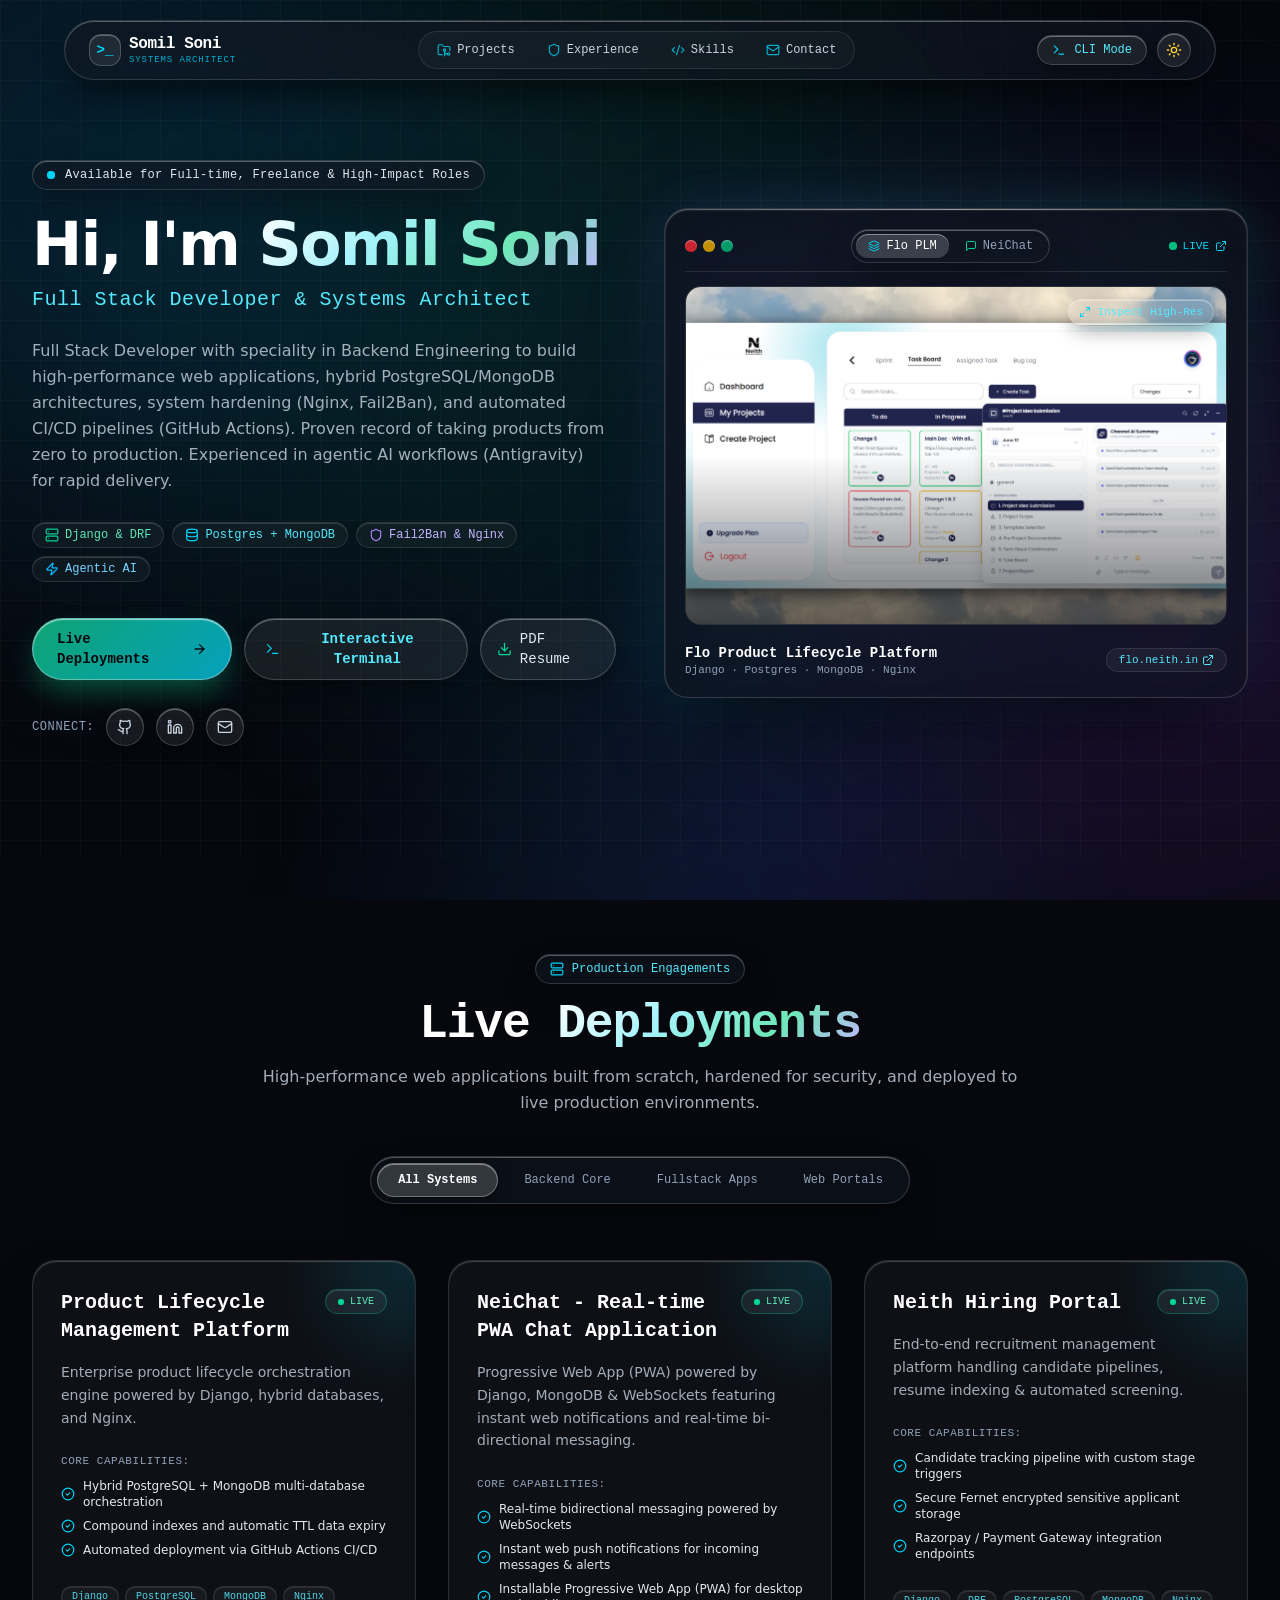
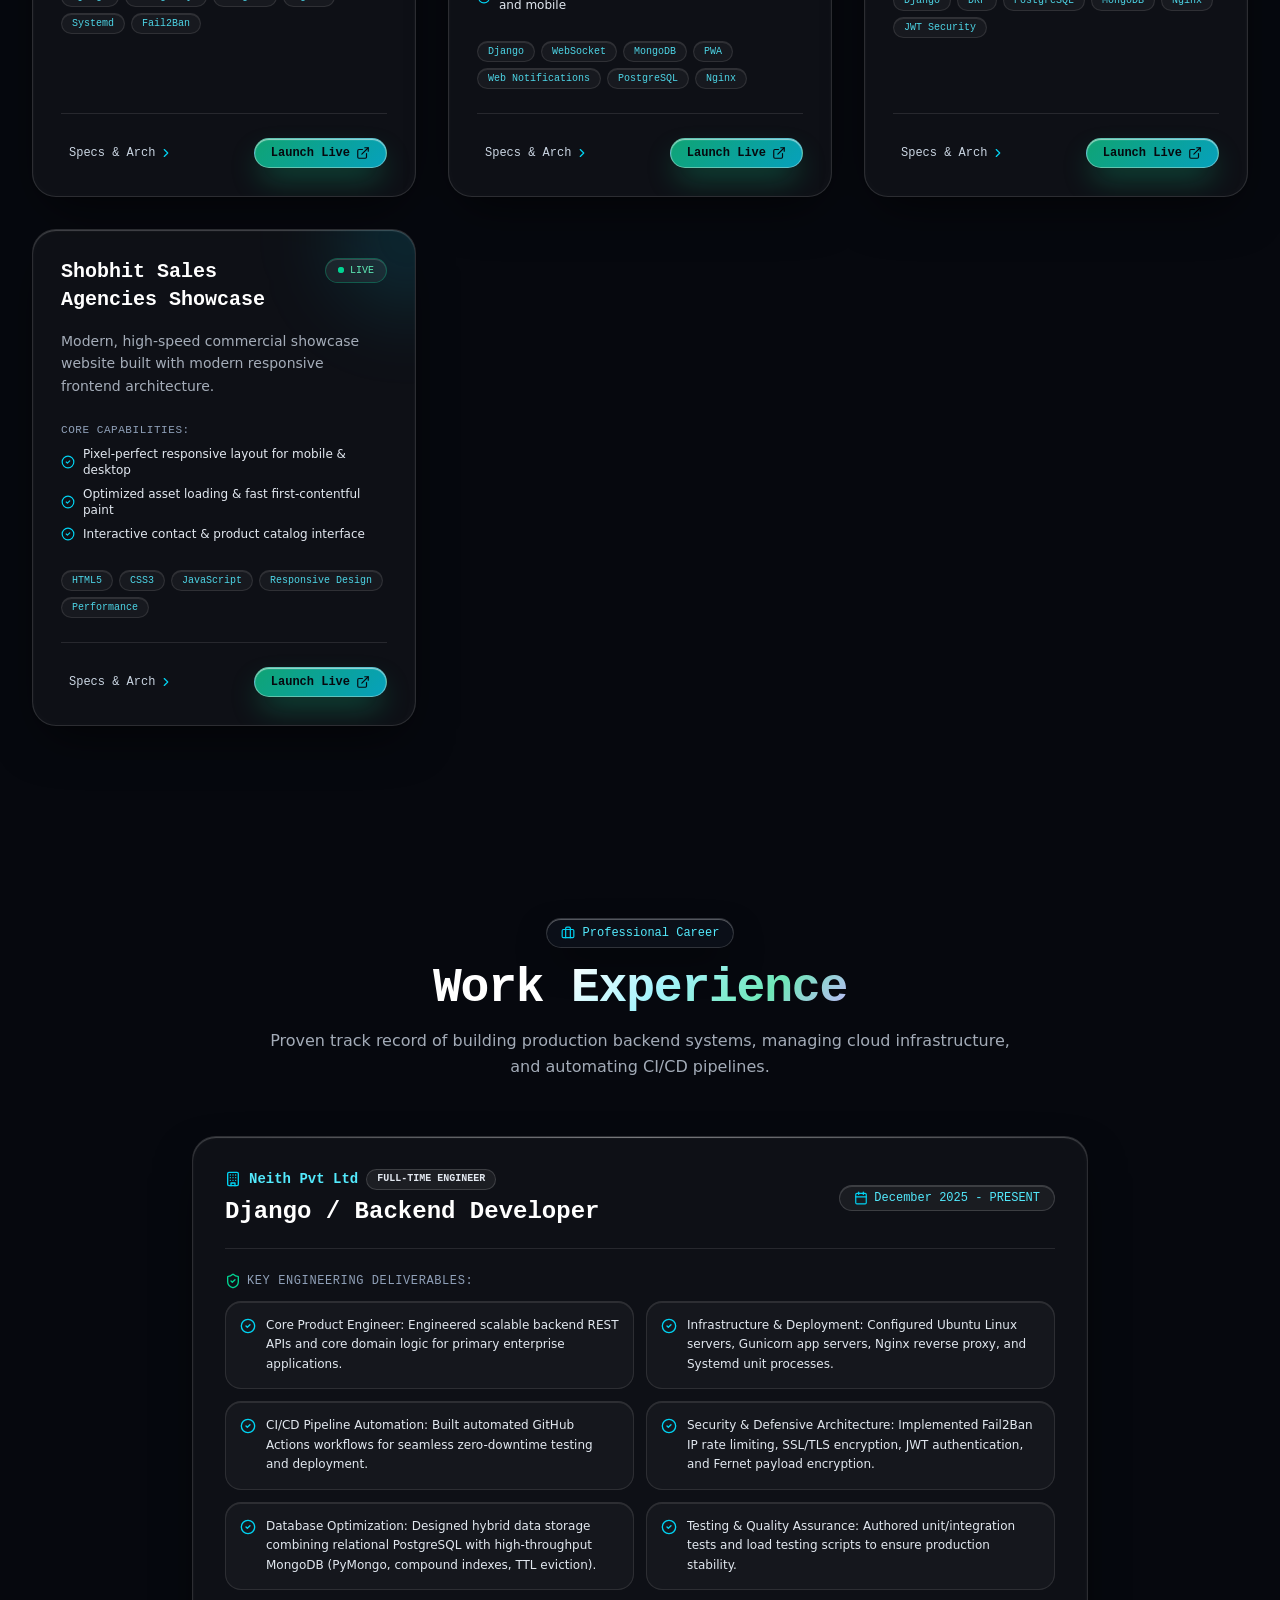
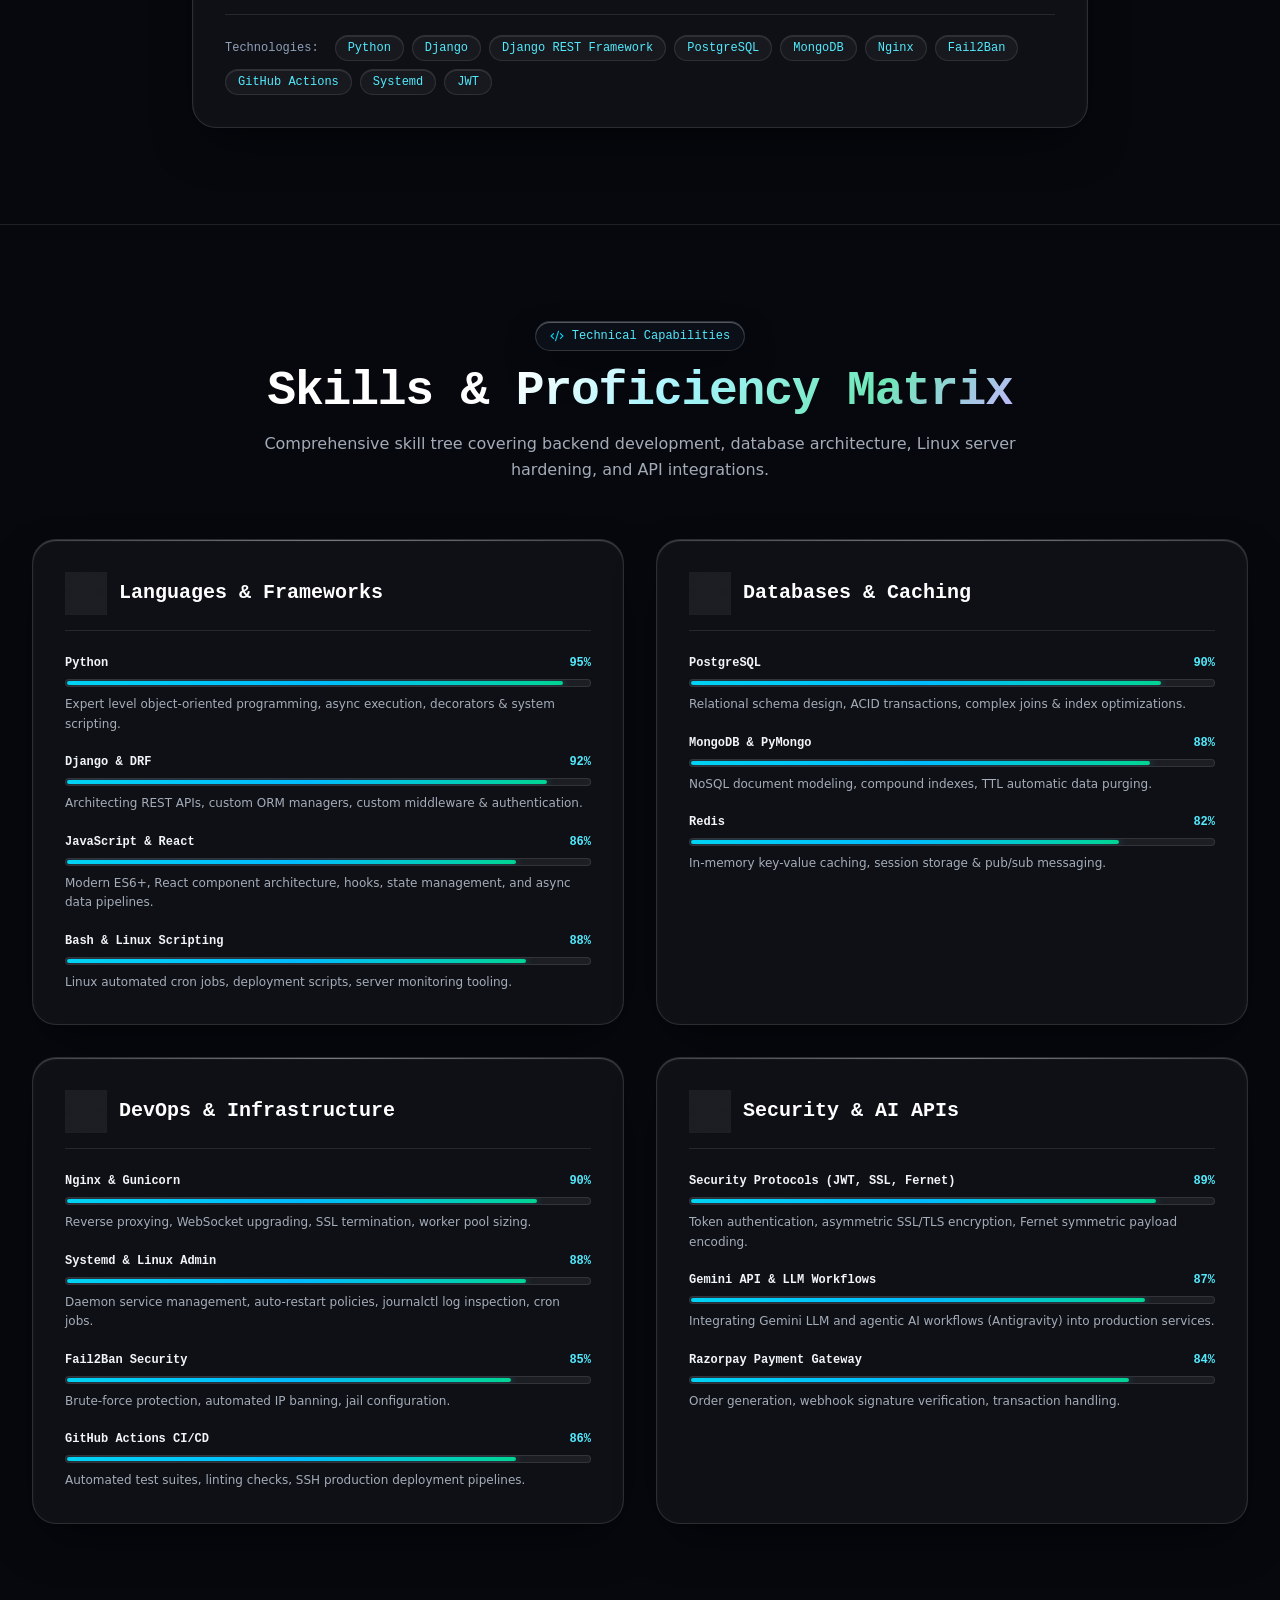
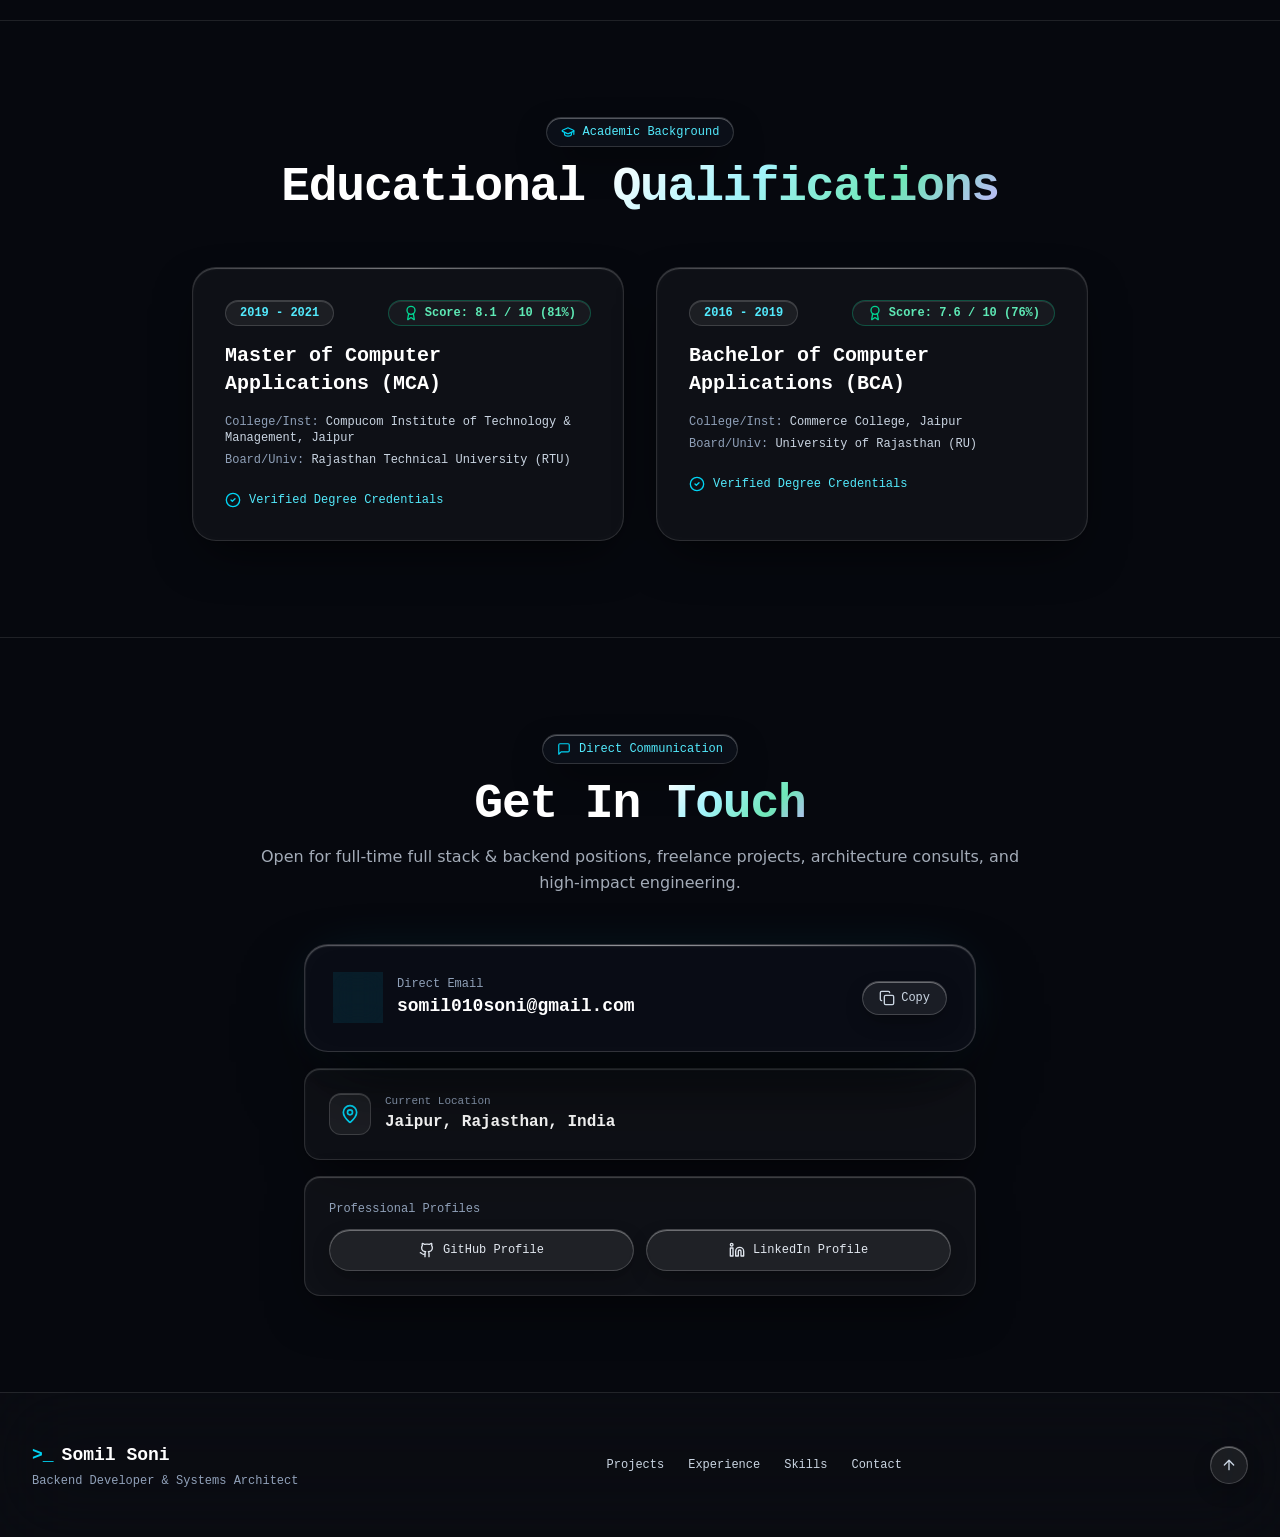
==== index.html @ 68ea7772 "feat: initial portfolio" ====
<!DOCTYPE html><html lang="en" class="geist_a71539c9-module__T19VSG__variable geist_mono_8d43a2aa-module__8Li5zG__variable h-full antialiased dark"><head><meta charSet="utf-8"/><meta name="viewport" content="width=device-width, initial-scale=1"/><link rel="preload" href="/_next/static/media/797e433ab948586e-s.p.0r6juujl39pe6.woff2" as="font" crossorigin="" type="font/woff2"/><link rel="preload" href="/_next/static/media/caa3a2e1cccd8315-s.p.0wgildi0cnwt9.woff2" as="font" crossorigin="" type="font/woff2"/><link rel="preload" as="image" href="/neith-flo.png"/><link rel="stylesheet" href="/_next/static/chunks/41upbz-eo1wg3.css" data-precedence="next"/><link rel="preload" as="script" fetchPriority="low" href="/_next/static/chunks/12aruqaur5huj.js"/><script src="/_next/static/chunks/08ti1km95vt_8.js" async=""></script><script src="/_next/static/chunks/4561u0v7ysn3r.js" async=""></script><script src="/_next/static/chunks/turbopack-11oxsdv9lh3ss.js" async=""></script><script src="/_next/static/chunks/1-m7xylznzti5.js" async="" crossorigin=""></script><script src="/_next/static/chunks/13-6u2udgn05x.js" async="" crossorigin=""></script><title>Somil Soni | Full Stack Developer &amp; Systems Architect</title><meta name="description" content="Portfolio of Somil Soni — Full Stack Developer specializing in high-performance Django web applications, hybrid PostgreSQL/MongoDB architectures, Nginx/Fail2Ban security, and automated CI/CD pipelines."/><link rel="author" href="https://github.com/Zero-Ace5"/><meta name="author" content="Somil Soni"/><meta name="keywords" content="Somil Soni,Full Stack Developer,Backend Developer,Django Developer,Systems Architect,PostgreSQL,MongoDB,Fail2Ban,Nginx,Python Developer,Jaipur"/><meta property="og:title" content="Somil Soni | Full Stack Developer &amp; Systems Architect"/><meta property="og:description" content="High-performance Django web applications, hybrid PostgreSQL/MongoDB architectures, and automated CI/CD pipelines."/><meta property="og:url" content="https://somil-soni.vercel.app/"/><meta property="og:site_name" content="Somil Soni Portfolio"/><meta property="og:locale" content="en_US"/><meta property="og:image" content="https://somil-soni.vercel.app/avatar.jpg"/><meta property="og:image:width" content="800"/><meta property="og:image:height" content="800"/><meta property="og:image:alt" content="Somil Soni Developer Avatar"/><meta property="og:type" content="website"/><meta name="twitter:card" content="summary_large_image"/><meta name="twitter:title" content="Somil Soni | Full Stack Developer &amp; Systems Architect"/><meta name="twitter:description" content="High-performance Django web applications, hybrid PostgreSQL/MongoDB architectures, and automated CI/CD pipelines."/><meta name="twitter:image" content="https://somil-soni.vercel.app/avatar.jpg"/><meta name="twitter:image:alt" content="Somil Soni Developer Avatar"/><meta name="twitter:image:width" content="800"/><meta name="twitter:image:height" content="800"/><link rel="shortcut icon" href="/icon.svg"/><link rel="icon" href="/favicon.ico?favicon.3eb56ms2z3-lv.ico" sizes="32x32" type="image/x-icon"/><link rel="icon" href="/icon.svg" type="image/svg+xml"/><link rel="icon" href="/favicon.ico"/><link rel="apple-touch-icon" href="/icon.svg"/><meta name="next-size-adjust" content=""/><script src="/_next/static/chunks/0cz1d0mv5g_q7.js" noModule=""></script></head><body class="min-h-full flex flex-col relative overflow-x-hidden transition-colors duration-300"><div hidden=""><!--$--><!--/$--></div><div class="fixed inset-0 overflow-hidden pointer-events-none z-0"><div class="absolute -top-40 -left-40 w-[650px] h-[650px] rounded-full bg-gradient-to-tr from-cyan-500/25 via-sky-500/20 to-transparent blur-[140px] animate-orb-1 opacity-70 dark:opacity-90"></div><div class="absolute top-1/3 -right-40 w-[650px] h-[650px] rounded-full bg-gradient-to-bl from-violet-600/25 via-purple-500/20 to-transparent blur-[160px] animate-orb-2 opacity-70 dark:opacity-90"></div><div class="absolute bottom-1/4 left-1/4 w-[700px] h-[700px] rounded-full bg-gradient-to-br from-emerald-500/20 via-teal-500/15 to-transparent blur-[150px] animate-orb-3 opacity-70 dark:opacity-90"></div><div class="absolute top-2/3 right-1/4 w-[550px] h-[550px] rounded-full bg-gradient-to-tl from-indigo-600/20 via-blue-500/15 to-transparent blur-[130px] animate-orb-1 opacity-70 dark:opacity-90"></div></div><div class="relative z-10 flex flex-col min-h-full"><main class="min-h-screen bg-transparent text-slate-100 selection:bg-cyan-500/30 selection:text-cyan-200"><header class="fixed top-3 sm:top-5 left-0 right-0 z-50 px-3 sm:px-6 lg:px-8 transition-all duration-300 pointer-events-none"><div class="max-w-6xl mx-auto rounded-full transition-all duration-300 pointer-events-auto apple-glass-pill px-4 sm:px-6 py-2.5 flex items-center justify-between border-white/15"><a href="#" class="flex items-center gap-2 group min-w-0 shrink"><div class="w-8 h-8 rounded-xl bg-white/[0.08] border border-white/20 flex items-center justify-center shadow-[inset_0_1px_0_0_rgba(255,255,255,0.3)] group-hover:border-cyan-400/50 group-hover:bg-white/[0.14] transition-all shrink-0"><span class="font-mono text-cyan-400 font-bold text-sm group-hover:scale-110 transition-transform">&gt;_</span></div><div class="truncate"><span class="font-mono font-bold text-white text-xs sm:text-base tracking-tight group-hover:text-cyan-300 transition-colors block truncate">Somil Soni</span><span class="text-[9px] text-cyan-400/80 font-mono hidden sm:block -mt-0.5 tracking-widest uppercase truncate">Systems Architect</span></div></a><nav class="hidden md:flex items-center gap-1 bg-white/[0.03] p-1 rounded-full border border-white/10 backdrop-blur-md"><a href="#projects" class="flex items-center gap-1.5 px-3.5 py-1.5 rounded-full text-xs font-mono font-medium text-slate-300 hover:text-white hover:bg-white/[0.1] hover:shadow-[inset_0_1px_0_0_rgba(255,255,255,0.25)] transition-all"><svg xmlns="http://www.w3.org/2000/svg" width="24" height="24" viewBox="0 0 24 24" fill="none" stroke="currentColor" stroke-width="2" stroke-linecap="round" stroke-linejoin="round" class="lucide lucide-folder-git2 w-3.5 h-3.5 text-cyan-400/80"><path d="M9 20H4a2 2 0 0 1-2-2V5a2 2 0 0 1 2-2h3.9a2 2 0 0 1 1.69.9l.81 1.2a2 2 0 0 0 1.67.9H20a2 2 0 0 1 2 2v5"></path><circle cx="13" cy="12" r="2"></circle><path d="M18 19c-2.8 0-5-2.2-5-5v8"></path><circle cx="20" cy="19" r="2"></circle></svg>Projects</a><a href="#experience" class="flex items-center gap-1.5 px-3.5 py-1.5 rounded-full text-xs font-mono font-medium text-slate-300 hover:text-white hover:bg-white/[0.1] hover:shadow-[inset_0_1px_0_0_rgba(255,255,255,0.25)] transition-all"><svg xmlns="http://www.w3.org/2000/svg" width="24" height="24" viewBox="0 0 24 24" fill="none" stroke="currentColor" stroke-width="2" stroke-linecap="round" stroke-linejoin="round" class="lucide lucide-shield w-3.5 h-3.5 text-cyan-400/80"><path d="M20 13c0 5-3.5 7.5-7.66 8.95a1 1 0 0 1-.67-.01C7.5 20.5 4 18 4 13V6a1 1 0 0 1 1-1c2 0 4.5-1.2 6.24-2.72a1.17 1.17 0 0 1 1.52 0C14.51 3.81 17 5 19 5a1 1 0 0 1 1 1z"></path></svg>Experience</a><a href="#skills" class="flex items-center gap-1.5 px-3.5 py-1.5 rounded-full text-xs font-mono font-medium text-slate-300 hover:text-white hover:bg-white/[0.1] hover:shadow-[inset_0_1px_0_0_rgba(255,255,255,0.25)] transition-all"><svg xmlns="http://www.w3.org/2000/svg" width="24" height="24" viewBox="0 0 24 24" fill="none" stroke="currentColor" stroke-width="2" stroke-linecap="round" stroke-linejoin="round" class="lucide lucide-code-xml w-3.5 h-3.5 text-cyan-400/80"><path d="m18 16 4-4-4-4"></path><path d="m6 8-4 4 4 4"></path><path d="m14.5 4-5 16"></path></svg>Skills</a><a href="#contact" class="flex items-center gap-1.5 px-3.5 py-1.5 rounded-full text-xs font-mono font-medium text-slate-300 hover:text-white hover:bg-white/[0.1] hover:shadow-[inset_0_1px_0_0_rgba(255,255,255,0.25)] transition-all"><svg xmlns="http://www.w3.org/2000/svg" width="24" height="24" viewBox="0 0 24 24" fill="none" stroke="currentColor" stroke-width="2" stroke-linecap="round" stroke-linejoin="round" class="lucide lucide-mail w-3.5 h-3.5 text-cyan-400/80"><rect width="20" height="16" x="2" y="4" rx="2"></rect><path d="m22 7-8.97 5.7a1.94 1.94 0 0 1-2.06 0L2 7"></path></svg>Contact</a></nav><div class="flex items-center gap-2 sm:gap-2.5"><button class="flex items-center gap-2 px-3 sm:px-3.5 py-1.5 rounded-full apple-glass-btn text-cyan-300 text-xs font-mono font-medium transition-all hover:scale-105 active:scale-95" title="Open Interactive Terminal Emulator"><svg xmlns="http://www.w3.org/2000/svg" width="24" height="24" viewBox="0 0 24 24" fill="none" stroke="currentColor" stroke-width="2" stroke-linecap="round" stroke-linejoin="round" class="lucide lucide-terminal w-3.5 h-3.5 text-cyan-400"><polyline points="4 17 10 11 4 5"></polyline><line x1="12" x2="20" y1="19" y2="19"></line></svg><span class="hidden sm:inline">CLI Mode</span></button><button class="p-2 rounded-full apple-glass-btn text-slate-300 hover:text-white transition-all hover:scale-105 active:scale-95" title="Switch to Light Mode" aria-label="Toggle theme"><svg xmlns="http://www.w3.org/2000/svg" width="24" height="24" viewBox="0 0 24 24" fill="none" stroke="currentColor" stroke-width="2" stroke-linecap="round" stroke-linejoin="round" class="lucide lucide-sun w-4 h-4 text-amber-300"><circle cx="12" cy="12" r="4"></circle><path d="M12 2v2"></path><path d="M12 20v2"></path><path d="m4.93 4.93 1.41 1.41"></path><path d="m17.66 17.66 1.41 1.41"></path><path d="M2 12h2"></path><path d="M20 12h2"></path><path d="m6.34 17.66-1.41 1.41"></path><path d="m19.07 4.93-1.41 1.41"></path></svg></button><button class="md:hidden p-2 rounded-full apple-glass-btn text-slate-200" aria-label="Toggle menu"><svg class="w-4 h-4" fill="none" stroke="currentColor" viewBox="0 0 24 24"><path stroke-linecap="round" stroke-linejoin="round" stroke-width="2" d="M4 6h16M4 12h16M4 18h16"></path></svg></button></div></div></header><section class="relative pt-32 pb-20 md:pt-40 md:pb-28 overflow-hidden bg-grid-pattern"><div class="max-w-7xl mx-auto px-4 sm:px-6 lg:px-8 relative z-10"><div class="grid grid-cols-1 lg:grid-cols-12 gap-10 lg:gap-12 items-center"><div class="lg:col-span-6 space-y-6 text-left"><div class="inline-flex items-center gap-2.5 px-3.5 py-1.5 rounded-full apple-glass-pill text-xs font-mono text-cyan-300"><span class="relative flex h-2 w-2"><span class="animate-ping absolute inline-flex h-full w-full rounded-full bg-cyan-400 opacity-75"></span><span class="relative inline-flex rounded-full h-2 w-2 bg-cyan-400"></span></span><span class="text-slate-200 tracking-wide">Available for Full-time, Freelance &amp; High-Impact Roles</span></div><div><h1 class="text-3xl sm:text-5xl lg:text-6xl font-extrabold text-white tracking-tight leading-tight sm:leading-none break-words">Hi, I&#x27;m <span class="gradient-text">Somil Soni</span></h1><p class="mt-3 text-lg sm:text-xl font-mono text-cyan-300 font-medium tracking-wide">Full Stack Developer &amp; Systems Architect</p></div><p class="text-slate-300/80 text-sm sm:text-base leading-relaxed max-w-xl font-normal">Full Stack Developer with speciality in Backend Engineering to build high-performance web applications, hybrid PostgreSQL/MongoDB architectures, system hardening (Nginx, Fail2Ban), and automated CI/CD pipelines (GitHub Actions). Proven record of taking products from zero to production. Experienced in agentic AI workflows (Antigravity) for rapid delivery.</p><div class="flex flex-wrap gap-2 pt-1 font-mono text-xs text-slate-300"><span class="px-3 py-1 rounded-full bg-white/[0.04] border border-white/10 backdrop-blur-md flex items-center gap-1.5 text-emerald-300 shadow-[inset_0_1px_0_0_rgba(255,255,255,0.15)]"><svg xmlns="http://www.w3.org/2000/svg" width="24" height="24" viewBox="0 0 24 24" fill="none" stroke="currentColor" stroke-width="2" stroke-linecap="round" stroke-linejoin="round" class="lucide lucide-server w-3.5 h-3.5 text-emerald-400"><rect width="20" height="8" x="2" y="2" rx="2" ry="2"></rect><rect width="20" height="8" x="2" y="14" rx="2" ry="2"></rect><line x1="6" x2="6.01" y1="6" y2="6"></line><line x1="6" x2="6.01" y1="18" y2="18"></line></svg> Django &amp; DRF</span><span class="px-3 py-1 rounded-full bg-white/[0.04] border border-white/10 backdrop-blur-md flex items-center gap-1.5 text-cyan-300 shadow-[inset_0_1px_0_0_rgba(255,255,255,0.15)]"><svg xmlns="http://www.w3.org/2000/svg" width="24" height="24" viewBox="0 0 24 24" fill="none" stroke="currentColor" stroke-width="2" stroke-linecap="round" stroke-linejoin="round" class="lucide lucide-database w-3.5 h-3.5 text-cyan-400"><ellipse cx="12" cy="5" rx="9" ry="3"></ellipse><path d="M3 5V19A9 3 0 0 0 21 19V5"></path><path d="M3 12A9 3 0 0 0 21 12"></path></svg> Postgres + MongoDB</span><span class="px-3 py-1 rounded-full bg-white/[0.04] border border-white/10 backdrop-blur-md flex items-center gap-1.5 text-violet-300 shadow-[inset_0_1px_0_0_rgba(255,255,255,0.15)]"><svg xmlns="http://www.w3.org/2000/svg" width="24" height="24" viewBox="0 0 24 24" fill="none" stroke="currentColor" stroke-width="2" stroke-linecap="round" stroke-linejoin="round" class="lucide lucide-shield w-3.5 h-3.5 text-violet-400"><path d="M20 13c0 5-3.5 7.5-7.66 8.95a1 1 0 0 1-.67-.01C7.5 20.5 4 18 4 13V6a1 1 0 0 1 1-1c2 0 4.5-1.2 6.24-2.72a1.17 1.17 0 0 1 1.52 0C14.51 3.81 17 5 19 5a1 1 0 0 1 1 1z"></path></svg> Fail2Ban &amp; Nginx</span><span class="px-3 py-1 rounded-full bg-white/[0.04] border border-white/10 backdrop-blur-md flex items-center gap-1.5 text-sky-300 shadow-[inset_0_1px_0_0_rgba(255,255,255,0.15)]"><svg xmlns="http://www.w3.org/2000/svg" width="24" height="24" viewBox="0 0 24 24" fill="none" stroke="currentColor" stroke-width="2" stroke-linecap="round" stroke-linejoin="round" class="lucide lucide-zap w-3.5 h-3.5 text-sky-400"><path d="M4 14a1 1 0 0 1-.78-1.63l9.9-10.2a.5.5 0 0 1 .86.46l-1.92 6.02A1 1 0 0 0 13 10h7a1 1 0 0 1 .78 1.63l-9.9 10.2a.5.5 0 0 1-.86-.46l1.92-6.02A1 1 0 0 0 11 14z"></path></svg> Agentic AI</span></div><div class="flex flex-col sm:flex-row items-stretch sm:items-center gap-3 pt-3"><a href="#projects" class="w-full sm:w-auto px-6 py-2.5 rounded-full apple-primary-btn text-slate-950 font-mono font-bold text-sm flex items-center justify-center gap-2"><span>Live Deployments</span><svg xmlns="http://www.w3.org/2000/svg" width="24" height="24" viewBox="0 0 24 24" fill="none" stroke="currentColor" stroke-width="2" stroke-linecap="round" stroke-linejoin="round" class="lucide lucide-arrow-right w-4 h-4"><path d="M5 12h14"></path><path d="m12 5 7 7-7 7"></path></svg></a><button class="w-full sm:w-auto px-5 py-2.5 rounded-full apple-glass-btn text-cyan-300 font-mono font-semibold text-sm flex items-center justify-center gap-2"><svg xmlns="http://www.w3.org/2000/svg" width="24" height="24" viewBox="0 0 24 24" fill="none" stroke="currentColor" stroke-width="2" stroke-linecap="round" stroke-linejoin="round" class="lucide lucide-terminal w-4 h-4 text-cyan-400"><polyline points="4 17 10 11 4 5"></polyline><line x1="12" x2="20" y1="19" y2="19"></line></svg><span>Interactive Terminal</span></button><a href="/Somil_Soni_Resume.pdf" download="Somil_Soni_Resume.pdf" class="w-full sm:w-auto px-4 py-2.5 rounded-full apple-glass-btn text-slate-200 font-mono text-sm flex items-center justify-center gap-2"><svg xmlns="http://www.w3.org/2000/svg" width="24" height="24" viewBox="0 0 24 24" fill="none" stroke="currentColor" stroke-width="2" stroke-linecap="round" stroke-linejoin="round" class="lucide lucide-download w-4 h-4 text-emerald-400"><path d="M21 15v4a2 2 0 0 1-2 2H5a2 2 0 0 1-2-2v-4"></path><polyline points="7 10 12 15 17 10"></polyline><line x1="12" x2="12" y1="15" y2="3"></line></svg><span>PDF Resume</span></a></div><div class="flex items-center gap-3 pt-1 text-slate-400"><span class="text-xs font-mono uppercase tracking-wider text-slate-400">Connect:</span><a href="https://github.com/Zero-Ace5" target="_blank" rel="noopener noreferrer" class="p-2.5 rounded-full apple-glass-btn text-slate-300 hover:text-white" title="GitHub Profile"><svg xmlns="http://www.w3.org/2000/svg" width="24" height="24" viewBox="0 0 24 24" fill="none" stroke="currentColor" stroke-width="2" stroke-linecap="round" stroke-linejoin="round" class="lucide lucide-github w-4 h-4"><path d="M15 22v-4a4.8 4.8 0 0 0-1-3.5c3 0 6-2 6-5.5.08-1.25-.27-2.48-1-3.5.28-1.15.28-2.35 0-3.5 0 0-1 0-3 1.5-2.64-.5-5.36-.5-8 0C6 2 5 2 5 2c-.3 1.15-.3 2.35 0 3.5A5.403 5.403 0 0 0 4 9c0 3.5 3 5.5 6 5.5-.39.49-.68 1.05-.85 1.65-.17.6-.22 1.23-.15 1.85v4"></path><path d="M9 18c-4.51 2-5-2-7-2"></path></svg></a><a href="https://www.linkedin.com/in/somil-soni-37748621b" target="_blank" rel="noopener noreferrer" class="p-2.5 rounded-full apple-glass-btn text-slate-300 hover:text-cyan-300" title="LinkedIn Profile"><svg xmlns="http://www.w3.org/2000/svg" width="24" height="24" viewBox="0 0 24 24" fill="none" stroke="currentColor" stroke-width="2" stroke-linecap="round" stroke-linejoin="round" class="lucide lucide-linkedin w-4 h-4"><path d="M16 8a6 6 0 0 1 6 6v7h-4v-7a2 2 0 0 0-2-2 2 2 0 0 0-2 2v7h-4v-7a6 6 0 0 1 6-6z"></path><rect width="4" height="12" x="2" y="9"></rect><circle cx="4" cy="4" r="2"></circle></svg></a><a href="mailto:somil010soni@gmail.com" class="p-2.5 rounded-full apple-glass-btn text-slate-300 hover:text-emerald-300" title="Send Email"><svg xmlns="http://www.w3.org/2000/svg" width="24" height="24" viewBox="0 0 24 24" fill="none" stroke="currentColor" stroke-width="2" stroke-linecap="round" stroke-linejoin="round" class="lucide lucide-mail w-4 h-4"><rect width="20" height="16" x="2" y="4" rx="2"></rect><path d="m22 7-8.97 5.7a1.94 1.94 0 0 1-2.06 0L2 7"></path></svg></a></div></div><div class="lg:col-span-6"><div class="relative group w-full"><div class="absolute -inset-1 bg-gradient-to-tr from-cyan-500/30 via-violet-500/25 to-emerald-500/30 rounded-3xl blur-2xl opacity-60 group-hover:opacity-90 transition duration-700 pointer-events-none"></div><div class="relative apple-spatial-window p-4 sm:p-5 rounded-3xl overflow-hidden border border-white/20 shadow-2xl space-y-3.5"><div class="absolute top-0 left-0 right-0 h-px bg-gradient-to-r from-transparent via-white/40 to-transparent"></div><div class="flex items-center justify-between pb-2 border-b border-white/10"><div class="flex items-center gap-1.5"><span class="w-3 h-3 rounded-full bg-red-500/80 shadow-[inset_0_1px_1px_rgba(255,255,255,0.4)]"></span><span class="w-3 h-3 rounded-full bg-yellow-500/80 shadow-[inset_0_1px_1px_rgba(255,255,255,0.4)]"></span><span class="w-3 h-3 rounded-full bg-emerald-500/80 shadow-[inset_0_1px_1px_rgba(255,255,255,0.4)]"></span></div><div class="inline-flex p-1 rounded-full apple-glass-pill gap-1"><button class="px-3 py-1 rounded-full text-xs font-mono font-medium flex items-center gap-1.5 transition-all bg-white/[0.18] text-white shadow-[inset_0_1px_0_0_rgba(255,255,255,0.4)]"><svg xmlns="http://www.w3.org/2000/svg" width="24" height="24" viewBox="0 0 24 24" fill="none" stroke="currentColor" stroke-width="2" stroke-linecap="round" stroke-linejoin="round" class="lucide lucide-layers w-3 h-3 text-cyan-400"><path d="M12.83 2.18a2 2 0 0 0-1.66 0L2.6 6.08a1 1 0 0 0 0 1.83l8.58 3.91a2 2 0 0 0 1.66 0l8.58-3.9a1 1 0 0 0 0-1.83z"></path><path d="M2 12a1 1 0 0 0 .58.91l8.6 3.91a2 2 0 0 0 1.65 0l8.58-3.9A1 1 0 0 0 22 12"></path><path d="M2 17a1 1 0 0 0 .58.91l8.6 3.91a2 2 0 0 0 1.65 0l8.58-3.9A1 1 0 0 0 22 17"></path></svg><span>Flo PLM</span></button><button class="px-3 py-1 rounded-full text-xs font-mono font-medium flex items-center gap-1.5 transition-all text-slate-400 hover:text-white"><svg xmlns="http://www.w3.org/2000/svg" width="24" height="24" viewBox="0 0 24 24" fill="none" stroke="currentColor" stroke-width="2" stroke-linecap="round" stroke-linejoin="round" class="lucide lucide-message-square w-3 h-3 text-emerald-400"><path d="M21 15a2 2 0 0 1-2 2H7l-4 4V5a2 2 0 0 1 2-2h14a2 2 0 0 1 2 2z"></path></svg><span>NeiChat</span></button></div><a href="https://flo.neith.in" target="_blank" rel="noreferrer" class="flex items-center gap-1.5 text-[11px] font-mono text-cyan-400 hover:text-cyan-300 transition-colors" title="Visit flo.neith.in"><span class="relative flex h-2 w-2"><span class="animate-ping absolute inline-flex h-full w-full rounded-full bg-emerald-400 opacity-75"></span><span class="relative inline-flex rounded-full h-2 w-2 bg-emerald-500"></span></span><span class="hidden sm:inline">LIVE</span><svg xmlns="http://www.w3.org/2000/svg" width="24" height="24" viewBox="0 0 24 24" fill="none" stroke="currentColor" stroke-width="2" stroke-linecap="round" stroke-linejoin="round" class="lucide lucide-external-link w-3 h-3"><path d="M15 3h6v6"></path><path d="M10 14 21 3"></path><path d="M18 13v6a2 2 0 0 1-2 2H5a2 2 0 0 1-2-2V8a2 2 0 0 1 2-2h6"></path></svg></a></div><div class="relative w-full aspect-[16/10] rounded-2xl overflow-hidden border border-white/15 bg-black/40 shadow-inner group/frame cursor-zoom-in" title="Click to inspect full resolution screenshot"><img alt="Flo PLM Platform Production Screenshot" decoding="async" data-nimg="fill" class="object-cover object-top transition-transform duration-500 group-hover/frame:scale-[1.02]" style="position:absolute;height:100%;width:100%;left:0;top:0;right:0;bottom:0;color:transparent" src="/neith-flo.png"/><div class="absolute inset-0 bg-gradient-to-t from-[#06080e]/60 via-transparent to-white/10 pointer-events-none"></div><div class="absolute top-3 right-3 z-10"><button type="button" class="px-2.5 py-1 rounded-full apple-glass-btn text-cyan-300 hover:text-white transition-all text-[11px] font-mono flex items-center gap-1.5 shadow-lg backdrop-blur-md"><svg xmlns="http://www.w3.org/2000/svg" width="24" height="24" viewBox="0 0 24 24" fill="none" stroke="currentColor" stroke-width="2" stroke-linecap="round" stroke-linejoin="round" class="lucide lucide-maximize2 w-3 h-3 text-cyan-400"><polyline points="15 3 21 3 21 9"></polyline><polyline points="9 21 3 21 3 15"></polyline><line x1="21" x2="14" y1="3" y2="10"></line><line x1="3" x2="10" y1="21" y2="14"></line></svg><span class="hidden sm:inline">Inspect High-Res</span></button></div><div class="absolute bottom-3 right-3 opacity-0 group-hover/frame:opacity-100 transition-opacity duration-300 z-10"><a href="https://flo.neith.in" target="_blank" rel="noreferrer" class="px-3.5 py-1.5 rounded-full apple-primary-btn text-slate-950 font-mono font-bold text-xs flex items-center gap-1.5 shadow-lg"><span>Open <!-- -->flo.neith.in</span><svg xmlns="http://www.w3.org/2000/svg" width="24" height="24" viewBox="0 0 24 24" fill="none" stroke="currentColor" stroke-width="2" stroke-linecap="round" stroke-linejoin="round" class="lucide lucide-external-link w-3 h-3"><path d="M15 3h6v6"></path><path d="M10 14 21 3"></path><path d="M18 13v6a2 2 0 0 1-2 2H5a2 2 0 0 1-2-2V8a2 2 0 0 1 2-2h6"></path></svg></a></div></div><div class="flex flex-col sm:flex-row sm:items-center justify-between gap-2 pt-1 font-mono text-xs"><div><h3 class="font-bold text-white text-sm">Flo Product Lifecycle Platform</h3><p class="text-[11px] text-slate-400">Django · Postgres · MongoDB · Nginx</p></div><a href="https://flo.neith.in" target="_blank" rel="noreferrer" class="self-start sm:self-center px-3 py-1 rounded-full bg-white/[0.05] border border-white/10 text-cyan-300 hover:text-white hover:bg-white/[0.1] transition-all text-[11px] flex items-center gap-1"><span>flo.neith.in</span><svg xmlns="http://www.w3.org/2000/svg" width="24" height="24" viewBox="0 0 24 24" fill="none" stroke="currentColor" stroke-width="2" stroke-linecap="round" stroke-linejoin="round" class="lucide lucide-external-link w-3 h-3"><path d="M15 3h6v6"></path><path d="M10 14 21 3"></path><path d="M18 13v6a2 2 0 0 1-2 2H5a2 2 0 0 1-2-2V8a2 2 0 0 1 2-2h6"></path></svg></a></div></div></div></div></div></div></section><section id="projects" class="py-24 relative bg-transparent"><div class="max-w-7xl mx-auto px-4 sm:px-6 lg:px-8"><div class="text-center max-w-3xl mx-auto space-y-4"><div class="inline-flex items-center gap-2 px-3.5 py-1.5 rounded-full apple-glass-pill text-cyan-300 font-mono text-xs"><svg xmlns="http://www.w3.org/2000/svg" width="24" height="24" viewBox="0 0 24 24" fill="none" stroke="currentColor" stroke-width="2" stroke-linecap="round" stroke-linejoin="round" class="lucide lucide-server w-3.5 h-3.5 text-cyan-400"><rect width="20" height="8" x="2" y="2" rx="2" ry="2"></rect><rect width="20" height="8" x="2" y="14" rx="2" ry="2"></rect><line x1="6" x2="6.01" y1="6" y2="6"></line><line x1="6" x2="6.01" y1="18" y2="18"></line></svg><span>Production Engagements</span></div><h2 class="text-3xl sm:text-4xl lg:text-5xl font-extrabold text-white font-mono tracking-tight">Live <span class="gradient-text">Deployments</span></h2><p class="text-slate-300/80 text-sm sm:text-base leading-relaxed">High-performance web applications built from scratch, hardened for security, and deployed to live production environments.</p></div><div class="flex justify-center mt-10 max-w-full px-2"><div class="inline-flex gap-1.5 p-1.5 rounded-full apple-glass-pill max-w-full overflow-x-auto no-scrollbar scroll-smooth"><button class="px-3.5 sm:px-5 py-2 rounded-full font-mono text-xs whitespace-nowrap transition-all duration-200 shrink-0 bg-white/[0.16] text-white font-bold border border-white/30 shadow-[inset_0_1px_0_0_rgba(255,255,255,0.4),0_4px_16px_rgba(0,0,0,0.4)]">All Systems</button><button class="px-3.5 sm:px-5 py-2 rounded-full font-mono text-xs whitespace-nowrap transition-all duration-200 shrink-0 text-slate-400 hover:text-slate-200 hover:bg-white/[0.05]">Backend Core</button><button class="px-3.5 sm:px-5 py-2 rounded-full font-mono text-xs whitespace-nowrap transition-all duration-200 shrink-0 text-slate-400 hover:text-slate-200 hover:bg-white/[0.05]">Fullstack Apps</button><button class="px-3.5 sm:px-5 py-2 rounded-full font-mono text-xs whitespace-nowrap transition-all duration-200 shrink-0 text-slate-400 hover:text-slate-200 hover:bg-white/[0.05]">Web Portals</button></div></div><div class="grid grid-cols-1 md:grid-cols-2 lg:grid-cols-3 gap-8 mt-14"><div class="apple-glass rounded-3xl p-6 sm:p-7 flex flex-col justify-between group relative overflow-hidden"><div class="absolute -top-16 -right-16 w-36 h-36 bg-cyan-500/15 rounded-full blur-2xl group-hover:bg-cyan-500/25 transition-all duration-500"></div><div class="space-y-4 relative z-10"><div class="flex items-start justify-between gap-3"><h3 class="font-mono text-xl font-bold text-white group-hover:text-cyan-300 transition-colors">Product Lifecycle Management Platform</h3><span class="flex items-center gap-1.5 px-3 py-1 rounded-full bg-white/[0.06] border border-emerald-400/30 text-[10px] font-mono text-emerald-300 shrink-0 shadow-[inset_0_1px_0_0_rgba(255,255,255,0.15)]"><span class="relative flex h-1.5 w-1.5"><span class="animate-ping absolute inline-flex h-full w-full rounded-full bg-emerald-400 opacity-75"></span><span class="relative inline-flex rounded-full h-1.5 w-1.5 bg-emerald-400"></span></span>LIVE</span></div><p class="text-slate-300/80 text-xs sm:text-sm leading-relaxed font-normal">Enterprise product lifecycle orchestration engine powered by Django, hybrid databases, and Nginx.</p><div class="space-y-2 pt-2"><div class="text-[11px] font-mono text-slate-400 uppercase tracking-wider">Core Capabilities:</div><div class="flex items-center gap-2 text-xs text-slate-200"><svg xmlns="http://www.w3.org/2000/svg" width="24" height="24" viewBox="0 0 24 24" fill="none" stroke="currentColor" stroke-width="2" stroke-linecap="round" stroke-linejoin="round" class="lucide lucide-circle-check w-3.5 h-3.5 text-cyan-400 shrink-0"><circle cx="12" cy="12" r="10"></circle><path d="m9 12 2 2 4-4"></path></svg><span>Hybrid PostgreSQL + MongoDB multi-database orchestration</span></div><div class="flex items-center gap-2 text-xs text-slate-200"><svg xmlns="http://www.w3.org/2000/svg" width="24" height="24" viewBox="0 0 24 24" fill="none" stroke="currentColor" stroke-width="2" stroke-linecap="round" stroke-linejoin="round" class="lucide lucide-circle-check w-3.5 h-3.5 text-cyan-400 shrink-0"><circle cx="12" cy="12" r="10"></circle><path d="m9 12 2 2 4-4"></path></svg><span>Compound indexes and automatic TTL data expiry</span></div><div class="flex items-center gap-2 text-xs text-slate-200"><svg xmlns="http://www.w3.org/2000/svg" width="24" height="24" viewBox="0 0 24 24" fill="none" stroke="currentColor" stroke-width="2" stroke-linecap="round" stroke-linejoin="round" class="lucide lucide-circle-check w-3.5 h-3.5 text-cyan-400 shrink-0"><circle cx="12" cy="12" r="10"></circle><path d="m9 12 2 2 4-4"></path></svg><span>Automated deployment via GitHub Actions CI/CD</span></div></div><div class="flex flex-wrap gap-1.5 pt-3"><span class="px-2.5 py-0.5 rounded-full bg-white/[0.04] border border-white/10 font-mono text-[10px] text-cyan-300/90 shadow-[inset_0_1px_0_0_rgba(255,255,255,0.1)]">Django</span><span class="px-2.5 py-0.5 rounded-full bg-white/[0.04] border border-white/10 font-mono text-[10px] text-cyan-300/90 shadow-[inset_0_1px_0_0_rgba(255,255,255,0.1)]">PostgreSQL</span><span class="px-2.5 py-0.5 rounded-full bg-white/[0.04] border border-white/10 font-mono text-[10px] text-cyan-300/90 shadow-[inset_0_1px_0_0_rgba(255,255,255,0.1)]">MongoDB</span><span class="px-2.5 py-0.5 rounded-full bg-white/[0.04] border border-white/10 font-mono text-[10px] text-cyan-300/90 shadow-[inset_0_1px_0_0_rgba(255,255,255,0.1)]">Nginx</span><span class="px-2.5 py-0.5 rounded-full bg-white/[0.04] border border-white/10 font-mono text-[10px] text-cyan-300/90 shadow-[inset_0_1px_0_0_rgba(255,255,255,0.1)]">Systemd</span><span class="px-2.5 py-0.5 rounded-full bg-white/[0.04] border border-white/10 font-mono text-[10px] text-cyan-300/90 shadow-[inset_0_1px_0_0_rgba(255,255,255,0.1)]">Fail2Ban</span></div></div><div class="pt-6 mt-6 border-t border-white/10 flex items-center justify-between gap-3 relative z-10"><button class="text-xs font-mono text-slate-300 hover:text-white flex items-center gap-1 transition-colors px-2 py-1 rounded-lg hover:bg-white/[0.05]"><span>Specs &amp; Arch</span><svg xmlns="http://www.w3.org/2000/svg" width="24" height="24" viewBox="0 0 24 24" fill="none" stroke="currentColor" stroke-width="2" stroke-linecap="round" stroke-linejoin="round" class="lucide lucide-chevron-right w-3.5 h-3.5 text-cyan-400"><path d="m9 18 6-6-6-6"></path></svg></button><a href="https://flo.neith.in" target="_blank" rel="noopener noreferrer" class="px-4 py-1.5 rounded-full apple-primary-btn text-slate-950 text-xs font-mono font-bold flex items-center gap-1.5"><span>Launch Live</span><svg xmlns="http://www.w3.org/2000/svg" width="24" height="24" viewBox="0 0 24 24" fill="none" stroke="currentColor" stroke-width="2" stroke-linecap="round" stroke-linejoin="round" class="lucide lucide-external-link w-3.5 h-3.5"><path d="M15 3h6v6"></path><path d="M10 14 21 3"></path><path d="M18 13v6a2 2 0 0 1-2 2H5a2 2 0 0 1-2-2V8a2 2 0 0 1 2-2h6"></path></svg></a></div></div><div class="apple-glass rounded-3xl p-6 sm:p-7 flex flex-col justify-between group relative overflow-hidden"><div class="absolute -top-16 -right-16 w-36 h-36 bg-cyan-500/15 rounded-full blur-2xl group-hover:bg-cyan-500/25 transition-all duration-500"></div><div class="space-y-4 relative z-10"><div class="flex items-start justify-between gap-3"><h3 class="font-mono text-xl font-bold text-white group-hover:text-cyan-300 transition-colors">NeiChat - Real-time PWA Chat Application</h3><span class="flex items-center gap-1.5 px-3 py-1 rounded-full bg-white/[0.06] border border-emerald-400/30 text-[10px] font-mono text-emerald-300 shrink-0 shadow-[inset_0_1px_0_0_rgba(255,255,255,0.15)]"><span class="relative flex h-1.5 w-1.5"><span class="animate-ping absolute inline-flex h-full w-full rounded-full bg-emerald-400 opacity-75"></span><span class="relative inline-flex rounded-full h-1.5 w-1.5 bg-emerald-400"></span></span>LIVE</span></div><p class="text-slate-300/80 text-xs sm:text-sm leading-relaxed font-normal">Progressive Web App (PWA) powered by Django, MongoDB &amp; WebSockets featuring instant web notifications and real-time bi-directional messaging.</p><div class="space-y-2 pt-2"><div class="text-[11px] font-mono text-slate-400 uppercase tracking-wider">Core Capabilities:</div><div class="flex items-center gap-2 text-xs text-slate-200"><svg xmlns="http://www.w3.org/2000/svg" width="24" height="24" viewBox="0 0 24 24" fill="none" stroke="currentColor" stroke-width="2" stroke-linecap="round" stroke-linejoin="round" class="lucide lucide-circle-check w-3.5 h-3.5 text-cyan-400 shrink-0"><circle cx="12" cy="12" r="10"></circle><path d="m9 12 2 2 4-4"></path></svg><span>Real-time bidirectional messaging powered by WebSockets</span></div><div class="flex items-center gap-2 text-xs text-slate-200"><svg xmlns="http://www.w3.org/2000/svg" width="24" height="24" viewBox="0 0 24 24" fill="none" stroke="currentColor" stroke-width="2" stroke-linecap="round" stroke-linejoin="round" class="lucide lucide-circle-check w-3.5 h-3.5 text-cyan-400 shrink-0"><circle cx="12" cy="12" r="10"></circle><path d="m9 12 2 2 4-4"></path></svg><span>Instant web push notifications for incoming messages &amp; alerts</span></div><div class="flex items-center gap-2 text-xs text-slate-200"><svg xmlns="http://www.w3.org/2000/svg" width="24" height="24" viewBox="0 0 24 24" fill="none" stroke="currentColor" stroke-width="2" stroke-linecap="round" stroke-linejoin="round" class="lucide lucide-circle-check w-3.5 h-3.5 text-cyan-400 shrink-0"><circle cx="12" cy="12" r="10"></circle><path d="m9 12 2 2 4-4"></path></svg><span>Installable Progressive Web App (PWA) for desktop and mobile</span></div></div><div class="flex flex-wrap gap-1.5 pt-3"><span class="px-2.5 py-0.5 rounded-full bg-white/[0.04] border border-white/10 font-mono text-[10px] text-cyan-300/90 shadow-[inset_0_1px_0_0_rgba(255,255,255,0.1)]">Django</span><span class="px-2.5 py-0.5 rounded-full bg-white/[0.04] border border-white/10 font-mono text-[10px] text-cyan-300/90 shadow-[inset_0_1px_0_0_rgba(255,255,255,0.1)]">WebSocket</span><span class="px-2.5 py-0.5 rounded-full bg-white/[0.04] border border-white/10 font-mono text-[10px] text-cyan-300/90 shadow-[inset_0_1px_0_0_rgba(255,255,255,0.1)]">MongoDB</span><span class="px-2.5 py-0.5 rounded-full bg-white/[0.04] border border-white/10 font-mono text-[10px] text-cyan-300/90 shadow-[inset_0_1px_0_0_rgba(255,255,255,0.1)]">PWA</span><span class="px-2.5 py-0.5 rounded-full bg-white/[0.04] border border-white/10 font-mono text-[10px] text-cyan-300/90 shadow-[inset_0_1px_0_0_rgba(255,255,255,0.1)]">Web Notifications</span><span class="px-2.5 py-0.5 rounded-full bg-white/[0.04] border border-white/10 font-mono text-[10px] text-cyan-300/90 shadow-[inset_0_1px_0_0_rgba(255,255,255,0.1)]">PostgreSQL</span><span class="px-2.5 py-0.5 rounded-full bg-white/[0.04] border border-white/10 font-mono text-[10px] text-cyan-300/90 shadow-[inset_0_1px_0_0_rgba(255,255,255,0.1)]">Nginx</span></div></div><div class="pt-6 mt-6 border-t border-white/10 flex items-center justify-between gap-3 relative z-10"><button class="text-xs font-mono text-slate-300 hover:text-white flex items-center gap-1 transition-colors px-2 py-1 rounded-lg hover:bg-white/[0.05]"><span>Specs &amp; Arch</span><svg xmlns="http://www.w3.org/2000/svg" width="24" height="24" viewBox="0 0 24 24" fill="none" stroke="currentColor" stroke-width="2" stroke-linecap="round" stroke-linejoin="round" class="lucide lucide-chevron-right w-3.5 h-3.5 text-cyan-400"><path d="m9 18 6-6-6-6"></path></svg></button><a href="https://flo.neith.in/NeiChat" target="_blank" rel="noopener noreferrer" class="px-4 py-1.5 rounded-full apple-primary-btn text-slate-950 text-xs font-mono font-bold flex items-center gap-1.5"><span>Launch Live</span><svg xmlns="http://www.w3.org/2000/svg" width="24" height="24" viewBox="0 0 24 24" fill="none" stroke="currentColor" stroke-width="2" stroke-linecap="round" stroke-linejoin="round" class="lucide lucide-external-link w-3.5 h-3.5"><path d="M15 3h6v6"></path><path d="M10 14 21 3"></path><path d="M18 13v6a2 2 0 0 1-2 2H5a2 2 0 0 1-2-2V8a2 2 0 0 1 2-2h6"></path></svg></a></div></div><div class="apple-glass rounded-3xl p-6 sm:p-7 flex flex-col justify-between group relative overflow-hidden"><div class="absolute -top-16 -right-16 w-36 h-36 bg-cyan-500/15 rounded-full blur-2xl group-hover:bg-cyan-500/25 transition-all duration-500"></div><div class="space-y-4 relative z-10"><div class="flex items-start justify-between gap-3"><h3 class="font-mono text-xl font-bold text-white group-hover:text-cyan-300 transition-colors">Neith Hiring Portal</h3><span class="flex items-center gap-1.5 px-3 py-1 rounded-full bg-white/[0.06] border border-emerald-400/30 text-[10px] font-mono text-emerald-300 shrink-0 shadow-[inset_0_1px_0_0_rgba(255,255,255,0.15)]"><span class="relative flex h-1.5 w-1.5"><span class="animate-ping absolute inline-flex h-full w-full rounded-full bg-emerald-400 opacity-75"></span><span class="relative inline-flex rounded-full h-1.5 w-1.5 bg-emerald-400"></span></span>LIVE</span></div><p class="text-slate-300/80 text-xs sm:text-sm leading-relaxed font-normal">End-to-end recruitment management platform handling candidate pipelines, resume indexing &amp; automated screening.</p><div class="space-y-2 pt-2"><div class="text-[11px] font-mono text-slate-400 uppercase tracking-wider">Core Capabilities:</div><div class="flex items-center gap-2 text-xs text-slate-200"><svg xmlns="http://www.w3.org/2000/svg" width="24" height="24" viewBox="0 0 24 24" fill="none" stroke="currentColor" stroke-width="2" stroke-linecap="round" stroke-linejoin="round" class="lucide lucide-circle-check w-3.5 h-3.5 text-cyan-400 shrink-0"><circle cx="12" cy="12" r="10"></circle><path d="m9 12 2 2 4-4"></path></svg><span>Candidate tracking pipeline with custom stage triggers</span></div><div class="flex items-center gap-2 text-xs text-slate-200"><svg xmlns="http://www.w3.org/2000/svg" width="24" height="24" viewBox="0 0 24 24" fill="none" stroke="currentColor" stroke-width="2" stroke-linecap="round" stroke-linejoin="round" class="lucide lucide-circle-check w-3.5 h-3.5 text-cyan-400 shrink-0"><circle cx="12" cy="12" r="10"></circle><path d="m9 12 2 2 4-4"></path></svg><span>Secure Fernet encrypted sensitive applicant storage</span></div><div class="flex items-center gap-2 text-xs text-slate-200"><svg xmlns="http://www.w3.org/2000/svg" width="24" height="24" viewBox="0 0 24 24" fill="none" stroke="currentColor" stroke-width="2" stroke-linecap="round" stroke-linejoin="round" class="lucide lucide-circle-check w-3.5 h-3.5 text-cyan-400 shrink-0"><circle cx="12" cy="12" r="10"></circle><path d="m9 12 2 2 4-4"></path></svg><span>Razorpay / Payment Gateway integration endpoints</span></div></div><div class="flex flex-wrap gap-1.5 pt-3"><span class="px-2.5 py-0.5 rounded-full bg-white/[0.04] border border-white/10 font-mono text-[10px] text-cyan-300/90 shadow-[inset_0_1px_0_0_rgba(255,255,255,0.1)]">Django</span><span class="px-2.5 py-0.5 rounded-full bg-white/[0.04] border border-white/10 font-mono text-[10px] text-cyan-300/90 shadow-[inset_0_1px_0_0_rgba(255,255,255,0.1)]">DRF</span><span class="px-2.5 py-0.5 rounded-full bg-white/[0.04] border border-white/10 font-mono text-[10px] text-cyan-300/90 shadow-[inset_0_1px_0_0_rgba(255,255,255,0.1)]">PostgreSQL</span><span class="px-2.5 py-0.5 rounded-full bg-white/[0.04] border border-white/10 font-mono text-[10px] text-cyan-300/90 shadow-[inset_0_1px_0_0_rgba(255,255,255,0.1)]">MongoDB</span><span class="px-2.5 py-0.5 rounded-full bg-white/[0.04] border border-white/10 font-mono text-[10px] text-cyan-300/90 shadow-[inset_0_1px_0_0_rgba(255,255,255,0.1)]">Nginx</span><span class="px-2.5 py-0.5 rounded-full bg-white/[0.04] border border-white/10 font-mono text-[10px] text-cyan-300/90 shadow-[inset_0_1px_0_0_rgba(255,255,255,0.1)]">JWT Security</span></div></div><div class="pt-6 mt-6 border-t border-white/10 flex items-center justify-between gap-3 relative z-10"><button class="text-xs font-mono text-slate-300 hover:text-white flex items-center gap-1 transition-colors px-2 py-1 rounded-lg hover:bg-white/[0.05]"><span>Specs &amp; Arch</span><svg xmlns="http://www.w3.org/2000/svg" width="24" height="24" viewBox="0 0 24 24" fill="none" stroke="currentColor" stroke-width="2" stroke-linecap="round" stroke-linejoin="round" class="lucide lucide-chevron-right w-3.5 h-3.5 text-cyan-400"><path d="m9 18 6-6-6-6"></path></svg></button><a href="https://hiring.neith.in" target="_blank" rel="noopener noreferrer" class="px-4 py-1.5 rounded-full apple-primary-btn text-slate-950 text-xs font-mono font-bold flex items-center gap-1.5"><span>Launch Live</span><svg xmlns="http://www.w3.org/2000/svg" width="24" height="24" viewBox="0 0 24 24" fill="none" stroke="currentColor" stroke-width="2" stroke-linecap="round" stroke-linejoin="round" class="lucide lucide-external-link w-3.5 h-3.5"><path d="M15 3h6v6"></path><path d="M10 14 21 3"></path><path d="M18 13v6a2 2 0 0 1-2 2H5a2 2 0 0 1-2-2V8a2 2 0 0 1 2-2h6"></path></svg></a></div></div><div class="apple-glass rounded-3xl p-6 sm:p-7 flex flex-col justify-between group relative overflow-hidden"><div class="absolute -top-16 -right-16 w-36 h-36 bg-cyan-500/15 rounded-full blur-2xl group-hover:bg-cyan-500/25 transition-all duration-500"></div><div class="space-y-4 relative z-10"><div class="flex items-start justify-between gap-3"><h3 class="font-mono text-xl font-bold text-white group-hover:text-cyan-300 transition-colors">Shobhit Sales Agencies Showcase</h3><span class="flex items-center gap-1.5 px-3 py-1 rounded-full bg-white/[0.06] border border-emerald-400/30 text-[10px] font-mono text-emerald-300 shrink-0 shadow-[inset_0_1px_0_0_rgba(255,255,255,0.15)]"><span class="relative flex h-1.5 w-1.5"><span class="animate-ping absolute inline-flex h-full w-full rounded-full bg-emerald-400 opacity-75"></span><span class="relative inline-flex rounded-full h-1.5 w-1.5 bg-emerald-400"></span></span>LIVE</span></div><p class="text-slate-300/80 text-xs sm:text-sm leading-relaxed font-normal">Modern, high-speed commercial showcase website built with modern responsive frontend architecture.</p><div class="space-y-2 pt-2"><div class="text-[11px] font-mono text-slate-400 uppercase tracking-wider">Core Capabilities:</div><div class="flex items-center gap-2 text-xs text-slate-200"><svg xmlns="http://www.w3.org/2000/svg" width="24" height="24" viewBox="0 0 24 24" fill="none" stroke="currentColor" stroke-width="2" stroke-linecap="round" stroke-linejoin="round" class="lucide lucide-circle-check w-3.5 h-3.5 text-cyan-400 shrink-0"><circle cx="12" cy="12" r="10"></circle><path d="m9 12 2 2 4-4"></path></svg><span>Pixel-perfect responsive layout for mobile &amp; desktop</span></div><div class="flex items-center gap-2 text-xs text-slate-200"><svg xmlns="http://www.w3.org/2000/svg" width="24" height="24" viewBox="0 0 24 24" fill="none" stroke="currentColor" stroke-width="2" stroke-linecap="round" stroke-linejoin="round" class="lucide lucide-circle-check w-3.5 h-3.5 text-cyan-400 shrink-0"><circle cx="12" cy="12" r="10"></circle><path d="m9 12 2 2 4-4"></path></svg><span>Optimized asset loading &amp; fast first-contentful paint</span></div><div class="flex items-center gap-2 text-xs text-slate-200"><svg xmlns="http://www.w3.org/2000/svg" width="24" height="24" viewBox="0 0 24 24" fill="none" stroke="currentColor" stroke-width="2" stroke-linecap="round" stroke-linejoin="round" class="lucide lucide-circle-check w-3.5 h-3.5 text-cyan-400 shrink-0"><circle cx="12" cy="12" r="10"></circle><path d="m9 12 2 2 4-4"></path></svg><span>Interactive contact &amp; product catalog interface</span></div></div><div class="flex flex-wrap gap-1.5 pt-3"><span class="px-2.5 py-0.5 rounded-full bg-white/[0.04] border border-white/10 font-mono text-[10px] text-cyan-300/90 shadow-[inset_0_1px_0_0_rgba(255,255,255,0.1)]">HTML5</span><span class="px-2.5 py-0.5 rounded-full bg-white/[0.04] border border-white/10 font-mono text-[10px] text-cyan-300/90 shadow-[inset_0_1px_0_0_rgba(255,255,255,0.1)]">CSS3</span><span class="px-2.5 py-0.5 rounded-full bg-white/[0.04] border border-white/10 font-mono text-[10px] text-cyan-300/90 shadow-[inset_0_1px_0_0_rgba(255,255,255,0.1)]">JavaScript</span><span class="px-2.5 py-0.5 rounded-full bg-white/[0.04] border border-white/10 font-mono text-[10px] text-cyan-300/90 shadow-[inset_0_1px_0_0_rgba(255,255,255,0.1)]">Responsive Design</span><span class="px-2.5 py-0.5 rounded-full bg-white/[0.04] border border-white/10 font-mono text-[10px] text-cyan-300/90 shadow-[inset_0_1px_0_0_rgba(255,255,255,0.1)]">Performance</span></div></div><div class="pt-6 mt-6 border-t border-white/10 flex items-center justify-between gap-3 relative z-10"><button class="text-xs font-mono text-slate-300 hover:text-white flex items-center gap-1 transition-colors px-2 py-1 rounded-lg hover:bg-white/[0.05]"><span>Specs &amp; Arch</span><svg xmlns="http://www.w3.org/2000/svg" width="24" height="24" viewBox="0 0 24 24" fill="none" stroke="currentColor" stroke-width="2" stroke-linecap="round" stroke-linejoin="round" class="lucide lucide-chevron-right w-3.5 h-3.5 text-cyan-400"><path d="m9 18 6-6-6-6"></path></svg></button><a href="https://shobhitsalesagencies.in" target="_blank" rel="noopener noreferrer" class="px-4 py-1.5 rounded-full apple-primary-btn text-slate-950 text-xs font-mono font-bold flex items-center gap-1.5"><span>Launch Live</span><svg xmlns="http://www.w3.org/2000/svg" width="24" height="24" viewBox="0 0 24 24" fill="none" stroke="currentColor" stroke-width="2" stroke-linecap="round" stroke-linejoin="round" class="lucide lucide-external-link w-3.5 h-3.5"><path d="M15 3h6v6"></path><path d="M10 14 21 3"></path><path d="M18 13v6a2 2 0 0 1-2 2H5a2 2 0 0 1-2-2V8a2 2 0 0 1 2-2h6"></path></svg></a></div></div></div></div></section><section id="experience" class="py-24 relative bg-transparent"><div class="max-w-7xl mx-auto px-4 sm:px-6 lg:px-8"><div class="text-center max-w-3xl mx-auto space-y-4"><div class="inline-flex items-center gap-2 px-3.5 py-1.5 rounded-full apple-glass-pill text-cyan-300 font-mono text-xs"><svg xmlns="http://www.w3.org/2000/svg" width="24" height="24" viewBox="0 0 24 24" fill="none" stroke="currentColor" stroke-width="2" stroke-linecap="round" stroke-linejoin="round" class="lucide lucide-briefcase w-3.5 h-3.5 text-cyan-400"><path d="M16 20V4a2 2 0 0 0-2-2h-4a2 2 0 0 0-2 2v16"></path><rect width="20" height="14" x="2" y="6" rx="2"></rect></svg><span>Professional Career</span></div><h2 class="text-3xl sm:text-4xl lg:text-5xl font-extrabold text-white font-mono tracking-tight">Work <span class="gradient-text">Experience</span></h2><p class="text-slate-300/80 text-sm sm:text-base leading-relaxed">Proven track record of building production backend systems, managing cloud infrastructure, and automating CI/CD pipelines.</p></div><div class="mt-14 max-w-4xl mx-auto space-y-8"><div class="apple-glass rounded-3xl p-6 sm:p-8 relative border border-white/15 overflow-hidden transition-all"><div class="absolute top-0 left-0 right-0 h-px bg-gradient-to-r from-transparent via-white/30 to-transparent"></div><div class="flex flex-col sm:flex-row sm:items-center justify-between gap-4 border-b border-white/10 pb-5"><div><div class="flex items-center gap-2 text-cyan-300 font-mono text-sm font-bold"><svg xmlns="http://www.w3.org/2000/svg" width="24" height="24" viewBox="0 0 24 24" fill="none" stroke="currentColor" stroke-width="2" stroke-linecap="round" stroke-linejoin="round" class="lucide lucide-building w-4 h-4 text-cyan-400"><rect width="16" height="20" x="4" y="2" rx="2" ry="2"></rect><path d="M9 22v-4h6v4"></path><path d="M8 6h.01"></path><path d="M16 6h.01"></path><path d="M12 6h.01"></path><path d="M12 10h.01"></path><path d="M12 14h.01"></path><path d="M16 10h.01"></path><path d="M16 14h.01"></path><path d="M8 10h.01"></path><path d="M8 14h.01"></path></svg><span>Neith Pvt Ltd</span><span class="px-2.5 py-0.5 rounded-full bg-white/[0.06] text-[10px] uppercase border border-white/15 text-slate-200">Full-Time Engineer</span></div><h3 class="text-xl sm:text-2xl font-mono font-extrabold text-white mt-1.5">Django / Backend Developer</h3></div><div class="flex items-center gap-1.5 px-3.5 py-1 rounded-full bg-white/[0.05] border border-white/15 text-xs font-mono text-cyan-300 shrink-0 shadow-[inset_0_1px_0_0_rgba(255,255,255,0.15)]"><svg xmlns="http://www.w3.org/2000/svg" width="24" height="24" viewBox="0 0 24 24" fill="none" stroke="currentColor" stroke-width="2" stroke-linecap="round" stroke-linejoin="round" class="lucide lucide-calendar w-3.5 h-3.5 text-cyan-400"><path d="M8 2v4"></path><path d="M16 2v4"></path><rect width="18" height="18" x="3" y="4" rx="2"></rect><path d="M3 10h18"></path></svg><span>December 2025 - PRESENT</span></div></div><div class="mt-6 space-y-3"><h4 class="text-xs font-mono uppercase tracking-wider text-slate-400 flex items-center gap-1.5"><svg xmlns="http://www.w3.org/2000/svg" width="24" height="24" viewBox="0 0 24 24" fill="none" stroke="currentColor" stroke-width="2" stroke-linecap="round" stroke-linejoin="round" class="lucide lucide-shield-check w-4 h-4 text-emerald-400"><path d="M20 13c0 5-3.5 7.5-7.66 8.95a1 1 0 0 1-.67-.01C7.5 20.5 4 18 4 13V6a1 1 0 0 1 1-1c2 0 4.5-1.2 6.24-2.72a1.17 1.17 0 0 1 1.52 0C14.51 3.81 17 5 19 5a1 1 0 0 1 1 1z"></path><path d="m9 12 2 2 4-4"></path></svg> Key Engineering Deliverables:</h4><div class="grid grid-cols-1 md:grid-cols-2 gap-3"><div class="p-3.5 rounded-2xl bg-white/[0.03] border border-white/10 text-xs text-slate-200 flex items-start gap-2.5 leading-relaxed shadow-[inset_0_1px_0_0_rgba(255,255,255,0.1)]"><svg xmlns="http://www.w3.org/2000/svg" width="24" height="24" viewBox="0 0 24 24" fill="none" stroke="currentColor" stroke-width="2" stroke-linecap="round" stroke-linejoin="round" class="lucide lucide-circle-check w-4 h-4 text-cyan-400 shrink-0 mt-0.5"><circle cx="12" cy="12" r="10"></circle><path d="m9 12 2 2 4-4"></path></svg><span>Core Product Engineer: Engineered scalable backend REST APIs and core domain logic for primary enterprise applications.</span></div><div class="p-3.5 rounded-2xl bg-white/[0.03] border border-white/10 text-xs text-slate-200 flex items-start gap-2.5 leading-relaxed shadow-[inset_0_1px_0_0_rgba(255,255,255,0.1)]"><svg xmlns="http://www.w3.org/2000/svg" width="24" height="24" viewBox="0 0 24 24" fill="none" stroke="currentColor" stroke-width="2" stroke-linecap="round" stroke-linejoin="round" class="lucide lucide-circle-check w-4 h-4 text-cyan-400 shrink-0 mt-0.5"><circle cx="12" cy="12" r="10"></circle><path d="m9 12 2 2 4-4"></path></svg><span>Infrastructure &amp; Deployment: Configured Ubuntu Linux servers, Gunicorn app servers, Nginx reverse proxy, and Systemd unit processes.</span></div><div class="p-3.5 rounded-2xl bg-white/[0.03] border border-white/10 text-xs text-slate-200 flex items-start gap-2.5 leading-relaxed shadow-[inset_0_1px_0_0_rgba(255,255,255,0.1)]"><svg xmlns="http://www.w3.org/2000/svg" width="24" height="24" viewBox="0 0 24 24" fill="none" stroke="currentColor" stroke-width="2" stroke-linecap="round" stroke-linejoin="round" class="lucide lucide-circle-check w-4 h-4 text-cyan-400 shrink-0 mt-0.5"><circle cx="12" cy="12" r="10"></circle><path d="m9 12 2 2 4-4"></path></svg><span>CI/CD Pipeline Automation: Built automated GitHub Actions workflows for seamless zero-downtime testing and deployment.</span></div><div class="p-3.5 rounded-2xl bg-white/[0.03] border border-white/10 text-xs text-slate-200 flex items-start gap-2.5 leading-relaxed shadow-[inset_0_1px_0_0_rgba(255,255,255,0.1)]"><svg xmlns="http://www.w3.org/2000/svg" width="24" height="24" viewBox="0 0 24 24" fill="none" stroke="currentColor" stroke-width="2" stroke-linecap="round" stroke-linejoin="round" class="lucide lucide-circle-check w-4 h-4 text-cyan-400 shrink-0 mt-0.5"><circle cx="12" cy="12" r="10"></circle><path d="m9 12 2 2 4-4"></path></svg><span>Security &amp; Defensive Architecture: Implemented Fail2Ban IP rate limiting, SSL/TLS encryption, JWT authentication, and Fernet payload encryption.</span></div><div class="p-3.5 rounded-2xl bg-white/[0.03] border border-white/10 text-xs text-slate-200 flex items-start gap-2.5 leading-relaxed shadow-[inset_0_1px_0_0_rgba(255,255,255,0.1)]"><svg xmlns="http://www.w3.org/2000/svg" width="24" height="24" viewBox="0 0 24 24" fill="none" stroke="currentColor" stroke-width="2" stroke-linecap="round" stroke-linejoin="round" class="lucide lucide-circle-check w-4 h-4 text-cyan-400 shrink-0 mt-0.5"><circle cx="12" cy="12" r="10"></circle><path d="m9 12 2 2 4-4"></path></svg><span>Database Optimization: Designed hybrid data storage combining relational PostgreSQL with high-throughput MongoDB (PyMongo, compound indexes, TTL eviction).</span></div><div class="p-3.5 rounded-2xl bg-white/[0.03] border border-white/10 text-xs text-slate-200 flex items-start gap-2.5 leading-relaxed shadow-[inset_0_1px_0_0_rgba(255,255,255,0.1)]"><svg xmlns="http://www.w3.org/2000/svg" width="24" height="24" viewBox="0 0 24 24" fill="none" stroke="currentColor" stroke-width="2" stroke-linecap="round" stroke-linejoin="round" class="lucide lucide-circle-check w-4 h-4 text-cyan-400 shrink-0 mt-0.5"><circle cx="12" cy="12" r="10"></circle><path d="m9 12 2 2 4-4"></path></svg><span>Testing &amp; Quality Assurance: Authored unit/integration tests and load testing scripts to ensure production stability.</span></div></div></div><div class="mt-6 pt-5 border-t border-white/10 flex flex-wrap gap-2 items-center"><span class="text-xs font-mono text-slate-400 mr-2">Technologies:</span><span class="px-3 py-1 rounded-full bg-white/[0.04] border border-white/10 font-mono text-xs text-cyan-300 shadow-[inset_0_1px_0_0_rgba(255,255,255,0.1)]">Python</span><span class="px-3 py-1 rounded-full bg-white/[0.04] border border-white/10 font-mono text-xs text-cyan-300 shadow-[inset_0_1px_0_0_rgba(255,255,255,0.1)]">Django</span><span class="px-3 py-1 rounded-full bg-white/[0.04] border border-white/10 font-mono text-xs text-cyan-300 shadow-[inset_0_1px_0_0_rgba(255,255,255,0.1)]">Django REST Framework</span><span class="px-3 py-1 rounded-full bg-white/[0.04] border border-white/10 font-mono text-xs text-cyan-300 shadow-[inset_0_1px_0_0_rgba(255,255,255,0.1)]">PostgreSQL</span><span class="px-3 py-1 rounded-full bg-white/[0.04] border border-white/10 font-mono text-xs text-cyan-300 shadow-[inset_0_1px_0_0_rgba(255,255,255,0.1)]">MongoDB</span><span class="px-3 py-1 rounded-full bg-white/[0.04] border border-white/10 font-mono text-xs text-cyan-300 shadow-[inset_0_1px_0_0_rgba(255,255,255,0.1)]">Nginx</span><span class="px-3 py-1 rounded-full bg-white/[0.04] border border-white/10 font-mono text-xs text-cyan-300 shadow-[inset_0_1px_0_0_rgba(255,255,255,0.1)]">Fail2Ban</span><span class="px-3 py-1 rounded-full bg-white/[0.04] border border-white/10 font-mono text-xs text-cyan-300 shadow-[inset_0_1px_0_0_rgba(255,255,255,0.1)]">GitHub Actions</span><span class="px-3 py-1 rounded-full bg-white/[0.04] border border-white/10 font-mono text-xs text-cyan-300 shadow-[inset_0_1px_0_0_rgba(255,255,255,0.1)]">Systemd</span><span class="px-3 py-1 rounded-full bg-white/[0.04] border border-white/10 font-mono text-xs text-cyan-300 shadow-[inset_0_1px_0_0_rgba(255,255,255,0.1)]">JWT</span></div></div></div></div></section><section id="skills" class="py-24 relative bg-transparent border-y border-white/10"><div class="max-w-7xl mx-auto px-4 sm:px-6 lg:px-8"><div class="text-center max-w-3xl mx-auto space-y-4"><div class="inline-flex items-center gap-2 px-3.5 py-1.5 rounded-full apple-glass-pill text-cyan-300 font-mono text-xs"><svg xmlns="http://www.w3.org/2000/svg" width="24" height="24" viewBox="0 0 24 24" fill="none" stroke="currentColor" stroke-width="2" stroke-linecap="round" stroke-linejoin="round" class="lucide lucide-code-xml w-3.5 h-3.5 text-cyan-400"><path d="m18 16 4-4-4-4"></path><path d="m6 8-4 4 4 4"></path><path d="m14.5 4-5 16"></path></svg><span>Technical Capabilities</span></div><h2 class="text-3xl sm:text-4xl lg:text-5xl font-extrabold text-white font-mono tracking-tight">Skills &amp; <span class="gradient-text">Proficiency Matrix</span></h2><p class="text-slate-300/80 text-sm sm:text-base leading-relaxed">Comprehensive skill tree covering backend development, database architecture, Linux server hardening, and API integrations.</p></div><div class="grid grid-cols-1 md:grid-cols-2 gap-8 mt-14"><div class="apple-glass rounded-3xl p-6 sm:p-8 space-y-6 relative overflow-hidden"><div class="absolute top-0 left-0 right-0 h-px bg-gradient-to-r from-transparent via-white/30 to-transparent"></div><div class="flex items-center gap-3 border-b border-white/10 pb-4"><div class="p-2.5 rounded-xl bg-white/[0.06] border border-white/15 text-cyan-400 shadow-[inset_0_1px_0_0_rgba(255,255,255,0.2)] backdrop-blur-md"><svg xmlns="http://www.w3.org/2000/svg" width="24" height="24" viewBox="0 0 24 24" fill="none" stroke="currentColor" stroke-width="2" stroke-linecap="round" stroke-linejoin="round" class="lucide lucide-code-xml w-5 h-5"><path d="m18 16 4-4-4-4"></path><path d="m6 8-4 4 4 4"></path><path d="m14.5 4-5 16"></path></svg></div><h3 class="font-mono text-xl font-bold text-white">Languages &amp; Frameworks</h3></div><div class="space-y-5"><div class="space-y-2"><div class="flex items-center justify-between text-xs font-mono"><span class="font-bold text-slate-100">Python</span><span class="text-cyan-300 font-semibold">95<!-- -->%</span></div><div class="h-2 w-full bg-white/[0.06] rounded-full overflow-hidden border border-white/10 p-[1px]"><div class="h-full bg-gradient-to-r from-cyan-400 via-sky-400 to-emerald-400 rounded-full transition-all duration-1000 shadow-[0_0_10px_rgba(56,189,248,0.5)]" style="width:95%"></div></div><p class="text-slate-300/80 text-xs leading-relaxed font-normal">Expert level object-oriented programming, async execution, decorators &amp; system scripting.</p></div><div class="space-y-2"><div class="flex items-center justify-between text-xs font-mono"><span class="font-bold text-slate-100">Django &amp; DRF</span><span class="text-cyan-300 font-semibold">92<!-- -->%</span></div><div class="h-2 w-full bg-white/[0.06] rounded-full overflow-hidden border border-white/10 p-[1px]"><div class="h-full bg-gradient-to-r from-cyan-400 via-sky-400 to-emerald-400 rounded-full transition-all duration-1000 shadow-[0_0_10px_rgba(56,189,248,0.5)]" style="width:92%"></div></div><p class="text-slate-300/80 text-xs leading-relaxed font-normal">Architecting REST APIs, custom ORM managers, custom middleware &amp; authentication.</p></div><div class="space-y-2"><div class="flex items-center justify-between text-xs font-mono"><span class="font-bold text-slate-100">JavaScript &amp; React</span><span class="text-cyan-300 font-semibold">86<!-- -->%</span></div><div class="h-2 w-full bg-white/[0.06] rounded-full overflow-hidden border border-white/10 p-[1px]"><div class="h-full bg-gradient-to-r from-cyan-400 via-sky-400 to-emerald-400 rounded-full transition-all duration-1000 shadow-[0_0_10px_rgba(56,189,248,0.5)]" style="width:86%"></div></div><p class="text-slate-300/80 text-xs leading-relaxed font-normal">Modern ES6+, React component architecture, hooks, state management, and async data pipelines.</p></div><div class="space-y-2"><div class="flex items-center justify-between text-xs font-mono"><span class="font-bold text-slate-100">Bash &amp; Linux Scripting</span><span class="text-cyan-300 font-semibold">88<!-- -->%</span></div><div class="h-2 w-full bg-white/[0.06] rounded-full overflow-hidden border border-white/10 p-[1px]"><div class="h-full bg-gradient-to-r from-cyan-400 via-sky-400 to-emerald-400 rounded-full transition-all duration-1000 shadow-[0_0_10px_rgba(56,189,248,0.5)]" style="width:88%"></div></div><p class="text-slate-300/80 text-xs leading-relaxed font-normal">Linux automated cron jobs, deployment scripts, server monitoring tooling.</p></div></div></div><div class="apple-glass rounded-3xl p-6 sm:p-8 space-y-6 relative overflow-hidden"><div class="absolute top-0 left-0 right-0 h-px bg-gradient-to-r from-transparent via-white/30 to-transparent"></div><div class="flex items-center gap-3 border-b border-white/10 pb-4"><div class="p-2.5 rounded-xl bg-white/[0.06] border border-white/15 text-cyan-400 shadow-[inset_0_1px_0_0_rgba(255,255,255,0.2)] backdrop-blur-md"><svg xmlns="http://www.w3.org/2000/svg" width="24" height="24" viewBox="0 0 24 24" fill="none" stroke="currentColor" stroke-width="2" stroke-linecap="round" stroke-linejoin="round" class="lucide lucide-database w-5 h-5"><ellipse cx="12" cy="5" rx="9" ry="3"></ellipse><path d="M3 5V19A9 3 0 0 0 21 19V5"></path><path d="M3 12A9 3 0 0 0 21 12"></path></svg></div><h3 class="font-mono text-xl font-bold text-white">Databases &amp; Caching</h3></div><div class="space-y-5"><div class="space-y-2"><div class="flex items-center justify-between text-xs font-mono"><span class="font-bold text-slate-100">PostgreSQL</span><span class="text-cyan-300 font-semibold">90<!-- -->%</span></div><div class="h-2 w-full bg-white/[0.06] rounded-full overflow-hidden border border-white/10 p-[1px]"><div class="h-full bg-gradient-to-r from-cyan-400 via-sky-400 to-emerald-400 rounded-full transition-all duration-1000 shadow-[0_0_10px_rgba(56,189,248,0.5)]" style="width:90%"></div></div><p class="text-slate-300/80 text-xs leading-relaxed font-normal">Relational schema design, ACID transactions, complex joins &amp; index optimizations.</p></div><div class="space-y-2"><div class="flex items-center justify-between text-xs font-mono"><span class="font-bold text-slate-100">MongoDB &amp; PyMongo</span><span class="text-cyan-300 font-semibold">88<!-- -->%</span></div><div class="h-2 w-full bg-white/[0.06] rounded-full overflow-hidden border border-white/10 p-[1px]"><div class="h-full bg-gradient-to-r from-cyan-400 via-sky-400 to-emerald-400 rounded-full transition-all duration-1000 shadow-[0_0_10px_rgba(56,189,248,0.5)]" style="width:88%"></div></div><p class="text-slate-300/80 text-xs leading-relaxed font-normal">NoSQL document modeling, compound indexes, TTL automatic data purging.</p></div><div class="space-y-2"><div class="flex items-center justify-between text-xs font-mono"><span class="font-bold text-slate-100">Redis</span><span class="text-cyan-300 font-semibold">82<!-- -->%</span></div><div class="h-2 w-full bg-white/[0.06] rounded-full overflow-hidden border border-white/10 p-[1px]"><div class="h-full bg-gradient-to-r from-cyan-400 via-sky-400 to-emerald-400 rounded-full transition-all duration-1000 shadow-[0_0_10px_rgba(56,189,248,0.5)]" style="width:82%"></div></div><p class="text-slate-300/80 text-xs leading-relaxed font-normal">In-memory key-value caching, session storage &amp; pub/sub messaging.</p></div></div></div><div class="apple-glass rounded-3xl p-6 sm:p-8 space-y-6 relative overflow-hidden"><div class="absolute top-0 left-0 right-0 h-px bg-gradient-to-r from-transparent via-white/30 to-transparent"></div><div class="flex items-center gap-3 border-b border-white/10 pb-4"><div class="p-2.5 rounded-xl bg-white/[0.06] border border-white/15 text-cyan-400 shadow-[inset_0_1px_0_0_rgba(255,255,255,0.2)] backdrop-blur-md"><svg xmlns="http://www.w3.org/2000/svg" width="24" height="24" viewBox="0 0 24 24" fill="none" stroke="currentColor" stroke-width="2" stroke-linecap="round" stroke-linejoin="round" class="lucide lucide-server w-5 h-5"><rect width="20" height="8" x="2" y="2" rx="2" ry="2"></rect><rect width="20" height="8" x="2" y="14" rx="2" ry="2"></rect><line x1="6" x2="6.01" y1="6" y2="6"></line><line x1="6" x2="6.01" y1="18" y2="18"></line></svg></div><h3 class="font-mono text-xl font-bold text-white">DevOps &amp; Infrastructure</h3></div><div class="space-y-5"><div class="space-y-2"><div class="flex items-center justify-between text-xs font-mono"><span class="font-bold text-slate-100">Nginx &amp; Gunicorn</span><span class="text-cyan-300 font-semibold">90<!-- -->%</span></div><div class="h-2 w-full bg-white/[0.06] rounded-full overflow-hidden border border-white/10 p-[1px]"><div class="h-full bg-gradient-to-r from-cyan-400 via-sky-400 to-emerald-400 rounded-full transition-all duration-1000 shadow-[0_0_10px_rgba(56,189,248,0.5)]" style="width:90%"></div></div><p class="text-slate-300/80 text-xs leading-relaxed font-normal">Reverse proxying, WebSocket upgrading, SSL termination, worker pool sizing.</p></div><div class="space-y-2"><div class="flex items-center justify-between text-xs font-mono"><span class="font-bold text-slate-100">Systemd &amp; Linux Admin</span><span class="text-cyan-300 font-semibold">88<!-- -->%</span></div><div class="h-2 w-full bg-white/[0.06] rounded-full overflow-hidden border border-white/10 p-[1px]"><div class="h-full bg-gradient-to-r from-cyan-400 via-sky-400 to-emerald-400 rounded-full transition-all duration-1000 shadow-[0_0_10px_rgba(56,189,248,0.5)]" style="width:88%"></div></div><p class="text-slate-300/80 text-xs leading-relaxed font-normal">Daemon service management, auto-restart policies, journalctl log inspection, cron jobs.</p></div><div class="space-y-2"><div class="flex items-center justify-between text-xs font-mono"><span class="font-bold text-slate-100">Fail2Ban Security</span><span class="text-cyan-300 font-semibold">85<!-- -->%</span></div><div class="h-2 w-full bg-white/[0.06] rounded-full overflow-hidden border border-white/10 p-[1px]"><div class="h-full bg-gradient-to-r from-cyan-400 via-sky-400 to-emerald-400 rounded-full transition-all duration-1000 shadow-[0_0_10px_rgba(56,189,248,0.5)]" style="width:85%"></div></div><p class="text-slate-300/80 text-xs leading-relaxed font-normal">Brute-force protection, automated IP banning, jail configuration.</p></div><div class="space-y-2"><div class="flex items-center justify-between text-xs font-mono"><span class="font-bold text-slate-100">GitHub Actions CI/CD</span><span class="text-cyan-300 font-semibold">86<!-- -->%</span></div><div class="h-2 w-full bg-white/[0.06] rounded-full overflow-hidden border border-white/10 p-[1px]"><div class="h-full bg-gradient-to-r from-cyan-400 via-sky-400 to-emerald-400 rounded-full transition-all duration-1000 shadow-[0_0_10px_rgba(56,189,248,0.5)]" style="width:86%"></div></div><p class="text-slate-300/80 text-xs leading-relaxed font-normal">Automated test suites, linting checks, SSH production deployment pipelines.</p></div></div></div><div class="apple-glass rounded-3xl p-6 sm:p-8 space-y-6 relative overflow-hidden"><div class="absolute top-0 left-0 right-0 h-px bg-gradient-to-r from-transparent via-white/30 to-transparent"></div><div class="flex items-center gap-3 border-b border-white/10 pb-4"><div class="p-2.5 rounded-xl bg-white/[0.06] border border-white/15 text-cyan-400 shadow-[inset_0_1px_0_0_rgba(255,255,255,0.2)] backdrop-blur-md"><svg xmlns="http://www.w3.org/2000/svg" width="24" height="24" viewBox="0 0 24 24" fill="none" stroke="currentColor" stroke-width="2" stroke-linecap="round" stroke-linejoin="round" class="lucide lucide-shield-check w-5 h-5"><path d="M20 13c0 5-3.5 7.5-7.66 8.95a1 1 0 0 1-.67-.01C7.5 20.5 4 18 4 13V6a1 1 0 0 1 1-1c2 0 4.5-1.2 6.24-2.72a1.17 1.17 0 0 1 1.52 0C14.51 3.81 17 5 19 5a1 1 0 0 1 1 1z"></path><path d="m9 12 2 2 4-4"></path></svg></div><h3 class="font-mono text-xl font-bold text-white">Security &amp; AI APIs</h3></div><div class="space-y-5"><div class="space-y-2"><div class="flex items-center justify-between text-xs font-mono"><span class="font-bold text-slate-100">Security Protocols (JWT, SSL, Fernet)</span><span class="text-cyan-300 font-semibold">89<!-- -->%</span></div><div class="h-2 w-full bg-white/[0.06] rounded-full overflow-hidden border border-white/10 p-[1px]"><div class="h-full bg-gradient-to-r from-cyan-400 via-sky-400 to-emerald-400 rounded-full transition-all duration-1000 shadow-[0_0_10px_rgba(56,189,248,0.5)]" style="width:89%"></div></div><p class="text-slate-300/80 text-xs leading-relaxed font-normal">Token authentication, asymmetric SSL/TLS encryption, Fernet symmetric payload encoding.</p></div><div class="space-y-2"><div class="flex items-center justify-between text-xs font-mono"><span class="font-bold text-slate-100">Gemini API &amp; LLM Workflows</span><span class="text-cyan-300 font-semibold">87<!-- -->%</span></div><div class="h-2 w-full bg-white/[0.06] rounded-full overflow-hidden border border-white/10 p-[1px]"><div class="h-full bg-gradient-to-r from-cyan-400 via-sky-400 to-emerald-400 rounded-full transition-all duration-1000 shadow-[0_0_10px_rgba(56,189,248,0.5)]" style="width:87%"></div></div><p class="text-slate-300/80 text-xs leading-relaxed font-normal">Integrating Gemini LLM and agentic AI workflows (Antigravity) into production services.</p></div><div class="space-y-2"><div class="flex items-center justify-between text-xs font-mono"><span class="font-bold text-slate-100">Razorpay Payment Gateway</span><span class="text-cyan-300 font-semibold">84<!-- -->%</span></div><div class="h-2 w-full bg-white/[0.06] rounded-full overflow-hidden border border-white/10 p-[1px]"><div class="h-full bg-gradient-to-r from-cyan-400 via-sky-400 to-emerald-400 rounded-full transition-all duration-1000 shadow-[0_0_10px_rgba(56,189,248,0.5)]" style="width:84%"></div></div><p class="text-slate-300/80 text-xs leading-relaxed font-normal">Order generation, webhook signature verification, transaction handling.</p></div></div></div></div></div></section><section class="py-24 relative bg-transparent"><div class="max-w-7xl mx-auto px-4 sm:px-6 lg:px-8"><div class="text-center max-w-3xl mx-auto space-y-4"><div class="inline-flex items-center gap-2 px-3.5 py-1.5 rounded-full apple-glass-pill text-cyan-300 font-mono text-xs"><svg xmlns="http://www.w3.org/2000/svg" width="24" height="24" viewBox="0 0 24 24" fill="none" stroke="currentColor" stroke-width="2" stroke-linecap="round" stroke-linejoin="round" class="lucide lucide-graduation-cap w-3.5 h-3.5 text-cyan-400"><path d="M21.42 10.922a1 1 0 0 0-.019-1.838L12.83 5.18a2 2 0 0 0-1.66 0L2.6 9.08a1 1 0 0 0 0 1.832l8.57 3.908a2 2 0 0 0 1.66 0z"></path><path d="M22 10v6"></path><path d="M6 12.5V16a6 3 0 0 0 12 0v-3.5"></path></svg><span>Academic Background</span></div><h2 class="text-3xl sm:text-4xl lg:text-5xl font-extrabold text-white font-mono tracking-tight">Educational <span class="gradient-text">Qualifications</span></h2></div><div class="grid grid-cols-1 md:grid-cols-2 gap-8 mt-14 max-w-4xl mx-auto"><div class="apple-glass rounded-3xl p-6 sm:p-8 space-y-4 border border-white/15 relative overflow-hidden transition-all"><div class="absolute top-0 left-0 right-0 h-px bg-gradient-to-r from-transparent via-white/30 to-transparent"></div><div class="flex items-center justify-between"><span class="px-3.5 py-1 rounded-full bg-white/[0.06] border border-white/15 text-cyan-300 font-mono text-xs font-bold shadow-[inset_0_1px_0_0_rgba(255,255,255,0.15)]">2019 - 2021</span><span class="flex items-center gap-1.5 text-emerald-300 font-mono text-xs font-bold bg-white/[0.04] px-3.5 py-1 rounded-full border border-emerald-400/30 shadow-[inset_0_1px_0_0_rgba(255,255,255,0.1)]"><svg xmlns="http://www.w3.org/2000/svg" width="24" height="24" viewBox="0 0 24 24" fill="none" stroke="currentColor" stroke-width="2" stroke-linecap="round" stroke-linejoin="round" class="lucide lucide-award w-4 h-4 text-emerald-400"><path d="m15.477 12.89 1.515 8.526a.5.5 0 0 1-.81.47l-3.58-2.687a1 1 0 0 0-1.197 0l-3.586 2.686a.5.5 0 0 1-.81-.469l1.514-8.526"></path><circle cx="12" cy="8" r="6"></circle></svg> Score: <!-- -->8.1 / 10 (81%)</span></div><h3 class="font-mono text-xl font-bold text-white">Master of Computer Applications (MCA)</h3><div class="space-y-1.5 text-xs font-mono text-slate-300"><p><span class="text-slate-400 font-medium">College/Inst:</span> <!-- -->Compucom Institute of Technology &amp; Management, Jaipur</p><p><span class="text-slate-400 font-medium">Board/Univ:</span> <!-- -->Rajasthan Technical University (RTU)</p></div><div class="pt-2 flex items-center gap-2 text-xs font-mono text-cyan-300"><svg xmlns="http://www.w3.org/2000/svg" width="24" height="24" viewBox="0 0 24 24" fill="none" stroke="currentColor" stroke-width="2" stroke-linecap="round" stroke-linejoin="round" class="lucide lucide-circle-check w-4 h-4 text-cyan-400"><circle cx="12" cy="12" r="10"></circle><path d="m9 12 2 2 4-4"></path></svg><span>Verified Degree Credentials</span></div></div><div class="apple-glass rounded-3xl p-6 sm:p-8 space-y-4 border border-white/15 relative overflow-hidden transition-all"><div class="absolute top-0 left-0 right-0 h-px bg-gradient-to-r from-transparent via-white/30 to-transparent"></div><div class="flex items-center justify-between"><span class="px-3.5 py-1 rounded-full bg-white/[0.06] border border-white/15 text-cyan-300 font-mono text-xs font-bold shadow-[inset_0_1px_0_0_rgba(255,255,255,0.15)]">2016 - 2019</span><span class="flex items-center gap-1.5 text-emerald-300 font-mono text-xs font-bold bg-white/[0.04] px-3.5 py-1 rounded-full border border-emerald-400/30 shadow-[inset_0_1px_0_0_rgba(255,255,255,0.1)]"><svg xmlns="http://www.w3.org/2000/svg" width="24" height="24" viewBox="0 0 24 24" fill="none" stroke="currentColor" stroke-width="2" stroke-linecap="round" stroke-linejoin="round" class="lucide lucide-award w-4 h-4 text-emerald-400"><path d="m15.477 12.89 1.515 8.526a.5.5 0 0 1-.81.47l-3.58-2.687a1 1 0 0 0-1.197 0l-3.586 2.686a.5.5 0 0 1-.81-.469l1.514-8.526"></path><circle cx="12" cy="8" r="6"></circle></svg> Score: <!-- -->7.6 / 10 (76%)</span></div><h3 class="font-mono text-xl font-bold text-white">Bachelor of Computer Applications (BCA)</h3><div class="space-y-1.5 text-xs font-mono text-slate-300"><p><span class="text-slate-400 font-medium">College/Inst:</span> <!-- -->Commerce College, Jaipur</p><p><span class="text-slate-400 font-medium">Board/Univ:</span> <!-- -->University of Rajasthan (RU)</p></div><div class="pt-2 flex items-center gap-2 text-xs font-mono text-cyan-300"><svg xmlns="http://www.w3.org/2000/svg" width="24" height="24" viewBox="0 0 24 24" fill="none" stroke="currentColor" stroke-width="2" stroke-linecap="round" stroke-linejoin="round" class="lucide lucide-circle-check w-4 h-4 text-cyan-400"><circle cx="12" cy="12" r="10"></circle><path d="m9 12 2 2 4-4"></path></svg><span>Verified Degree Credentials</span></div></div></div></div></section><section id="contact" class="py-24 relative bg-transparent border-t border-white/10"><div class="max-w-7xl mx-auto px-4 sm:px-6 lg:px-8"><div class="text-center max-w-3xl mx-auto space-y-4"><div class="inline-flex items-center gap-2 px-3.5 py-1.5 rounded-full apple-glass-pill text-cyan-300 font-mono text-xs"><svg xmlns="http://www.w3.org/2000/svg" width="24" height="24" viewBox="0 0 24 24" fill="none" stroke="currentColor" stroke-width="2" stroke-linecap="round" stroke-linejoin="round" class="lucide lucide-message-square w-3.5 h-3.5 text-cyan-400"><path d="M21 15a2 2 0 0 1-2 2H7l-4 4V5a2 2 0 0 1 2-2h14a2 2 0 0 1 2 2z"></path></svg><span>Direct Communication</span></div><h2 class="text-3xl sm:text-4xl lg:text-5xl font-extrabold text-white font-mono tracking-tight">Get In <span class="gradient-text">Touch</span></h2><p class="text-slate-300/80 text-sm sm:text-base leading-relaxed">Open for full-time full stack &amp; backend positions, freelance projects, architecture consults, and high-impact engineering.</p></div><div class="max-w-2xl mx-auto mt-12 space-y-4"><div class="apple-spatial-window p-6 sm:p-7 rounded-3xl space-y-4 border border-white/20 relative overflow-hidden"><div class="absolute top-0 left-0 right-0 h-px bg-gradient-to-r from-transparent via-white/40 to-transparent"></div><div class="flex flex-col sm:flex-row sm:items-center justify-between gap-4"><div class="flex items-center gap-3.5"><div class="p-3 rounded-2xl bg-cyan-500/10 text-cyan-400 border border-cyan-400/30 shadow-[inset_0_1px_0_0_rgba(255,255,255,0.2)] backdrop-blur-md"><svg xmlns="http://www.w3.org/2000/svg" width="24" height="24" viewBox="0 0 24 24" fill="none" stroke="currentColor" stroke-width="2" stroke-linecap="round" stroke-linejoin="round" class="lucide lucide-mail w-6 h-6"><rect width="20" height="16" x="2" y="4" rx="2"></rect><path d="m22 7-8.97 5.7a1.94 1.94 0 0 1-2.06 0L2 7"></path></svg></div><div><div class="text-xs font-mono text-slate-400">Direct Email</div><a href="mailto:somil010soni@gmail.com" class="font-mono text-sm sm:text-lg font-bold text-white hover:text-cyan-300 transition-colors break-all sm:break-normal">somil010soni@gmail.com</a></div></div><button class="px-4 py-2 rounded-full apple-glass-btn text-xs font-mono text-slate-300 hover:text-white flex items-center gap-1.5" title="Copy email address"><svg xmlns="http://www.w3.org/2000/svg" width="24" height="24" viewBox="0 0 24 24" fill="none" stroke="currentColor" stroke-width="2" stroke-linecap="round" stroke-linejoin="round" class="lucide lucide-copy w-4 h-4"><rect width="14" height="14" x="8" y="8" rx="2" ry="2"></rect><path d="M4 16c-1.1 0-2-.9-2-2V4c0-1.1.9-2 2-2h10c1.1 0 2 .9 2 2"></path></svg><span>Copy</span></button></div></div><div class="apple-glass p-5 sm:p-6 rounded-2xl flex items-center gap-3.5 border border-white/15"><div class="p-2.5 rounded-xl bg-white/[0.06] text-cyan-400 border border-white/15 shadow-[inset_0_1px_0_0_rgba(255,255,255,0.2)]"><svg xmlns="http://www.w3.org/2000/svg" width="24" height="24" viewBox="0 0 24 24" fill="none" stroke="currentColor" stroke-width="2" stroke-linecap="round" stroke-linejoin="round" class="lucide lucide-map-pin w-5 h-5"><path d="M20 10c0 4.993-5.539 10.193-7.399 11.799a1 1 0 0 1-1.202 0C9.539 20.193 4 14.993 4 10a8 8 0 0 1 16 0"></path><circle cx="12" cy="10" r="3"></circle></svg></div><div><div class="text-[11px] font-mono text-slate-400">Current Location</div><div class="font-mono text-sm sm:text-base font-bold text-white">Jaipur, Rajasthan, India</div></div></div><div class="apple-glass p-5 sm:p-6 rounded-2xl space-y-3 border border-white/15"><div class="text-xs font-mono text-slate-400">Professional Profiles</div><div class="flex flex-col sm:flex-row gap-3"><a href="https://github.com/Zero-Ace5" target="_blank" rel="noreferrer" class="flex-1 py-3 rounded-full apple-glass-btn text-xs font-mono text-slate-200 flex items-center justify-center gap-2"><svg xmlns="http://www.w3.org/2000/svg" width="24" height="24" viewBox="0 0 24 24" fill="none" stroke="currentColor" stroke-width="2" stroke-linecap="round" stroke-linejoin="round" class="lucide lucide-github w-4 h-4"><path d="M15 22v-4a4.8 4.8 0 0 0-1-3.5c3 0 6-2 6-5.5.08-1.25-.27-2.48-1-3.5.28-1.15.28-2.35 0-3.5 0 0-1 0-3 1.5-2.64-.5-5.36-.5-8 0C6 2 5 2 5 2c-.3 1.15-.3 2.35 0 3.5A5.403 5.403 0 0 0 4 9c0 3.5 3 5.5 6 5.5-.39.49-.68 1.05-.85 1.65-.17.6-.22 1.23-.15 1.85v4"></path><path d="M9 18c-4.51 2-5-2-7-2"></path></svg> GitHub Profile</a><a href="https://www.linkedin.com/in/somil-soni-37748621b" target="_blank" rel="noreferrer" class="flex-1 py-3 rounded-full apple-glass-btn text-xs font-mono text-slate-200 flex items-center justify-center gap-2"><svg xmlns="http://www.w3.org/2000/svg" width="24" height="24" viewBox="0 0 24 24" fill="none" stroke="currentColor" stroke-width="2" stroke-linecap="round" stroke-linejoin="round" class="lucide lucide-linkedin w-4 h-4"><path d="M16 8a6 6 0 0 1 6 6v7h-4v-7a2 2 0 0 0-2-2 2 2 0 0 0-2 2v7h-4v-7a6 6 0 0 1 6-6z"></path><rect width="4" height="12" x="2" y="9"></rect><circle cx="4" cy="4" r="2"></circle></svg> LinkedIn Profile</a></div></div></div></div></section><footer class="bg-white/[0.02] backdrop-blur-2xl border-t border-white/10 py-12 relative z-10"><div class="max-w-7xl mx-auto px-4 sm:px-6 lg:px-8"><div class="flex flex-col md:flex-row items-center justify-between gap-6"><div class="space-y-1 text-center md:text-left"><div class="flex items-center justify-center md:justify-start gap-2"><span class="font-mono text-cyan-400 font-bold text-lg">&gt;_</span><span class="font-mono font-bold text-white text-lg">Somil Soni</span></div><p class="text-slate-400 text-xs font-mono">Backend Developer &amp; Systems Architect</p></div><div class="flex flex-wrap justify-center gap-6 font-mono text-xs text-slate-300"><a href="#projects" class="hover:text-cyan-300 transition-colors">Projects</a><a href="#experience" class="hover:text-cyan-300 transition-colors">Experience</a><a href="#skills" class="hover:text-cyan-300 transition-colors">Skills</a><a href="#contact" class="hover:text-cyan-300 transition-colors">Contact</a></div><button class="p-2.5 rounded-full apple-glass-btn text-slate-300 hover:text-white" title="Scroll to Top" aria-label="Scroll to top"><svg xmlns="http://www.w3.org/2000/svg" width="24" height="24" viewBox="0 0 24 24" fill="none" stroke="currentColor" stroke-width="2" stroke-linecap="round" stroke-linejoin="round" class="lucide lucide-arrow-up w-4 h-4"><path d="m5 12 7-7 7 7"></path><path d="M12 19V5"></path></svg></button></div></div></footer></main><!--$--><!--/$--></div><script src="/_next/static/chunks/12aruqaur5huj.js" id="_R_" async=""></script><script>(self.__next_f=self.__next_f||[]).push([0])</script><script>self.__next_f.push([1,"1:\"$Sreact.fragment\"\n2:I[9876,[\"/_next/static/chunks/1-m7xylznzti5.js\"],\"ThemeProvider\"]\n3:I[39756,[\"/_next/static/chunks/1-m7xylznzti5.js\"],\"default\"]\n4:I[37457,[\"/_next/static/chunks/1-m7xylznzti5.js\"],\"default\"]\n5:I[47257,[\"/_next/static/chunks/1-m7xylznzti5.js\"],\"ClientPageRoot\"]\n6:I[52683,[\"/_next/static/chunks/1-m7xylznzti5.js\",\"/_next/static/chunks/13-6u2udgn05x.js\"],\"default\"]\n9:I[97367,[\"/_next/static/chunks/1-m7xylznzti5.js\"],\"OutletBoundary\"]\na:\"$Sreact.suspense\"\nc:I[97367,[\"/_next/static/chunks/1-m7xylznzti5.js\"],\"ViewportBoundary\"]\ne:I[97367,[\"/_next/static/chunks/1-m7xylznzti5.js\"],\"MetadataBoundary\"]\n10:I[68027,[\"/_next/static/chunks/1-m7xylznzti5.js\"],\"default\",1]\n:HL[\"/_next/static/chunks/41upbz-eo1wg3.css\",\"style\"]\n:HL[\"/_next/static/media/797e433ab948586e-s.p.0r6juujl39pe6.woff2\",\"font\",{\"crossOrigin\":\"\",\"type\":\"font/woff2\"}]\n:HL[\"/_next/static/media/caa3a2e1cccd8315-s.p.0wgildi0cnwt9.woff2\",\"font\",{\"crossOrigin\":\"\",\"type\":\"font/woff2\"}]\n0:{\"P\":null,\"c\":[\"\",\"\"],\"q\":\"\",\"i\":false,\"f\":[[[\"\",{\"children\":[\"__PAGE__\",{},\"$undefined\",\"$undefined\",4608]},\"$undefined\",\"$undefined\",4624],[[\"$\",\"$1\",\"c\",{\"children\":[[[\"$\",\"link\",\"0\",{\"rel\":\"stylesheet\",\"href\":\"/_next/static/chunks/41upbz-eo1wg3.css\",\"precedence\":\"next\",\"crossOrigin\":\"$undefined\",\"nonce\":\"$undefined\"}],[\"$\",\"script\",\"script-0\",{\"src\":\"/_next/static/chunks/1-m7xylznzti5.js\",\"async\":true,\"nonce\":\"$undefined\"}]],[\"$\",\"html\",null,{\"lang\":\"en\",\"className\":\"geist_a71539c9-module__T19VSG__variable geist_mono_8d43a2aa-module__8Li5zG__variable h-full antialiased dark\",\"suppressHydrationWarning\":true,\"children\":[\"$\",\"body\",null,{\"className\":\"min-h-full flex flex-col relative overflow-x-hidden transition-colors duration-300\",\"children\":[\"$\",\"$L2\",null,{\"children\":[[\"$\",\"div\",null,{\"className\":\"fixed inset-0 overflow-hidden pointer-events-none z-0\",\"children\":[[\"$\",\"div\",null,{\"className\":\"absolute -top-40 -left-40 w-[650px] h-[650px] rounded-full bg-gradient-to-tr from-cyan-500/25 via-sky-500/20 to-transparent blur-[140px] animate-orb-1 opacity-70 dark:opacity-90\"}],[\"$\",\"div\",null,{\"className\":\"absolute top-1/3 -right-40 w-[650px] h-[650px] rounded-full bg-gradient-to-bl from-violet-600/25 via-purple-500/20 to-transparent blur-[160px] animate-orb-2 opacity-70 dark:opacity-90\"}],[\"$\",\"div\",null,{\"className\":\"absolute bottom-1/4 left-1/4 w-[700px] h-[700px] rounded-full bg-gradient-to-br from-emerald-500/20 via-teal-500/15 to-transparent blur-[150px] animate-orb-3 opacity-70 dark:opacity-90\"}],[\"$\",\"div\",null,{\"className\":\"absolute top-2/3 right-1/4 w-[550px] h-[550px] rounded-full bg-gradient-to-tl from-indigo-600/20 via-blue-500/15 to-transparent blur-[130px] animate-orb-1 opacity-70 dark:opacity-90\"}]]}],[\"$\",\"div\",null,{\"className\":\"relative z-10 flex flex-col min-h-full\",\"children\":[\"$\",\"$L3\",null,{\"parallelRouterKey\":\"children\",\"error\":\"$undefined\",\"errorStyles\":\"$undefined\",\"errorScripts\":\"$undefined\",\"template\":[\"$\",\"$L4\",null,{}],\"templateStyles\":\"$undefined\",\"templateScripts\":\"$undefined\",\"notFound\":[[[\"$\",\"title\",null,{\"children\":\"404: This page could not be found.\"}],[\"$\",\"div\",null,{\"style\":{\"fontFamily\":\"system-ui,\\\"Segoe UI\\\",Roboto,Helvetica,Arial,sans-serif,\\\"Apple Color Emoji\\\",\\\"Segoe UI Emoji\\\"\",\"height\":\"100vh\",\"textAlign\":\"center\",\"display\":\"flex\",\"flexDirection\":\"column\",\"alignItems\":\"center\",\"justifyContent\":\"center\"},\"children\":[\"$\",\"div\",null,{\"children\":[[\"$\",\"style\",null,{\"dangerouslySetInnerHTML\":{\"__html\":\"body{color:#000;background:#fff;margin:0}.next-error-h1{border-right:1px solid rgba(0,0,0,.3)}@media (prefers-color-scheme:dark){body{color:#fff;background:#000}.next-error-h1{border-right:1px solid rgba(255,255,255,.3)}}\"}}],[\"$\",\"h1\",null,{\"className\":\"next-error-h1\",\"style\":{\"display\":\"inline-block\",\"margin\":\"0 20px 0 0\",\"padding\":\"0 23px 0 0\",\"fontSize\":24,\"fontWeight\":500,\"verticalAlign\":\"top\",\"lineHeight\":\"49px\"},\"children\":404}],[\"$\",\"div\",null,{\"style\":{\"display\":\"inline-block\"},\"children\":[\"$\",\"h2\",null,{\"style\":{\"fontSize\":14,\"fontWeight\":400,\"lineHeight\":\"49px\",\"margin\":0},\"children\":\"This page could not be found.\"}]}]]}]}]],[]],\"forbidden\":\"$undefined\",\"unauthorized\":\"$undefined\"}]}]]}]}]}]]}],{\"children\":[[\"$\",\"$1\",\"c\",{\"children\":[[\"$\",\"$L5\",null,{\"Component\":\"$6\",\"serverProvidedParams\":{\"searchParams\":{},\"params\":{},\"promises\":[\"$@7\",\"$@8\"]}}],[[\"$\",\"script\",\"script-0\",{\"src\":\"/_next/static/chunks/13-6u2udgn05x.js\",\"async\":true,\"nonce\":\"$undefined\"}]],[\"$\",\"$L9\",null,{\"children\":[\"$\",\"$a\",null,{\"name\":\"Next.MetadataOutlet\",\"children\":\"$@b\"}]}]]}],{},null,false,null]},null,false,null],[\"$\",\"$1\",\"h\",{\"children\":[null,[\"$\",\"$Lc\",null,{\"children\":\"$Ld\"}],[\"$\",\"div\",null,{\"hidden\":true,\"children\":[\"$\",\"$Le\",null,{\"children\":[\"$\",\"$a\",null,{\"name\":\"Next.Metadata\",\"children\":\"$Lf\"}]}]}],[\"$\",\"meta\",null,{\"name\":\"next-size-adjust\",\"content\":\"\"}]]}],false]],\"m\":\"$undefined\",\"G\":[\"$10\",[[\"$\",\"link\",\"0\",{\"rel\":\"stylesheet\",\"href\":\"/_next/static/chunks/41upbz-eo1wg3.css\",\"precedence\":\"next\",\"crossOrigin\":\"$undefined\",\"nonce\":\"$undefined\"}]]],\"S\":true,\"h\":null,\"r\":\"$undefined\",\"s\":\"$undefined\",\"a\":\"$undefined\",\"l\":\"$undefined\",\"p\":\"$undefined\",\"d\":\"$undefined\",\"b\":\"vRz_9yvaeiTWoGX4am5Sc\"}\n7:{}\n8:\"$0:f:0:1:1:children:0:props:children:0:props:serverProvidedParams:params\"\nd:[[\"$\",\"meta\",\"0\",{\"charSet\":\"utf-8\"}],[\"$\",\"meta\",\"1\",{\"name\":\"viewport\",\"content\":\"width=device-width, initial-scale=1\"}]]\n11:I[27201,[\"/_next/static/chunks/1-m7xylznzti5.js\"],\"IconMark\"]\nb:null\nf:[[\"$\",\"title\",\"0\",{\"children\":\"Somil Soni | Full Stack Developer \u0026 Systems Architect\"}],[\"$\",\"meta\",\"1\",{\"name\":\"description\",\"content\":\"Portfolio of Somil Soni — Full Stack Developer specializing in high-performance Django web applications, hybrid PostgreSQL/MongoDB architectures, Nginx/Fail2Ban security, and automated CI/CD pipelines.\"}],[\"$\",\"link\",\"2\",{\"rel\":\"author\",\"href\":\"https://github.com/Zero-Ace5\"}],[\"$\",\"meta\",\"3\",{\"name\":\"author\",\"content\":\"Somil Soni\"}],[\"$\",\"meta\",\"4\",{\"name\":\"keywords\",\"content\":\"Somil Soni,Full Stack Developer,Backend Developer,Django Developer,Systems Architect,PostgreSQL,MongoDB,Fail2Ban,Nginx,Python Developer,Jaipur\"}],[\"$\",\"meta\",\"5\",{\"property\":\"og:title\",\"content\":\"Somil Soni | Full Stack Developer \u0026 Systems Architect\"}],[\"$\",\"meta\",\"6\",{\"property\":\"og:description\",\"content\":\"High-performance Django web applications, hybrid PostgreSQL/MongoDB architectures, and automated CI/CD pipelines.\"}],[\"$\",\"meta\",\"7\",{\"property\":\"og:url\",\"content\":\"https://somil-soni.vercel.app/\"}],[\"$\",\"meta\",\"8\",{\"property\":\"og:site_name\",\"content\":\"Somil Soni Portfolio\"}],[\"$\",\"meta\",\"9\",{\"property\":\"og:locale\",\"content\":\"en_US\"}],[\"$\",\"meta\",\"10\",{\"property\":\"og:image\",\"content\":\"https://somil-soni.vercel.app/avatar.jpg\"}],[\"$\",\"meta\",\"11\",{\"property\":\"og:image:width\",\"content\":\"800\"}],[\"$\",\"meta\",\"12\",{\"property\":\"og:image:height\",\"content\":\"800\"}],[\"$\",\"meta\",\"13\",{\"property\":\"og:image:alt\",\"content\":\"Somil Soni Developer Avatar\"}],[\"$\",\"meta\",\"14\",{\"property\":\"og:type\",\"content\":\"website\"}],[\"$\",\"meta\",\"15\",{\"name\":\"twitter:card\",\"content\":\"summary_large_image\"}],[\"$\",\"meta\",\"16\",{\"name\":\"twitter:title\",\"content\":\"Somil Soni | Full Stack Developer \u0026 Systems Architect\"}],[\"$\",\"meta\",\"17\",{\"name\":\"twitter:description\",\"content\":\"High-performance Django web applications, hybrid PostgreSQL/MongoDB architectures, and automated CI/CD pipelines.\"}],[\"$\",\"meta\",\"18\",{\"name\":\"twitter:image\",\"content\":\"https://somil-soni.vercel.app/avatar.jpg\"}],[\"$\",\"meta\",\"19\",{\"name\":\"twitter:image:alt\",\"content\":\"Somil Soni Developer Avatar\"}],[\"$\",\"meta\",\"20\",{\"name\":\"twitter:image:width\",\"content\":\"800\"}],[\"$\",\"meta\",\"21\",{\"name\":\"twitter:image:height\",\"content\":\"800\"}],[\"$\",\"link\",\"22\",{\"rel\":\"shortcut icon\",\"href\":\"/icon.svg\"}],[\"$\",\"link\",\"23\",{\"rel\":\"icon\",\"href\":\"/favicon.ico?favicon.3eb56ms2z3-lv.ico\",\"sizes\":\"32x32\",\"type\":\"image/x-icon\"}],[\"$\",\"link\",\"24\",{\"rel\":\"icon\",\"href\":\"/icon.svg\",\"type\":\"image/svg+xml\"}],[\"$\",\"link\",\"25\",{\"rel\":\"icon\",\"href\":\"/favicon.ico\"}],[\"$\",\"link\",\"26\",{\"rel\":\"apple-touch-icon\",\"href\":\"/icon.svg\"}],[\"$\",\"$L11\",\"27\",{}]]\n"])</script></body></html>
---- _next/static/chunks/41upbz-eo1wg3.css ----
@font-face{font-family:Geist;font-style:normal;font-weight:100 900;font-display:swap;src:url(../media/fef07dbb0973bf53-s.3p2_lha1f2xer.woff2)format("woff2");unicode-range:U+460-52F,U+1C80-1C8A,U+20B4,U+2DE0-2DFF,U+A640-A69F,U+FE2E-FE2F}@font-face{font-family:Geist;font-style:normal;font-weight:100 900;font-display:swap;src:url(../media/8a480f0b521d4e75-s.1qq4vpdcun5oj.woff2)format("woff2");unicode-range:U+301,U+400-45F,U+490-491,U+4B0-4B1,U+2116}@font-face{font-family:Geist;font-style:normal;font-weight:100 900;font-display:swap;src:url(../media/53b9e256198e5412-s.390ncx5urfkfu.woff2)format("woff2");unicode-range:U+102-103,U+110-111,U+128-129,U+168-169,U+1A0-1A1,U+1AF-1B0,U+300-301,U+303-304,U+308-309,U+323,U+329,U+1EA0-1EF9,U+20AB}@font-face{font-family:Geist;font-style:normal;font-weight:100 900;font-display:swap;src:url(../media/7178b3e590c64307-s.21jp631_3pja2.woff2)format("woff2");unicode-range:U+100-2BA,U+2BD-2C5,U+2C7-2CC,U+2CE-2D7,U+2DD-2FF,U+304,U+308,U+329,U+1D00-1DBF,U+1E00-1E9F,U+1EF2-1EFF,U+2020,U+20A0-20AB,U+20AD-20C4,U+2113,U+2C60-2C7F,U+A720-A7FF}@font-face{font-family:Geist;font-style:normal;font-weight:100 900;font-display:swap;src:url(../media/caa3a2e1cccd8315-s.p.0wgildi0cnwt9.woff2)format("woff2");unicode-range:U+??,U+131,U+152-153,U+2BB-2BC,U+2C6,U+2DA,U+2DC,U+304,U+308,U+329,U+2000-206F,U+20AC,U+2122,U+2191,U+2193,U+2212,U+2215,U+FEFF,U+FFFD}@font-face{font-family:Geist Fallback;src:local(Arial);ascent-override:95.94%;descent-override:28.16%;line-gap-override:0.0%;size-adjust:104.76%}.geist_a71539c9-module__T19VSG__className{font-family:Geist,Geist Fallback;font-style:normal}.geist_a71539c9-module__T19VSG__variable{--font-geist-sans:"Geist", "Geist Fallback"}
@font-face{font-family:Geist Mono;font-style:normal;font-weight:100 900;font-display:swap;src:url(../media/5ce348bf30bf5439-s.31988l_ccedte.woff2)format("woff2");unicode-range:U+460-52F,U+1C80-1C8A,U+20B4,U+2DE0-2DFF,U+A640-A69F,U+FE2E-FE2F}@font-face{font-family:Geist Mono;font-style:normal;font-weight:100 900;font-display:swap;src:url(../media/4fa387ec64143e14-s.2tuy5pz7dlieh.woff2)format("woff2");unicode-range:U+301,U+400-45F,U+490-491,U+4B0-4B1,U+2116}@font-face{font-family:Geist Mono;font-style:normal;font-weight:100 900;font-display:swap;src:url(../media/6306c77e7c8268e4-s.2dbetqa9o8jxf.woff2)format("woff2");unicode-range:U+2000-2001,U+2004-2008,U+200A,U+23B8-23BD,U+2500-259F}@font-face{font-family:Geist Mono;font-style:normal;font-weight:100 900;font-display:swap;src:url(../media/7d817b4c03b0c5f1-s.1uyisp29ctx0d.woff2)format("woff2");unicode-range:U+102-103,U+110-111,U+128-129,U+168-169,U+1A0-1A1,U+1AF-1B0,U+300-301,U+303-304,U+308-309,U+323,U+329,U+1EA0-1EF9,U+20AB}@font-face{font-family:Geist Mono;font-style:normal;font-weight:100 900;font-display:swap;src:url(../media/bbc41e54d2fcbd21-s.1rgnod-3esatf.woff2)format("woff2");unicode-range:U+100-2BA,U+2BD-2C5,U+2C7-2CC,U+2CE-2D7,U+2DD-2FF,U+304,U+308,U+329,U+1D00-1DBF,U+1E00-1E9F,U+1EF2-1EFF,U+2020,U+20A0-20AB,U+20AD-20C4,U+2113,U+2C60-2C7F,U+A720-A7FF}@font-face{font-family:Geist Mono;font-style:normal;font-weight:100 900;font-display:swap;src:url(../media/797e433ab948586e-s.p.0r6juujl39pe6.woff2)format("woff2");unicode-range:U+??,U+131,U+152-153,U+2BB-2BC,U+2C6,U+2DA,U+2DC,U+304,U+308,U+329,U+2000-206F,U+20AC,U+2122,U+2191,U+2193,U+2212,U+2215,U+FEFF,U+FFFD}@font-face{font-family:Geist Mono Fallback;src:local(Arial);ascent-override:74.67%;descent-override:21.92%;line-gap-override:0.0%;size-adjust:134.59%}.geist_mono_8d43a2aa-module__8Li5zG__className{font-family:Geist Mono,Geist Mono Fallback;font-style:normal}.geist_mono_8d43a2aa-module__8Li5zG__variable{--font-geist-mono:"Geist Mono", "Geist Mono Fallback"}
@layer properties{@supports (((-webkit-hyphens:none)) and (not (margin-trim:inline))) or ((-moz-orient:inline) and (not (color:rgb(from red r g b)))){*,:before,:after,::backdrop{--tw-space-y-reverse:0;--tw-border-style:solid;--tw-gradient-position:initial;--tw-gradient-from:#0000;--tw-gradient-via:#0000;--tw-gradient-to:#0000;--tw-gradient-stops:initial;--tw-gradient-via-stops:initial;--tw-gradient-from-position:0%;--tw-gradient-via-position:50%;--tw-gradient-to-position:100%;--tw-leading:initial;--tw-font-weight:initial;--tw-tracking:initial;--tw-shadow:0 0 #0000;--tw-shadow-color:initial;--tw-shadow-alpha:100%;--tw-inset-shadow:0 0 #0000;--tw-inset-shadow-color:initial;--tw-inset-shadow-alpha:100%;--tw-ring-color:initial;--tw-ring-shadow:0 0 #0000;--tw-inset-ring-color:initial;--tw-inset-ring-shadow:0 0 #0000;--tw-ring-inset:initial;--tw-ring-offset-width:0px;--tw-ring-offset-color:#fff;--tw-ring-offset-shadow:0 0 #0000;--tw-blur:initial;--tw-brightness:initial;--tw-contrast:initial;--tw-grayscale:initial;--tw-hue-rotate:initial;--tw-invert:initial;--tw-opacity:initial;--tw-saturate:initial;--tw-sepia:initial;--tw-drop-shadow:initial;--tw-drop-shadow-color:initial;--tw-drop-shadow-alpha:100%;--tw-drop-shadow-size:initial;--tw-backdrop-blur:initial;--tw-backdrop-brightness:initial;--tw-backdrop-contrast:initial;--tw-backdrop-grayscale:initial;--tw-backdrop-hue-rotate:initial;--tw-backdrop-invert:initial;--tw-backdrop-opacity:initial;--tw-backdrop-saturate:initial;--tw-backdrop-sepia:initial;--tw-duration:initial;--tw-scale-x:1;--tw-scale-y:1;--tw-scale-z:1}}}@layer theme{:root,:host{--font-sans:-apple-system, BlinkMacSystemFont, "Segoe UI", Roboto, "Helvetica Neue", "Noto Sans", Arial, sans-serif, "Apple Color Emoji", "Segoe UI Emoji", "Segoe UI Symbol", "Noto Color Emoji";--font-mono:ui-monospace, SFMono-Regular, Menlo, Monaco, Consolas, "Liberation Mono", "Courier New", monospace;--color-red-400:#ff6568;--color-red-500:#fb2c36;--color-amber-300:#ffd236;--color-yellow-500:#edb200;--color-emerald-300:#5ee9b5;--color-emerald-400:#00d294;--color-emerald-500:#00bb7f;--color-teal-500:#00baa7;--color-cyan-200:#a2f4fd;--color-cyan-300:#53eafd;--color-cyan-400:#00d2ef;--color-cyan-500:#00b7d7;--color-sky-300:#77d4ff;--color-sky-400:#00bcfe;--color-sky-500:#00a5ef;--color-blue-500:#3080ff;--color-indigo-600:#4f39f6;--color-violet-300:#c4b4ff;--color-violet-400:#a685ff;--color-violet-500:#8d54ff;--color-violet-600:#7f22fe;--color-purple-500:#ac4bff;--color-slate-100:#f1f5f9;--color-slate-200:#e2e8f0;--color-slate-300:#cad5e2;--color-slate-400:#90a1b9;--color-slate-500:#62748e;--color-slate-950:#020618;--color-black:#000;--color-white:#fff;--spacing:.25rem;--container-xl:36rem;--container-2xl:42rem;--container-3xl:48rem;--container-4xl:56rem;--container-5xl:64rem;--container-6xl:72rem;--container-7xl:80rem;--text-xs:.75rem;--text-xs--line-height:calc(1 / .75);--text-sm:.875rem;--text-sm--line-height:calc(1.25 / .875);--text-base:1rem;--text-base--line-height:calc(1.5 / 1);--text-lg:1.125rem;--text-lg--line-height:calc(1.75 / 1.125);--text-xl:1.25rem;--text-xl--line-height:calc(1.75 / 1.25);--text-2xl:1.5rem;--text-2xl--line-height:calc(2 / 1.5);--text-3xl:1.875rem;--text-3xl--line-height:calc(2.25 / 1.875);--text-4xl:2.25rem;--text-4xl--line-height:calc(2.5 / 2.25);--text-5xl:3rem;--text-5xl--line-height:1;--text-6xl:3.75rem;--text-6xl--line-height:1;--font-weight-normal:400;--font-weight-medium:500;--font-weight-semibold:600;--font-weight-bold:700;--font-weight-extrabold:800;--tracking-tight:-.025em;--tracking-wide:.025em;--tracking-wider:.05em;--tracking-widest:.1em;--leading-tight:1.25;--leading-relaxed:1.625;--radius-lg:.5rem;--radius-xl:.75rem;--radius-2xl:1rem;--radius-3xl:1.5rem;--animate-ping:ping 1s cubic-bezier(0, 0, .2, 1) infinite;--blur-sm:8px;--blur-md:12px;--blur-xl:24px;--blur-2xl:40px;--default-transition-duration:.15s;--default-transition-timing-function:cubic-bezier(.4, 0, .2, 1);--default-font-family:var(--font-sans);--default-mono-font-family:var(--font-mono)}@supports (color:lab(0% 0 0)){:root,:host{--color-red-400:lab(63.7053% 60.7449 31.3109);--color-red-500:lab(55.4814% 75.0732 48.8528);--color-amber-300:lab(86.4156% 6.13147 78.3961);--color-yellow-500:lab(76.3898% 14.5258 98.4589);--color-emerald-300:lab(83.9203% -48.7124 13.8849);--color-emerald-400:lab(75.0771% -60.7313 19.4146);--color-emerald-500:lab(66.9756% -58.27 19.5419);--color-teal-500:lab(67.3859% -49.0983 -2.63511);--color-cyan-200:lab(91.0821% -24.0435 -12.8306);--color-cyan-300:lab(85.3886% -36.7635 -21.5717);--color-cyan-400:lab(76.6045% -40.9406 -29.6231);--color-cyan-500:lab(67.805% -35.3952 -30.2018);--color-sky-300:lab(80.3307% -20.2945 -31.385);--color-sky-400:lab(70.687% -23.6078 -45.9483);--color-sky-500:lab(63.3038% -18.433 -51.0407);--color-blue-500:lab(54.1736% 13.3368 -74.6839);--color-indigo-600:lab(38.4009% 52.6132 -92.3857);--color-violet-300:lab(76.7419% 18.391 -37.0706);--color-violet-400:lab(62.8239% 34.9159 -60.0512);--color-violet-500:lab(49.9355% 55.1777 -81.8963);--color-violet-600:lab(41.088% 68.9966 -91.995);--color-purple-500:lab(52.0183% 66.11 -78.2316);--color-slate-100:lab(96.286% -.852466 -2.46847);--color-slate-200:lab(91.7353% -.998765 -4.76968);--color-slate-300:lab(84.7652% -1.94535 -7.93337);--color-slate-400:lab(65.5349% -2.25151 -14.5072);--color-slate-500:lab(48.0876% -2.03595 -16.5814);--color-slate-950:lab(1.76974% 1.32743 -9.28855)}}}@layer base{*,:after,:before,::backdrop{box-sizing:border-box;border:0 solid;margin:0;padding:0}::file-selector-button{box-sizing:border-box;border:0 solid;margin:0;padding:0}html,:host{-webkit-text-size-adjust:100%;tab-size:4;line-height:1.5;font-family:var(--default-font-family,-apple-system, BlinkMacSystemFont, "Segoe UI", Roboto, "Helvetica Neue", "Noto Sans", Arial, sans-serif, "Apple Color Emoji", "Segoe UI Emoji", "Segoe UI Symbol", "Noto Color Emoji");font-feature-settings:var(--default-font-feature-settings,normal);font-variation-settings:var(--default-font-variation-settings,normal);-webkit-tap-highlight-color:transparent}hr{height:0;color:inherit;border-top-width:1px}abbr:where([title]){-webkit-text-decoration:underline dotted;text-decoration:underline dotted}h1,h2,h3,h4,h5,h6{font-size:inherit;font-weight:inherit}a{color:inherit;-webkit-text-decoration:inherit;-webkit-text-decoration:inherit;-webkit-text-decoration:inherit;-webkit-text-decoration:inherit;text-decoration:inherit}b,strong{font-weight:bolder}code,kbd,samp,pre{font-family:var(--default-mono-font-family,ui-monospace, SFMono-Regular, Menlo, Monaco, Consolas, "Liberation Mono", "Courier New", monospace);font-feature-settings:var(--default-mono-font-feature-settings,normal);font-variation-settings:var(--default-mono-font-variation-settings,normal);font-size:1em}small{font-size:80%}sub,sup{vertical-align:baseline;font-size:75%;line-height:0;position:relative}sub{bottom:-.25em}sup{top:-.5em}table{text-indent:0;border-color:inherit;border-collapse:collapse}:-moz-focusring:where(:not(iframe)){outline:auto}progress{vertical-align:baseline}summary{display:list-item}ol,ul,menu{list-style:none}img,svg,video,canvas,audio,iframe,embed,object{vertical-align:middle;display:block}img,video{max-width:100%;height:auto}button,input,select,optgroup,textarea{font:inherit;font-feature-settings:inherit;font-variation-settings:inherit;letter-spacing:inherit;color:inherit;opacity:1;background-color:#0000;border-radius:0}::file-selector-button{font:inherit;font-feature-settings:inherit;font-variation-settings:inherit;letter-spacing:inherit;color:inherit;opacity:1;background-color:#0000;border-radius:0}:where(select:is([multiple],[size])) optgroup{font-weight:bolder}:where(select:is([multiple],[size])) optgroup option{padding-inline-start:20px}::file-selector-button{margin-inline-end:4px}::placeholder{opacity:1}@supports (not ((-webkit-appearance:-apple-pay-button))) or (contain-intrinsic-size:1px){::placeholder{color:currentColor}@supports (color:color-mix(in lab, red, red)){::placeholder{color:color-mix(in oklab, currentcolor 50%, transparent)}}}textarea{resize:vertical}::-webkit-search-decoration{-webkit-appearance:none}::-webkit-date-and-time-value{min-height:1lh;text-align:inherit}::-webkit-datetime-edit{display:inline-flex}::-webkit-datetime-edit-fields-wrapper{padding:0}::-webkit-datetime-edit{padding-block:0}::-webkit-datetime-edit-year-field{padding-block:0}::-webkit-datetime-edit-month-field{padding-block:0}::-webkit-datetime-edit-day-field{padding-block:0}::-webkit-datetime-edit-hour-field{padding-block:0}::-webkit-datetime-edit-minute-field{padding-block:0}::-webkit-datetime-edit-second-field{padding-block:0}::-webkit-datetime-edit-millisecond-field{padding-block:0}::-webkit-datetime-edit-meridiem-field{padding-block:0}::-webkit-calendar-picker-indicator{line-height:1}:-moz-ui-invalid{box-shadow:none}button,input:where([type=button],[type=reset],[type=submit]){appearance:button}::file-selector-button{appearance:button}::-webkit-inner-spin-button{height:auto}::-webkit-outer-spin-button{height:auto}[hidden]:where(:not([hidden=until-found])){display:none!important}}@layer components;@layer utilities{.pointer-events-auto{pointer-events:auto}.pointer-events-none{pointer-events:none}.visible{visibility:visible}.absolute{position:absolute}.fixed{position:fixed}.relative{position:relative}.-inset-1{inset:calc(var(--spacing) * -1)}.inset-0{inset:0}.-top-16{top:calc(var(--spacing) * -16)}.-top-40{top:calc(var(--spacing) * -40)}.top-0{top:0}.top-1\/3{top:33.3333%}.top-2\/3{top:66.6667%}.top-3{top:calc(var(--spacing) * 3)}.top-4{top:calc(var(--spacing) * 4)}.-right-16{right:calc(var(--spacing) * -16)}.-right-40{right:calc(var(--spacing) * -40)}.right-0{right:0}.right-1\/4{right:25%}.right-3{right:calc(var(--spacing) * 3)}.right-4{right:calc(var(--spacing) * 4)}.bottom-1\/4{bottom:25%}.bottom-3{bottom:calc(var(--spacing) * 3)}.-left-40{left:calc(var(--spacing) * -40)}.left-0{left:0}.left-1\/4{left:25%}.z-0{z-index:0}.z-10{z-index:10}.z-40{z-index:40}.z-50{z-index:50}.mx-auto{margin-inline:auto}.-mt-0\.5{margin-top:calc(var(--spacing) * -.5)}.mt-0\.5{margin-top:calc(var(--spacing) * .5)}.mt-1{margin-top:var(--spacing)}.mt-1\.5{margin-top:calc(var(--spacing) * 1.5)}.mt-2{margin-top:calc(var(--spacing) * 2)}.mt-3{margin-top:calc(var(--spacing) * 3)}.mt-4{margin-top:calc(var(--spacing) * 4)}.mt-6{margin-top:calc(var(--spacing) * 6)}.mt-10{margin-top:calc(var(--spacing) * 10)}.mt-12{margin-top:calc(var(--spacing) * 12)}.mt-14{margin-top:calc(var(--spacing) * 14)}.mr-1{margin-right:var(--spacing)}.mr-2{margin-right:calc(var(--spacing) * 2)}.ml-2{margin-left:calc(var(--spacing) * 2)}.block{display:block}.flex{display:flex}.grid{display:grid}.hidden{display:none}.inline-block{display:inline-block}.inline-flex{display:inline-flex}.aspect-\[16\/10\]{aspect-ratio:16/10}.h-1\.5{height:calc(var(--spacing) * 1.5)}.h-2{height:calc(var(--spacing) * 2)}.h-3{height:calc(var(--spacing) * 3)}.h-3\.5{height:calc(var(--spacing) * 3.5)}.h-4{height:calc(var(--spacing) * 4)}.h-5{height:calc(var(--spacing) * 5)}.h-6{height:calc(var(--spacing) * 6)}.h-8{height:calc(var(--spacing) * 8)}.h-36{height:calc(var(--spacing) * 36)}.h-\[85dvh\]{height:85dvh}.h-\[550px\]{height:550px}.h-\[650px\]{height:650px}.h-\[700px\]{height:700px}.h-auto{height:auto}.h-full{height:100%}.h-px{height:1px}.max-h-\[72dvh\]{max-height:72dvh}.max-h-\[85dvh\]{max-height:85dvh}.max-h-\[90dvh\]{max-height:90dvh}.max-h-\[650px\]{max-height:650px}.min-h-\[44px\]{min-height:44px}.min-h-full{min-height:100%}.min-h-screen{min-height:100vh}.w-1\.5{width:calc(var(--spacing) * 1.5)}.w-2{width:calc(var(--spacing) * 2)}.w-3{width:calc(var(--spacing) * 3)}.w-3\.5{width:calc(var(--spacing) * 3.5)}.w-4{width:calc(var(--spacing) * 4)}.w-5{width:calc(var(--spacing) * 5)}.w-6{width:calc(var(--spacing) * 6)}.w-8{width:calc(var(--spacing) * 8)}.w-36{width:calc(var(--spacing) * 36)}.w-\[550px\]{width:550px}.w-\[650px\]{width:650px}.w-\[700px\]{width:700px}.w-full{width:100%}.max-w-2xl{max-width:var(--container-2xl)}.max-w-3xl{max-width:var(--container-3xl)}.max-w-4xl{max-width:var(--container-4xl)}.max-w-5xl{max-width:var(--container-5xl)}.max-w-6xl{max-width:var(--container-6xl)}.max-w-7xl{max-width:var(--container-7xl)}.max-w-full{max-width:100%}.max-w-xl{max-width:var(--container-xl)}.min-w-0{min-width:0}.flex-1{flex:1}.shrink{flex-shrink:1}.shrink-0{flex-shrink:0}.animate-ping{animation:var(--animate-ping)}.cursor-pointer{cursor:pointer}.cursor-zoom-in{cursor:zoom-in}.grid-cols-1{grid-template-columns:repeat(1,minmax(0,1fr))}.flex-col{flex-direction:column}.flex-nowrap{flex-wrap:nowrap}.flex-wrap{flex-wrap:wrap}.items-center{align-items:center}.items-start{align-items:flex-start}.items-stretch{align-items:stretch}.justify-between{justify-content:space-between}.justify-center{justify-content:center}.justify-end{justify-content:flex-end}.gap-1{gap:var(--spacing)}.gap-1\.5{gap:calc(var(--spacing) * 1.5)}.gap-2{gap:calc(var(--spacing) * 2)}.gap-2\.5{gap:calc(var(--spacing) * 2.5)}.gap-3{gap:calc(var(--spacing) * 3)}.gap-3\.5{gap:calc(var(--spacing) * 3.5)}.gap-4{gap:calc(var(--spacing) * 4)}.gap-6{gap:calc(var(--spacing) * 6)}.gap-8{gap:calc(var(--spacing) * 8)}.gap-10{gap:calc(var(--spacing) * 10)}:where(.space-y-0\.5>:not(:last-child)){--tw-space-y-reverse:0;margin-block-start:calc(calc(var(--spacing) * .5) * var(--tw-space-y-reverse));margin-block-end:calc(calc(var(--spacing) * .5) * calc(1 - var(--tw-space-y-reverse)))}:where(.space-y-1>:not(:last-child)){--tw-space-y-reverse:0;margin-block-start:calc(var(--spacing) * var(--tw-space-y-reverse));margin-block-end:calc(var(--spacing) * calc(1 - var(--tw-space-y-reverse)))}:where(.space-y-1\.5>:not(:last-child)){--tw-space-y-reverse:0;margin-block-start:calc(calc(var(--spacing) * 1.5) * var(--tw-space-y-reverse));margin-block-end:calc(calc(var(--spacing) * 1.5) * calc(1 - var(--tw-space-y-reverse)))}:where(.space-y-2>:not(:last-child)){--tw-space-y-reverse:0;margin-block-start:calc(calc(var(--spacing) * 2) * var(--tw-space-y-reverse));margin-block-end:calc(calc(var(--spacing) * 2) * calc(1 - var(--tw-space-y-reverse)))}:where(.space-y-3>:not(:last-child)){--tw-space-y-reverse:0;margin-block-start:calc(calc(var(--spacing) * 3) * var(--tw-space-y-reverse));margin-block-end:calc(calc(var(--spacing) * 3) * calc(1 - var(--tw-space-y-reverse)))}:where(.space-y-3\.5>:not(:last-child)){--tw-space-y-reverse:0;margin-block-start:calc(calc(var(--spacing) * 3.5) * var(--tw-space-y-reverse));margin-block-end:calc(calc(var(--spacing) * 3.5) * calc(1 - var(--tw-space-y-reverse)))}:where(.space-y-4>:not(:last-child)){--tw-space-y-reverse:0;margin-block-start:calc(calc(var(--spacing) * 4) * var(--tw-space-y-reverse));margin-block-end:calc(calc(var(--spacing) * 4) * calc(1 - var(--tw-space-y-reverse)))}:where(.space-y-5>:not(:last-child)){--tw-space-y-reverse:0;margin-block-start:calc(calc(var(--spacing) * 5) * var(--tw-space-y-reverse));margin-block-end:calc(calc(var(--spacing) * 5) * calc(1 - var(--tw-space-y-reverse)))}:where(.space-y-6>:not(:last-child)){--tw-space-y-reverse:0;margin-block-start:calc(calc(var(--spacing) * 6) * var(--tw-space-y-reverse));margin-block-end:calc(calc(var(--spacing) * 6) * calc(1 - var(--tw-space-y-reverse)))}:where(.space-y-8>:not(:last-child)){--tw-space-y-reverse:0;margin-block-start:calc(calc(var(--spacing) * 8) * var(--tw-space-y-reverse));margin-block-end:calc(calc(var(--spacing) * 8) * calc(1 - var(--tw-space-y-reverse)))}.gap-x-4{column-gap:calc(var(--spacing) * 4)}.gap-y-1{row-gap:var(--spacing)}.self-start{align-self:flex-start}.truncate{text-overflow:ellipsis;white-space:nowrap;overflow:hidden}.overflow-auto{overflow:auto}.overflow-hidden{overflow:hidden}.overflow-x-auto{overflow-x:auto}.overflow-x-hidden{overflow-x:hidden}.overflow-y-auto{overflow-y:auto}.scroll-smooth{scroll-behavior:smooth}.rounded-2xl{border-radius:var(--radius-2xl)}.rounded-3xl{border-radius:var(--radius-3xl)}.rounded-full{border-radius:3.40282e38px}.rounded-lg{border-radius:var(--radius-lg)}.rounded-xl{border-radius:var(--radius-xl)}.border{border-style:var(--tw-border-style);border-width:1px}.border-y{border-block-style:var(--tw-border-style);border-block-width:1px}.border-t{border-top-style:var(--tw-border-style);border-top-width:1px}.border-b{border-bottom-style:var(--tw-border-style);border-bottom-width:1px}.border-l-2{border-left-style:var(--tw-border-style);border-left-width:2px}.border-none{--tw-border-style:none;border-style:none}.border-cyan-400\/30{border-color:#00d2ef4d}@supports (color:color-mix(in lab, red, red)){.border-cyan-400\/30{border-color:color-mix(in oklab, var(--color-cyan-400) 30%, transparent)}}.border-emerald-400\/30{border-color:#00d2944d}@supports (color:color-mix(in lab, red, red)){.border-emerald-400\/30{border-color:color-mix(in oklab, var(--color-emerald-400) 30%, transparent)}}.border-emerald-500\/40{border-color:#00bb7f66}@supports (color:color-mix(in lab, red, red)){.border-emerald-500\/40{border-color:color-mix(in oklab, var(--color-emerald-500) 40%, transparent)}}.border-white\/10{border-color:#ffffff1a}@supports (color:color-mix(in lab, red, red)){.border-white\/10{border-color:color-mix(in oklab, var(--color-white) 10%, transparent)}}.border-white\/15{border-color:#ffffff26}@supports (color:color-mix(in lab, red, red)){.border-white\/15{border-color:color-mix(in oklab, var(--color-white) 15%, transparent)}}.border-white\/20{border-color:#fff3}@supports (color:color-mix(in lab, red, red)){.border-white\/20{border-color:color-mix(in oklab, var(--color-white) 20%, transparent)}}.border-white\/25{border-color:#ffffff40}@supports (color:color-mix(in lab, red, red)){.border-white\/25{border-color:color-mix(in oklab, var(--color-white) 25%, transparent)}}.border-white\/30{border-color:#ffffff4d}@supports (color:color-mix(in lab, red, red)){.border-white\/30{border-color:color-mix(in oklab, var(--color-white) 30%, transparent)}}.bg-black\/30{background-color:#0000004d}@supports (color:color-mix(in lab, red, red)){.bg-black\/30{background-color:color-mix(in oklab, var(--color-black) 30%, transparent)}}.bg-black\/40{background-color:#0006}@supports (color:color-mix(in lab, red, red)){.bg-black\/40{background-color:color-mix(in oklab, var(--color-black) 40%, transparent)}}.bg-black\/75{background-color:#000000bf}@supports (color:color-mix(in lab, red, red)){.bg-black\/75{background-color:color-mix(in oklab, var(--color-black) 75%, transparent)}}.bg-black\/85{background-color:#000000d9}@supports (color:color-mix(in lab, red, red)){.bg-black\/85{background-color:color-mix(in oklab, var(--color-black) 85%, transparent)}}.bg-cyan-400{background-color:var(--color-cyan-400)}.bg-cyan-500\/10{background-color:#00b7d71a}@supports (color:color-mix(in lab, red, red)){.bg-cyan-500\/10{background-color:color-mix(in oklab, var(--color-cyan-500) 10%, transparent)}}.bg-cyan-500\/15{background-color:#00b7d726}@supports (color:color-mix(in lab, red, red)){.bg-cyan-500\/15{background-color:color-mix(in oklab, var(--color-cyan-500) 15%, transparent)}}.bg-cyan-500\/20{background-color:#00b7d733}@supports (color:color-mix(in lab, red, red)){.bg-cyan-500\/20{background-color:color-mix(in oklab, var(--color-cyan-500) 20%, transparent)}}.bg-emerald-400{background-color:var(--color-emerald-400)}.bg-emerald-500{background-color:var(--color-emerald-500)}.bg-emerald-500\/80{background-color:#00bb7fcc}@supports (color:color-mix(in lab, red, red)){.bg-emerald-500\/80{background-color:color-mix(in oklab, var(--color-emerald-500) 80%, transparent)}}.bg-red-500\/80{background-color:#fb2c36cc}@supports (color:color-mix(in lab, red, red)){.bg-red-500\/80{background-color:color-mix(in oklab, var(--color-red-500) 80%, transparent)}}.bg-slate-950\/60{background-color:#02061899}@supports (color:color-mix(in lab, red, red)){.bg-slate-950\/60{background-color:color-mix(in oklab, var(--color-slate-950) 60%, transparent)}}.bg-transparent{background-color:#0000}.bg-white\/\[0\.02\]{background-color:#ffffff05}@supports (color:color-mix(in lab, red, red)){.bg-white\/\[0\.02\]{background-color:color-mix(in oklab, var(--color-white) 2%, transparent)}}.bg-white\/\[0\.03\]{background-color:#ffffff08}@supports (color:color-mix(in lab, red, red)){.bg-white\/\[0\.03\]{background-color:color-mix(in oklab, var(--color-white) 3%, transparent)}}.bg-white\/\[0\.04\]{background-color:#ffffff0a}@supports (color:color-mix(in lab, red, red)){.bg-white\/\[0\.04\]{background-color:color-mix(in oklab, var(--color-white) 4%, transparent)}}.bg-white\/\[0\.05\]{background-color:#ffffff0d}@supports (color:color-mix(in lab, red, red)){.bg-white\/\[0\.05\]{background-color:color-mix(in oklab, var(--color-white) 5%, transparent)}}.bg-white\/\[0\.06\]{background-color:#ffffff0f}@supports (color:color-mix(in lab, red, red)){.bg-white\/\[0\.06\]{background-color:color-mix(in oklab, var(--color-white) 6%, transparent)}}.bg-white\/\[0\.08\]{background-color:#ffffff14}@supports (color:color-mix(in lab, red, red)){.bg-white\/\[0\.08\]{background-color:color-mix(in oklab, var(--color-white) 8%, transparent)}}.bg-white\/\[0\.16\]{background-color:#ffffff29}@supports (color:color-mix(in lab, red, red)){.bg-white\/\[0\.16\]{background-color:color-mix(in oklab, var(--color-white) 16%, transparent)}}.bg-white\/\[0\.18\]{background-color:#ffffff2e}@supports (color:color-mix(in lab, red, red)){.bg-white\/\[0\.18\]{background-color:color-mix(in oklab, var(--color-white) 18%, transparent)}}.bg-yellow-500\/80{background-color:#edb200cc}@supports (color:color-mix(in lab, red, red)){.bg-yellow-500\/80{background-color:color-mix(in oklab, var(--color-yellow-500) 80%, transparent)}}.bg-gradient-to-bl{--tw-gradient-position:to bottom left in oklab;background-image:linear-gradient(var(--tw-gradient-stops))}.bg-gradient-to-br{--tw-gradient-position:to bottom right in oklab;background-image:linear-gradient(var(--tw-gradient-stops))}.bg-gradient-to-r{--tw-gradient-position:to right in oklab;background-image:linear-gradient(var(--tw-gradient-stops))}.bg-gradient-to-t{--tw-gradient-position:to top in oklab;background-image:linear-gradient(var(--tw-gradient-stops))}.bg-gradient-to-tl{--tw-gradient-position:to top left in oklab;background-image:linear-gradient(var(--tw-gradient-stops))}.bg-gradient-to-tr{--tw-gradient-position:to top right in oklab;background-image:linear-gradient(var(--tw-gradient-stops))}.from-\[\#06080e\]\/60{--tw-gradient-from:#06080e99;--tw-gradient-stops:var(--tw-gradient-via-stops,var(--tw-gradient-position), var(--tw-gradient-from) var(--tw-gradient-from-position), var(--tw-gradient-to) var(--tw-gradient-to-position))}@supports (color:lab(0% 0 0)){.from-\[\#06080e\]\/60{--tw-gradient-from:lab(2.17887% .127852 -2.65524/.6)}}.from-cyan-400{--tw-gradient-from:var(--color-cyan-400);--tw-gradient-stops:var(--tw-gradient-via-stops,var(--tw-gradient-position), var(--tw-gradient-from) var(--tw-gradient-from-position), var(--tw-gradient-to) var(--tw-gradient-to-position))}.from-cyan-500\/25{--tw-gradient-from:#00b7d740}@supports (color:color-mix(in lab, red, red)){.from-cyan-500\/25{--tw-gradient-from:color-mix(in oklab, var(--color-cyan-500) 25%, transparent)}}.from-cyan-500\/25{--tw-gradient-stops:var(--tw-gradient-via-stops,var(--tw-gradient-position), var(--tw-gradient-from) var(--tw-gradient-from-position), var(--tw-gradient-to) var(--tw-gradient-to-position))}.from-cyan-500\/30{--tw-gradient-from:#00b7d74d}@supports (color:color-mix(in lab, red, red)){.from-cyan-500\/30{--tw-gradient-from:color-mix(in oklab, var(--color-cyan-500) 30%, transparent)}}.from-cyan-500\/30{--tw-gradient-stops:var(--tw-gradient-via-stops,var(--tw-gradient-position), var(--tw-gradient-from) var(--tw-gradient-from-position), var(--tw-gradient-to) var(--tw-gradient-to-position))}.from-emerald-500\/20{--tw-gradient-from:#00bb7f33}@supports (color:color-mix(in lab, red, red)){.from-emerald-500\/20{--tw-gradient-from:color-mix(in oklab, var(--color-emerald-500) 20%, transparent)}}.from-emerald-500\/20{--tw-gradient-stops:var(--tw-gradient-via-stops,var(--tw-gradient-position), var(--tw-gradient-from) var(--tw-gradient-from-position), var(--tw-gradient-to) var(--tw-gradient-to-position))}.from-indigo-600\/20{--tw-gradient-from:#4f39f633}@supports (color:color-mix(in lab, red, red)){.from-indigo-600\/20{--tw-gradient-from:color-mix(in oklab, var(--color-indigo-600) 20%, transparent)}}.from-indigo-600\/20{--tw-gradient-stops:var(--tw-gradient-via-stops,var(--tw-gradient-position), var(--tw-gradient-from) var(--tw-gradient-from-position), var(--tw-gradient-to) var(--tw-gradient-to-position))}.from-transparent{--tw-gradient-from:transparent;--tw-gradient-stops:var(--tw-gradient-via-stops,var(--tw-gradient-position), var(--tw-gradient-from) var(--tw-gradient-from-position), var(--tw-gradient-to) var(--tw-gradient-to-position))}.from-violet-600\/25{--tw-gradient-from:#7f22fe40}@supports (color:color-mix(in lab, red, red)){.from-violet-600\/25{--tw-gradient-from:color-mix(in oklab, var(--color-violet-600) 25%, transparent)}}.from-violet-600\/25{--tw-gradient-stops:var(--tw-gradient-via-stops,var(--tw-gradient-position), var(--tw-gradient-from) var(--tw-gradient-from-position), var(--tw-gradient-to) var(--tw-gradient-to-position))}.via-blue-500\/15{--tw-gradient-via:#3080ff26}@supports (color:color-mix(in lab, red, red)){.via-blue-500\/15{--tw-gradient-via:color-mix(in oklab, var(--color-blue-500) 15%, transparent)}}.via-blue-500\/15{--tw-gradient-via-stops:var(--tw-gradient-position), var(--tw-gradient-from) var(--tw-gradient-from-position), var(--tw-gradient-via) var(--tw-gradient-via-position), var(--tw-gradient-to) var(--tw-gradient-to-position);--tw-gradient-stops:var(--tw-gradient-via-stops)}.via-purple-500\/20{--tw-gradient-via:#ac4bff33}@supports (color:color-mix(in lab, red, red)){.via-purple-500\/20{--tw-gradient-via:color-mix(in oklab, var(--color-purple-500) 20%, transparent)}}.via-purple-500\/20{--tw-gradient-via-stops:var(--tw-gradient-position), var(--tw-gradient-from) var(--tw-gradient-from-position), var(--tw-gradient-via) var(--tw-gradient-via-position), var(--tw-gradient-to) var(--tw-gradient-to-position);--tw-gradient-stops:var(--tw-gradient-via-stops)}.via-sky-400{--tw-gradient-via:var(--color-sky-400);--tw-gradient-via-stops:var(--tw-gradient-position), var(--tw-gradient-from) var(--tw-gradient-from-position), var(--tw-gradient-via) var(--tw-gradient-via-position), var(--tw-gradient-to) var(--tw-gradient-to-position);--tw-gradient-stops:var(--tw-gradient-via-stops)}.via-sky-500\/20{--tw-gradient-via:#00a5ef33}@supports (color:color-mix(in lab, red, red)){.via-sky-500\/20{--tw-gradient-via:color-mix(in oklab, var(--color-sky-500) 20%, transparent)}}.via-sky-500\/20{--tw-gradient-via-stops:var(--tw-gradient-position), var(--tw-gradient-from) var(--tw-gradient-from-position), var(--tw-gradient-via) var(--tw-gradient-via-position), var(--tw-gradient-to) var(--tw-gradient-to-position);--tw-gradient-stops:var(--tw-gradient-via-stops)}.via-teal-500\/15{--tw-gradient-via:#00baa726}@supports (color:color-mix(in lab, red, red)){.via-teal-500\/15{--tw-gradient-via:color-mix(in oklab, var(--color-teal-500) 15%, transparent)}}.via-teal-500\/15{--tw-gradient-via-stops:var(--tw-gradient-position), var(--tw-gradient-from) var(--tw-gradient-from-position), var(--tw-gradient-via) var(--tw-gradient-via-position), var(--tw-gradient-to) var(--tw-gradient-to-position);--tw-gradient-stops:var(--tw-gradient-via-stops)}.via-transparent{--tw-gradient-via:transparent;--tw-gradient-via-stops:var(--tw-gradient-position), var(--tw-gradient-from) var(--tw-gradient-from-position), var(--tw-gradient-via) var(--tw-gradient-via-position), var(--tw-gradient-to) var(--tw-gradient-to-position);--tw-gradient-stops:var(--tw-gradient-via-stops)}.via-violet-500\/25{--tw-gradient-via:#8d54ff40}@supports (color:color-mix(in lab, red, red)){.via-violet-500\/25{--tw-gradient-via:color-mix(in oklab, var(--color-violet-500) 25%, transparent)}}.via-violet-500\/25{--tw-gradient-via-stops:var(--tw-gradient-position), var(--tw-gradient-from) var(--tw-gradient-from-position), var(--tw-gradient-via) var(--tw-gradient-via-position), var(--tw-gradient-to) var(--tw-gradient-to-position);--tw-gradient-stops:var(--tw-gradient-via-stops)}.via-white\/30{--tw-gradient-via:#ffffff4d}@supports (color:color-mix(in lab, red, red)){.via-white\/30{--tw-gradient-via:color-mix(in oklab, var(--color-white) 30%, transparent)}}.via-white\/30{--tw-gradient-via-stops:var(--tw-gradient-position), var(--tw-gradient-from) var(--tw-gradient-from-position), var(--tw-gradient-via) var(--tw-gradient-via-position), var(--tw-gradient-to) var(--tw-gradient-to-position);--tw-gradient-stops:var(--tw-gradient-via-stops)}.via-white\/40{--tw-gradient-via:#fff6}@supports (color:color-mix(in lab, red, red)){.via-white\/40{--tw-gradient-via:color-mix(in oklab, var(--color-white) 40%, transparent)}}.via-white\/40{--tw-gradient-via-stops:var(--tw-gradient-position), var(--tw-gradient-from) var(--tw-gradient-from-position), var(--tw-gradient-via) var(--tw-gradient-via-position), var(--tw-gradient-to) var(--tw-gradient-to-position);--tw-gradient-stops:var(--tw-gradient-via-stops)}.to-emerald-400{--tw-gradient-to:var(--color-emerald-400);--tw-gradient-stops:var(--tw-gradient-via-stops,var(--tw-gradient-position), var(--tw-gradient-from) var(--tw-gradient-from-position), var(--tw-gradient-to) var(--tw-gradient-to-position))}.to-emerald-500\/30{--tw-gradient-to:#00bb7f4d}@supports (color:color-mix(in lab, red, red)){.to-emerald-500\/30{--tw-gradient-to:color-mix(in oklab, var(--color-emerald-500) 30%, transparent)}}.to-emerald-500\/30{--tw-gradient-stops:var(--tw-gradient-via-stops,var(--tw-gradient-position), var(--tw-gradient-from) var(--tw-gradient-from-position), var(--tw-gradient-to) var(--tw-gradient-to-position))}.to-transparent{--tw-gradient-to:transparent;--tw-gradient-stops:var(--tw-gradient-via-stops,var(--tw-gradient-position), var(--tw-gradient-from) var(--tw-gradient-from-position), var(--tw-gradient-to) var(--tw-gradient-to-position))}.to-white\/10{--tw-gradient-to:#ffffff1a}@supports (color:color-mix(in lab, red, red)){.to-white\/10{--tw-gradient-to:color-mix(in oklab, var(--color-white) 10%, transparent)}}.to-white\/10{--tw-gradient-stops:var(--tw-gradient-via-stops,var(--tw-gradient-position), var(--tw-gradient-from) var(--tw-gradient-from-position), var(--tw-gradient-to) var(--tw-gradient-to-position))}.object-contain{object-fit:contain}.object-cover{object-fit:cover}.object-top{object-position:top}.p-1{padding:var(--spacing)}.p-1\.5{padding:calc(var(--spacing) * 1.5)}.p-2{padding:calc(var(--spacing) * 2)}.p-2\.5{padding:calc(var(--spacing) * 2.5)}.p-3{padding:calc(var(--spacing) * 3)}.p-3\.5{padding:calc(var(--spacing) * 3.5)}.p-4{padding:calc(var(--spacing) * 4)}.p-5{padding:calc(var(--spacing) * 5)}.p-6{padding:calc(var(--spacing) * 6)}.p-\[1px\]{padding:1px}.px-2{padding-inline:calc(var(--spacing) * 2)}.px-2\.5{padding-inline:calc(var(--spacing) * 2.5)}.px-3{padding-inline:calc(var(--spacing) * 3)}.px-3\.5{padding-inline:calc(var(--spacing) * 3.5)}.px-4{padding-inline:calc(var(--spacing) * 4)}.px-5{padding-inline:calc(var(--spacing) * 5)}.px-6{padding-inline:calc(var(--spacing) * 6)}.py-0\.5{padding-block:calc(var(--spacing) * .5)}.py-1{padding-block:var(--spacing)}.py-1\.5{padding-block:calc(var(--spacing) * 1.5)}.py-2{padding-block:calc(var(--spacing) * 2)}.py-2\.5{padding-block:calc(var(--spacing) * 2.5)}.py-3{padding-block:calc(var(--spacing) * 3)}.py-12{padding-block:calc(var(--spacing) * 12)}.py-24{padding-block:calc(var(--spacing) * 24)}.pt-1{padding-top:var(--spacing)}.pt-2{padding-top:calc(var(--spacing) * 2)}.pt-3{padding-top:calc(var(--spacing) * 3)}.pt-4{padding-top:calc(var(--spacing) * 4)}.pt-5{padding-top:calc(var(--spacing) * 5)}.pt-6{padding-top:calc(var(--spacing) * 6)}.pt-32{padding-top:calc(var(--spacing) * 32)}.pb-2{padding-bottom:calc(var(--spacing) * 2)}.pb-3{padding-bottom:calc(var(--spacing) * 3)}.pb-4{padding-bottom:calc(var(--spacing) * 4)}.pb-5{padding-bottom:calc(var(--spacing) * 5)}.pb-20{padding-bottom:calc(var(--spacing) * 20)}.pl-2{padding-left:calc(var(--spacing) * 2)}.pl-4{padding-left:calc(var(--spacing) * 4)}.text-center{text-align:center}.text-left{text-align:left}.font-mono{font-family:var(--font-mono)}.text-2xl{font-size:var(--text-2xl);line-height:var(--tw-leading,var(--text-2xl--line-height))}.text-3xl{font-size:var(--text-3xl);line-height:var(--tw-leading,var(--text-3xl--line-height))}.text-lg{font-size:var(--text-lg);line-height:var(--tw-leading,var(--text-lg--line-height))}.text-sm{font-size:var(--text-sm);line-height:var(--tw-leading,var(--text-sm--line-height))}.text-xl{font-size:var(--text-xl);line-height:var(--tw-leading,var(--text-xl--line-height))}.text-xs{font-size:var(--text-xs);line-height:var(--tw-leading,var(--text-xs--line-height))}.text-\[9px\]{font-size:9px}.text-\[10px\]{font-size:10px}.text-\[11px\]{font-size:11px}.leading-relaxed{--tw-leading:var(--leading-relaxed);line-height:var(--leading-relaxed)}.leading-tight{--tw-leading:var(--leading-tight);line-height:var(--leading-tight)}.font-bold{--tw-font-weight:var(--font-weight-bold);font-weight:var(--font-weight-bold)}.font-extrabold{--tw-font-weight:var(--font-weight-extrabold);font-weight:var(--font-weight-extrabold)}.font-medium{--tw-font-weight:var(--font-weight-medium);font-weight:var(--font-weight-medium)}.font-normal{--tw-font-weight:var(--font-weight-normal);font-weight:var(--font-weight-normal)}.font-semibold{--tw-font-weight:var(--font-weight-semibold);font-weight:var(--font-weight-semibold)}.tracking-tight{--tw-tracking:var(--tracking-tight);letter-spacing:var(--tracking-tight)}.tracking-wide{--tw-tracking:var(--tracking-wide);letter-spacing:var(--tracking-wide)}.tracking-wider{--tw-tracking:var(--tracking-wider);letter-spacing:var(--tracking-wider)}.tracking-widest{--tw-tracking:var(--tracking-widest);letter-spacing:var(--tracking-widest)}.break-words{overflow-wrap:break-word}.break-all{word-break:break-all}.whitespace-nowrap{white-space:nowrap}.text-amber-300{color:var(--color-amber-300)}.text-cyan-300{color:var(--color-cyan-300)}.text-cyan-300\/90{color:#53eafde6}@supports (color:color-mix(in lab, red, red)){.text-cyan-300\/90{color:color-mix(in oklab, var(--color-cyan-300) 90%, transparent)}}.text-cyan-400{color:var(--color-cyan-400)}.text-cyan-400\/80{color:#00d2efcc}@supports (color:color-mix(in lab, red, red)){.text-cyan-400\/80{color:color-mix(in oklab, var(--color-cyan-400) 80%, transparent)}}.text-emerald-300{color:var(--color-emerald-300)}.text-emerald-400{color:var(--color-emerald-400)}.text-red-400{color:var(--color-red-400)}.text-sky-300{color:var(--color-sky-300)}.text-sky-400{color:var(--color-sky-400)}.text-sky-500{color:var(--color-sky-500)}.text-slate-100{color:var(--color-slate-100)}.text-slate-200{color:var(--color-slate-200)}.text-slate-300{color:var(--color-slate-300)}.text-slate-300\/80{color:#cad5e2cc}@supports (color:color-mix(in lab, red, red)){.text-slate-300\/80{color:color-mix(in oklab, var(--color-slate-300) 80%, transparent)}}.text-slate-400{color:var(--color-slate-400)}.text-slate-950{color:var(--color-slate-950)}.text-violet-300{color:var(--color-violet-300)}.text-violet-400{color:var(--color-violet-400)}.text-white{color:var(--color-white)}.uppercase{text-transform:uppercase}.underline{text-decoration-line:underline}.antialiased{-webkit-font-smoothing:antialiased;-moz-osx-font-smoothing:grayscale}.opacity-0{opacity:0}.opacity-60{opacity:.6}.opacity-70{opacity:.7}.opacity-75{opacity:.75}.shadow-2xl{--tw-shadow:0 25px 50px -12px var(--tw-shadow-color,#00000040);box-shadow:var(--tw-inset-shadow), var(--tw-inset-ring-shadow), var(--tw-ring-offset-shadow), var(--tw-ring-shadow), var(--tw-shadow)}.shadow-\[0_0_10px_rgba\(56\,189\,248\,0\.5\)\]{--tw-shadow:0 0 10px var(--tw-shadow-color,#38bdf880);box-shadow:var(--tw-inset-shadow), var(--tw-inset-ring-shadow), var(--tw-ring-offset-shadow), var(--tw-ring-shadow), var(--tw-shadow)}.shadow-\[inset_0_1px_0_0_rgba\(255\,255\,255\,0\.1\)\]{--tw-shadow:inset 0 1px 0 0 var(--tw-shadow-color,#ffffff1a);box-shadow:var(--tw-inset-shadow), var(--tw-inset-ring-shadow), var(--tw-ring-offset-shadow), var(--tw-ring-shadow), var(--tw-shadow)}.shadow-\[inset_0_1px_0_0_rgba\(255\,255\,255\,0\.2\)\]{--tw-shadow:inset 0 1px 0 0 var(--tw-shadow-color,#fff3);box-shadow:var(--tw-inset-shadow), var(--tw-inset-ring-shadow), var(--tw-ring-offset-shadow), var(--tw-ring-shadow), var(--tw-shadow)}.shadow-\[inset_0_1px_0_0_rgba\(255\,255\,255\,0\.3\)\]{--tw-shadow:inset 0 1px 0 0 var(--tw-shadow-color,#ffffff4d);box-shadow:var(--tw-inset-shadow), var(--tw-inset-ring-shadow), var(--tw-ring-offset-shadow), var(--tw-ring-shadow), var(--tw-shadow)}.shadow-\[inset_0_1px_0_0_rgba\(255\,255\,255\,0\.4\)\,0_4px_16px_rgba\(0\,0\,0\,0\.4\)\]{--tw-shadow:inset 0 1px 0 0 var(--tw-shadow-color,#fff6), 0 4px 16px var(--tw-shadow-color,#0006);box-shadow:var(--tw-inset-shadow), var(--tw-inset-ring-shadow), var(--tw-ring-offset-shadow), var(--tw-ring-shadow), var(--tw-shadow)}.shadow-\[inset_0_1px_0_0_rgba\(255\,255\,255\,0\.4\)\]{--tw-shadow:inset 0 1px 0 0 var(--tw-shadow-color,#fff6);box-shadow:var(--tw-inset-shadow), var(--tw-inset-ring-shadow), var(--tw-ring-offset-shadow), var(--tw-ring-shadow), var(--tw-shadow)}.shadow-\[inset_0_1px_0_0_rgba\(255\,255\,255\,0\.15\)\]{--tw-shadow:inset 0 1px 0 0 var(--tw-shadow-color,#ffffff26);box-shadow:var(--tw-inset-shadow), var(--tw-inset-ring-shadow), var(--tw-ring-offset-shadow), var(--tw-ring-shadow), var(--tw-shadow)}.shadow-\[inset_0_1px_1px_rgba\(255\,255\,255\,0\.4\)\]{--tw-shadow:inset 0 1px 1px var(--tw-shadow-color,#fff6);box-shadow:var(--tw-inset-shadow), var(--tw-inset-ring-shadow), var(--tw-ring-offset-shadow), var(--tw-ring-shadow), var(--tw-shadow)}.shadow-inner{--tw-shadow:inset 0 2px 4px 0 var(--tw-shadow-color,#0000000d);box-shadow:var(--tw-inset-shadow), var(--tw-inset-ring-shadow), var(--tw-ring-offset-shadow), var(--tw-ring-shadow), var(--tw-shadow)}.shadow-lg{--tw-shadow:0 10px 15px -3px var(--tw-shadow-color,#0000001a), 0 4px 6px -4px var(--tw-shadow-color,#0000001a);box-shadow:var(--tw-inset-shadow), var(--tw-inset-ring-shadow), var(--tw-ring-offset-shadow), var(--tw-ring-shadow), var(--tw-shadow)}.blur-2xl{--tw-blur:blur(var(--blur-2xl));filter:var(--tw-blur,) var(--tw-brightness,) var(--tw-contrast,) var(--tw-grayscale,) var(--tw-hue-rotate,) var(--tw-invert,) var(--tw-saturate,) var(--tw-sepia,) var(--tw-drop-shadow,)}.blur-\[130px\]{--tw-blur:blur(130px);filter:var(--tw-blur,) var(--tw-brightness,) var(--tw-contrast,) var(--tw-grayscale,) var(--tw-hue-rotate,) var(--tw-invert,) var(--tw-saturate,) var(--tw-sepia,) var(--tw-drop-shadow,)}.blur-\[140px\]{--tw-blur:blur(140px);filter:var(--tw-blur,) var(--tw-brightness,) var(--tw-contrast,) var(--tw-grayscale,) var(--tw-hue-rotate,) var(--tw-invert,) var(--tw-saturate,) var(--tw-sepia,) var(--tw-drop-shadow,)}.blur-\[150px\]{--tw-blur:blur(150px);filter:var(--tw-blur,) var(--tw-brightness,) var(--tw-contrast,) var(--tw-grayscale,) var(--tw-hue-rotate,) var(--tw-invert,) var(--tw-saturate,) var(--tw-sepia,) var(--tw-drop-shadow,)}.blur-\[160px\]{--tw-blur:blur(160px);filter:var(--tw-blur,) var(--tw-brightness,) var(--tw-contrast,) var(--tw-grayscale,) var(--tw-hue-rotate,) var(--tw-invert,) var(--tw-saturate,) var(--tw-sepia,) var(--tw-drop-shadow,)}.backdrop-blur-2xl{--tw-backdrop-blur:blur(var(--blur-2xl));-webkit-backdrop-filter:var(--tw-backdrop-blur,) var(--tw-backdrop-brightness,) var(--tw-backdrop-contrast,) var(--tw-backdrop-grayscale,) var(--tw-backdrop-hue-rotate,) var(--tw-backdrop-invert,) var(--tw-backdrop-opacity,) var(--tw-backdrop-saturate,) var(--tw-backdrop-sepia,);backdrop-filter:var(--tw-backdrop-blur,) var(--tw-backdrop-brightness,) var(--tw-backdrop-contrast,) var(--tw-backdrop-grayscale,) var(--tw-backdrop-hue-rotate,) var(--tw-backdrop-invert,) var(--tw-backdrop-opacity,) var(--tw-backdrop-saturate,) var(--tw-backdrop-sepia,)}.backdrop-blur-md{--tw-backdrop-blur:blur(var(--blur-md));-webkit-backdrop-filter:var(--tw-backdrop-blur,) var(--tw-backdrop-brightness,) var(--tw-backdrop-contrast,) var(--tw-backdrop-grayscale,) var(--tw-backdrop-hue-rotate,) var(--tw-backdrop-invert,) var(--tw-backdrop-opacity,) var(--tw-backdrop-saturate,) var(--tw-backdrop-sepia,);backdrop-filter:var(--tw-backdrop-blur,) var(--tw-backdrop-brightness,) var(--tw-backdrop-contrast,) var(--tw-backdrop-grayscale,) var(--tw-backdrop-hue-rotate,) var(--tw-backdrop-invert,) var(--tw-backdrop-opacity,) var(--tw-backdrop-saturate,) var(--tw-backdrop-sepia,)}.backdrop-blur-sm{--tw-backdrop-blur:blur(var(--blur-sm));-webkit-backdrop-filter:var(--tw-backdrop-blur,) var(--tw-backdrop-brightness,) var(--tw-backdrop-contrast,) var(--tw-backdrop-grayscale,) var(--tw-backdrop-hue-rotate,) var(--tw-backdrop-invert,) var(--tw-backdrop-opacity,) var(--tw-backdrop-saturate,) var(--tw-backdrop-sepia,);backdrop-filter:var(--tw-backdrop-blur,) var(--tw-backdrop-brightness,) var(--tw-backdrop-contrast,) var(--tw-backdrop-grayscale,) var(--tw-backdrop-hue-rotate,) var(--tw-backdrop-invert,) var(--tw-backdrop-opacity,) var(--tw-backdrop-saturate,) var(--tw-backdrop-sepia,)}.backdrop-blur-xl{--tw-backdrop-blur:blur(var(--blur-xl));-webkit-backdrop-filter:var(--tw-backdrop-blur,) var(--tw-backdrop-brightness,) var(--tw-backdrop-contrast,) var(--tw-backdrop-grayscale,) var(--tw-backdrop-hue-rotate,) var(--tw-backdrop-invert,) var(--tw-backdrop-opacity,) var(--tw-backdrop-saturate,) var(--tw-backdrop-sepia,);backdrop-filter:var(--tw-backdrop-blur,) var(--tw-backdrop-brightness,) var(--tw-backdrop-contrast,) var(--tw-backdrop-grayscale,) var(--tw-backdrop-hue-rotate,) var(--tw-backdrop-invert,) var(--tw-backdrop-opacity,) var(--tw-backdrop-saturate,) var(--tw-backdrop-sepia,)}.transition{transition-property:color,background-color,border-color,outline-color,text-decoration-color,fill,stroke,--tw-gradient-from,--tw-gradient-via,--tw-gradient-to,opacity,box-shadow,transform,translate,scale,rotate,filter,-webkit-backdrop-filter,backdrop-filter,display,content-visibility,overlay,pointer-events;transition-timing-function:var(--tw-ease,var(--default-transition-timing-function));transition-duration:var(--tw-duration,var(--default-transition-duration))}.transition-all{transition-property:all;transition-timing-function:var(--tw-ease,var(--default-transition-timing-function));transition-duration:var(--tw-duration,var(--default-transition-duration))}.transition-colors{transition-property:color,background-color,border-color,outline-color,text-decoration-color,fill,stroke,--tw-gradient-from,--tw-gradient-via,--tw-gradient-to;transition-timing-function:var(--tw-ease,var(--default-transition-timing-function));transition-duration:var(--tw-duration,var(--default-transition-duration))}.transition-opacity{transition-property:opacity;transition-timing-function:var(--tw-ease,var(--default-transition-timing-function));transition-duration:var(--tw-duration,var(--default-transition-duration))}.transition-transform{transition-property:transform,translate,scale,rotate;transition-timing-function:var(--tw-ease,var(--default-transition-timing-function));transition-duration:var(--tw-duration,var(--default-transition-duration))}.duration-200{--tw-duration:.2s;transition-duration:.2s}.duration-300{--tw-duration:.3s;transition-duration:.3s}.duration-500{--tw-duration:.5s;transition-duration:.5s}.duration-700{--tw-duration:.7s;transition-duration:.7s}.duration-1000{--tw-duration:1s;transition-duration:1s}.outline-none{--tw-outline-style:none;outline-style:none}@media (hover:hover){.group-hover\:scale-110:is(:where(.group):hover *){--tw-scale-x:110%;--tw-scale-y:110%;--tw-scale-z:110%;scale:var(--tw-scale-x) var(--tw-scale-y)}.group-hover\:border-cyan-400\/50:is(:where(.group):hover *){border-color:#00d2ef80}@supports (color:color-mix(in lab, red, red)){.group-hover\:border-cyan-400\/50:is(:where(.group):hover *){border-color:color-mix(in oklab, var(--color-cyan-400) 50%, transparent)}}.group-hover\:bg-cyan-500\/25:is(:where(.group):hover *){background-color:#00b7d740}@supports (color:color-mix(in lab, red, red)){.group-hover\:bg-cyan-500\/25:is(:where(.group):hover *){background-color:color-mix(in oklab, var(--color-cyan-500) 25%, transparent)}}.group-hover\:bg-white\/\[0\.14\]:is(:where(.group):hover *){background-color:#ffffff24}@supports (color:color-mix(in lab, red, red)){.group-hover\:bg-white\/\[0\.14\]:is(:where(.group):hover *){background-color:color-mix(in oklab, var(--color-white) 14.0%, transparent)}}.group-hover\:text-cyan-300:is(:where(.group):hover *){color:var(--color-cyan-300)}.group-hover\:opacity-90:is(:where(.group):hover *){opacity:.9}.group-hover\/frame\:scale-\[1\.02\]:is(:where(.group\/frame):hover *){scale:1.02}.group-hover\/frame\:opacity-100:is(:where(.group\/frame):hover *){opacity:1}}.selection\:bg-cyan-500\/30 ::selection{background-color:#00b7d74d}@supports (color:color-mix(in lab, red, red)){.selection\:bg-cyan-500\/30 ::selection{background-color:color-mix(in oklab, var(--color-cyan-500) 30%, transparent)}}.selection\:bg-cyan-500\/30::selection{background-color:#00b7d74d}@supports (color:color-mix(in lab, red, red)){.selection\:bg-cyan-500\/30::selection{background-color:color-mix(in oklab, var(--color-cyan-500) 30%, transparent)}}.selection\:text-cyan-200 ::selection,.selection\:text-cyan-200::selection{color:var(--color-cyan-200)}.placeholder\:text-slate-500::placeholder{color:var(--color-slate-500)}@media (hover:hover){.hover\:scale-105:hover{--tw-scale-x:105%;--tw-scale-y:105%;--tw-scale-z:105%;scale:var(--tw-scale-x) var(--tw-scale-y)}.hover\:bg-white\/\[0\.1\]:hover{background-color:#ffffff1a}@supports (color:color-mix(in lab, red, red)){.hover\:bg-white\/\[0\.1\]:hover{background-color:color-mix(in oklab, var(--color-white) 10%, transparent)}}.hover\:bg-white\/\[0\.05\]:hover{background-color:#ffffff0d}@supports (color:color-mix(in lab, red, red)){.hover\:bg-white\/\[0\.05\]:hover{background-color:color-mix(in oklab, var(--color-white) 5%, transparent)}}.hover\:text-cyan-300:hover{color:var(--color-cyan-300)}.hover\:text-emerald-300:hover{color:var(--color-emerald-300)}.hover\:text-slate-200:hover{color:var(--color-slate-200)}.hover\:text-white:hover{color:var(--color-white)}.hover\:underline:hover{text-decoration-line:underline}.hover\:opacity-100:hover{opacity:1}.hover\:shadow-\[inset_0_1px_0_0_rgba\(255\,255\,255\,0\.25\)\]:hover{--tw-shadow:inset 0 1px 0 0 var(--tw-shadow-color,#ffffff40);box-shadow:var(--tw-inset-shadow), var(--tw-inset-ring-shadow), var(--tw-ring-offset-shadow), var(--tw-ring-shadow), var(--tw-shadow)}}.active\:scale-95:active{--tw-scale-x:95%;--tw-scale-y:95%;--tw-scale-z:95%;scale:var(--tw-scale-x) var(--tw-scale-y)}@media (min-width:40rem){.sm\:top-5{top:calc(var(--spacing) * 5)}.sm\:right-5{right:calc(var(--spacing) * 5)}.sm\:ml-3{margin-left:calc(var(--spacing) * 3)}.sm\:block{display:block}.sm\:hidden{display:none}.sm\:inline{display:inline}.sm\:h-\[80vh\]{height:80vh}.sm\:w-auto{width:auto}.sm\:grid-cols-2{grid-template-columns:repeat(2,minmax(0,1fr))}.sm\:flex-row{flex-direction:row}.sm\:flex-wrap{flex-wrap:wrap}.sm\:items-center{align-items:center}.sm\:gap-2\.5{gap:calc(var(--spacing) * 2.5)}.sm\:self-center{align-self:center}.sm\:p-4{padding:calc(var(--spacing) * 4)}.sm\:p-5{padding:calc(var(--spacing) * 5)}.sm\:p-6{padding:calc(var(--spacing) * 6)}.sm\:p-7{padding:calc(var(--spacing) * 7)}.sm\:p-8{padding:calc(var(--spacing) * 8)}.sm\:px-3\.5{padding-inline:calc(var(--spacing) * 3.5)}.sm\:px-5{padding-inline:calc(var(--spacing) * 5)}.sm\:px-6{padding-inline:calc(var(--spacing) * 6)}.sm\:py-2\.5{padding-block:calc(var(--spacing) * 2.5)}.sm\:py-3\.5{padding-block:calc(var(--spacing) * 3.5)}.sm\:text-2xl{font-size:var(--text-2xl);line-height:var(--tw-leading,var(--text-2xl--line-height))}.sm\:text-4xl{font-size:var(--text-4xl);line-height:var(--tw-leading,var(--text-4xl--line-height))}.sm\:text-5xl{font-size:var(--text-5xl);line-height:var(--tw-leading,var(--text-5xl--line-height))}.sm\:text-base{font-size:var(--text-base);line-height:var(--tw-leading,var(--text-base--line-height))}.sm\:text-lg{font-size:var(--text-lg);line-height:var(--tw-leading,var(--text-lg--line-height))}.sm\:text-sm{font-size:var(--text-sm);line-height:var(--tw-leading,var(--text-sm--line-height))}.sm\:text-xl{font-size:var(--text-xl);line-height:var(--tw-leading,var(--text-xl--line-height))}.sm\:leading-none{--tw-leading:1;line-height:1}.sm\:break-normal{overflow-wrap:normal;word-break:normal}}@media (min-width:48rem){.md\:flex{display:flex}.md\:hidden{display:none}.md\:grid-cols-2{grid-template-columns:repeat(2,minmax(0,1fr))}.md\:flex-row{flex-direction:row}.md\:justify-start{justify-content:flex-start}.md\:pt-40{padding-top:calc(var(--spacing) * 40)}.md\:pb-28{padding-bottom:calc(var(--spacing) * 28)}.md\:text-left{text-align:left}}@media (min-width:64rem){.lg\:col-span-6{grid-column:span 6/span 6}.lg\:grid-cols-3{grid-template-columns:repeat(3,minmax(0,1fr))}.lg\:grid-cols-12{grid-template-columns:repeat(12,minmax(0,1fr))}.lg\:gap-12{gap:calc(var(--spacing) * 12)}.lg\:px-8{padding-inline:calc(var(--spacing) * 8)}.lg\:text-5xl{font-size:var(--text-5xl);line-height:var(--tw-leading,var(--text-5xl--line-height))}.lg\:text-6xl{font-size:var(--text-6xl);line-height:var(--tw-leading,var(--text-6xl--line-height))}}.dark\:opacity-90:where(.dark,.dark *){opacity:.9}}:root{--bg-main:#06080e;--bg-card:#ffffff09;--border-glass:#ffffff1f;--border-glass-hover:#ffffff47;--accent-emerald:#10b981;--accent-cyan:#06b6d4;--accent-violet:#8b5cf6}html{color:#f8fafc;--lightningcss-light: ;--lightningcss-dark:initial;color-scheme:dark;background-color:#06080e;min-height:100%}body{color:#f8fafc;background-color:#06080e;min-height:100%;font-family:system-ui,-apple-system,BlinkMacSystemFont,SF Pro Display,Segoe UI,Roboto,sans-serif;transition:background-color .3s,color .3s;position:relative;overflow-x:hidden}html.dark,html.dark body{color:#f8fafc!important;--lightningcss-light: !important;--lightningcss-dark:initial!important;color-scheme:dark!important;background-color:#06080e!important}html.light,html.light body{color:#0f172a!important;--lightningcss-light:initial!important;--lightningcss-dark: !important;color-scheme:light!important;background-color:#f4f6fb!important}.bg-grid-pattern{background-image:linear-gradient(90deg,#ffffff06 1px,#0000 1px),linear-gradient(#ffffff06 1px,#0000 1px);background-size:40px 40px}html.light .bg-grid-pattern{background-image:linear-gradient(90deg,#0f172a09 1px,#0000 1px),linear-gradient(#0f172a09 1px,#0000 1px)}.glass-card,.apple-glass{-webkit-backdrop-filter:blur(28px)saturate(190%)contrast(102%);background:#ffffff09;border:1px solid #ffffff1f;transition:all .35s cubic-bezier(.16,1,.3,1);box-shadow:inset 0 1px 1px #ffffff38,inset 0 0 16px #ffffff05,0 20px 50px -15px #000000a6,0 1px 3px #0003}.glass-card:hover,.apple-glass:hover{background:#ffffff0f;border-color:#ffffff42;transform:translateY(-3px);box-shadow:inset 0 1px 1.5px #ffffff73,inset 0 0 20px #ffffff0a,0 28px 60px -15px #000000bf,0 0 35px -8px #38bdf833}.apple-glass-pill{-webkit-backdrop-filter:blur(32px)saturate(200%);background:#1216228c;border:1px solid #ffffff26;transition:all .3s cubic-bezier(.16,1,.3,1);box-shadow:inset 0 1px #ffffff4d,0 16px 36px -8px #000000a6}.apple-glass-pill:hover{border-color:#ffffff4d;box-shadow:inset 0 1px #ffffff73,0 20px 42px -8px #000000bf}.apple-glass-btn{-webkit-backdrop-filter:blur(20px)saturate(180%);background:#ffffff12;border:1px solid #ffffff2e;transition:all .25s cubic-bezier(.16,1,.3,1);box-shadow:inset 0 1px #ffffff59,0 8px 20px -4px #0006}.apple-glass-btn:hover{background:#ffffff21;border-color:#ffffff59;transform:scale(1.02);box-shadow:inset 0 1px #ffffff8c,0 12px 28px -4px #0000008c}.apple-glass-btn:active{transform:scale(.98)}.apple-primary-btn{-webkit-backdrop-filter:blur(16px);background:linear-gradient(135deg,#10b981e0 0%,#06b6d4e0 100%);border:1px solid #ffffff59;transition:all .25s cubic-bezier(.16,1,.3,1);box-shadow:inset 0 1px 1px #fff9,0 14px 30px -6px #10b98173;color:#06080e!important}.apple-primary-btn:hover{background:linear-gradient(135deg,#10b981fa 0%,#06b6d4fa 100%);transform:scale(1.02);box-shadow:inset 0 1px 1px #ffffffbf,0 18px 36px -6px #06b6d48c}.apple-primary-btn:active{transform:scale(.98)}.apple-spatial-window{-webkit-backdrop-filter:blur(40px)saturate(210%);background:#0c101aad;border:1px solid #ffffff29;box-shadow:inset 0 1px 1.5px #ffffff59,inset 0 0 30px #ffffff05,0 35px 80px -20px #000000d9,0 0 60px -15px #06b6d426}.gradient-text{-webkit-text-fill-color:transparent;background:linear-gradient(135deg,#fff 0%,#a5f3fc 35%,#6ee7b7 70%,#c4b5fd 100%);-webkit-background-clip:text}html.light .apple-glass,html.light .glass-card{-webkit-backdrop-filter:blur(28px)saturate(190%)contrast();background:#ffffffad;border:1px solid #ffffffd9;box-shadow:inset 0 1px 1.5px #fff,0 16px 40px -10px #0f172a12,0 1px 3px #0f172a08}html.light .apple-glass:hover,html.light .glass-card:hover{background:#ffffffd9;border-color:#0284c759;box-shadow:inset 0 1px 2px #fff,0 24px 50px -12px #0f172a1f,0 0 25px -4px #0284c726}html.light .apple-glass-pill{background:#ffffffbf;border:1px solid #ffffffe6;box-shadow:inset 0 1px 1px #fff,0 12px 30px -8px #0f172a14}html.light .apple-glass-pill:hover{background:#ffffffe0;border-color:#0284c74d;box-shadow:inset 0 1px 1px #fff,0 16px 36px -8px #0f172a1f}html.light .apple-glass-btn{color:#1e293b;background:#ffffffb3;border:1px solid #ffffffe6;box-shadow:inset 0 1px #fff,0 6px 16px -3px #0f172a0f}html.light .apple-glass-btn:hover{color:#0f172a;background:#ffffffeb;border-color:#0284c766;box-shadow:inset 0 1px #fff,0 8px 20px -3px #0f172a1a}html.light .apple-spatial-window{background:#ffffffdb;border:1px solid #fffffff2;box-shadow:inset 0 1px 2px #fff,0 35px 80px -20px #0f172a2e,0 0 50px -10px #0284c71a}html.light .gradient-text{-webkit-text-fill-color:transparent;background:linear-gradient(135deg,#0284c7 0%,#0d9488 40%,#2563eb 75%,#7c3aed 100%);-webkit-background-clip:text}html.light .text-white,html.light .text-slate-100{color:#0f172a!important}html.light .text-slate-200{color:#1e293b!important}html.light .text-slate-300{color:#334155!important}html.light .text-slate-300\/80{color:#475569!important}html.light .text-slate-300\/90{color:#334155!important}html.light .text-slate-400{color:#64748b!important}html.light .text-cyan-300{color:#0284c7!important}html.light .text-cyan-300\/90{color:#0369a1!important}html.light .text-cyan-400{color:#0284c7!important}html.light .text-emerald-300,html.light .text-emerald-400{color:#059669!important}html.light .text-violet-300{color:#7c3aed!important}html.light .text-sky-300{color:#0284c7!important}html.light .bg-white\/\[0\.04\],html.light .bg-white\/\[0\.03\],html.light .bg-white\/\[0\.05\],html.light .bg-white\/\[0\.06\]{color:#1e293b!important;background-color:#ffffffa6!important;border-color:#e2e8f0cc!important}html.light .border-white\/10,html.light .border-white\/12,html.light .border-white\/15,html.light .border-white\/20{border-color:#e2e8f0d9!important}html.light .terminal-scanlines{background-color:#0d121f!important}@keyframes orbFloat1{0%,to{transform:translate(0)scale(1)}33%{transform:translate(60px,-40px)scale(1.1)}66%{transform:translate(-40px,30px)scale(.95)}}@keyframes orbFloat2{0%,to{transform:translate(0)scale(1)}33%{transform:translate(-70px,50px)scale(1.08)}66%{transform:translate(50px,-30px)scale(.92)}}@keyframes orbFloat3{0%,to{transform:translate(0)scale(1)}50%{transform:translate(40px,60px)scale(1.12)}}.animate-orb-1{animation:18s ease-in-out infinite orbFloat1}.animate-orb-2{animation:22s ease-in-out infinite orbFloat2}.animate-orb-3{animation:26s ease-in-out infinite orbFloat3}::-webkit-scrollbar{width:7px;height:7px}html.dark ::-webkit-scrollbar-track{background:#06080ecc}html.light ::-webkit-scrollbar-track{background:#f1f5f9cc}html.dark ::-webkit-scrollbar-thumb{background:#ffffff26;border:1px solid #ffffff0d;border-radius:9999px}html.light ::-webkit-scrollbar-thumb{background:#94a3b866;border:1px solid #ffffff80;border-radius:9999px}::-webkit-scrollbar-thumb:hover{background:#06b6d466}.no-scrollbar::-webkit-scrollbar{display:none}.no-scrollbar{-ms-overflow-style:none;scrollbar-width:none}@property --tw-space-y-reverse{syntax:"*";inherits:false;initial-value:0}@property --tw-border-style{syntax:"*";inherits:false;initial-value:solid}@property --tw-gradient-position{syntax:"*";inherits:false}@property --tw-gradient-from{syntax:"<color>";inherits:false;initial-value:#0000}@property --tw-gradient-via{syntax:"<color>";inherits:false;initial-value:#0000}@property --tw-gradient-to{syntax:"<color>";inherits:false;initial-value:#0000}@property --tw-gradient-stops{syntax:"*";inherits:false}@property --tw-gradient-via-stops{syntax:"*";inherits:false}@property --tw-gradient-from-position{syntax:"<length-percentage>";inherits:false;initial-value:0%}@property --tw-gradient-via-position{syntax:"<length-percentage>";inherits:false;initial-value:50%}@property --tw-gradient-to-position{syntax:"<length-percentage>";inherits:false;initial-value:100%}@property --tw-leading{syntax:"*";inherits:false}@property --tw-font-weight{syntax:"*";inherits:false}@property --tw-tracking{syntax:"*";inherits:false}@property --tw-shadow{syntax:"*";inherits:false;initial-value:0 0 #0000}@property --tw-shadow-color{syntax:"*";inherits:false}@property --tw-shadow-alpha{syntax:"<percentage>";inherits:false;initial-value:100%}@property --tw-inset-shadow{syntax:"*";inherits:false;initial-value:0 0 #0000}@property --tw-inset-shadow-color{syntax:"*";inherits:false}@property --tw-inset-shadow-alpha{syntax:"<percentage>";inherits:false;initial-value:100%}@property --tw-ring-color{syntax:"*";inherits:false}@property --tw-ring-shadow{syntax:"*";inherits:false;initial-value:0 0 #0000}@property --tw-inset-ring-color{syntax:"*";inherits:false}@property --tw-inset-ring-shadow{syntax:"*";inherits:false;initial-value:0 0 #0000}@property --tw-ring-inset{syntax:"*";inherits:false}@property --tw-ring-offset-width{syntax:"<length>";inherits:false;initial-value:0}@property --tw-ring-offset-color{syntax:"*";inherits:false;initial-value:#fff}@property --tw-ring-offset-shadow{syntax:"*";inherits:false;initial-value:0 0 #0000}@property --tw-blur{syntax:"*";inherits:false}@property --tw-brightness{syntax:"*";inherits:false}@property --tw-contrast{syntax:"*";inherits:false}@property --tw-grayscale{syntax:"*";inherits:false}@property --tw-hue-rotate{syntax:"*";inherits:false}@property --tw-invert{syntax:"*";inherits:false}@property --tw-opacity{syntax:"*";inherits:false}@property --tw-saturate{syntax:"*";inherits:false}@property --tw-sepia{syntax:"*";inherits:false}@property --tw-drop-shadow{syntax:"*";inherits:false}@property --tw-drop-shadow-color{syntax:"*";inherits:false}@property --tw-drop-shadow-alpha{syntax:"<percentage>";inherits:false;initial-value:100%}@property --tw-drop-shadow-size{syntax:"*";inherits:false}@property --tw-backdrop-blur{syntax:"*";inherits:false}@property --tw-backdrop-brightness{syntax:"*";inherits:false}@property --tw-backdrop-contrast{syntax:"*";inherits:false}@property --tw-backdrop-grayscale{syntax:"*";inherits:false}@property --tw-backdrop-hue-rotate{syntax:"*";inherits:false}@property --tw-backdrop-invert{syntax:"*";inherits:false}@property --tw-backdrop-opacity{syntax:"*";inherits:false}@property --tw-backdrop-saturate{syntax:"*";inherits:false}@property --tw-backdrop-sepia{syntax:"*";inherits:false}@property --tw-duration{syntax:"*";inherits:false}@property --tw-scale-x{syntax:"*";inherits:false;initial-value:1}@property --tw-scale-y{syntax:"*";inherits:false;initial-value:1}@property --tw-scale-z{syntax:"*";inherits:false;initial-value:1}@keyframes ping{75%,to{opacity:0;transform:scale(2)}}
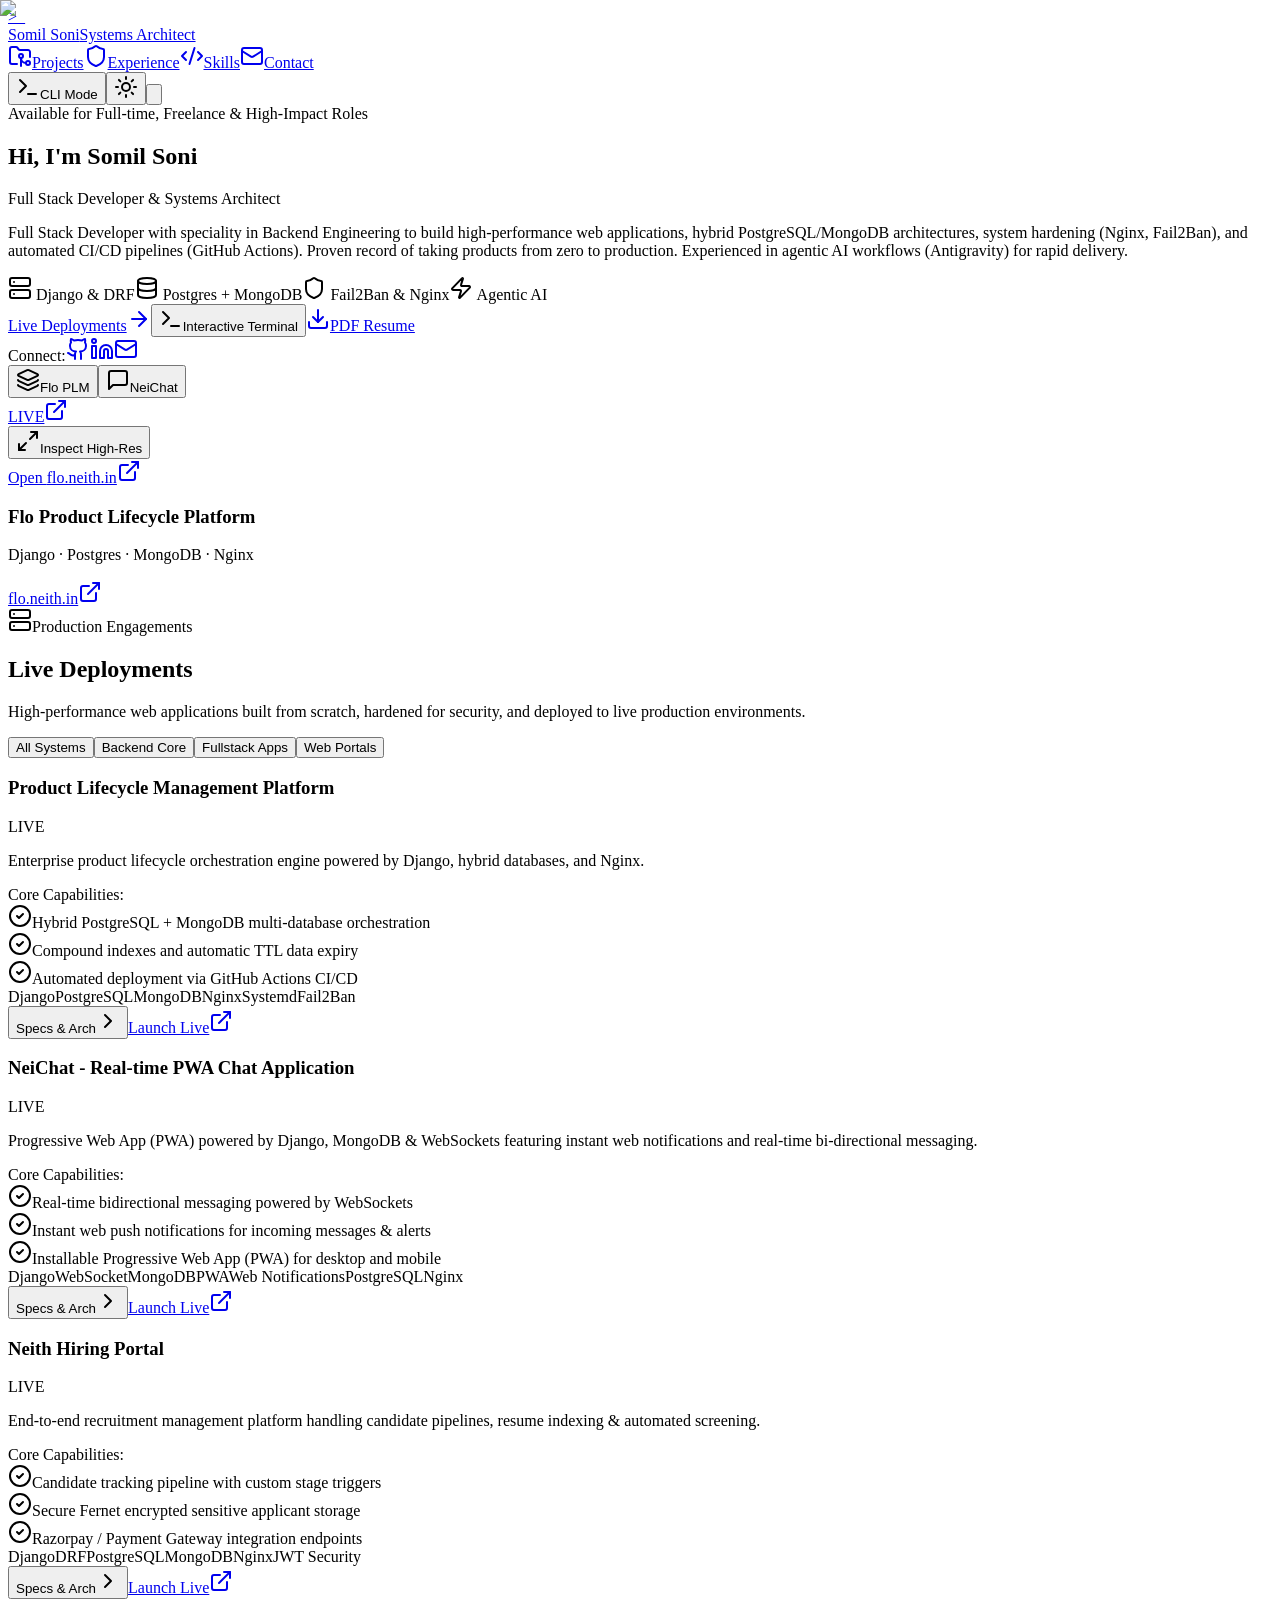
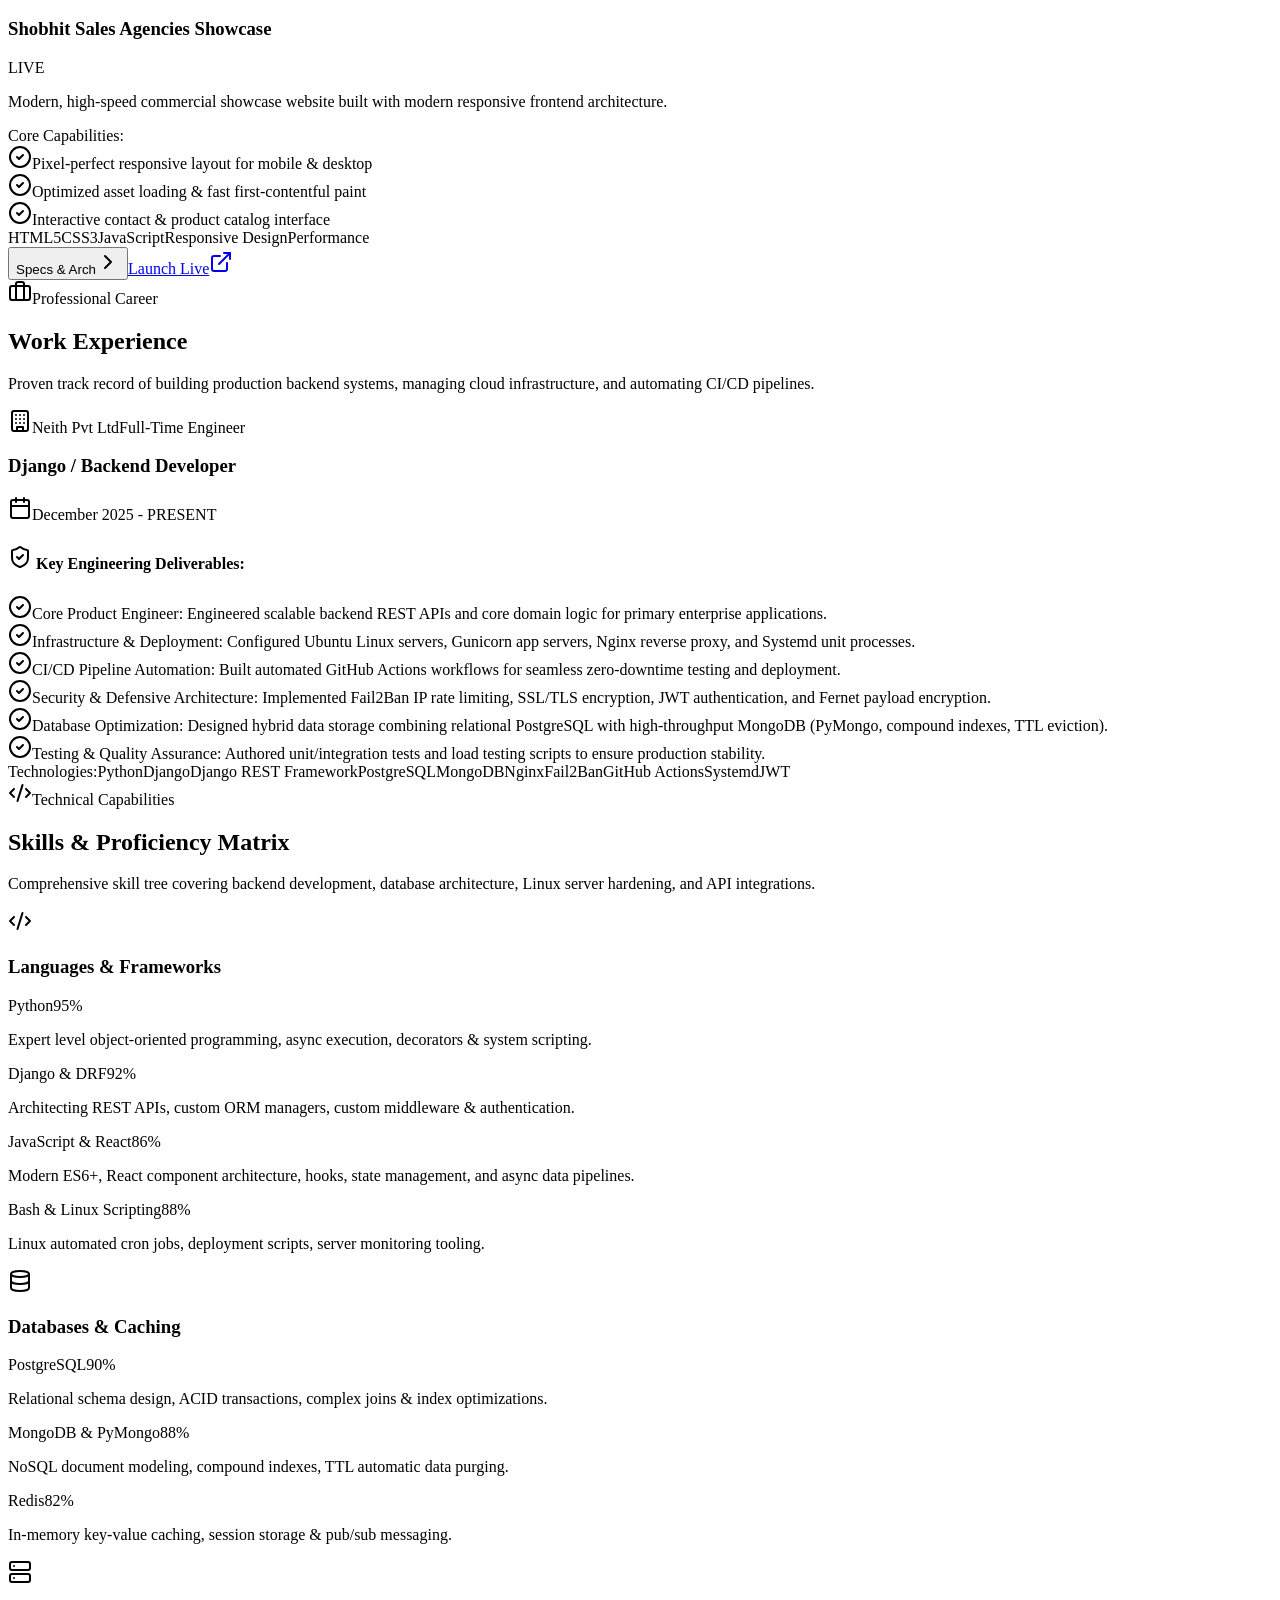
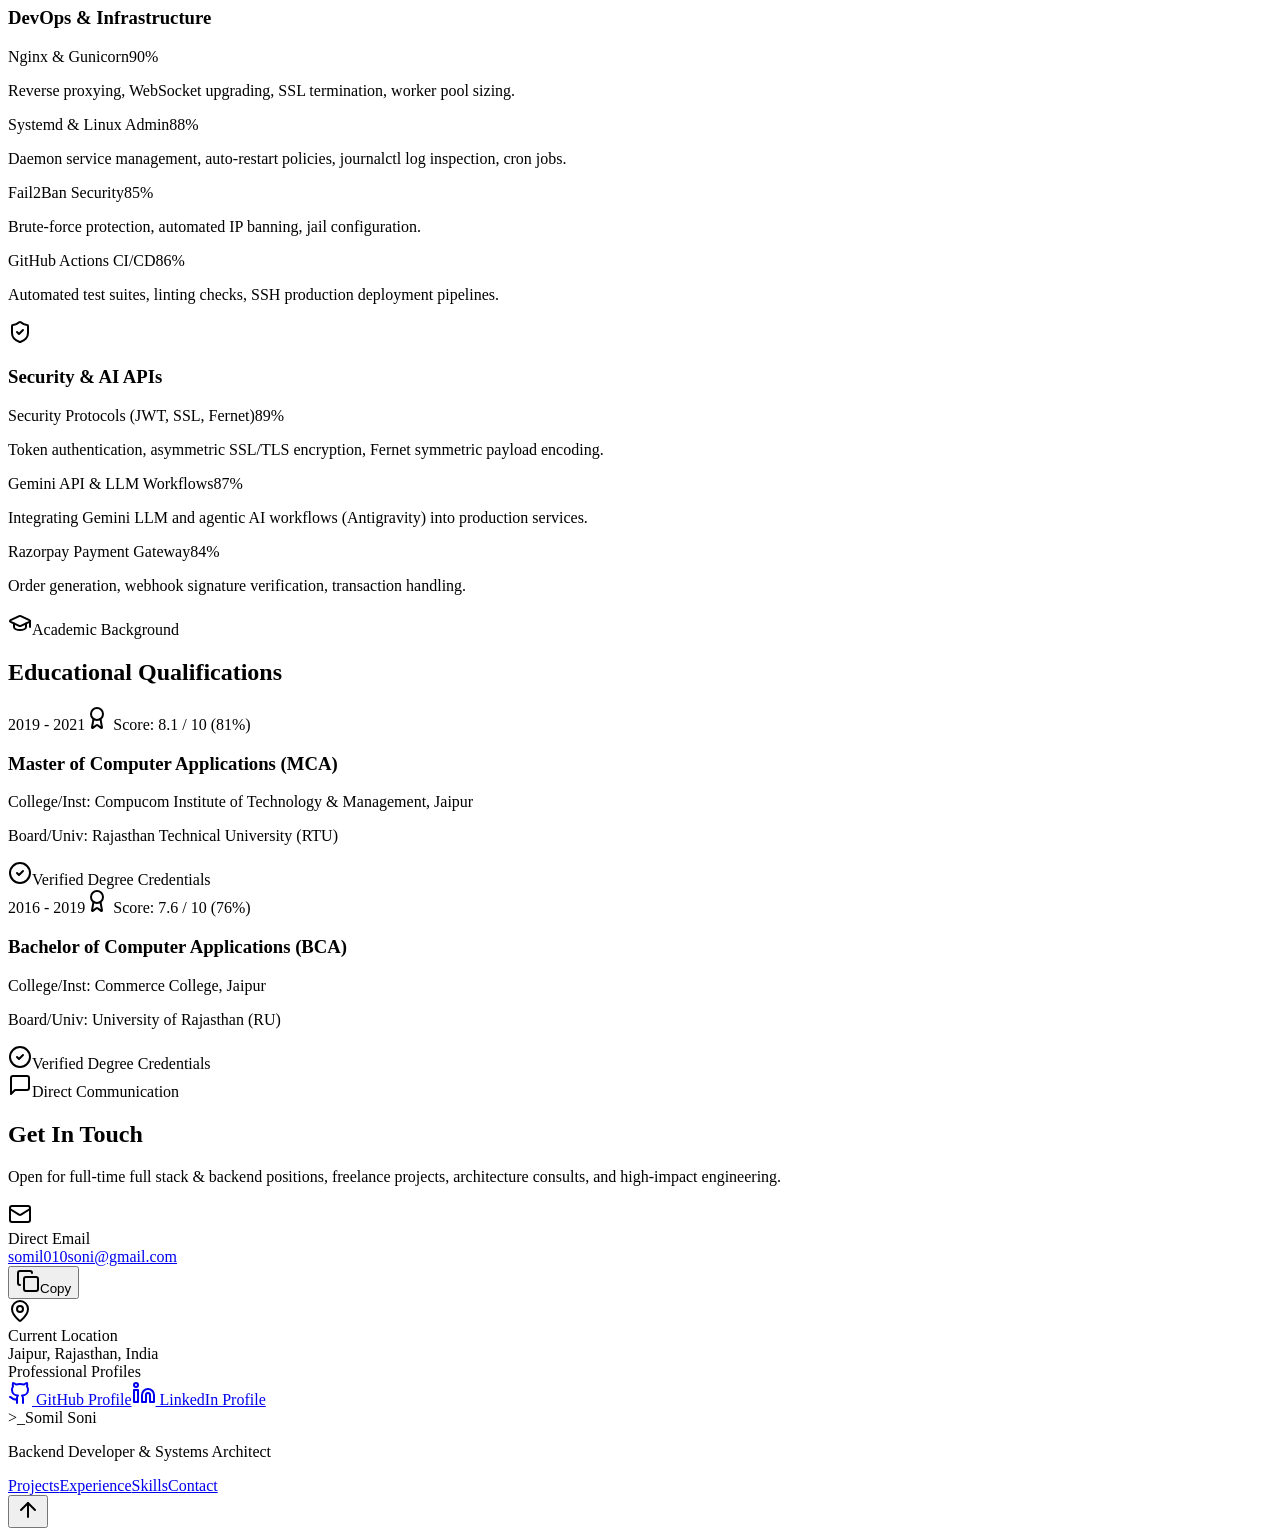
==== commit 56161ac1: "fix: configure /resume basePath for github pages" ====
--- a/index.html
+++ b/index.html
@@ -1 +1 @@
-<!DOCTYPE html><html lang="en" class="geist_a71539c9-module__T19VSG__variable geist_mono_8d43a2aa-module__8Li5zG__variable h-full antialiased dark"><head><meta charSet="utf-8"/><meta name="viewport" content="width=device-width, initial-scale=1"/><link rel="preload" href="/_next/static/media/797e433ab948586e-s.p.0r6juujl39pe6.woff2" as="font" crossorigin="" type="font/woff2"/><link rel="preload" href="/_next/static/media/caa3a2e1cccd8315-s.p.0wgildi0cnwt9.woff2" as="font" crossorigin="" type="font/woff2"/><link rel="preload" as="image" href="/neith-flo.png"/><link rel="stylesheet" href="/_next/static/chunks/41upbz-eo1wg3.css" data-precedence="next"/><link rel="preload" as="script" fetchPriority="low" href="/_next/static/chunks/12aruqaur5huj.js"/><script src="/_next/static/chunks/08ti1km95vt_8.js" async=""></script><script src="/_next/static/chunks/4561u0v7ysn3r.js" async=""></script><script src="/_next/static/chunks/turbopack-11oxsdv9lh3ss.js" async=""></script><script src="/_next/static/chunks/1-m7xylznzti5.js" async="" crossorigin=""></script><script src="/_next/static/chunks/13-6u2udgn05x.js" async="" crossorigin=""></script><title>Somil Soni | Full Stack Developer &amp; Systems Architect</title><meta name="description" content="Portfolio of Somil Soni — Full Stack Developer specializing in high-performance Django web applications, hybrid PostgreSQL/MongoDB architectures, Nginx/Fail2Ban security, and automated CI/CD pipelines."/><link rel="author" href="https://github.com/Zero-Ace5"/><meta name="author" content="Somil Soni"/><meta name="keywords" content="Somil Soni,Full Stack Developer,Backend Developer,Django Developer,Systems Architect,PostgreSQL,MongoDB,Fail2Ban,Nginx,Python Developer,Jaipur"/><meta property="og:title" content="Somil Soni | Full Stack Developer &amp; Systems Architect"/><meta property="og:description" content="High-performance Django web applications, hybrid PostgreSQL/MongoDB architectures, and automated CI/CD pipelines."/><meta property="og:url" content="https://somil-soni.vercel.app/"/><meta property="og:site_name" content="Somil Soni Portfolio"/><meta property="og:locale" content="en_US"/><meta property="og:image" content="https://somil-soni.vercel.app/avatar.jpg"/><meta property="og:image:width" content="800"/><meta property="og:image:height" content="800"/><meta property="og:image:alt" content="Somil Soni Developer Avatar"/><meta property="og:type" content="website"/><meta name="twitter:card" content="summary_large_image"/><meta name="twitter:title" content="Somil Soni | Full Stack Developer &amp; Systems Architect"/><meta name="twitter:description" content="High-performance Django web applications, hybrid PostgreSQL/MongoDB architectures, and automated CI/CD pipelines."/><meta name="twitter:image" content="https://somil-soni.vercel.app/avatar.jpg"/><meta name="twitter:image:alt" content="Somil Soni Developer Avatar"/><meta name="twitter:image:width" content="800"/><meta name="twitter:image:height" content="800"/><link rel="shortcut icon" href="/icon.svg"/><link rel="icon" href="/favicon.ico?favicon.3eb56ms2z3-lv.ico" sizes="32x32" type="image/x-icon"/><link rel="icon" href="/icon.svg" type="image/svg+xml"/><link rel="icon" href="/favicon.ico"/><link rel="apple-touch-icon" href="/icon.svg"/><meta name="next-size-adjust" content=""/><script src="/_next/static/chunks/0cz1d0mv5g_q7.js" noModule=""></script></head><body class="min-h-full flex flex-col relative overflow-x-hidden transition-colors duration-300"><div hidden=""><!--$--><!--/$--></div><div class="fixed inset-0 overflow-hidden pointer-events-none z-0"><div class="absolute -top-40 -left-40 w-[650px] h-[650px] rounded-full bg-gradient-to-tr from-cyan-500/25 via-sky-500/20 to-transparent blur-[140px] animate-orb-1 opacity-70 dark:opacity-90"></div><div class="absolute top-1/3 -right-40 w-[650px] h-[650px] rounded-full bg-gradient-to-bl from-violet-600/25 via-purple-500/20 to-transparent blur-[160px] animate-orb-2 opacity-70 dark:opacity-90"></div><div class="absolute bottom-1/4 left-1/4 w-[700px] h-[700px] rounded-full bg-gradient-to-br from-emerald-500/20 via-teal-500/15 to-transparent blur-[150px] animate-orb-3 opacity-70 dark:opacity-90"></div><div class="absolute top-2/3 right-1/4 w-[550px] h-[550px] rounded-full bg-gradient-to-tl from-indigo-600/20 via-blue-500/15 to-transparent blur-[130px] animate-orb-1 opacity-70 dark:opacity-90"></div></div><div class="relative z-10 flex flex-col min-h-full"><main class="min-h-screen bg-transparent text-slate-100 selection:bg-cyan-500/30 selection:text-cyan-200"><header class="fixed top-3 sm:top-5 left-0 right-0 z-50 px-3 sm:px-6 lg:px-8 transition-all duration-300 pointer-events-none"><div class="max-w-6xl mx-auto rounded-full transition-all duration-300 pointer-events-auto apple-glass-pill px-4 sm:px-6 py-2.5 flex items-center justify-between border-white/15"><a href="#" class="flex items-center gap-2 group min-w-0 shrink"><div class="w-8 h-8 rounded-xl bg-white/[0.08] border border-white/20 flex items-center justify-center shadow-[inset_0_1px_0_0_rgba(255,255,255,0.3)] group-hover:border-cyan-400/50 group-hover:bg-white/[0.14] transition-all shrink-0"><span class="font-mono text-cyan-400 font-bold text-sm group-hover:scale-110 transition-transform">&gt;_</span></div><div class="truncate"><span class="font-mono font-bold text-white text-xs sm:text-base tracking-tight group-hover:text-cyan-300 transition-colors block truncate">Somil Soni</span><span class="text-[9px] text-cyan-400/80 font-mono hidden sm:block -mt-0.5 tracking-widest uppercase truncate">Systems Architect</span></div></a><nav class="hidden md:flex items-center gap-1 bg-white/[0.03] p-1 rounded-full border border-white/10 backdrop-blur-md"><a href="#projects" class="flex items-center gap-1.5 px-3.5 py-1.5 rounded-full text-xs font-mono font-medium text-slate-300 hover:text-white hover:bg-white/[0.1] hover:shadow-[inset_0_1px_0_0_rgba(255,255,255,0.25)] transition-all"><svg xmlns="http://www.w3.org/2000/svg" width="24" height="24" viewBox="0 0 24 24" fill="none" stroke="currentColor" stroke-width="2" stroke-linecap="round" stroke-linejoin="round" class="lucide lucide-folder-git2 w-3.5 h-3.5 text-cyan-400/80"><path d="M9 20H4a2 2 0 0 1-2-2V5a2 2 0 0 1 2-2h3.9a2 2 0 0 1 1.69.9l.81 1.2a2 2 0 0 0 1.67.9H20a2 2 0 0 1 2 2v5"></path><circle cx="13" cy="12" r="2"></circle><path d="M18 19c-2.8 0-5-2.2-5-5v8"></path><circle cx="20" cy="19" r="2"></circle></svg>Projects</a><a href="#experience" class="flex items-center gap-1.5 px-3.5 py-1.5 rounded-full text-xs font-mono font-medium text-slate-300 hover:text-white hover:bg-white/[0.1] hover:shadow-[inset_0_1px_0_0_rgba(255,255,255,0.25)] transition-all"><svg xmlns="http://www.w3.org/2000/svg" width="24" height="24" viewBox="0 0 24 24" fill="none" stroke="currentColor" stroke-width="2" stroke-linecap="round" stroke-linejoin="round" class="lucide lucide-shield w-3.5 h-3.5 text-cyan-400/80"><path d="M20 13c0 5-3.5 7.5-7.66 8.95a1 1 0 0 1-.67-.01C7.5 20.5 4 18 4 13V6a1 1 0 0 1 1-1c2 0 4.5-1.2 6.24-2.72a1.17 1.17 0 0 1 1.52 0C14.51 3.81 17 5 19 5a1 1 0 0 1 1 1z"></path></svg>Experience</a><a href="#skills" class="flex items-center gap-1.5 px-3.5 py-1.5 rounded-full text-xs font-mono font-medium text-slate-300 hover:text-white hover:bg-white/[0.1] hover:shadow-[inset_0_1px_0_0_rgba(255,255,255,0.25)] transition-all"><svg xmlns="http://www.w3.org/2000/svg" width="24" height="24" viewBox="0 0 24 24" fill="none" stroke="currentColor" stroke-width="2" stroke-linecap="round" stroke-linejoin="round" class="lucide lucide-code-xml w-3.5 h-3.5 text-cyan-400/80"><path d="m18 16 4-4-4-4"></path><path d="m6 8-4 4 4 4"></path><path d="m14.5 4-5 16"></path></svg>Skills</a><a href="#contact" class="flex items-center gap-1.5 px-3.5 py-1.5 rounded-full text-xs font-mono font-medium text-slate-300 hover:text-white hover:bg-white/[0.1] hover:shadow-[inset_0_1px_0_0_rgba(255,255,255,0.25)] transition-all"><svg xmlns="http://www.w3.org/2000/svg" width="24" height="24" viewBox="0 0 24 24" fill="none" stroke="currentColor" stroke-width="2" stroke-linecap="round" stroke-linejoin="round" class="lucide lucide-mail w-3.5 h-3.5 text-cyan-400/80"><rect width="20" height="16" x="2" y="4" rx="2"></rect><path d="m22 7-8.97 5.7a1.94 1.94 0 0 1-2.06 0L2 7"></path></svg>Contact</a></nav><div class="flex items-center gap-2 sm:gap-2.5"><button class="flex items-center gap-2 px-3 sm:px-3.5 py-1.5 rounded-full apple-glass-btn text-cyan-300 text-xs font-mono font-medium transition-all hover:scale-105 active:scale-95" title="Open Interactive Terminal Emulator"><svg xmlns="http://www.w3.org/2000/svg" width="24" height="24" viewBox="0 0 24 24" fill="none" stroke="currentColor" stroke-width="2" stroke-linecap="round" stroke-linejoin="round" class="lucide lucide-terminal w-3.5 h-3.5 text-cyan-400"><polyline points="4 17 10 11 4 5"></polyline><line x1="12" x2="20" y1="19" y2="19"></line></svg><span class="hidden sm:inline">CLI Mode</span></button><button class="p-2 rounded-full apple-glass-btn text-slate-300 hover:text-white transition-all hover:scale-105 active:scale-95" title="Switch to Light Mode" aria-label="Toggle theme"><svg xmlns="http://www.w3.org/2000/svg" width="24" height="24" viewBox="0 0 24 24" fill="none" stroke="currentColor" stroke-width="2" stroke-linecap="round" stroke-linejoin="round" class="lucide lucide-sun w-4 h-4 text-amber-300"><circle cx="12" cy="12" r="4"></circle><path d="M12 2v2"></path><path d="M12 20v2"></path><path d="m4.93 4.93 1.41 1.41"></path><path d="m17.66 17.66 1.41 1.41"></path><path d="M2 12h2"></path><path d="M20 12h2"></path><path d="m6.34 17.66-1.41 1.41"></path><path d="m19.07 4.93-1.41 1.41"></path></svg></button><button class="md:hidden p-2 rounded-full apple-glass-btn text-slate-200" aria-label="Toggle menu"><svg class="w-4 h-4" fill="none" stroke="currentColor" viewBox="0 0 24 24"><path stroke-linecap="round" stroke-linejoin="round" stroke-width="2" d="M4 6h16M4 12h16M4 18h16"></path></svg></button></div></div></header><section class="relative pt-32 pb-20 md:pt-40 md:pb-28 overflow-hidden bg-grid-pattern"><div class="max-w-7xl mx-auto px-4 sm:px-6 lg:px-8 relative z-10"><div class="grid grid-cols-1 lg:grid-cols-12 gap-10 lg:gap-12 items-center"><div class="lg:col-span-6 space-y-6 text-left"><div class="inline-flex items-center gap-2.5 px-3.5 py-1.5 rounded-full apple-glass-pill text-xs font-mono text-cyan-300"><span class="relative flex h-2 w-2"><span class="animate-ping absolute inline-flex h-full w-full rounded-full bg-cyan-400 opacity-75"></span><span class="relative inline-flex rounded-full h-2 w-2 bg-cyan-400"></span></span><span class="text-slate-200 tracking-wide">Available for Full-time, Freelance &amp; High-Impact Roles</span></div><div><h1 class="text-3xl sm:text-5xl lg:text-6xl font-extrabold text-white tracking-tight leading-tight sm:leading-none break-words">Hi, I&#x27;m <span class="gradient-text">Somil Soni</span></h1><p class="mt-3 text-lg sm:text-xl font-mono text-cyan-300 font-medium tracking-wide">Full Stack Developer &amp; Systems Architect</p></div><p class="text-slate-300/80 text-sm sm:text-base leading-relaxed max-w-xl font-normal">Full Stack Developer with speciality in Backend Engineering to build high-performance web applications, hybrid PostgreSQL/MongoDB architectures, system hardening (Nginx, Fail2Ban), and automated CI/CD pipelines (GitHub Actions). Proven record of taking products from zero to production. Experienced in agentic AI workflows (Antigravity) for rapid delivery.</p><div class="flex flex-wrap gap-2 pt-1 font-mono text-xs text-slate-300"><span class="px-3 py-1 rounded-full bg-white/[0.04] border border-white/10 backdrop-blur-md flex items-center gap-1.5 text-emerald-300 shadow-[inset_0_1px_0_0_rgba(255,255,255,0.15)]"><svg xmlns="http://www.w3.org/2000/svg" width="24" height="24" viewBox="0 0 24 24" fill="none" stroke="currentColor" stroke-width="2" stroke-linecap="round" stroke-linejoin="round" class="lucide lucide-server w-3.5 h-3.5 text-emerald-400"><rect width="20" height="8" x="2" y="2" rx="2" ry="2"></rect><rect width="20" height="8" x="2" y="14" rx="2" ry="2"></rect><line x1="6" x2="6.01" y1="6" y2="6"></line><line x1="6" x2="6.01" y1="18" y2="18"></line></svg> Django &amp; DRF</span><span class="px-3 py-1 rounded-full bg-white/[0.04] border border-white/10 backdrop-blur-md flex items-center gap-1.5 text-cyan-300 shadow-[inset_0_1px_0_0_rgba(255,255,255,0.15)]"><svg xmlns="http://www.w3.org/2000/svg" width="24" height="24" viewBox="0 0 24 24" fill="none" stroke="currentColor" stroke-width="2" stroke-linecap="round" stroke-linejoin="round" class="lucide lucide-database w-3.5 h-3.5 text-cyan-400"><ellipse cx="12" cy="5" rx="9" ry="3"></ellipse><path d="M3 5V19A9 3 0 0 0 21 19V5"></path><path d="M3 12A9 3 0 0 0 21 12"></path></svg> Postgres + MongoDB</span><span class="px-3 py-1 rounded-full bg-white/[0.04] border border-white/10 backdrop-blur-md flex items-center gap-1.5 text-violet-300 shadow-[inset_0_1px_0_0_rgba(255,255,255,0.15)]"><svg xmlns="http://www.w3.org/2000/svg" width="24" height="24" viewBox="0 0 24 24" fill="none" stroke="currentColor" stroke-width="2" stroke-linecap="round" stroke-linejoin="round" class="lucide lucide-shield w-3.5 h-3.5 text-violet-400"><path d="M20 13c0 5-3.5 7.5-7.66 8.95a1 1 0 0 1-.67-.01C7.5 20.5 4 18 4 13V6a1 1 0 0 1 1-1c2 0 4.5-1.2 6.24-2.72a1.17 1.17 0 0 1 1.52 0C14.51 3.81 17 5 19 5a1 1 0 0 1 1 1z"></path></svg> Fail2Ban &amp; Nginx</span><span class="px-3 py-1 rounded-full bg-white/[0.04] border border-white/10 backdrop-blur-md flex items-center gap-1.5 text-sky-300 shadow-[inset_0_1px_0_0_rgba(255,255,255,0.15)]"><svg xmlns="http://www.w3.org/2000/svg" width="24" height="24" viewBox="0 0 24 24" fill="none" stroke="currentColor" stroke-width="2" stroke-linecap="round" stroke-linejoin="round" class="lucide lucide-zap w-3.5 h-3.5 text-sky-400"><path d="M4 14a1 1 0 0 1-.78-1.63l9.9-10.2a.5.5 0 0 1 .86.46l-1.92 6.02A1 1 0 0 0 13 10h7a1 1 0 0 1 .78 1.63l-9.9 10.2a.5.5 0 0 1-.86-.46l1.92-6.02A1 1 0 0 0 11 14z"></path></svg> Agentic AI</span></div><div class="flex flex-col sm:flex-row items-stretch sm:items-center gap-3 pt-3"><a href="#projects" class="w-full sm:w-auto px-6 py-2.5 rounded-full apple-primary-btn text-slate-950 font-mono font-bold text-sm flex items-center justify-center gap-2"><span>Live Deployments</span><svg xmlns="http://www.w3.org/2000/svg" width="24" height="24" viewBox="0 0 24 24" fill="none" stroke="currentColor" stroke-width="2" stroke-linecap="round" stroke-linejoin="round" class="lucide lucide-arrow-right w-4 h-4"><path d="M5 12h14"></path><path d="m12 5 7 7-7 7"></path></svg></a><button class="w-full sm:w-auto px-5 py-2.5 rounded-full apple-glass-btn text-cyan-300 font-mono font-semibold text-sm flex items-center justify-center gap-2"><svg xmlns="http://www.w3.org/2000/svg" width="24" height="24" viewBox="0 0 24 24" fill="none" stroke="currentColor" stroke-width="2" stroke-linecap="round" stroke-linejoin="round" class="lucide lucide-terminal w-4 h-4 text-cyan-400"><polyline points="4 17 10 11 4 5"></polyline><line x1="12" x2="20" y1="19" y2="19"></line></svg><span>Interactive Terminal</span></button><a href="/Somil_Soni_Resume.pdf" download="Somil_Soni_Resume.pdf" class="w-full sm:w-auto px-4 py-2.5 rounded-full apple-glass-btn text-slate-200 font-mono text-sm flex items-center justify-center gap-2"><svg xmlns="http://www.w3.org/2000/svg" width="24" height="24" viewBox="0 0 24 24" fill="none" stroke="currentColor" stroke-width="2" stroke-linecap="round" stroke-linejoin="round" class="lucide lucide-download w-4 h-4 text-emerald-400"><path d="M21 15v4a2 2 0 0 1-2 2H5a2 2 0 0 1-2-2v-4"></path><polyline points="7 10 12 15 17 10"></polyline><line x1="12" x2="12" y1="15" y2="3"></line></svg><span>PDF Resume</span></a></div><div class="flex items-center gap-3 pt-1 text-slate-400"><span class="text-xs font-mono uppercase tracking-wider text-slate-400">Connect:</span><a href="https://github.com/Zero-Ace5" target="_blank" rel="noopener noreferrer" class="p-2.5 rounded-full apple-glass-btn text-slate-300 hover:text-white" title="GitHub Profile"><svg xmlns="http://www.w3.org/2000/svg" width="24" height="24" viewBox="0 0 24 24" fill="none" stroke="currentColor" stroke-width="2" stroke-linecap="round" stroke-linejoin="round" class="lucide lucide-github w-4 h-4"><path d="M15 22v-4a4.8 4.8 0 0 0-1-3.5c3 0 6-2 6-5.5.08-1.25-.27-2.48-1-3.5.28-1.15.28-2.35 0-3.5 0 0-1 0-3 1.5-2.64-.5-5.36-.5-8 0C6 2 5 2 5 2c-.3 1.15-.3 2.35 0 3.5A5.403 5.403 0 0 0 4 9c0 3.5 3 5.5 6 5.5-.39.49-.68 1.05-.85 1.65-.17.6-.22 1.23-.15 1.85v4"></path><path d="M9 18c-4.51 2-5-2-7-2"></path></svg></a><a href="https://www.linkedin.com/in/somil-soni-37748621b" target="_blank" rel="noopener noreferrer" class="p-2.5 rounded-full apple-glass-btn text-slate-300 hover:text-cyan-300" title="LinkedIn Profile"><svg xmlns="http://www.w3.org/2000/svg" width="24" height="24" viewBox="0 0 24 24" fill="none" stroke="currentColor" stroke-width="2" stroke-linecap="round" stroke-linejoin="round" class="lucide lucide-linkedin w-4 h-4"><path d="M16 8a6 6 0 0 1 6 6v7h-4v-7a2 2 0 0 0-2-2 2 2 0 0 0-2 2v7h-4v-7a6 6 0 0 1 6-6z"></path><rect width="4" height="12" x="2" y="9"></rect><circle cx="4" cy="4" r="2"></circle></svg></a><a href="mailto:somil010soni@gmail.com" class="p-2.5 rounded-full apple-glass-btn text-slate-300 hover:text-emerald-300" title="Send Email"><svg xmlns="http://www.w3.org/2000/svg" width="24" height="24" viewBox="0 0 24 24" fill="none" stroke="currentColor" stroke-width="2" stroke-linecap="round" stroke-linejoin="round" class="lucide lucide-mail w-4 h-4"><rect width="20" height="16" x="2" y="4" rx="2"></rect><path d="m22 7-8.97 5.7a1.94 1.94 0 0 1-2.06 0L2 7"></path></svg></a></div></div><div class="lg:col-span-6"><div class="relative group w-full"><div class="absolute -inset-1 bg-gradient-to-tr from-cyan-500/30 via-violet-500/25 to-emerald-500/30 rounded-3xl blur-2xl opacity-60 group-hover:opacity-90 transition duration-700 pointer-events-none"></div><div class="relative apple-spatial-window p-4 sm:p-5 rounded-3xl overflow-hidden border border-white/20 shadow-2xl space-y-3.5"><div class="absolute top-0 left-0 right-0 h-px bg-gradient-to-r from-transparent via-white/40 to-transparent"></div><div class="flex items-center justify-between pb-2 border-b border-white/10"><div class="flex items-center gap-1.5"><span class="w-3 h-3 rounded-full bg-red-500/80 shadow-[inset_0_1px_1px_rgba(255,255,255,0.4)]"></span><span class="w-3 h-3 rounded-full bg-yellow-500/80 shadow-[inset_0_1px_1px_rgba(255,255,255,0.4)]"></span><span class="w-3 h-3 rounded-full bg-emerald-500/80 shadow-[inset_0_1px_1px_rgba(255,255,255,0.4)]"></span></div><div class="inline-flex p-1 rounded-full apple-glass-pill gap-1"><button class="px-3 py-1 rounded-full text-xs font-mono font-medium flex items-center gap-1.5 transition-all bg-white/[0.18] text-white shadow-[inset_0_1px_0_0_rgba(255,255,255,0.4)]"><svg xmlns="http://www.w3.org/2000/svg" width="24" height="24" viewBox="0 0 24 24" fill="none" stroke="currentColor" stroke-width="2" stroke-linecap="round" stroke-linejoin="round" class="lucide lucide-layers w-3 h-3 text-cyan-400"><path d="M12.83 2.18a2 2 0 0 0-1.66 0L2.6 6.08a1 1 0 0 0 0 1.83l8.58 3.91a2 2 0 0 0 1.66 0l8.58-3.9a1 1 0 0 0 0-1.83z"></path><path d="M2 12a1 1 0 0 0 .58.91l8.6 3.91a2 2 0 0 0 1.65 0l8.58-3.9A1 1 0 0 0 22 12"></path><path d="M2 17a1 1 0 0 0 .58.91l8.6 3.91a2 2 0 0 0 1.65 0l8.58-3.9A1 1 0 0 0 22 17"></path></svg><span>Flo PLM</span></button><button class="px-3 py-1 rounded-full text-xs font-mono font-medium flex items-center gap-1.5 transition-all text-slate-400 hover:text-white"><svg xmlns="http://www.w3.org/2000/svg" width="24" height="24" viewBox="0 0 24 24" fill="none" stroke="currentColor" stroke-width="2" stroke-linecap="round" stroke-linejoin="round" class="lucide lucide-message-square w-3 h-3 text-emerald-400"><path d="M21 15a2 2 0 0 1-2 2H7l-4 4V5a2 2 0 0 1 2-2h14a2 2 0 0 1 2 2z"></path></svg><span>NeiChat</span></button></div><a href="https://flo.neith.in" target="_blank" rel="noreferrer" class="flex items-center gap-1.5 text-[11px] font-mono text-cyan-400 hover:text-cyan-300 transition-colors" title="Visit flo.neith.in"><span class="relative flex h-2 w-2"><span class="animate-ping absolute inline-flex h-full w-full rounded-full bg-emerald-400 opacity-75"></span><span class="relative inline-flex rounded-full h-2 w-2 bg-emerald-500"></span></span><span class="hidden sm:inline">LIVE</span><svg xmlns="http://www.w3.org/2000/svg" width="24" height="24" viewBox="0 0 24 24" fill="none" stroke="currentColor" stroke-width="2" stroke-linecap="round" stroke-linejoin="round" class="lucide lucide-external-link w-3 h-3"><path d="M15 3h6v6"></path><path d="M10 14 21 3"></path><path d="M18 13v6a2 2 0 0 1-2 2H5a2 2 0 0 1-2-2V8a2 2 0 0 1 2-2h6"></path></svg></a></div><div class="relative w-full aspect-[16/10] rounded-2xl overflow-hidden border border-white/15 bg-black/40 shadow-inner group/frame cursor-zoom-in" title="Click to inspect full resolution screenshot"><img alt="Flo PLM Platform Production Screenshot" decoding="async" data-nimg="fill" class="object-cover object-top transition-transform duration-500 group-hover/frame:scale-[1.02]" style="position:absolute;height:100%;width:100%;left:0;top:0;right:0;bottom:0;color:transparent" src="/neith-flo.png"/><div class="absolute inset-0 bg-gradient-to-t from-[#06080e]/60 via-transparent to-white/10 pointer-events-none"></div><div class="absolute top-3 right-3 z-10"><button type="button" class="px-2.5 py-1 rounded-full apple-glass-btn text-cyan-300 hover:text-white transition-all text-[11px] font-mono flex items-center gap-1.5 shadow-lg backdrop-blur-md"><svg xmlns="http://www.w3.org/2000/svg" width="24" height="24" viewBox="0 0 24 24" fill="none" stroke="currentColor" stroke-width="2" stroke-linecap="round" stroke-linejoin="round" class="lucide lucide-maximize2 w-3 h-3 text-cyan-400"><polyline points="15 3 21 3 21 9"></polyline><polyline points="9 21 3 21 3 15"></polyline><line x1="21" x2="14" y1="3" y2="10"></line><line x1="3" x2="10" y1="21" y2="14"></line></svg><span class="hidden sm:inline">Inspect High-Res</span></button></div><div class="absolute bottom-3 right-3 opacity-0 group-hover/frame:opacity-100 transition-opacity duration-300 z-10"><a href="https://flo.neith.in" target="_blank" rel="noreferrer" class="px-3.5 py-1.5 rounded-full apple-primary-btn text-slate-950 font-mono font-bold text-xs flex items-center gap-1.5 shadow-lg"><span>Open <!-- -->flo.neith.in</span><svg xmlns="http://www.w3.org/2000/svg" width="24" height="24" viewBox="0 0 24 24" fill="none" stroke="currentColor" stroke-width="2" stroke-linecap="round" stroke-linejoin="round" class="lucide lucide-external-link w-3 h-3"><path d="M15 3h6v6"></path><path d="M10 14 21 3"></path><path d="M18 13v6a2 2 0 0 1-2 2H5a2 2 0 0 1-2-2V8a2 2 0 0 1 2-2h6"></path></svg></a></div></div><div class="flex flex-col sm:flex-row sm:items-center justify-between gap-2 pt-1 font-mono text-xs"><div><h3 class="font-bold text-white text-sm">Flo Product Lifecycle Platform</h3><p class="text-[11px] text-slate-400">Django · Postgres · MongoDB · Nginx</p></div><a href="https://flo.neith.in" target="_blank" rel="noreferrer" class="self-start sm:self-center px-3 py-1 rounded-full bg-white/[0.05] border border-white/10 text-cyan-300 hover:text-white hover:bg-white/[0.1] transition-all text-[11px] flex items-center gap-1"><span>flo.neith.in</span><svg xmlns="http://www.w3.org/2000/svg" width="24" height="24" viewBox="0 0 24 24" fill="none" stroke="currentColor" stroke-width="2" stroke-linecap="round" stroke-linejoin="round" class="lucide lucide-external-link w-3 h-3"><path d="M15 3h6v6"></path><path d="M10 14 21 3"></path><path d="M18 13v6a2 2 0 0 1-2 2H5a2 2 0 0 1-2-2V8a2 2 0 0 1 2-2h6"></path></svg></a></div></div></div></div></div></div></section><section id="projects" class="py-24 relative bg-transparent"><div class="max-w-7xl mx-auto px-4 sm:px-6 lg:px-8"><div class="text-center max-w-3xl mx-auto space-y-4"><div class="inline-flex items-center gap-2 px-3.5 py-1.5 rounded-full apple-glass-pill text-cyan-300 font-mono text-xs"><svg xmlns="http://www.w3.org/2000/svg" width="24" height="24" viewBox="0 0 24 24" fill="none" stroke="currentColor" stroke-width="2" stroke-linecap="round" stroke-linejoin="round" class="lucide lucide-server w-3.5 h-3.5 text-cyan-400"><rect width="20" height="8" x="2" y="2" rx="2" ry="2"></rect><rect width="20" height="8" x="2" y="14" rx="2" ry="2"></rect><line x1="6" x2="6.01" y1="6" y2="6"></line><line x1="6" x2="6.01" y1="18" y2="18"></line></svg><span>Production Engagements</span></div><h2 class="text-3xl sm:text-4xl lg:text-5xl font-extrabold text-white font-mono tracking-tight">Live <span class="gradient-text">Deployments</span></h2><p class="text-slate-300/80 text-sm sm:text-base leading-relaxed">High-performance web applications built from scratch, hardened for security, and deployed to live production environments.</p></div><div class="flex justify-center mt-10 max-w-full px-2"><div class="inline-flex gap-1.5 p-1.5 rounded-full apple-glass-pill max-w-full overflow-x-auto no-scrollbar scroll-smooth"><button class="px-3.5 sm:px-5 py-2 rounded-full font-mono text-xs whitespace-nowrap transition-all duration-200 shrink-0 bg-white/[0.16] text-white font-bold border border-white/30 shadow-[inset_0_1px_0_0_rgba(255,255,255,0.4),0_4px_16px_rgba(0,0,0,0.4)]">All Systems</button><button class="px-3.5 sm:px-5 py-2 rounded-full font-mono text-xs whitespace-nowrap transition-all duration-200 shrink-0 text-slate-400 hover:text-slate-200 hover:bg-white/[0.05]">Backend Core</button><button class="px-3.5 sm:px-5 py-2 rounded-full font-mono text-xs whitespace-nowrap transition-all duration-200 shrink-0 text-slate-400 hover:text-slate-200 hover:bg-white/[0.05]">Fullstack Apps</button><button class="px-3.5 sm:px-5 py-2 rounded-full font-mono text-xs whitespace-nowrap transition-all duration-200 shrink-0 text-slate-400 hover:text-slate-200 hover:bg-white/[0.05]">Web Portals</button></div></div><div class="grid grid-cols-1 md:grid-cols-2 lg:grid-cols-3 gap-8 mt-14"><div class="apple-glass rounded-3xl p-6 sm:p-7 flex flex-col justify-between group relative overflow-hidden"><div class="absolute -top-16 -right-16 w-36 h-36 bg-cyan-500/15 rounded-full blur-2xl group-hover:bg-cyan-500/25 transition-all duration-500"></div><div class="space-y-4 relative z-10"><div class="flex items-start justify-between gap-3"><h3 class="font-mono text-xl font-bold text-white group-hover:text-cyan-300 transition-colors">Product Lifecycle Management Platform</h3><span class="flex items-center gap-1.5 px-3 py-1 rounded-full bg-white/[0.06] border border-emerald-400/30 text-[10px] font-mono text-emerald-300 shrink-0 shadow-[inset_0_1px_0_0_rgba(255,255,255,0.15)]"><span class="relative flex h-1.5 w-1.5"><span class="animate-ping absolute inline-flex h-full w-full rounded-full bg-emerald-400 opacity-75"></span><span class="relative inline-flex rounded-full h-1.5 w-1.5 bg-emerald-400"></span></span>LIVE</span></div><p class="text-slate-300/80 text-xs sm:text-sm leading-relaxed font-normal">Enterprise product lifecycle orchestration engine powered by Django, hybrid databases, and Nginx.</p><div class="space-y-2 pt-2"><div class="text-[11px] font-mono text-slate-400 uppercase tracking-wider">Core Capabilities:</div><div class="flex items-center gap-2 text-xs text-slate-200"><svg xmlns="http://www.w3.org/2000/svg" width="24" height="24" viewBox="0 0 24 24" fill="none" stroke="currentColor" stroke-width="2" stroke-linecap="round" stroke-linejoin="round" class="lucide lucide-circle-check w-3.5 h-3.5 text-cyan-400 shrink-0"><circle cx="12" cy="12" r="10"></circle><path d="m9 12 2 2 4-4"></path></svg><span>Hybrid PostgreSQL + MongoDB multi-database orchestration</span></div><div class="flex items-center gap-2 text-xs text-slate-200"><svg xmlns="http://www.w3.org/2000/svg" width="24" height="24" viewBox="0 0 24 24" fill="none" stroke="currentColor" stroke-width="2" stroke-linecap="round" stroke-linejoin="round" class="lucide lucide-circle-check w-3.5 h-3.5 text-cyan-400 shrink-0"><circle cx="12" cy="12" r="10"></circle><path d="m9 12 2 2 4-4"></path></svg><span>Compound indexes and automatic TTL data expiry</span></div><div class="flex items-center gap-2 text-xs text-slate-200"><svg xmlns="http://www.w3.org/2000/svg" width="24" height="24" viewBox="0 0 24 24" fill="none" stroke="currentColor" stroke-width="2" stroke-linecap="round" stroke-linejoin="round" class="lucide lucide-circle-check w-3.5 h-3.5 text-cyan-400 shrink-0"><circle cx="12" cy="12" r="10"></circle><path d="m9 12 2 2 4-4"></path></svg><span>Automated deployment via GitHub Actions CI/CD</span></div></div><div class="flex flex-wrap gap-1.5 pt-3"><span class="px-2.5 py-0.5 rounded-full bg-white/[0.04] border border-white/10 font-mono text-[10px] text-cyan-300/90 shadow-[inset_0_1px_0_0_rgba(255,255,255,0.1)]">Django</span><span class="px-2.5 py-0.5 rounded-full bg-white/[0.04] border border-white/10 font-mono text-[10px] text-cyan-300/90 shadow-[inset_0_1px_0_0_rgba(255,255,255,0.1)]">PostgreSQL</span><span class="px-2.5 py-0.5 rounded-full bg-white/[0.04] border border-white/10 font-mono text-[10px] text-cyan-300/90 shadow-[inset_0_1px_0_0_rgba(255,255,255,0.1)]">MongoDB</span><span class="px-2.5 py-0.5 rounded-full bg-white/[0.04] border border-white/10 font-mono text-[10px] text-cyan-300/90 shadow-[inset_0_1px_0_0_rgba(255,255,255,0.1)]">Nginx</span><span class="px-2.5 py-0.5 rounded-full bg-white/[0.04] border border-white/10 font-mono text-[10px] text-cyan-300/90 shadow-[inset_0_1px_0_0_rgba(255,255,255,0.1)]">Systemd</span><span class="px-2.5 py-0.5 rounded-full bg-white/[0.04] border border-white/10 font-mono text-[10px] text-cyan-300/90 shadow-[inset_0_1px_0_0_rgba(255,255,255,0.1)]">Fail2Ban</span></div></div><div class="pt-6 mt-6 border-t border-white/10 flex items-center justify-between gap-3 relative z-10"><button class="text-xs font-mono text-slate-300 hover:text-white flex items-center gap-1 transition-colors px-2 py-1 rounded-lg hover:bg-white/[0.05]"><span>Specs &amp; Arch</span><svg xmlns="http://www.w3.org/2000/svg" width="24" height="24" viewBox="0 0 24 24" fill="none" stroke="currentColor" stroke-width="2" stroke-linecap="round" stroke-linejoin="round" class="lucide lucide-chevron-right w-3.5 h-3.5 text-cyan-400"><path d="m9 18 6-6-6-6"></path></svg></button><a href="https://flo.neith.in" target="_blank" rel="noopener noreferrer" class="px-4 py-1.5 rounded-full apple-primary-btn text-slate-950 text-xs font-mono font-bold flex items-center gap-1.5"><span>Launch Live</span><svg xmlns="http://www.w3.org/2000/svg" width="24" height="24" viewBox="0 0 24 24" fill="none" stroke="currentColor" stroke-width="2" stroke-linecap="round" stroke-linejoin="round" class="lucide lucide-external-link w-3.5 h-3.5"><path d="M15 3h6v6"></path><path d="M10 14 21 3"></path><path d="M18 13v6a2 2 0 0 1-2 2H5a2 2 0 0 1-2-2V8a2 2 0 0 1 2-2h6"></path></svg></a></div></div><div class="apple-glass rounded-3xl p-6 sm:p-7 flex flex-col justify-between group relative overflow-hidden"><div class="absolute -top-16 -right-16 w-36 h-36 bg-cyan-500/15 rounded-full blur-2xl group-hover:bg-cyan-500/25 transition-all duration-500"></div><div class="space-y-4 relative z-10"><div class="flex items-start justify-between gap-3"><h3 class="font-mono text-xl font-bold text-white group-hover:text-cyan-300 transition-colors">NeiChat - Real-time PWA Chat Application</h3><span class="flex items-center gap-1.5 px-3 py-1 rounded-full bg-white/[0.06] border border-emerald-400/30 text-[10px] font-mono text-emerald-300 shrink-0 shadow-[inset_0_1px_0_0_rgba(255,255,255,0.15)]"><span class="relative flex h-1.5 w-1.5"><span class="animate-ping absolute inline-flex h-full w-full rounded-full bg-emerald-400 opacity-75"></span><span class="relative inline-flex rounded-full h-1.5 w-1.5 bg-emerald-400"></span></span>LIVE</span></div><p class="text-slate-300/80 text-xs sm:text-sm leading-relaxed font-normal">Progressive Web App (PWA) powered by Django, MongoDB &amp; WebSockets featuring instant web notifications and real-time bi-directional messaging.</p><div class="space-y-2 pt-2"><div class="text-[11px] font-mono text-slate-400 uppercase tracking-wider">Core Capabilities:</div><div class="flex items-center gap-2 text-xs text-slate-200"><svg xmlns="http://www.w3.org/2000/svg" width="24" height="24" viewBox="0 0 24 24" fill="none" stroke="currentColor" stroke-width="2" stroke-linecap="round" stroke-linejoin="round" class="lucide lucide-circle-check w-3.5 h-3.5 text-cyan-400 shrink-0"><circle cx="12" cy="12" r="10"></circle><path d="m9 12 2 2 4-4"></path></svg><span>Real-time bidirectional messaging powered by WebSockets</span></div><div class="flex items-center gap-2 text-xs text-slate-200"><svg xmlns="http://www.w3.org/2000/svg" width="24" height="24" viewBox="0 0 24 24" fill="none" stroke="currentColor" stroke-width="2" stroke-linecap="round" stroke-linejoin="round" class="lucide lucide-circle-check w-3.5 h-3.5 text-cyan-400 shrink-0"><circle cx="12" cy="12" r="10"></circle><path d="m9 12 2 2 4-4"></path></svg><span>Instant web push notifications for incoming messages &amp; alerts</span></div><div class="flex items-center gap-2 text-xs text-slate-200"><svg xmlns="http://www.w3.org/2000/svg" width="24" height="24" viewBox="0 0 24 24" fill="none" stroke="currentColor" stroke-width="2" stroke-linecap="round" stroke-linejoin="round" class="lucide lucide-circle-check w-3.5 h-3.5 text-cyan-400 shrink-0"><circle cx="12" cy="12" r="10"></circle><path d="m9 12 2 2 4-4"></path></svg><span>Installable Progressive Web App (PWA) for desktop and mobile</span></div></div><div class="flex flex-wrap gap-1.5 pt-3"><span class="px-2.5 py-0.5 rounded-full bg-white/[0.04] border border-white/10 font-mono text-[10px] text-cyan-300/90 shadow-[inset_0_1px_0_0_rgba(255,255,255,0.1)]">Django</span><span class="px-2.5 py-0.5 rounded-full bg-white/[0.04] border border-white/10 font-mono text-[10px] text-cyan-300/90 shadow-[inset_0_1px_0_0_rgba(255,255,255,0.1)]">WebSocket</span><span class="px-2.5 py-0.5 rounded-full bg-white/[0.04] border border-white/10 font-mono text-[10px] text-cyan-300/90 shadow-[inset_0_1px_0_0_rgba(255,255,255,0.1)]">MongoDB</span><span class="px-2.5 py-0.5 rounded-full bg-white/[0.04] border border-white/10 font-mono text-[10px] text-cyan-300/90 shadow-[inset_0_1px_0_0_rgba(255,255,255,0.1)]">PWA</span><span class="px-2.5 py-0.5 rounded-full bg-white/[0.04] border border-white/10 font-mono text-[10px] text-cyan-300/90 shadow-[inset_0_1px_0_0_rgba(255,255,255,0.1)]">Web Notifications</span><span class="px-2.5 py-0.5 rounded-full bg-white/[0.04] border border-white/10 font-mono text-[10px] text-cyan-300/90 shadow-[inset_0_1px_0_0_rgba(255,255,255,0.1)]">PostgreSQL</span><span class="px-2.5 py-0.5 rounded-full bg-white/[0.04] border border-white/10 font-mono text-[10px] text-cyan-300/90 shadow-[inset_0_1px_0_0_rgba(255,255,255,0.1)]">Nginx</span></div></div><div class="pt-6 mt-6 border-t border-white/10 flex items-center justify-between gap-3 relative z-10"><button class="text-xs font-mono text-slate-300 hover:text-white flex items-center gap-1 transition-colors px-2 py-1 rounded-lg hover:bg-white/[0.05]"><span>Specs &amp; Arch</span><svg xmlns="http://www.w3.org/2000/svg" width="24" height="24" viewBox="0 0 24 24" fill="none" stroke="currentColor" stroke-width="2" stroke-linecap="round" stroke-linejoin="round" class="lucide lucide-chevron-right w-3.5 h-3.5 text-cyan-400"><path d="m9 18 6-6-6-6"></path></svg></button><a href="https://flo.neith.in/NeiChat" target="_blank" rel="noopener noreferrer" class="px-4 py-1.5 rounded-full apple-primary-btn text-slate-950 text-xs font-mono font-bold flex items-center gap-1.5"><span>Launch Live</span><svg xmlns="http://www.w3.org/2000/svg" width="24" height="24" viewBox="0 0 24 24" fill="none" stroke="currentColor" stroke-width="2" stroke-linecap="round" stroke-linejoin="round" class="lucide lucide-external-link w-3.5 h-3.5"><path d="M15 3h6v6"></path><path d="M10 14 21 3"></path><path d="M18 13v6a2 2 0 0 1-2 2H5a2 2 0 0 1-2-2V8a2 2 0 0 1 2-2h6"></path></svg></a></div></div><div class="apple-glass rounded-3xl p-6 sm:p-7 flex flex-col justify-between group relative overflow-hidden"><div class="absolute -top-16 -right-16 w-36 h-36 bg-cyan-500/15 rounded-full blur-2xl group-hover:bg-cyan-500/25 transition-all duration-500"></div><div class="space-y-4 relative z-10"><div class="flex items-start justify-between gap-3"><h3 class="font-mono text-xl font-bold text-white group-hover:text-cyan-300 transition-colors">Neith Hiring Portal</h3><span class="flex items-center gap-1.5 px-3 py-1 rounded-full bg-white/[0.06] border border-emerald-400/30 text-[10px] font-mono text-emerald-300 shrink-0 shadow-[inset_0_1px_0_0_rgba(255,255,255,0.15)]"><span class="relative flex h-1.5 w-1.5"><span class="animate-ping absolute inline-flex h-full w-full rounded-full bg-emerald-400 opacity-75"></span><span class="relative inline-flex rounded-full h-1.5 w-1.5 bg-emerald-400"></span></span>LIVE</span></div><p class="text-slate-300/80 text-xs sm:text-sm leading-relaxed font-normal">End-to-end recruitment management platform handling candidate pipelines, resume indexing &amp; automated screening.</p><div class="space-y-2 pt-2"><div class="text-[11px] font-mono text-slate-400 uppercase tracking-wider">Core Capabilities:</div><div class="flex items-center gap-2 text-xs text-slate-200"><svg xmlns="http://www.w3.org/2000/svg" width="24" height="24" viewBox="0 0 24 24" fill="none" stroke="currentColor" stroke-width="2" stroke-linecap="round" stroke-linejoin="round" class="lucide lucide-circle-check w-3.5 h-3.5 text-cyan-400 shrink-0"><circle cx="12" cy="12" r="10"></circle><path d="m9 12 2 2 4-4"></path></svg><span>Candidate tracking pipeline with custom stage triggers</span></div><div class="flex items-center gap-2 text-xs text-slate-200"><svg xmlns="http://www.w3.org/2000/svg" width="24" height="24" viewBox="0 0 24 24" fill="none" stroke="currentColor" stroke-width="2" stroke-linecap="round" stroke-linejoin="round" class="lucide lucide-circle-check w-3.5 h-3.5 text-cyan-400 shrink-0"><circle cx="12" cy="12" r="10"></circle><path d="m9 12 2 2 4-4"></path></svg><span>Secure Fernet encrypted sensitive applicant storage</span></div><div class="flex items-center gap-2 text-xs text-slate-200"><svg xmlns="http://www.w3.org/2000/svg" width="24" height="24" viewBox="0 0 24 24" fill="none" stroke="currentColor" stroke-width="2" stroke-linecap="round" stroke-linejoin="round" class="lucide lucide-circle-check w-3.5 h-3.5 text-cyan-400 shrink-0"><circle cx="12" cy="12" r="10"></circle><path d="m9 12 2 2 4-4"></path></svg><span>Razorpay / Payment Gateway integration endpoints</span></div></div><div class="flex flex-wrap gap-1.5 pt-3"><span class="px-2.5 py-0.5 rounded-full bg-white/[0.04] border border-white/10 font-mono text-[10px] text-cyan-300/90 shadow-[inset_0_1px_0_0_rgba(255,255,255,0.1)]">Django</span><span class="px-2.5 py-0.5 rounded-full bg-white/[0.04] border border-white/10 font-mono text-[10px] text-cyan-300/90 shadow-[inset_0_1px_0_0_rgba(255,255,255,0.1)]">DRF</span><span class="px-2.5 py-0.5 rounded-full bg-white/[0.04] border border-white/10 font-mono text-[10px] text-cyan-300/90 shadow-[inset_0_1px_0_0_rgba(255,255,255,0.1)]">PostgreSQL</span><span class="px-2.5 py-0.5 rounded-full bg-white/[0.04] border border-white/10 font-mono text-[10px] text-cyan-300/90 shadow-[inset_0_1px_0_0_rgba(255,255,255,0.1)]">MongoDB</span><span class="px-2.5 py-0.5 rounded-full bg-white/[0.04] border border-white/10 font-mono text-[10px] text-cyan-300/90 shadow-[inset_0_1px_0_0_rgba(255,255,255,0.1)]">Nginx</span><span class="px-2.5 py-0.5 rounded-full bg-white/[0.04] border border-white/10 font-mono text-[10px] text-cyan-300/90 shadow-[inset_0_1px_0_0_rgba(255,255,255,0.1)]">JWT Security</span></div></div><div class="pt-6 mt-6 border-t border-white/10 flex items-center justify-between gap-3 relative z-10"><button class="text-xs font-mono text-slate-300 hover:text-white flex items-center gap-1 transition-colors px-2 py-1 rounded-lg hover:bg-white/[0.05]"><span>Specs &amp; Arch</span><svg xmlns="http://www.w3.org/2000/svg" width="24" height="24" viewBox="0 0 24 24" fill="none" stroke="currentColor" stroke-width="2" stroke-linecap="round" stroke-linejoin="round" class="lucide lucide-chevron-right w-3.5 h-3.5 text-cyan-400"><path d="m9 18 6-6-6-6"></path></svg></button><a href="https://hiring.neith.in" target="_blank" rel="noopener noreferrer" class="px-4 py-1.5 rounded-full apple-primary-btn text-slate-950 text-xs font-mono font-bold flex items-center gap-1.5"><span>Launch Live</span><svg xmlns="http://www.w3.org/2000/svg" width="24" height="24" viewBox="0 0 24 24" fill="none" stroke="currentColor" stroke-width="2" stroke-linecap="round" stroke-linejoin="round" class="lucide lucide-external-link w-3.5 h-3.5"><path d="M15 3h6v6"></path><path d="M10 14 21 3"></path><path d="M18 13v6a2 2 0 0 1-2 2H5a2 2 0 0 1-2-2V8a2 2 0 0 1 2-2h6"></path></svg></a></div></div><div class="apple-glass rounded-3xl p-6 sm:p-7 flex flex-col justify-between group relative overflow-hidden"><div class="absolute -top-16 -right-16 w-36 h-36 bg-cyan-500/15 rounded-full blur-2xl group-hover:bg-cyan-500/25 transition-all duration-500"></div><div class="space-y-4 relative z-10"><div class="flex items-start justify-between gap-3"><h3 class="font-mono text-xl font-bold text-white group-hover:text-cyan-300 transition-colors">Shobhit Sales Agencies Showcase</h3><span class="flex items-center gap-1.5 px-3 py-1 rounded-full bg-white/[0.06] border border-emerald-400/30 text-[10px] font-mono text-emerald-300 shrink-0 shadow-[inset_0_1px_0_0_rgba(255,255,255,0.15)]"><span class="relative flex h-1.5 w-1.5"><span class="animate-ping absolute inline-flex h-full w-full rounded-full bg-emerald-400 opacity-75"></span><span class="relative inline-flex rounded-full h-1.5 w-1.5 bg-emerald-400"></span></span>LIVE</span></div><p class="text-slate-300/80 text-xs sm:text-sm leading-relaxed font-normal">Modern, high-speed commercial showcase website built with modern responsive frontend architecture.</p><div class="space-y-2 pt-2"><div class="text-[11px] font-mono text-slate-400 uppercase tracking-wider">Core Capabilities:</div><div class="flex items-center gap-2 text-xs text-slate-200"><svg xmlns="http://www.w3.org/2000/svg" width="24" height="24" viewBox="0 0 24 24" fill="none" stroke="currentColor" stroke-width="2" stroke-linecap="round" stroke-linejoin="round" class="lucide lucide-circle-check w-3.5 h-3.5 text-cyan-400 shrink-0"><circle cx="12" cy="12" r="10"></circle><path d="m9 12 2 2 4-4"></path></svg><span>Pixel-perfect responsive layout for mobile &amp; desktop</span></div><div class="flex items-center gap-2 text-xs text-slate-200"><svg xmlns="http://www.w3.org/2000/svg" width="24" height="24" viewBox="0 0 24 24" fill="none" stroke="currentColor" stroke-width="2" stroke-linecap="round" stroke-linejoin="round" class="lucide lucide-circle-check w-3.5 h-3.5 text-cyan-400 shrink-0"><circle cx="12" cy="12" r="10"></circle><path d="m9 12 2 2 4-4"></path></svg><span>Optimized asset loading &amp; fast first-contentful paint</span></div><div class="flex items-center gap-2 text-xs text-slate-200"><svg xmlns="http://www.w3.org/2000/svg" width="24" height="24" viewBox="0 0 24 24" fill="none" stroke="currentColor" stroke-width="2" stroke-linecap="round" stroke-linejoin="round" class="lucide lucide-circle-check w-3.5 h-3.5 text-cyan-400 shrink-0"><circle cx="12" cy="12" r="10"></circle><path d="m9 12 2 2 4-4"></path></svg><span>Interactive contact &amp; product catalog interface</span></div></div><div class="flex flex-wrap gap-1.5 pt-3"><span class="px-2.5 py-0.5 rounded-full bg-white/[0.04] border border-white/10 font-mono text-[10px] text-cyan-300/90 shadow-[inset_0_1px_0_0_rgba(255,255,255,0.1)]">HTML5</span><span class="px-2.5 py-0.5 rounded-full bg-white/[0.04] border border-white/10 font-mono text-[10px] text-cyan-300/90 shadow-[inset_0_1px_0_0_rgba(255,255,255,0.1)]">CSS3</span><span class="px-2.5 py-0.5 rounded-full bg-white/[0.04] border border-white/10 font-mono text-[10px] text-cyan-300/90 shadow-[inset_0_1px_0_0_rgba(255,255,255,0.1)]">JavaScript</span><span class="px-2.5 py-0.5 rounded-full bg-white/[0.04] border border-white/10 font-mono text-[10px] text-cyan-300/90 shadow-[inset_0_1px_0_0_rgba(255,255,255,0.1)]">Responsive Design</span><span class="px-2.5 py-0.5 rounded-full bg-white/[0.04] border border-white/10 font-mono text-[10px] text-cyan-300/90 shadow-[inset_0_1px_0_0_rgba(255,255,255,0.1)]">Performance</span></div></div><div class="pt-6 mt-6 border-t border-white/10 flex items-center justify-between gap-3 relative z-10"><button class="text-xs font-mono text-slate-300 hover:text-white flex items-center gap-1 transition-colors px-2 py-1 rounded-lg hover:bg-white/[0.05]"><span>Specs &amp; Arch</span><svg xmlns="http://www.w3.org/2000/svg" width="24" height="24" viewBox="0 0 24 24" fill="none" stroke="currentColor" stroke-width="2" stroke-linecap="round" stroke-linejoin="round" class="lucide lucide-chevron-right w-3.5 h-3.5 text-cyan-400"><path d="m9 18 6-6-6-6"></path></svg></button><a href="https://shobhitsalesagencies.in" target="_blank" rel="noopener noreferrer" class="px-4 py-1.5 rounded-full apple-primary-btn text-slate-950 text-xs font-mono font-bold flex items-center gap-1.5"><span>Launch Live</span><svg xmlns="http://www.w3.org/2000/svg" width="24" height="24" viewBox="0 0 24 24" fill="none" stroke="currentColor" stroke-width="2" stroke-linecap="round" stroke-linejoin="round" class="lucide lucide-external-link w-3.5 h-3.5"><path d="M15 3h6v6"></path><path d="M10 14 21 3"></path><path d="M18 13v6a2 2 0 0 1-2 2H5a2 2 0 0 1-2-2V8a2 2 0 0 1 2-2h6"></path></svg></a></div></div></div></div></section><section id="experience" class="py-24 relative bg-transparent"><div class="max-w-7xl mx-auto px-4 sm:px-6 lg:px-8"><div class="text-center max-w-3xl mx-auto space-y-4"><div class="inline-flex items-center gap-2 px-3.5 py-1.5 rounded-full apple-glass-pill text-cyan-300 font-mono text-xs"><svg xmlns="http://www.w3.org/2000/svg" width="24" height="24" viewBox="0 0 24 24" fill="none" stroke="currentColor" stroke-width="2" stroke-linecap="round" stroke-linejoin="round" class="lucide lucide-briefcase w-3.5 h-3.5 text-cyan-400"><path d="M16 20V4a2 2 0 0 0-2-2h-4a2 2 0 0 0-2 2v16"></path><rect width="20" height="14" x="2" y="6" rx="2"></rect></svg><span>Professional Career</span></div><h2 class="text-3xl sm:text-4xl lg:text-5xl font-extrabold text-white font-mono tracking-tight">Work <span class="gradient-text">Experience</span></h2><p class="text-slate-300/80 text-sm sm:text-base leading-relaxed">Proven track record of building production backend systems, managing cloud infrastructure, and automating CI/CD pipelines.</p></div><div class="mt-14 max-w-4xl mx-auto space-y-8"><div class="apple-glass rounded-3xl p-6 sm:p-8 relative border border-white/15 overflow-hidden transition-all"><div class="absolute top-0 left-0 right-0 h-px bg-gradient-to-r from-transparent via-white/30 to-transparent"></div><div class="flex flex-col sm:flex-row sm:items-center justify-between gap-4 border-b border-white/10 pb-5"><div><div class="flex items-center gap-2 text-cyan-300 font-mono text-sm font-bold"><svg xmlns="http://www.w3.org/2000/svg" width="24" height="24" viewBox="0 0 24 24" fill="none" stroke="currentColor" stroke-width="2" stroke-linecap="round" stroke-linejoin="round" class="lucide lucide-building w-4 h-4 text-cyan-400"><rect width="16" height="20" x="4" y="2" rx="2" ry="2"></rect><path d="M9 22v-4h6v4"></path><path d="M8 6h.01"></path><path d="M16 6h.01"></path><path d="M12 6h.01"></path><path d="M12 10h.01"></path><path d="M12 14h.01"></path><path d="M16 10h.01"></path><path d="M16 14h.01"></path><path d="M8 10h.01"></path><path d="M8 14h.01"></path></svg><span>Neith Pvt Ltd</span><span class="px-2.5 py-0.5 rounded-full bg-white/[0.06] text-[10px] uppercase border border-white/15 text-slate-200">Full-Time Engineer</span></div><h3 class="text-xl sm:text-2xl font-mono font-extrabold text-white mt-1.5">Django / Backend Developer</h3></div><div class="flex items-center gap-1.5 px-3.5 py-1 rounded-full bg-white/[0.05] border border-white/15 text-xs font-mono text-cyan-300 shrink-0 shadow-[inset_0_1px_0_0_rgba(255,255,255,0.15)]"><svg xmlns="http://www.w3.org/2000/svg" width="24" height="24" viewBox="0 0 24 24" fill="none" stroke="currentColor" stroke-width="2" stroke-linecap="round" stroke-linejoin="round" class="lucide lucide-calendar w-3.5 h-3.5 text-cyan-400"><path d="M8 2v4"></path><path d="M16 2v4"></path><rect width="18" height="18" x="3" y="4" rx="2"></rect><path d="M3 10h18"></path></svg><span>December 2025 - PRESENT</span></div></div><div class="mt-6 space-y-3"><h4 class="text-xs font-mono uppercase tracking-wider text-slate-400 flex items-center gap-1.5"><svg xmlns="http://www.w3.org/2000/svg" width="24" height="24" viewBox="0 0 24 24" fill="none" stroke="currentColor" stroke-width="2" stroke-linecap="round" stroke-linejoin="round" class="lucide lucide-shield-check w-4 h-4 text-emerald-400"><path d="M20 13c0 5-3.5 7.5-7.66 8.95a1 1 0 0 1-.67-.01C7.5 20.5 4 18 4 13V6a1 1 0 0 1 1-1c2 0 4.5-1.2 6.24-2.72a1.17 1.17 0 0 1 1.52 0C14.51 3.81 17 5 19 5a1 1 0 0 1 1 1z"></path><path d="m9 12 2 2 4-4"></path></svg> Key Engineering Deliverables:</h4><div class="grid grid-cols-1 md:grid-cols-2 gap-3"><div class="p-3.5 rounded-2xl bg-white/[0.03] border border-white/10 text-xs text-slate-200 flex items-start gap-2.5 leading-relaxed shadow-[inset_0_1px_0_0_rgba(255,255,255,0.1)]"><svg xmlns="http://www.w3.org/2000/svg" width="24" height="24" viewBox="0 0 24 24" fill="none" stroke="currentColor" stroke-width="2" stroke-linecap="round" stroke-linejoin="round" class="lucide lucide-circle-check w-4 h-4 text-cyan-400 shrink-0 mt-0.5"><circle cx="12" cy="12" r="10"></circle><path d="m9 12 2 2 4-4"></path></svg><span>Core Product Engineer: Engineered scalable backend REST APIs and core domain logic for primary enterprise applications.</span></div><div class="p-3.5 rounded-2xl bg-white/[0.03] border border-white/10 text-xs text-slate-200 flex items-start gap-2.5 leading-relaxed shadow-[inset_0_1px_0_0_rgba(255,255,255,0.1)]"><svg xmlns="http://www.w3.org/2000/svg" width="24" height="24" viewBox="0 0 24 24" fill="none" stroke="currentColor" stroke-width="2" stroke-linecap="round" stroke-linejoin="round" class="lucide lucide-circle-check w-4 h-4 text-cyan-400 shrink-0 mt-0.5"><circle cx="12" cy="12" r="10"></circle><path d="m9 12 2 2 4-4"></path></svg><span>Infrastructure &amp; Deployment: Configured Ubuntu Linux servers, Gunicorn app servers, Nginx reverse proxy, and Systemd unit processes.</span></div><div class="p-3.5 rounded-2xl bg-white/[0.03] border border-white/10 text-xs text-slate-200 flex items-start gap-2.5 leading-relaxed shadow-[inset_0_1px_0_0_rgba(255,255,255,0.1)]"><svg xmlns="http://www.w3.org/2000/svg" width="24" height="24" viewBox="0 0 24 24" fill="none" stroke="currentColor" stroke-width="2" stroke-linecap="round" stroke-linejoin="round" class="lucide lucide-circle-check w-4 h-4 text-cyan-400 shrink-0 mt-0.5"><circle cx="12" cy="12" r="10"></circle><path d="m9 12 2 2 4-4"></path></svg><span>CI/CD Pipeline Automation: Built automated GitHub Actions workflows for seamless zero-downtime testing and deployment.</span></div><div class="p-3.5 rounded-2xl bg-white/[0.03] border border-white/10 text-xs text-slate-200 flex items-start gap-2.5 leading-relaxed shadow-[inset_0_1px_0_0_rgba(255,255,255,0.1)]"><svg xmlns="http://www.w3.org/2000/svg" width="24" height="24" viewBox="0 0 24 24" fill="none" stroke="currentColor" stroke-width="2" stroke-linecap="round" stroke-linejoin="round" class="lucide lucide-circle-check w-4 h-4 text-cyan-400 shrink-0 mt-0.5"><circle cx="12" cy="12" r="10"></circle><path d="m9 12 2 2 4-4"></path></svg><span>Security &amp; Defensive Architecture: Implemented Fail2Ban IP rate limiting, SSL/TLS encryption, JWT authentication, and Fernet payload encryption.</span></div><div class="p-3.5 rounded-2xl bg-white/[0.03] border border-white/10 text-xs text-slate-200 flex items-start gap-2.5 leading-relaxed shadow-[inset_0_1px_0_0_rgba(255,255,255,0.1)]"><svg xmlns="http://www.w3.org/2000/svg" width="24" height="24" viewBox="0 0 24 24" fill="none" stroke="currentColor" stroke-width="2" stroke-linecap="round" stroke-linejoin="round" class="lucide lucide-circle-check w-4 h-4 text-cyan-400 shrink-0 mt-0.5"><circle cx="12" cy="12" r="10"></circle><path d="m9 12 2 2 4-4"></path></svg><span>Database Optimization: Designed hybrid data storage combining relational PostgreSQL with high-throughput MongoDB (PyMongo, compound indexes, TTL eviction).</span></div><div class="p-3.5 rounded-2xl bg-white/[0.03] border border-white/10 text-xs text-slate-200 flex items-start gap-2.5 leading-relaxed shadow-[inset_0_1px_0_0_rgba(255,255,255,0.1)]"><svg xmlns="http://www.w3.org/2000/svg" width="24" height="24" viewBox="0 0 24 24" fill="none" stroke="currentColor" stroke-width="2" stroke-linecap="round" stroke-linejoin="round" class="lucide lucide-circle-check w-4 h-4 text-cyan-400 shrink-0 mt-0.5"><circle cx="12" cy="12" r="10"></circle><path d="m9 12 2 2 4-4"></path></svg><span>Testing &amp; Quality Assurance: Authored unit/integration tests and load testing scripts to ensure production stability.</span></div></div></div><div class="mt-6 pt-5 border-t border-white/10 flex flex-wrap gap-2 items-center"><span class="text-xs font-mono text-slate-400 mr-2">Technologies:</span><span class="px-3 py-1 rounded-full bg-white/[0.04] border border-white/10 font-mono text-xs text-cyan-300 shadow-[inset_0_1px_0_0_rgba(255,255,255,0.1)]">Python</span><span class="px-3 py-1 rounded-full bg-white/[0.04] border border-white/10 font-mono text-xs text-cyan-300 shadow-[inset_0_1px_0_0_rgba(255,255,255,0.1)]">Django</span><span class="px-3 py-1 rounded-full bg-white/[0.04] border border-white/10 font-mono text-xs text-cyan-300 shadow-[inset_0_1px_0_0_rgba(255,255,255,0.1)]">Django REST Framework</span><span class="px-3 py-1 rounded-full bg-white/[0.04] border border-white/10 font-mono text-xs text-cyan-300 shadow-[inset_0_1px_0_0_rgba(255,255,255,0.1)]">PostgreSQL</span><span class="px-3 py-1 rounded-full bg-white/[0.04] border border-white/10 font-mono text-xs text-cyan-300 shadow-[inset_0_1px_0_0_rgba(255,255,255,0.1)]">MongoDB</span><span class="px-3 py-1 rounded-full bg-white/[0.04] border border-white/10 font-mono text-xs text-cyan-300 shadow-[inset_0_1px_0_0_rgba(255,255,255,0.1)]">Nginx</span><span class="px-3 py-1 rounded-full bg-white/[0.04] border border-white/10 font-mono text-xs text-cyan-300 shadow-[inset_0_1px_0_0_rgba(255,255,255,0.1)]">Fail2Ban</span><span class="px-3 py-1 rounded-full bg-white/[0.04] border border-white/10 font-mono text-xs text-cyan-300 shadow-[inset_0_1px_0_0_rgba(255,255,255,0.1)]">GitHub Actions</span><span class="px-3 py-1 rounded-full bg-white/[0.04] border border-white/10 font-mono text-xs text-cyan-300 shadow-[inset_0_1px_0_0_rgba(255,255,255,0.1)]">Systemd</span><span class="px-3 py-1 rounded-full bg-white/[0.04] border border-white/10 font-mono text-xs text-cyan-300 shadow-[inset_0_1px_0_0_rgba(255,255,255,0.1)]">JWT</span></div></div></div></div></section><section id="skills" class="py-24 relative bg-transparent border-y border-white/10"><div class="max-w-7xl mx-auto px-4 sm:px-6 lg:px-8"><div class="text-center max-w-3xl mx-auto space-y-4"><div class="inline-flex items-center gap-2 px-3.5 py-1.5 rounded-full apple-glass-pill text-cyan-300 font-mono text-xs"><svg xmlns="http://www.w3.org/2000/svg" width="24" height="24" viewBox="0 0 24 24" fill="none" stroke="currentColor" stroke-width="2" stroke-linecap="round" stroke-linejoin="round" class="lucide lucide-code-xml w-3.5 h-3.5 text-cyan-400"><path d="m18 16 4-4-4-4"></path><path d="m6 8-4 4 4 4"></path><path d="m14.5 4-5 16"></path></svg><span>Technical Capabilities</span></div><h2 class="text-3xl sm:text-4xl lg:text-5xl font-extrabold text-white font-mono tracking-tight">Skills &amp; <span class="gradient-text">Proficiency Matrix</span></h2><p class="text-slate-300/80 text-sm sm:text-base leading-relaxed">Comprehensive skill tree covering backend development, database architecture, Linux server hardening, and API integrations.</p></div><div class="grid grid-cols-1 md:grid-cols-2 gap-8 mt-14"><div class="apple-glass rounded-3xl p-6 sm:p-8 space-y-6 relative overflow-hidden"><div class="absolute top-0 left-0 right-0 h-px bg-gradient-to-r from-transparent via-white/30 to-transparent"></div><div class="flex items-center gap-3 border-b border-white/10 pb-4"><div class="p-2.5 rounded-xl bg-white/[0.06] border border-white/15 text-cyan-400 shadow-[inset_0_1px_0_0_rgba(255,255,255,0.2)] backdrop-blur-md"><svg xmlns="http://www.w3.org/2000/svg" width="24" height="24" viewBox="0 0 24 24" fill="none" stroke="currentColor" stroke-width="2" stroke-linecap="round" stroke-linejoin="round" class="lucide lucide-code-xml w-5 h-5"><path d="m18 16 4-4-4-4"></path><path d="m6 8-4 4 4 4"></path><path d="m14.5 4-5 16"></path></svg></div><h3 class="font-mono text-xl font-bold text-white">Languages &amp; Frameworks</h3></div><div class="space-y-5"><div class="space-y-2"><div class="flex items-center justify-between text-xs font-mono"><span class="font-bold text-slate-100">Python</span><span class="text-cyan-300 font-semibold">95<!-- -->%</span></div><div class="h-2 w-full bg-white/[0.06] rounded-full overflow-hidden border border-white/10 p-[1px]"><div class="h-full bg-gradient-to-r from-cyan-400 via-sky-400 to-emerald-400 rounded-full transition-all duration-1000 shadow-[0_0_10px_rgba(56,189,248,0.5)]" style="width:95%"></div></div><p class="text-slate-300/80 text-xs leading-relaxed font-normal">Expert level object-oriented programming, async execution, decorators &amp; system scripting.</p></div><div class="space-y-2"><div class="flex items-center justify-between text-xs font-mono"><span class="font-bold text-slate-100">Django &amp; DRF</span><span class="text-cyan-300 font-semibold">92<!-- -->%</span></div><div class="h-2 w-full bg-white/[0.06] rounded-full overflow-hidden border border-white/10 p-[1px]"><div class="h-full bg-gradient-to-r from-cyan-400 via-sky-400 to-emerald-400 rounded-full transition-all duration-1000 shadow-[0_0_10px_rgba(56,189,248,0.5)]" style="width:92%"></div></div><p class="text-slate-300/80 text-xs leading-relaxed font-normal">Architecting REST APIs, custom ORM managers, custom middleware &amp; authentication.</p></div><div class="space-y-2"><div class="flex items-center justify-between text-xs font-mono"><span class="font-bold text-slate-100">JavaScript &amp; React</span><span class="text-cyan-300 font-semibold">86<!-- -->%</span></div><div class="h-2 w-full bg-white/[0.06] rounded-full overflow-hidden border border-white/10 p-[1px]"><div class="h-full bg-gradient-to-r from-cyan-400 via-sky-400 to-emerald-400 rounded-full transition-all duration-1000 shadow-[0_0_10px_rgba(56,189,248,0.5)]" style="width:86%"></div></div><p class="text-slate-300/80 text-xs leading-relaxed font-normal">Modern ES6+, React component architecture, hooks, state management, and async data pipelines.</p></div><div class="space-y-2"><div class="flex items-center justify-between text-xs font-mono"><span class="font-bold text-slate-100">Bash &amp; Linux Scripting</span><span class="text-cyan-300 font-semibold">88<!-- -->%</span></div><div class="h-2 w-full bg-white/[0.06] rounded-full overflow-hidden border border-white/10 p-[1px]"><div class="h-full bg-gradient-to-r from-cyan-400 via-sky-400 to-emerald-400 rounded-full transition-all duration-1000 shadow-[0_0_10px_rgba(56,189,248,0.5)]" style="width:88%"></div></div><p class="text-slate-300/80 text-xs leading-relaxed font-normal">Linux automated cron jobs, deployment scripts, server monitoring tooling.</p></div></div></div><div class="apple-glass rounded-3xl p-6 sm:p-8 space-y-6 relative overflow-hidden"><div class="absolute top-0 left-0 right-0 h-px bg-gradient-to-r from-transparent via-white/30 to-transparent"></div><div class="flex items-center gap-3 border-b border-white/10 pb-4"><div class="p-2.5 rounded-xl bg-white/[0.06] border border-white/15 text-cyan-400 shadow-[inset_0_1px_0_0_rgba(255,255,255,0.2)] backdrop-blur-md"><svg xmlns="http://www.w3.org/2000/svg" width="24" height="24" viewBox="0 0 24 24" fill="none" stroke="currentColor" stroke-width="2" stroke-linecap="round" stroke-linejoin="round" class="lucide lucide-database w-5 h-5"><ellipse cx="12" cy="5" rx="9" ry="3"></ellipse><path d="M3 5V19A9 3 0 0 0 21 19V5"></path><path d="M3 12A9 3 0 0 0 21 12"></path></svg></div><h3 class="font-mono text-xl font-bold text-white">Databases &amp; Caching</h3></div><div class="space-y-5"><div class="space-y-2"><div class="flex items-center justify-between text-xs font-mono"><span class="font-bold text-slate-100">PostgreSQL</span><span class="text-cyan-300 font-semibold">90<!-- -->%</span></div><div class="h-2 w-full bg-white/[0.06] rounded-full overflow-hidden border border-white/10 p-[1px]"><div class="h-full bg-gradient-to-r from-cyan-400 via-sky-400 to-emerald-400 rounded-full transition-all duration-1000 shadow-[0_0_10px_rgba(56,189,248,0.5)]" style="width:90%"></div></div><p class="text-slate-300/80 text-xs leading-relaxed font-normal">Relational schema design, ACID transactions, complex joins &amp; index optimizations.</p></div><div class="space-y-2"><div class="flex items-center justify-between text-xs font-mono"><span class="font-bold text-slate-100">MongoDB &amp; PyMongo</span><span class="text-cyan-300 font-semibold">88<!-- -->%</span></div><div class="h-2 w-full bg-white/[0.06] rounded-full overflow-hidden border border-white/10 p-[1px]"><div class="h-full bg-gradient-to-r from-cyan-400 via-sky-400 to-emerald-400 rounded-full transition-all duration-1000 shadow-[0_0_10px_rgba(56,189,248,0.5)]" style="width:88%"></div></div><p class="text-slate-300/80 text-xs leading-relaxed font-normal">NoSQL document modeling, compound indexes, TTL automatic data purging.</p></div><div class="space-y-2"><div class="flex items-center justify-between text-xs font-mono"><span class="font-bold text-slate-100">Redis</span><span class="text-cyan-300 font-semibold">82<!-- -->%</span></div><div class="h-2 w-full bg-white/[0.06] rounded-full overflow-hidden border border-white/10 p-[1px]"><div class="h-full bg-gradient-to-r from-cyan-400 via-sky-400 to-emerald-400 rounded-full transition-all duration-1000 shadow-[0_0_10px_rgba(56,189,248,0.5)]" style="width:82%"></div></div><p class="text-slate-300/80 text-xs leading-relaxed font-normal">In-memory key-value caching, session storage &amp; pub/sub messaging.</p></div></div></div><div class="apple-glass rounded-3xl p-6 sm:p-8 space-y-6 relative overflow-hidden"><div class="absolute top-0 left-0 right-0 h-px bg-gradient-to-r from-transparent via-white/30 to-transparent"></div><div class="flex items-center gap-3 border-b border-white/10 pb-4"><div class="p-2.5 rounded-xl bg-white/[0.06] border border-white/15 text-cyan-400 shadow-[inset_0_1px_0_0_rgba(255,255,255,0.2)] backdrop-blur-md"><svg xmlns="http://www.w3.org/2000/svg" width="24" height="24" viewBox="0 0 24 24" fill="none" stroke="currentColor" stroke-width="2" stroke-linecap="round" stroke-linejoin="round" class="lucide lucide-server w-5 h-5"><rect width="20" height="8" x="2" y="2" rx="2" ry="2"></rect><rect width="20" height="8" x="2" y="14" rx="2" ry="2"></rect><line x1="6" x2="6.01" y1="6" y2="6"></line><line x1="6" x2="6.01" y1="18" y2="18"></line></svg></div><h3 class="font-mono text-xl font-bold text-white">DevOps &amp; Infrastructure</h3></div><div class="space-y-5"><div class="space-y-2"><div class="flex items-center justify-between text-xs font-mono"><span class="font-bold text-slate-100">Nginx &amp; Gunicorn</span><span class="text-cyan-300 font-semibold">90<!-- -->%</span></div><div class="h-2 w-full bg-white/[0.06] rounded-full overflow-hidden border border-white/10 p-[1px]"><div class="h-full bg-gradient-to-r from-cyan-400 via-sky-400 to-emerald-400 rounded-full transition-all duration-1000 shadow-[0_0_10px_rgba(56,189,248,0.5)]" style="width:90%"></div></div><p class="text-slate-300/80 text-xs leading-relaxed font-normal">Reverse proxying, WebSocket upgrading, SSL termination, worker pool sizing.</p></div><div class="space-y-2"><div class="flex items-center justify-between text-xs font-mono"><span class="font-bold text-slate-100">Systemd &amp; Linux Admin</span><span class="text-cyan-300 font-semibold">88<!-- -->%</span></div><div class="h-2 w-full bg-white/[0.06] rounded-full overflow-hidden border border-white/10 p-[1px]"><div class="h-full bg-gradient-to-r from-cyan-400 via-sky-400 to-emerald-400 rounded-full transition-all duration-1000 shadow-[0_0_10px_rgba(56,189,248,0.5)]" style="width:88%"></div></div><p class="text-slate-300/80 text-xs leading-relaxed font-normal">Daemon service management, auto-restart policies, journalctl log inspection, cron jobs.</p></div><div class="space-y-2"><div class="flex items-center justify-between text-xs font-mono"><span class="font-bold text-slate-100">Fail2Ban Security</span><span class="text-cyan-300 font-semibold">85<!-- -->%</span></div><div class="h-2 w-full bg-white/[0.06] rounded-full overflow-hidden border border-white/10 p-[1px]"><div class="h-full bg-gradient-to-r from-cyan-400 via-sky-400 to-emerald-400 rounded-full transition-all duration-1000 shadow-[0_0_10px_rgba(56,189,248,0.5)]" style="width:85%"></div></div><p class="text-slate-300/80 text-xs leading-relaxed font-normal">Brute-force protection, automated IP banning, jail configuration.</p></div><div class="space-y-2"><div class="flex items-center justify-between text-xs font-mono"><span class="font-bold text-slate-100">GitHub Actions CI/CD</span><span class="text-cyan-300 font-semibold">86<!-- -->%</span></div><div class="h-2 w-full bg-white/[0.06] rounded-full overflow-hidden border border-white/10 p-[1px]"><div class="h-full bg-gradient-to-r from-cyan-400 via-sky-400 to-emerald-400 rounded-full transition-all duration-1000 shadow-[0_0_10px_rgba(56,189,248,0.5)]" style="width:86%"></div></div><p class="text-slate-300/80 text-xs leading-relaxed font-normal">Automated test suites, linting checks, SSH production deployment pipelines.</p></div></div></div><div class="apple-glass rounded-3xl p-6 sm:p-8 space-y-6 relative overflow-hidden"><div class="absolute top-0 left-0 right-0 h-px bg-gradient-to-r from-transparent via-white/30 to-transparent"></div><div class="flex items-center gap-3 border-b border-white/10 pb-4"><div class="p-2.5 rounded-xl bg-white/[0.06] border border-white/15 text-cyan-400 shadow-[inset_0_1px_0_0_rgba(255,255,255,0.2)] backdrop-blur-md"><svg xmlns="http://www.w3.org/2000/svg" width="24" height="24" viewBox="0 0 24 24" fill="none" stroke="currentColor" stroke-width="2" stroke-linecap="round" stroke-linejoin="round" class="lucide lucide-shield-check w-5 h-5"><path d="M20 13c0 5-3.5 7.5-7.66 8.95a1 1 0 0 1-.67-.01C7.5 20.5 4 18 4 13V6a1 1 0 0 1 1-1c2 0 4.5-1.2 6.24-2.72a1.17 1.17 0 0 1 1.52 0C14.51 3.81 17 5 19 5a1 1 0 0 1 1 1z"></path><path d="m9 12 2 2 4-4"></path></svg></div><h3 class="font-mono text-xl font-bold text-white">Security &amp; AI APIs</h3></div><div class="space-y-5"><div class="space-y-2"><div class="flex items-center justify-between text-xs font-mono"><span class="font-bold text-slate-100">Security Protocols (JWT, SSL, Fernet)</span><span class="text-cyan-300 font-semibold">89<!-- -->%</span></div><div class="h-2 w-full bg-white/[0.06] rounded-full overflow-hidden border border-white/10 p-[1px]"><div class="h-full bg-gradient-to-r from-cyan-400 via-sky-400 to-emerald-400 rounded-full transition-all duration-1000 shadow-[0_0_10px_rgba(56,189,248,0.5)]" style="width:89%"></div></div><p class="text-slate-300/80 text-xs leading-relaxed font-normal">Token authentication, asymmetric SSL/TLS encryption, Fernet symmetric payload encoding.</p></div><div class="space-y-2"><div class="flex items-center justify-between text-xs font-mono"><span class="font-bold text-slate-100">Gemini API &amp; LLM Workflows</span><span class="text-cyan-300 font-semibold">87<!-- -->%</span></div><div class="h-2 w-full bg-white/[0.06] rounded-full overflow-hidden border border-white/10 p-[1px]"><div class="h-full bg-gradient-to-r from-cyan-400 via-sky-400 to-emerald-400 rounded-full transition-all duration-1000 shadow-[0_0_10px_rgba(56,189,248,0.5)]" style="width:87%"></div></div><p class="text-slate-300/80 text-xs leading-relaxed font-normal">Integrating Gemini LLM and agentic AI workflows (Antigravity) into production services.</p></div><div class="space-y-2"><div class="flex items-center justify-between text-xs font-mono"><span class="font-bold text-slate-100">Razorpay Payment Gateway</span><span class="text-cyan-300 font-semibold">84<!-- -->%</span></div><div class="h-2 w-full bg-white/[0.06] rounded-full overflow-hidden border border-white/10 p-[1px]"><div class="h-full bg-gradient-to-r from-cyan-400 via-sky-400 to-emerald-400 rounded-full transition-all duration-1000 shadow-[0_0_10px_rgba(56,189,248,0.5)]" style="width:84%"></div></div><p class="text-slate-300/80 text-xs leading-relaxed font-normal">Order generation, webhook signature verification, transaction handling.</p></div></div></div></div></div></section><section class="py-24 relative bg-transparent"><div class="max-w-7xl mx-auto px-4 sm:px-6 lg:px-8"><div class="text-center max-w-3xl mx-auto space-y-4"><div class="inline-flex items-center gap-2 px-3.5 py-1.5 rounded-full apple-glass-pill text-cyan-300 font-mono text-xs"><svg xmlns="http://www.w3.org/2000/svg" width="24" height="24" viewBox="0 0 24 24" fill="none" stroke="currentColor" stroke-width="2" stroke-linecap="round" stroke-linejoin="round" class="lucide lucide-graduation-cap w-3.5 h-3.5 text-cyan-400"><path d="M21.42 10.922a1 1 0 0 0-.019-1.838L12.83 5.18a2 2 0 0 0-1.66 0L2.6 9.08a1 1 0 0 0 0 1.832l8.57 3.908a2 2 0 0 0 1.66 0z"></path><path d="M22 10v6"></path><path d="M6 12.5V16a6 3 0 0 0 12 0v-3.5"></path></svg><span>Academic Background</span></div><h2 class="text-3xl sm:text-4xl lg:text-5xl font-extrabold text-white font-mono tracking-tight">Educational <span class="gradient-text">Qualifications</span></h2></div><div class="grid grid-cols-1 md:grid-cols-2 gap-8 mt-14 max-w-4xl mx-auto"><div class="apple-glass rounded-3xl p-6 sm:p-8 space-y-4 border border-white/15 relative overflow-hidden transition-all"><div class="absolute top-0 left-0 right-0 h-px bg-gradient-to-r from-transparent via-white/30 to-transparent"></div><div class="flex items-center justify-between"><span class="px-3.5 py-1 rounded-full bg-white/[0.06] border border-white/15 text-cyan-300 font-mono text-xs font-bold shadow-[inset_0_1px_0_0_rgba(255,255,255,0.15)]">2019 - 2021</span><span class="flex items-center gap-1.5 text-emerald-300 font-mono text-xs font-bold bg-white/[0.04] px-3.5 py-1 rounded-full border border-emerald-400/30 shadow-[inset_0_1px_0_0_rgba(255,255,255,0.1)]"><svg xmlns="http://www.w3.org/2000/svg" width="24" height="24" viewBox="0 0 24 24" fill="none" stroke="currentColor" stroke-width="2" stroke-linecap="round" stroke-linejoin="round" class="lucide lucide-award w-4 h-4 text-emerald-400"><path d="m15.477 12.89 1.515 8.526a.5.5 0 0 1-.81.47l-3.58-2.687a1 1 0 0 0-1.197 0l-3.586 2.686a.5.5 0 0 1-.81-.469l1.514-8.526"></path><circle cx="12" cy="8" r="6"></circle></svg> Score: <!-- -->8.1 / 10 (81%)</span></div><h3 class="font-mono text-xl font-bold text-white">Master of Computer Applications (MCA)</h3><div class="space-y-1.5 text-xs font-mono text-slate-300"><p><span class="text-slate-400 font-medium">College/Inst:</span> <!-- -->Compucom Institute of Technology &amp; Management, Jaipur</p><p><span class="text-slate-400 font-medium">Board/Univ:</span> <!-- -->Rajasthan Technical University (RTU)</p></div><div class="pt-2 flex items-center gap-2 text-xs font-mono text-cyan-300"><svg xmlns="http://www.w3.org/2000/svg" width="24" height="24" viewBox="0 0 24 24" fill="none" stroke="currentColor" stroke-width="2" stroke-linecap="round" stroke-linejoin="round" class="lucide lucide-circle-check w-4 h-4 text-cyan-400"><circle cx="12" cy="12" r="10"></circle><path d="m9 12 2 2 4-4"></path></svg><span>Verified Degree Credentials</span></div></div><div class="apple-glass rounded-3xl p-6 sm:p-8 space-y-4 border border-white/15 relative overflow-hidden transition-all"><div class="absolute top-0 left-0 right-0 h-px bg-gradient-to-r from-transparent via-white/30 to-transparent"></div><div class="flex items-center justify-between"><span class="px-3.5 py-1 rounded-full bg-white/[0.06] border border-white/15 text-cyan-300 font-mono text-xs font-bold shadow-[inset_0_1px_0_0_rgba(255,255,255,0.15)]">2016 - 2019</span><span class="flex items-center gap-1.5 text-emerald-300 font-mono text-xs font-bold bg-white/[0.04] px-3.5 py-1 rounded-full border border-emerald-400/30 shadow-[inset_0_1px_0_0_rgba(255,255,255,0.1)]"><svg xmlns="http://www.w3.org/2000/svg" width="24" height="24" viewBox="0 0 24 24" fill="none" stroke="currentColor" stroke-width="2" stroke-linecap="round" stroke-linejoin="round" class="lucide lucide-award w-4 h-4 text-emerald-400"><path d="m15.477 12.89 1.515 8.526a.5.5 0 0 1-.81.47l-3.58-2.687a1 1 0 0 0-1.197 0l-3.586 2.686a.5.5 0 0 1-.81-.469l1.514-8.526"></path><circle cx="12" cy="8" r="6"></circle></svg> Score: <!-- -->7.6 / 10 (76%)</span></div><h3 class="font-mono text-xl font-bold text-white">Bachelor of Computer Applications (BCA)</h3><div class="space-y-1.5 text-xs font-mono text-slate-300"><p><span class="text-slate-400 font-medium">College/Inst:</span> <!-- -->Commerce College, Jaipur</p><p><span class="text-slate-400 font-medium">Board/Univ:</span> <!-- -->University of Rajasthan (RU)</p></div><div class="pt-2 flex items-center gap-2 text-xs font-mono text-cyan-300"><svg xmlns="http://www.w3.org/2000/svg" width="24" height="24" viewBox="0 0 24 24" fill="none" stroke="currentColor" stroke-width="2" stroke-linecap="round" stroke-linejoin="round" class="lucide lucide-circle-check w-4 h-4 text-cyan-400"><circle cx="12" cy="12" r="10"></circle><path d="m9 12 2 2 4-4"></path></svg><span>Verified Degree Credentials</span></div></div></div></div></section><section id="contact" class="py-24 relative bg-transparent border-t border-white/10"><div class="max-w-7xl mx-auto px-4 sm:px-6 lg:px-8"><div class="text-center max-w-3xl mx-auto space-y-4"><div class="inline-flex items-center gap-2 px-3.5 py-1.5 rounded-full apple-glass-pill text-cyan-300 font-mono text-xs"><svg xmlns="http://www.w3.org/2000/svg" width="24" height="24" viewBox="0 0 24 24" fill="none" stroke="currentColor" stroke-width="2" stroke-linecap="round" stroke-linejoin="round" class="lucide lucide-message-square w-3.5 h-3.5 text-cyan-400"><path d="M21 15a2 2 0 0 1-2 2H7l-4 4V5a2 2 0 0 1 2-2h14a2 2 0 0 1 2 2z"></path></svg><span>Direct Communication</span></div><h2 class="text-3xl sm:text-4xl lg:text-5xl font-extrabold text-white font-mono tracking-tight">Get In <span class="gradient-text">Touch</span></h2><p class="text-slate-300/80 text-sm sm:text-base leading-relaxed">Open for full-time full stack &amp; backend positions, freelance projects, architecture consults, and high-impact engineering.</p></div><div class="max-w-2xl mx-auto mt-12 space-y-4"><div class="apple-spatial-window p-6 sm:p-7 rounded-3xl space-y-4 border border-white/20 relative overflow-hidden"><div class="absolute top-0 left-0 right-0 h-px bg-gradient-to-r from-transparent via-white/40 to-transparent"></div><div class="flex flex-col sm:flex-row sm:items-center justify-between gap-4"><div class="flex items-center gap-3.5"><div class="p-3 rounded-2xl bg-cyan-500/10 text-cyan-400 border border-cyan-400/30 shadow-[inset_0_1px_0_0_rgba(255,255,255,0.2)] backdrop-blur-md"><svg xmlns="http://www.w3.org/2000/svg" width="24" height="24" viewBox="0 0 24 24" fill="none" stroke="currentColor" stroke-width="2" stroke-linecap="round" stroke-linejoin="round" class="lucide lucide-mail w-6 h-6"><rect width="20" height="16" x="2" y="4" rx="2"></rect><path d="m22 7-8.97 5.7a1.94 1.94 0 0 1-2.06 0L2 7"></path></svg></div><div><div class="text-xs font-mono text-slate-400">Direct Email</div><a href="mailto:somil010soni@gmail.com" class="font-mono text-sm sm:text-lg font-bold text-white hover:text-cyan-300 transition-colors break-all sm:break-normal">somil010soni@gmail.com</a></div></div><button class="px-4 py-2 rounded-full apple-glass-btn text-xs font-mono text-slate-300 hover:text-white flex items-center gap-1.5" title="Copy email address"><svg xmlns="http://www.w3.org/2000/svg" width="24" height="24" viewBox="0 0 24 24" fill="none" stroke="currentColor" stroke-width="2" stroke-linecap="round" stroke-linejoin="round" class="lucide lucide-copy w-4 h-4"><rect width="14" height="14" x="8" y="8" rx="2" ry="2"></rect><path d="M4 16c-1.1 0-2-.9-2-2V4c0-1.1.9-2 2-2h10c1.1 0 2 .9 2 2"></path></svg><span>Copy</span></button></div></div><div class="apple-glass p-5 sm:p-6 rounded-2xl flex items-center gap-3.5 border border-white/15"><div class="p-2.5 rounded-xl bg-white/[0.06] text-cyan-400 border border-white/15 shadow-[inset_0_1px_0_0_rgba(255,255,255,0.2)]"><svg xmlns="http://www.w3.org/2000/svg" width="24" height="24" viewBox="0 0 24 24" fill="none" stroke="currentColor" stroke-width="2" stroke-linecap="round" stroke-linejoin="round" class="lucide lucide-map-pin w-5 h-5"><path d="M20 10c0 4.993-5.539 10.193-7.399 11.799a1 1 0 0 1-1.202 0C9.539 20.193 4 14.993 4 10a8 8 0 0 1 16 0"></path><circle cx="12" cy="10" r="3"></circle></svg></div><div><div class="text-[11px] font-mono text-slate-400">Current Location</div><div class="font-mono text-sm sm:text-base font-bold text-white">Jaipur, Rajasthan, India</div></div></div><div class="apple-glass p-5 sm:p-6 rounded-2xl space-y-3 border border-white/15"><div class="text-xs font-mono text-slate-400">Professional Profiles</div><div class="flex flex-col sm:flex-row gap-3"><a href="https://github.com/Zero-Ace5" target="_blank" rel="noreferrer" class="flex-1 py-3 rounded-full apple-glass-btn text-xs font-mono text-slate-200 flex items-center justify-center gap-2"><svg xmlns="http://www.w3.org/2000/svg" width="24" height="24" viewBox="0 0 24 24" fill="none" stroke="currentColor" stroke-width="2" stroke-linecap="round" stroke-linejoin="round" class="lucide lucide-github w-4 h-4"><path d="M15 22v-4a4.8 4.8 0 0 0-1-3.5c3 0 6-2 6-5.5.08-1.25-.27-2.48-1-3.5.28-1.15.28-2.35 0-3.5 0 0-1 0-3 1.5-2.64-.5-5.36-.5-8 0C6 2 5 2 5 2c-.3 1.15-.3 2.35 0 3.5A5.403 5.403 0 0 0 4 9c0 3.5 3 5.5 6 5.5-.39.49-.68 1.05-.85 1.65-.17.6-.22 1.23-.15 1.85v4"></path><path d="M9 18c-4.51 2-5-2-7-2"></path></svg> GitHub Profile</a><a href="https://www.linkedin.com/in/somil-soni-37748621b" target="_blank" rel="noreferrer" class="flex-1 py-3 rounded-full apple-glass-btn text-xs font-mono text-slate-200 flex items-center justify-center gap-2"><svg xmlns="http://www.w3.org/2000/svg" width="24" height="24" viewBox="0 0 24 24" fill="none" stroke="currentColor" stroke-width="2" stroke-linecap="round" stroke-linejoin="round" class="lucide lucide-linkedin w-4 h-4"><path d="M16 8a6 6 0 0 1 6 6v7h-4v-7a2 2 0 0 0-2-2 2 2 0 0 0-2 2v7h-4v-7a6 6 0 0 1 6-6z"></path><rect width="4" height="12" x="2" y="9"></rect><circle cx="4" cy="4" r="2"></circle></svg> LinkedIn Profile</a></div></div></div></div></section><footer class="bg-white/[0.02] backdrop-blur-2xl border-t border-white/10 py-12 relative z-10"><div class="max-w-7xl mx-auto px-4 sm:px-6 lg:px-8"><div class="flex flex-col md:flex-row items-center justify-between gap-6"><div class="space-y-1 text-center md:text-left"><div class="flex items-center justify-center md:justify-start gap-2"><span class="font-mono text-cyan-400 font-bold text-lg">&gt;_</span><span class="font-mono font-bold text-white text-lg">Somil Soni</span></div><p class="text-slate-400 text-xs font-mono">Backend Developer &amp; Systems Architect</p></div><div class="flex flex-wrap justify-center gap-6 font-mono text-xs text-slate-300"><a href="#projects" class="hover:text-cyan-300 transition-colors">Projects</a><a href="#experience" class="hover:text-cyan-300 transition-colors">Experience</a><a href="#skills" class="hover:text-cyan-300 transition-colors">Skills</a><a href="#contact" class="hover:text-cyan-300 transition-colors">Contact</a></div><button class="p-2.5 rounded-full apple-glass-btn text-slate-300 hover:text-white" title="Scroll to Top" aria-label="Scroll to top"><svg xmlns="http://www.w3.org/2000/svg" width="24" height="24" viewBox="0 0 24 24" fill="none" stroke="currentColor" stroke-width="2" stroke-linecap="round" stroke-linejoin="round" class="lucide lucide-arrow-up w-4 h-4"><path d="m5 12 7-7 7 7"></path><path d="M12 19V5"></path></svg></button></div></div></footer></main><!--$--><!--/$--></div><script src="/_next/static/chunks/12aruqaur5huj.js" id="_R_" async=""></script><script>(self.__next_f=self.__next_f||[]).push([0])</script><script>self.__next_f.push([1,"1:\"$Sreact.fragment\"\n2:I[9876,[\"/_next/static/chunks/1-m7xylznzti5.js\"],\"ThemeProvider\"]\n3:I[39756,[\"/_next/static/chunks/1-m7xylznzti5.js\"],\"default\"]\n4:I[37457,[\"/_next/static/chunks/1-m7xylznzti5.js\"],\"default\"]\n5:I[47257,[\"/_next/static/chunks/1-m7xylznzti5.js\"],\"ClientPageRoot\"]\n6:I[52683,[\"/_next/static/chunks/1-m7xylznzti5.js\",\"/_next/static/chunks/13-6u2udgn05x.js\"],\"default\"]\n9:I[97367,[\"/_next/static/chunks/1-m7xylznzti5.js\"],\"OutletBoundary\"]\na:\"$Sreact.suspense\"\nc:I[97367,[\"/_next/static/chunks/1-m7xylznzti5.js\"],\"ViewportBoundary\"]\ne:I[97367,[\"/_next/static/chunks/1-m7xylznzti5.js\"],\"MetadataBoundary\"]\n10:I[68027,[\"/_next/static/chunks/1-m7xylznzti5.js\"],\"default\",1]\n:HL[\"/_next/static/chunks/41upbz-eo1wg3.css\",\"style\"]\n:HL[\"/_next/static/media/797e433ab948586e-s.p.0r6juujl39pe6.woff2\",\"font\",{\"crossOrigin\":\"\",\"type\":\"font/woff2\"}]\n:HL[\"/_next/static/media/caa3a2e1cccd8315-s.p.0wgildi0cnwt9.woff2\",\"font\",{\"crossOrigin\":\"\",\"type\":\"font/woff2\"}]\n0:{\"P\":null,\"c\":[\"\",\"\"],\"q\":\"\",\"i\":false,\"f\":[[[\"\",{\"children\":[\"__PAGE__\",{},\"$undefined\",\"$undefined\",4608]},\"$undefined\",\"$undefined\",4624],[[\"$\",\"$1\",\"c\",{\"children\":[[[\"$\",\"link\",\"0\",{\"rel\":\"stylesheet\",\"href\":\"/_next/static/chunks/41upbz-eo1wg3.css\",\"precedence\":\"next\",\"crossOrigin\":\"$undefined\",\"nonce\":\"$undefined\"}],[\"$\",\"script\",\"script-0\",{\"src\":\"/_next/static/chunks/1-m7xylznzti5.js\",\"async\":true,\"nonce\":\"$undefined\"}]],[\"$\",\"html\",null,{\"lang\":\"en\",\"className\":\"geist_a71539c9-module__T19VSG__variable geist_mono_8d43a2aa-module__8Li5zG__variable h-full antialiased dark\",\"suppressHydrationWarning\":true,\"children\":[\"$\",\"body\",null,{\"className\":\"min-h-full flex flex-col relative overflow-x-hidden transition-colors duration-300\",\"children\":[\"$\",\"$L2\",null,{\"children\":[[\"$\",\"div\",null,{\"className\":\"fixed inset-0 overflow-hidden pointer-events-none z-0\",\"children\":[[\"$\",\"div\",null,{\"className\":\"absolute -top-40 -left-40 w-[650px] h-[650px] rounded-full bg-gradient-to-tr from-cyan-500/25 via-sky-500/20 to-transparent blur-[140px] animate-orb-1 opacity-70 dark:opacity-90\"}],[\"$\",\"div\",null,{\"className\":\"absolute top-1/3 -right-40 w-[650px] h-[650px] rounded-full bg-gradient-to-bl from-violet-600/25 via-purple-500/20 to-transparent blur-[160px] animate-orb-2 opacity-70 dark:opacity-90\"}],[\"$\",\"div\",null,{\"className\":\"absolute bottom-1/4 left-1/4 w-[700px] h-[700px] rounded-full bg-gradient-to-br from-emerald-500/20 via-teal-500/15 to-transparent blur-[150px] animate-orb-3 opacity-70 dark:opacity-90\"}],[\"$\",\"div\",null,{\"className\":\"absolute top-2/3 right-1/4 w-[550px] h-[550px] rounded-full bg-gradient-to-tl from-indigo-600/20 via-blue-500/15 to-transparent blur-[130px] animate-orb-1 opacity-70 dark:opacity-90\"}]]}],[\"$\",\"div\",null,{\"className\":\"relative z-10 flex flex-col min-h-full\",\"children\":[\"$\",\"$L3\",null,{\"parallelRouterKey\":\"children\",\"error\":\"$undefined\",\"errorStyles\":\"$undefined\",\"errorScripts\":\"$undefined\",\"template\":[\"$\",\"$L4\",null,{}],\"templateStyles\":\"$undefined\",\"templateScripts\":\"$undefined\",\"notFound\":[[[\"$\",\"title\",null,{\"children\":\"404: This page could not be found.\"}],[\"$\",\"div\",null,{\"style\":{\"fontFamily\":\"system-ui,\\\"Segoe UI\\\",Roboto,Helvetica,Arial,sans-serif,\\\"Apple Color Emoji\\\",\\\"Segoe UI Emoji\\\"\",\"height\":\"100vh\",\"textAlign\":\"center\",\"display\":\"flex\",\"flexDirection\":\"column\",\"alignItems\":\"center\",\"justifyContent\":\"center\"},\"children\":[\"$\",\"div\",null,{\"children\":[[\"$\",\"style\",null,{\"dangerouslySetInnerHTML\":{\"__html\":\"body{color:#000;background:#fff;margin:0}.next-error-h1{border-right:1px solid rgba(0,0,0,.3)}@media (prefers-color-scheme:dark){body{color:#fff;background:#000}.next-error-h1{border-right:1px solid rgba(255,255,255,.3)}}\"}}],[\"$\",\"h1\",null,{\"className\":\"next-error-h1\",\"style\":{\"display\":\"inline-block\",\"margin\":\"0 20px 0 0\",\"padding\":\"0 23px 0 0\",\"fontSize\":24,\"fontWeight\":500,\"verticalAlign\":\"top\",\"lineHeight\":\"49px\"},\"children\":404}],[\"$\",\"div\",null,{\"style\":{\"display\":\"inline-block\"},\"children\":[\"$\",\"h2\",null,{\"style\":{\"fontSize\":14,\"fontWeight\":400,\"lineHeight\":\"49px\",\"margin\":0},\"children\":\"This page could not be found.\"}]}]]}]}]],[]],\"forbidden\":\"$undefined\",\"unauthorized\":\"$undefined\"}]}]]}]}]}]]}],{\"children\":[[\"$\",\"$1\",\"c\",{\"children\":[[\"$\",\"$L5\",null,{\"Component\":\"$6\",\"serverProvidedParams\":{\"searchParams\":{},\"params\":{},\"promises\":[\"$@7\",\"$@8\"]}}],[[\"$\",\"script\",\"script-0\",{\"src\":\"/_next/static/chunks/13-6u2udgn05x.js\",\"async\":true,\"nonce\":\"$undefined\"}]],[\"$\",\"$L9\",null,{\"children\":[\"$\",\"$a\",null,{\"name\":\"Next.MetadataOutlet\",\"children\":\"$@b\"}]}]]}],{},null,false,null]},null,false,null],[\"$\",\"$1\",\"h\",{\"children\":[null,[\"$\",\"$Lc\",null,{\"children\":\"$Ld\"}],[\"$\",\"div\",null,{\"hidden\":true,\"children\":[\"$\",\"$Le\",null,{\"children\":[\"$\",\"$a\",null,{\"name\":\"Next.Metadata\",\"children\":\"$Lf\"}]}]}],[\"$\",\"meta\",null,{\"name\":\"next-size-adjust\",\"content\":\"\"}]]}],false]],\"m\":\"$undefined\",\"G\":[\"$10\",[[\"$\",\"link\",\"0\",{\"rel\":\"stylesheet\",\"href\":\"/_next/static/chunks/41upbz-eo1wg3.css\",\"precedence\":\"next\",\"crossOrigin\":\"$undefined\",\"nonce\":\"$undefined\"}]]],\"S\":true,\"h\":null,\"r\":\"$undefined\",\"s\":\"$undefined\",\"a\":\"$undefined\",\"l\":\"$undefined\",\"p\":\"$undefined\",\"d\":\"$undefined\",\"b\":\"vRz_9yvaeiTWoGX4am5Sc\"}\n7:{}\n8:\"$0:f:0:1:1:children:0:props:children:0:props:serverProvidedParams:params\"\nd:[[\"$\",\"meta\",\"0\",{\"charSet\":\"utf-8\"}],[\"$\",\"meta\",\"1\",{\"name\":\"viewport\",\"content\":\"width=device-width, initial-scale=1\"}]]\n11:I[27201,[\"/_next/static/chunks/1-m7xylznzti5.js\"],\"IconMark\"]\nb:null\nf:[[\"$\",\"title\",\"0\",{\"children\":\"Somil Soni | Full Stack Developer \u0026 Systems Architect\"}],[\"$\",\"meta\",\"1\",{\"name\":\"description\",\"content\":\"Portfolio of Somil Soni — Full Stack Developer specializing in high-performance Django web applications, hybrid PostgreSQL/MongoDB architectures, Nginx/Fail2Ban security, and automated CI/CD pipelines.\"}],[\"$\",\"link\",\"2\",{\"rel\":\"author\",\"href\":\"https://github.com/Zero-Ace5\"}],[\"$\",\"meta\",\"3\",{\"name\":\"author\",\"content\":\"Somil Soni\"}],[\"$\",\"meta\",\"4\",{\"name\":\"keywords\",\"content\":\"Somil Soni,Full Stack Developer,Backend Developer,Django Developer,Systems Architect,PostgreSQL,MongoDB,Fail2Ban,Nginx,Python Developer,Jaipur\"}],[\"$\",\"meta\",\"5\",{\"property\":\"og:title\",\"content\":\"Somil Soni | Full Stack Developer \u0026 Systems Architect\"}],[\"$\",\"meta\",\"6\",{\"property\":\"og:description\",\"content\":\"High-performance Django web applications, hybrid PostgreSQL/MongoDB architectures, and automated CI/CD pipelines.\"}],[\"$\",\"meta\",\"7\",{\"property\":\"og:url\",\"content\":\"https://somil-soni.vercel.app/\"}],[\"$\",\"meta\",\"8\",{\"property\":\"og:site_name\",\"content\":\"Somil Soni Portfolio\"}],[\"$\",\"meta\",\"9\",{\"property\":\"og:locale\",\"content\":\"en_US\"}],[\"$\",\"meta\",\"10\",{\"property\":\"og:image\",\"content\":\"https://somil-soni.vercel.app/avatar.jpg\"}],[\"$\",\"meta\",\"11\",{\"property\":\"og:image:width\",\"content\":\"800\"}],[\"$\",\"meta\",\"12\",{\"property\":\"og:image:height\",\"content\":\"800\"}],[\"$\",\"meta\",\"13\",{\"property\":\"og:image:alt\",\"content\":\"Somil Soni Developer Avatar\"}],[\"$\",\"meta\",\"14\",{\"property\":\"og:type\",\"content\":\"website\"}],[\"$\",\"meta\",\"15\",{\"name\":\"twitter:card\",\"content\":\"summary_large_image\"}],[\"$\",\"meta\",\"16\",{\"name\":\"twitter:title\",\"content\":\"Somil Soni | Full Stack Developer \u0026 Systems Architect\"}],[\"$\",\"meta\",\"17\",{\"name\":\"twitter:description\",\"content\":\"High-performance Django web applications, hybrid PostgreSQL/MongoDB architectures, and automated CI/CD pipelines.\"}],[\"$\",\"meta\",\"18\",{\"name\":\"twitter:image\",\"content\":\"https://somil-soni.vercel.app/avatar.jpg\"}],[\"$\",\"meta\",\"19\",{\"name\":\"twitter:image:alt\",\"content\":\"Somil Soni Developer Avatar\"}],[\"$\",\"meta\",\"20\",{\"name\":\"twitter:image:width\",\"content\":\"800\"}],[\"$\",\"meta\",\"21\",{\"name\":\"twitter:image:height\",\"content\":\"800\"}],[\"$\",\"link\",\"22\",{\"rel\":\"shortcut icon\",\"href\":\"/icon.svg\"}],[\"$\",\"link\",\"23\",{\"rel\":\"icon\",\"href\":\"/favicon.ico?favicon.3eb56ms2z3-lv.ico\",\"sizes\":\"32x32\",\"type\":\"image/x-icon\"}],[\"$\",\"link\",\"24\",{\"rel\":\"icon\",\"href\":\"/icon.svg\",\"type\":\"image/svg+xml\"}],[\"$\",\"link\",\"25\",{\"rel\":\"icon\",\"href\":\"/favicon.ico\"}],[\"$\",\"link\",\"26\",{\"rel\":\"apple-touch-icon\",\"href\":\"/icon.svg\"}],[\"$\",\"$L11\",\"27\",{}]]\n"])</script></body></html>+<!DOCTYPE html><html lang="en" class="geist_a71539c9-module__T19VSG__variable geist_mono_8d43a2aa-module__8Li5zG__variable h-full antialiased dark"><head><meta charSet="utf-8"/><meta name="viewport" content="width=device-width, initial-scale=1"/><link rel="preload" href="/resume/_next/static/media/797e433ab948586e-s.p.0r6juujl39pe6.woff2" as="font" crossorigin="" type="font/woff2"/><link rel="preload" href="/resume/_next/static/media/caa3a2e1cccd8315-s.p.0wgildi0cnwt9.woff2" as="font" crossorigin="" type="font/woff2"/><link rel="preload" as="image" href="/resume/neith-flo.png"/><link rel="stylesheet" href="/resume/_next/static/chunks/3r0oxyahjkauo.css" data-precedence="next"/><link rel="preload" as="script" fetchPriority="low" href="/resume/_next/static/chunks/12aruqaur5huj.js"/><script src="/resume/_next/static/chunks/16-gdb312xwd_.js" async=""></script><script src="/resume/_next/static/chunks/4561u0v7ysn3r.js" async=""></script><script src="/resume/_next/static/chunks/turbopack-0sc0h8u-ahpvl.js" async=""></script><script src="/resume/_next/static/chunks/1-m7xylznzti5.js" async="" crossorigin=""></script><script src="/resume/_next/static/chunks/1fid-eq9bgzdw.js" async="" crossorigin=""></script><title>Somil Soni | Full Stack Developer &amp; Systems Architect</title><meta name="description" content="Portfolio of Somil Soni — Full Stack Developer specializing in high-performance Django web applications, hybrid PostgreSQL/MongoDB architectures, Nginx/Fail2Ban security, and automated CI/CD pipelines."/><link rel="author" href="https://github.com/Zero-Ace5"/><meta name="author" content="Somil Soni"/><meta name="keywords" content="Somil Soni,Full Stack Developer,Backend Developer,Django Developer,Systems Architect,PostgreSQL,MongoDB,Fail2Ban,Nginx,Python Developer,Jaipur"/><meta property="og:title" content="Somil Soni | Full Stack Developer &amp; Systems Architect"/><meta property="og:description" content="High-performance Django web applications, hybrid PostgreSQL/MongoDB architectures, and automated CI/CD pipelines."/><meta property="og:url" content="https://somil-soni.vercel.app"/><meta property="og:site_name" content="Somil Soni Portfolio"/><meta property="og:locale" content="en_US"/><meta property="og:image" content="https://zero-ace5.github.io/resume/avatar.jpg"/><meta property="og:image:width" content="800"/><meta property="og:image:height" content="800"/><meta property="og:image:alt" content="Somil Soni Developer Avatar"/><meta property="og:type" content="website"/><meta name="twitter:card" content="summary_large_image"/><meta name="twitter:title" content="Somil Soni | Full Stack Developer &amp; Systems Architect"/><meta name="twitter:description" content="High-performance Django web applications, hybrid PostgreSQL/MongoDB architectures, and automated CI/CD pipelines."/><meta name="twitter:image" content="https://zero-ace5.github.io/resume/avatar.jpg"/><meta name="twitter:image:alt" content="Somil Soni Developer Avatar"/><meta name="twitter:image:width" content="800"/><meta name="twitter:image:height" content="800"/><link rel="shortcut icon" href="/resume/icon.svg"/><link rel="icon" href="/resume/icon.svg" type="image/svg+xml"/><link rel="icon" href="/resume/favicon.ico"/><link rel="apple-touch-icon" href="/resume/icon.svg"/><meta name="next-size-adjust" content=""/><script src="/resume/_next/static/chunks/0cz1d0mv5g_q7.js" noModule=""></script></head><body class="min-h-full flex flex-col relative overflow-x-hidden transition-colors duration-300"><div hidden=""><!--$--><!--/$--></div><div class="fixed inset-0 overflow-hidden pointer-events-none z-0"><div class="absolute -top-40 -left-40 w-[650px] h-[650px] rounded-full bg-gradient-to-tr from-cyan-500/25 via-sky-500/20 to-transparent blur-[140px] animate-orb-1 opacity-70 dark:opacity-90"></div><div class="absolute top-1/3 -right-40 w-[650px] h-[650px] rounded-full bg-gradient-to-bl from-violet-600/25 via-purple-500/20 to-transparent blur-[160px] animate-orb-2 opacity-70 dark:opacity-90"></div><div class="absolute bottom-1/4 left-1/4 w-[700px] h-[700px] rounded-full bg-gradient-to-br from-emerald-500/20 via-teal-500/15 to-transparent blur-[150px] animate-orb-3 opacity-70 dark:opacity-90"></div><div class="absolute top-2/3 right-1/4 w-[550px] h-[550px] rounded-full bg-gradient-to-tl from-indigo-600/20 via-blue-500/15 to-transparent blur-[130px] animate-orb-1 opacity-70 dark:opacity-90"></div></div><div class="relative z-10 flex flex-col min-h-full"><main class="min-h-screen bg-transparent text-slate-100 selection:bg-cyan-500/30 selection:text-cyan-200"><header class="fixed top-3 sm:top-5 left-0 right-0 z-50 px-3 sm:px-6 lg:px-8 transition-all duration-300 pointer-events-none"><div class="max-w-6xl mx-auto rounded-full transition-all duration-300 pointer-events-auto apple-glass-pill px-4 sm:px-6 py-2.5 flex items-center justify-between border-white/15"><a href="#" class="flex items-center gap-2 group min-w-0 shrink"><div class="w-8 h-8 rounded-xl bg-white/[0.08] border border-white/20 flex items-center justify-center shadow-[inset_0_1px_0_0_rgba(255,255,255,0.3)] group-hover:border-cyan-400/50 group-hover:bg-white/[0.14] transition-all shrink-0"><span class="font-mono text-cyan-400 font-bold text-sm group-hover:scale-110 transition-transform">&gt;_</span></div><div class="truncate"><span class="font-mono font-bold text-white text-xs sm:text-base tracking-tight group-hover:text-cyan-300 transition-colors block truncate">Somil Soni</span><span class="text-[9px] text-cyan-400/80 font-mono hidden sm:block -mt-0.5 tracking-widest uppercase truncate">Systems Architect</span></div></a><nav class="hidden md:flex items-center gap-1 bg-white/[0.03] p-1 rounded-full border border-white/10 backdrop-blur-md"><a href="#projects" class="flex items-center gap-1.5 px-3.5 py-1.5 rounded-full text-xs font-mono font-medium text-slate-300 hover:text-white hover:bg-white/[0.1] hover:shadow-[inset_0_1px_0_0_rgba(255,255,255,0.25)] transition-all"><svg xmlns="http://www.w3.org/2000/svg" width="24" height="24" viewBox="0 0 24 24" fill="none" stroke="currentColor" stroke-width="2" stroke-linecap="round" stroke-linejoin="round" class="lucide lucide-folder-git2 w-3.5 h-3.5 text-cyan-400/80"><path d="M9 20H4a2 2 0 0 1-2-2V5a2 2 0 0 1 2-2h3.9a2 2 0 0 1 1.69.9l.81 1.2a2 2 0 0 0 1.67.9H20a2 2 0 0 1 2 2v5"></path><circle cx="13" cy="12" r="2"></circle><path d="M18 19c-2.8 0-5-2.2-5-5v8"></path><circle cx="20" cy="19" r="2"></circle></svg>Projects</a><a href="#experience" class="flex items-center gap-1.5 px-3.5 py-1.5 rounded-full text-xs font-mono font-medium text-slate-300 hover:text-white hover:bg-white/[0.1] hover:shadow-[inset_0_1px_0_0_rgba(255,255,255,0.25)] transition-all"><svg xmlns="http://www.w3.org/2000/svg" width="24" height="24" viewBox="0 0 24 24" fill="none" stroke="currentColor" stroke-width="2" stroke-linecap="round" stroke-linejoin="round" class="lucide lucide-shield w-3.5 h-3.5 text-cyan-400/80"><path d="M20 13c0 5-3.5 7.5-7.66 8.95a1 1 0 0 1-.67-.01C7.5 20.5 4 18 4 13V6a1 1 0 0 1 1-1c2 0 4.5-1.2 6.24-2.72a1.17 1.17 0 0 1 1.52 0C14.51 3.81 17 5 19 5a1 1 0 0 1 1 1z"></path></svg>Experience</a><a href="#skills" class="flex items-center gap-1.5 px-3.5 py-1.5 rounded-full text-xs font-mono font-medium text-slate-300 hover:text-white hover:bg-white/[0.1] hover:shadow-[inset_0_1px_0_0_rgba(255,255,255,0.25)] transition-all"><svg xmlns="http://www.w3.org/2000/svg" width="24" height="24" viewBox="0 0 24 24" fill="none" stroke="currentColor" stroke-width="2" stroke-linecap="round" stroke-linejoin="round" class="lucide lucide-code-xml w-3.5 h-3.5 text-cyan-400/80"><path d="m18 16 4-4-4-4"></path><path d="m6 8-4 4 4 4"></path><path d="m14.5 4-5 16"></path></svg>Skills</a><a href="#contact" class="flex items-center gap-1.5 px-3.5 py-1.5 rounded-full text-xs font-mono font-medium text-slate-300 hover:text-white hover:bg-white/[0.1] hover:shadow-[inset_0_1px_0_0_rgba(255,255,255,0.25)] transition-all"><svg xmlns="http://www.w3.org/2000/svg" width="24" height="24" viewBox="0 0 24 24" fill="none" stroke="currentColor" stroke-width="2" stroke-linecap="round" stroke-linejoin="round" class="lucide lucide-mail w-3.5 h-3.5 text-cyan-400/80"><rect width="20" height="16" x="2" y="4" rx="2"></rect><path d="m22 7-8.97 5.7a1.94 1.94 0 0 1-2.06 0L2 7"></path></svg>Contact</a></nav><div class="flex items-center gap-2 sm:gap-2.5"><button class="flex items-center gap-2 px-3 sm:px-3.5 py-1.5 rounded-full apple-glass-btn text-cyan-300 text-xs font-mono font-medium transition-all hover:scale-105 active:scale-95" title="Open Interactive Terminal Emulator"><svg xmlns="http://www.w3.org/2000/svg" width="24" height="24" viewBox="0 0 24 24" fill="none" stroke="currentColor" stroke-width="2" stroke-linecap="round" stroke-linejoin="round" class="lucide lucide-terminal w-3.5 h-3.5 text-cyan-400"><polyline points="4 17 10 11 4 5"></polyline><line x1="12" x2="20" y1="19" y2="19"></line></svg><span class="hidden sm:inline">CLI Mode</span></button><button class="p-2 rounded-full apple-glass-btn text-slate-300 hover:text-white transition-all hover:scale-105 active:scale-95" title="Switch to Light Mode" aria-label="Toggle theme"><svg xmlns="http://www.w3.org/2000/svg" width="24" height="24" viewBox="0 0 24 24" fill="none" stroke="currentColor" stroke-width="2" stroke-linecap="round" stroke-linejoin="round" class="lucide lucide-sun w-4 h-4 text-amber-300"><circle cx="12" cy="12" r="4"></circle><path d="M12 2v2"></path><path d="M12 20v2"></path><path d="m4.93 4.93 1.41 1.41"></path><path d="m17.66 17.66 1.41 1.41"></path><path d="M2 12h2"></path><path d="M20 12h2"></path><path d="m6.34 17.66-1.41 1.41"></path><path d="m19.07 4.93-1.41 1.41"></path></svg></button><button class="md:hidden p-2 rounded-full apple-glass-btn text-slate-200" aria-label="Toggle menu"><svg class="w-4 h-4" fill="none" stroke="currentColor" viewBox="0 0 24 24"><path stroke-linecap="round" stroke-linejoin="round" stroke-width="2" d="M4 6h16M4 12h16M4 18h16"></path></svg></button></div></div></header><section class="relative pt-32 pb-20 md:pt-40 md:pb-28 overflow-hidden bg-grid-pattern"><div class="max-w-7xl mx-auto px-4 sm:px-6 lg:px-8 relative z-10"><div class="grid grid-cols-1 lg:grid-cols-12 gap-10 lg:gap-12 items-center"><div class="lg:col-span-6 space-y-6 text-left"><div class="inline-flex items-center gap-2.5 px-3.5 py-1.5 rounded-full apple-glass-pill text-xs font-mono text-cyan-300"><span class="relative flex h-2 w-2"><span class="animate-ping absolute inline-flex h-full w-full rounded-full bg-cyan-400 opacity-75"></span><span class="relative inline-flex rounded-full h-2 w-2 bg-cyan-400"></span></span><span class="text-slate-200 tracking-wide">Available for Full-time, Freelance &amp; High-Impact Roles</span></div><div><h1 class="text-3xl sm:text-5xl lg:text-6xl font-extrabold text-white tracking-tight leading-tight sm:leading-none break-words">Hi, I&#x27;m <span class="gradient-text">Somil Soni</span></h1><p class="mt-3 text-lg sm:text-xl font-mono text-cyan-300 font-medium tracking-wide">Full Stack Developer &amp; Systems Architect</p></div><p class="text-slate-300/80 text-sm sm:text-base leading-relaxed max-w-xl font-normal">Full Stack Developer with speciality in Backend Engineering to build high-performance web applications, hybrid PostgreSQL/MongoDB architectures, system hardening (Nginx, Fail2Ban), and automated CI/CD pipelines (GitHub Actions). Proven record of taking products from zero to production. Experienced in agentic AI workflows (Antigravity) for rapid delivery.</p><div class="flex flex-wrap gap-2 pt-1 font-mono text-xs text-slate-300"><span class="px-3 py-1 rounded-full bg-white/[0.04] border border-white/10 backdrop-blur-md flex items-center gap-1.5 text-emerald-300 shadow-[inset_0_1px_0_0_rgba(255,255,255,0.15)]"><svg xmlns="http://www.w3.org/2000/svg" width="24" height="24" viewBox="0 0 24 24" fill="none" stroke="currentColor" stroke-width="2" stroke-linecap="round" stroke-linejoin="round" class="lucide lucide-server w-3.5 h-3.5 text-emerald-400"><rect width="20" height="8" x="2" y="2" rx="2" ry="2"></rect><rect width="20" height="8" x="2" y="14" rx="2" ry="2"></rect><line x1="6" x2="6.01" y1="6" y2="6"></line><line x1="6" x2="6.01" y1="18" y2="18"></line></svg> Django &amp; DRF</span><span class="px-3 py-1 rounded-full bg-white/[0.04] border border-white/10 backdrop-blur-md flex items-center gap-1.5 text-cyan-300 shadow-[inset_0_1px_0_0_rgba(255,255,255,0.15)]"><svg xmlns="http://www.w3.org/2000/svg" width="24" height="24" viewBox="0 0 24 24" fill="none" stroke="currentColor" stroke-width="2" stroke-linecap="round" stroke-linejoin="round" class="lucide lucide-database w-3.5 h-3.5 text-cyan-400"><ellipse cx="12" cy="5" rx="9" ry="3"></ellipse><path d="M3 5V19A9 3 0 0 0 21 19V5"></path><path d="M3 12A9 3 0 0 0 21 12"></path></svg> Postgres + MongoDB</span><span class="px-3 py-1 rounded-full bg-white/[0.04] border border-white/10 backdrop-blur-md flex items-center gap-1.5 text-violet-300 shadow-[inset_0_1px_0_0_rgba(255,255,255,0.15)]"><svg xmlns="http://www.w3.org/2000/svg" width="24" height="24" viewBox="0 0 24 24" fill="none" stroke="currentColor" stroke-width="2" stroke-linecap="round" stroke-linejoin="round" class="lucide lucide-shield w-3.5 h-3.5 text-violet-400"><path d="M20 13c0 5-3.5 7.5-7.66 8.95a1 1 0 0 1-.67-.01C7.5 20.5 4 18 4 13V6a1 1 0 0 1 1-1c2 0 4.5-1.2 6.24-2.72a1.17 1.17 0 0 1 1.52 0C14.51 3.81 17 5 19 5a1 1 0 0 1 1 1z"></path></svg> Fail2Ban &amp; Nginx</span><span class="px-3 py-1 rounded-full bg-white/[0.04] border border-white/10 backdrop-blur-md flex items-center gap-1.5 text-sky-300 shadow-[inset_0_1px_0_0_rgba(255,255,255,0.15)]"><svg xmlns="http://www.w3.org/2000/svg" width="24" height="24" viewBox="0 0 24 24" fill="none" stroke="currentColor" stroke-width="2" stroke-linecap="round" stroke-linejoin="round" class="lucide lucide-zap w-3.5 h-3.5 text-sky-400"><path d="M4 14a1 1 0 0 1-.78-1.63l9.9-10.2a.5.5 0 0 1 .86.46l-1.92 6.02A1 1 0 0 0 13 10h7a1 1 0 0 1 .78 1.63l-9.9 10.2a.5.5 0 0 1-.86-.46l1.92-6.02A1 1 0 0 0 11 14z"></path></svg> Agentic AI</span></div><div class="flex flex-col sm:flex-row items-stretch sm:items-center gap-3 pt-3"><a href="#projects" class="w-full sm:w-auto px-6 py-2.5 rounded-full apple-primary-btn text-slate-950 font-mono font-bold text-sm flex items-center justify-center gap-2"><span>Live Deployments</span><svg xmlns="http://www.w3.org/2000/svg" width="24" height="24" viewBox="0 0 24 24" fill="none" stroke="currentColor" stroke-width="2" stroke-linecap="round" stroke-linejoin="round" class="lucide lucide-arrow-right w-4 h-4"><path d="M5 12h14"></path><path d="m12 5 7 7-7 7"></path></svg></a><button class="w-full sm:w-auto px-5 py-2.5 rounded-full apple-glass-btn text-cyan-300 font-mono font-semibold text-sm flex items-center justify-center gap-2"><svg xmlns="http://www.w3.org/2000/svg" width="24" height="24" viewBox="0 0 24 24" fill="none" stroke="currentColor" stroke-width="2" stroke-linecap="round" stroke-linejoin="round" class="lucide lucide-terminal w-4 h-4 text-cyan-400"><polyline points="4 17 10 11 4 5"></polyline><line x1="12" x2="20" y1="19" y2="19"></line></svg><span>Interactive Terminal</span></button><a href="/resume/Somil_Soni_Resume.pdf" download="Somil_Soni_Resume.pdf" class="w-full sm:w-auto px-4 py-2.5 rounded-full apple-glass-btn text-slate-200 font-mono text-sm flex items-center justify-center gap-2"><svg xmlns="http://www.w3.org/2000/svg" width="24" height="24" viewBox="0 0 24 24" fill="none" stroke="currentColor" stroke-width="2" stroke-linecap="round" stroke-linejoin="round" class="lucide lucide-download w-4 h-4 text-emerald-400"><path d="M21 15v4a2 2 0 0 1-2 2H5a2 2 0 0 1-2-2v-4"></path><polyline points="7 10 12 15 17 10"></polyline><line x1="12" x2="12" y1="15" y2="3"></line></svg><span>PDF Resume</span></a></div><div class="flex items-center gap-3 pt-1 text-slate-400"><span class="text-xs font-mono uppercase tracking-wider text-slate-400">Connect:</span><a href="https://github.com/Zero-Ace5" target="_blank" rel="noopener noreferrer" class="p-2.5 rounded-full apple-glass-btn text-slate-300 hover:text-white" title="GitHub Profile"><svg xmlns="http://www.w3.org/2000/svg" width="24" height="24" viewBox="0 0 24 24" fill="none" stroke="currentColor" stroke-width="2" stroke-linecap="round" stroke-linejoin="round" class="lucide lucide-github w-4 h-4"><path d="M15 22v-4a4.8 4.8 0 0 0-1-3.5c3 0 6-2 6-5.5.08-1.25-.27-2.48-1-3.5.28-1.15.28-2.35 0-3.5 0 0-1 0-3 1.5-2.64-.5-5.36-.5-8 0C6 2 5 2 5 2c-.3 1.15-.3 2.35 0 3.5A5.403 5.403 0 0 0 4 9c0 3.5 3 5.5 6 5.5-.39.49-.68 1.05-.85 1.65-.17.6-.22 1.23-.15 1.85v4"></path><path d="M9 18c-4.51 2-5-2-7-2"></path></svg></a><a href="https://www.linkedin.com/in/somil-soni-37748621b" target="_blank" rel="noopener noreferrer" class="p-2.5 rounded-full apple-glass-btn text-slate-300 hover:text-cyan-300" title="LinkedIn Profile"><svg xmlns="http://www.w3.org/2000/svg" width="24" height="24" viewBox="0 0 24 24" fill="none" stroke="currentColor" stroke-width="2" stroke-linecap="round" stroke-linejoin="round" class="lucide lucide-linkedin w-4 h-4"><path d="M16 8a6 6 0 0 1 6 6v7h-4v-7a2 2 0 0 0-2-2 2 2 0 0 0-2 2v7h-4v-7a6 6 0 0 1 6-6z"></path><rect width="4" height="12" x="2" y="9"></rect><circle cx="4" cy="4" r="2"></circle></svg></a><a href="mailto:somil010soni@gmail.com" class="p-2.5 rounded-full apple-glass-btn text-slate-300 hover:text-emerald-300" title="Send Email"><svg xmlns="http://www.w3.org/2000/svg" width="24" height="24" viewBox="0 0 24 24" fill="none" stroke="currentColor" stroke-width="2" stroke-linecap="round" stroke-linejoin="round" class="lucide lucide-mail w-4 h-4"><rect width="20" height="16" x="2" y="4" rx="2"></rect><path d="m22 7-8.97 5.7a1.94 1.94 0 0 1-2.06 0L2 7"></path></svg></a></div></div><div class="lg:col-span-6"><div class="relative group w-full"><div class="absolute -inset-1 bg-gradient-to-tr from-cyan-500/30 via-violet-500/25 to-emerald-500/30 rounded-3xl blur-2xl opacity-60 group-hover:opacity-90 transition duration-700 pointer-events-none"></div><div class="relative apple-spatial-window p-4 sm:p-5 rounded-3xl overflow-hidden border border-white/20 shadow-2xl space-y-3.5"><div class="absolute top-0 left-0 right-0 h-px bg-gradient-to-r from-transparent via-white/40 to-transparent"></div><div class="flex items-center justify-between pb-2 border-b border-white/10"><div class="flex items-center gap-1.5"><span class="w-3 h-3 rounded-full bg-red-500/80 shadow-[inset_0_1px_1px_rgba(255,255,255,0.4)]"></span><span class="w-3 h-3 rounded-full bg-yellow-500/80 shadow-[inset_0_1px_1px_rgba(255,255,255,0.4)]"></span><span class="w-3 h-3 rounded-full bg-emerald-500/80 shadow-[inset_0_1px_1px_rgba(255,255,255,0.4)]"></span></div><div class="inline-flex p-1 rounded-full apple-glass-pill gap-1"><button class="px-3 py-1 rounded-full text-xs font-mono font-medium flex items-center gap-1.5 transition-all bg-white/[0.18] text-white shadow-[inset_0_1px_0_0_rgba(255,255,255,0.4)]"><svg xmlns="http://www.w3.org/2000/svg" width="24" height="24" viewBox="0 0 24 24" fill="none" stroke="currentColor" stroke-width="2" stroke-linecap="round" stroke-linejoin="round" class="lucide lucide-layers w-3 h-3 text-cyan-400"><path d="M12.83 2.18a2 2 0 0 0-1.66 0L2.6 6.08a1 1 0 0 0 0 1.83l8.58 3.91a2 2 0 0 0 1.66 0l8.58-3.9a1 1 0 0 0 0-1.83z"></path><path d="M2 12a1 1 0 0 0 .58.91l8.6 3.91a2 2 0 0 0 1.65 0l8.58-3.9A1 1 0 0 0 22 12"></path><path d="M2 17a1 1 0 0 0 .58.91l8.6 3.91a2 2 0 0 0 1.65 0l8.58-3.9A1 1 0 0 0 22 17"></path></svg><span>Flo PLM</span></button><button class="px-3 py-1 rounded-full text-xs font-mono font-medium flex items-center gap-1.5 transition-all text-slate-400 hover:text-white"><svg xmlns="http://www.w3.org/2000/svg" width="24" height="24" viewBox="0 0 24 24" fill="none" stroke="currentColor" stroke-width="2" stroke-linecap="round" stroke-linejoin="round" class="lucide lucide-message-square w-3 h-3 text-emerald-400"><path d="M21 15a2 2 0 0 1-2 2H7l-4 4V5a2 2 0 0 1 2-2h14a2 2 0 0 1 2 2z"></path></svg><span>NeiChat</span></button></div><a href="https://flo.neith.in" target="_blank" rel="noreferrer" class="flex items-center gap-1.5 text-[11px] font-mono text-cyan-400 hover:text-cyan-300 transition-colors" title="Visit flo.neith.in"><span class="relative flex h-2 w-2"><span class="animate-ping absolute inline-flex h-full w-full rounded-full bg-emerald-400 opacity-75"></span><span class="relative inline-flex rounded-full h-2 w-2 bg-emerald-500"></span></span><span class="hidden sm:inline">LIVE</span><svg xmlns="http://www.w3.org/2000/svg" width="24" height="24" viewBox="0 0 24 24" fill="none" stroke="currentColor" stroke-width="2" stroke-linecap="round" stroke-linejoin="round" class="lucide lucide-external-link w-3 h-3"><path d="M15 3h6v6"></path><path d="M10 14 21 3"></path><path d="M18 13v6a2 2 0 0 1-2 2H5a2 2 0 0 1-2-2V8a2 2 0 0 1 2-2h6"></path></svg></a></div><div class="relative w-full aspect-[16/10] rounded-2xl overflow-hidden border border-white/15 bg-black/40 shadow-inner group/frame cursor-zoom-in" title="Click to inspect full resolution screenshot"><img alt="Flo PLM Platform Production Screenshot" decoding="async" data-nimg="fill" class="object-cover object-top transition-transform duration-500 group-hover/frame:scale-[1.02]" style="position:absolute;height:100%;width:100%;left:0;top:0;right:0;bottom:0;color:transparent" src="/resume/neith-flo.png"/><div class="absolute inset-0 bg-gradient-to-t from-[#06080e]/60 via-transparent to-white/10 pointer-events-none"></div><div class="absolute top-3 right-3 z-10"><button type="button" class="px-2.5 py-1 rounded-full apple-glass-btn text-cyan-300 hover:text-white transition-all text-[11px] font-mono flex items-center gap-1.5 shadow-lg backdrop-blur-md"><svg xmlns="http://www.w3.org/2000/svg" width="24" height="24" viewBox="0 0 24 24" fill="none" stroke="currentColor" stroke-width="2" stroke-linecap="round" stroke-linejoin="round" class="lucide lucide-maximize2 w-3 h-3 text-cyan-400"><polyline points="15 3 21 3 21 9"></polyline><polyline points="9 21 3 21 3 15"></polyline><line x1="21" x2="14" y1="3" y2="10"></line><line x1="3" x2="10" y1="21" y2="14"></line></svg><span class="hidden sm:inline">Inspect High-Res</span></button></div><div class="absolute bottom-3 right-3 opacity-0 group-hover/frame:opacity-100 transition-opacity duration-300 z-10"><a href="https://flo.neith.in" target="_blank" rel="noreferrer" class="px-3.5 py-1.5 rounded-full apple-primary-btn text-slate-950 font-mono font-bold text-xs flex items-center gap-1.5 shadow-lg"><span>Open <!-- -->flo.neith.in</span><svg xmlns="http://www.w3.org/2000/svg" width="24" height="24" viewBox="0 0 24 24" fill="none" stroke="currentColor" stroke-width="2" stroke-linecap="round" stroke-linejoin="round" class="lucide lucide-external-link w-3 h-3"><path d="M15 3h6v6"></path><path d="M10 14 21 3"></path><path d="M18 13v6a2 2 0 0 1-2 2H5a2 2 0 0 1-2-2V8a2 2 0 0 1 2-2h6"></path></svg></a></div></div><div class="flex flex-col sm:flex-row sm:items-center justify-between gap-2 pt-1 font-mono text-xs"><div><h3 class="font-bold text-white text-sm">Flo Product Lifecycle Platform</h3><p class="text-[11px] text-slate-400">Django · Postgres · MongoDB · Nginx</p></div><a href="https://flo.neith.in" target="_blank" rel="noreferrer" class="self-start sm:self-center px-3 py-1 rounded-full bg-white/[0.05] border border-white/10 text-cyan-300 hover:text-white hover:bg-white/[0.1] transition-all text-[11px] flex items-center gap-1"><span>flo.neith.in</span><svg xmlns="http://www.w3.org/2000/svg" width="24" height="24" viewBox="0 0 24 24" fill="none" stroke="currentColor" stroke-width="2" stroke-linecap="round" stroke-linejoin="round" class="lucide lucide-external-link w-3 h-3"><path d="M15 3h6v6"></path><path d="M10 14 21 3"></path><path d="M18 13v6a2 2 0 0 1-2 2H5a2 2 0 0 1-2-2V8a2 2 0 0 1 2-2h6"></path></svg></a></div></div></div></div></div></div></section><section id="projects" class="py-24 relative bg-transparent"><div class="max-w-7xl mx-auto px-4 sm:px-6 lg:px-8"><div class="text-center max-w-3xl mx-auto space-y-4"><div class="inline-flex items-center gap-2 px-3.5 py-1.5 rounded-full apple-glass-pill text-cyan-300 font-mono text-xs"><svg xmlns="http://www.w3.org/2000/svg" width="24" height="24" viewBox="0 0 24 24" fill="none" stroke="currentColor" stroke-width="2" stroke-linecap="round" stroke-linejoin="round" class="lucide lucide-server w-3.5 h-3.5 text-cyan-400"><rect width="20" height="8" x="2" y="2" rx="2" ry="2"></rect><rect width="20" height="8" x="2" y="14" rx="2" ry="2"></rect><line x1="6" x2="6.01" y1="6" y2="6"></line><line x1="6" x2="6.01" y1="18" y2="18"></line></svg><span>Production Engagements</span></div><h2 class="text-3xl sm:text-4xl lg:text-5xl font-extrabold text-white font-mono tracking-tight">Live <span class="gradient-text">Deployments</span></h2><p class="text-slate-300/80 text-sm sm:text-base leading-relaxed">High-performance web applications built from scratch, hardened for security, and deployed to live production environments.</p></div><div class="flex justify-center mt-10 max-w-full px-2"><div class="inline-flex gap-1.5 p-1.5 rounded-full apple-glass-pill max-w-full overflow-x-auto no-scrollbar scroll-smooth"><button class="px-3.5 sm:px-5 py-2 rounded-full font-mono text-xs whitespace-nowrap transition-all duration-200 shrink-0 bg-white/[0.16] text-white font-bold border border-white/30 shadow-[inset_0_1px_0_0_rgba(255,255,255,0.4),0_4px_16px_rgba(0,0,0,0.4)]">All Systems</button><button class="px-3.5 sm:px-5 py-2 rounded-full font-mono text-xs whitespace-nowrap transition-all duration-200 shrink-0 text-slate-400 hover:text-slate-200 hover:bg-white/[0.05]">Backend Core</button><button class="px-3.5 sm:px-5 py-2 rounded-full font-mono text-xs whitespace-nowrap transition-all duration-200 shrink-0 text-slate-400 hover:text-slate-200 hover:bg-white/[0.05]">Fullstack Apps</button><button class="px-3.5 sm:px-5 py-2 rounded-full font-mono text-xs whitespace-nowrap transition-all duration-200 shrink-0 text-slate-400 hover:text-slate-200 hover:bg-white/[0.05]">Web Portals</button></div></div><div class="grid grid-cols-1 md:grid-cols-2 lg:grid-cols-3 gap-8 mt-14"><div class="apple-glass rounded-3xl p-6 sm:p-7 flex flex-col justify-between group relative overflow-hidden"><div class="absolute -top-16 -right-16 w-36 h-36 bg-cyan-500/15 rounded-full blur-2xl group-hover:bg-cyan-500/25 transition-all duration-500"></div><div class="space-y-4 relative z-10"><div class="flex items-start justify-between gap-3"><h3 class="font-mono text-xl font-bold text-white group-hover:text-cyan-300 transition-colors">Product Lifecycle Management Platform</h3><span class="flex items-center gap-1.5 px-3 py-1 rounded-full bg-white/[0.06] border border-emerald-400/30 text-[10px] font-mono text-emerald-300 shrink-0 shadow-[inset_0_1px_0_0_rgba(255,255,255,0.15)]"><span class="relative flex h-1.5 w-1.5"><span class="animate-ping absolute inline-flex h-full w-full rounded-full bg-emerald-400 opacity-75"></span><span class="relative inline-flex rounded-full h-1.5 w-1.5 bg-emerald-400"></span></span>LIVE</span></div><p class="text-slate-300/80 text-xs sm:text-sm leading-relaxed font-normal">Enterprise product lifecycle orchestration engine powered by Django, hybrid databases, and Nginx.</p><div class="space-y-2 pt-2"><div class="text-[11px] font-mono text-slate-400 uppercase tracking-wider">Core Capabilities:</div><div class="flex items-center gap-2 text-xs text-slate-200"><svg xmlns="http://www.w3.org/2000/svg" width="24" height="24" viewBox="0 0 24 24" fill="none" stroke="currentColor" stroke-width="2" stroke-linecap="round" stroke-linejoin="round" class="lucide lucide-circle-check w-3.5 h-3.5 text-cyan-400 shrink-0"><circle cx="12" cy="12" r="10"></circle><path d="m9 12 2 2 4-4"></path></svg><span>Hybrid PostgreSQL + MongoDB multi-database orchestration</span></div><div class="flex items-center gap-2 text-xs text-slate-200"><svg xmlns="http://www.w3.org/2000/svg" width="24" height="24" viewBox="0 0 24 24" fill="none" stroke="currentColor" stroke-width="2" stroke-linecap="round" stroke-linejoin="round" class="lucide lucide-circle-check w-3.5 h-3.5 text-cyan-400 shrink-0"><circle cx="12" cy="12" r="10"></circle><path d="m9 12 2 2 4-4"></path></svg><span>Compound indexes and automatic TTL data expiry</span></div><div class="flex items-center gap-2 text-xs text-slate-200"><svg xmlns="http://www.w3.org/2000/svg" width="24" height="24" viewBox="0 0 24 24" fill="none" stroke="currentColor" stroke-width="2" stroke-linecap="round" stroke-linejoin="round" class="lucide lucide-circle-check w-3.5 h-3.5 text-cyan-400 shrink-0"><circle cx="12" cy="12" r="10"></circle><path d="m9 12 2 2 4-4"></path></svg><span>Automated deployment via GitHub Actions CI/CD</span></div></div><div class="flex flex-wrap gap-1.5 pt-3"><span class="px-2.5 py-0.5 rounded-full bg-white/[0.04] border border-white/10 font-mono text-[10px] text-cyan-300/90 shadow-[inset_0_1px_0_0_rgba(255,255,255,0.1)]">Django</span><span class="px-2.5 py-0.5 rounded-full bg-white/[0.04] border border-white/10 font-mono text-[10px] text-cyan-300/90 shadow-[inset_0_1px_0_0_rgba(255,255,255,0.1)]">PostgreSQL</span><span class="px-2.5 py-0.5 rounded-full bg-white/[0.04] border border-white/10 font-mono text-[10px] text-cyan-300/90 shadow-[inset_0_1px_0_0_rgba(255,255,255,0.1)]">MongoDB</span><span class="px-2.5 py-0.5 rounded-full bg-white/[0.04] border border-white/10 font-mono text-[10px] text-cyan-300/90 shadow-[inset_0_1px_0_0_rgba(255,255,255,0.1)]">Nginx</span><span class="px-2.5 py-0.5 rounded-full bg-white/[0.04] border border-white/10 font-mono text-[10px] text-cyan-300/90 shadow-[inset_0_1px_0_0_rgba(255,255,255,0.1)]">Systemd</span><span class="px-2.5 py-0.5 rounded-full bg-white/[0.04] border border-white/10 font-mono text-[10px] text-cyan-300/90 shadow-[inset_0_1px_0_0_rgba(255,255,255,0.1)]">Fail2Ban</span></div></div><div class="pt-6 mt-6 border-t border-white/10 flex items-center justify-between gap-3 relative z-10"><button class="text-xs font-mono text-slate-300 hover:text-white flex items-center gap-1 transition-colors px-2 py-1 rounded-lg hover:bg-white/[0.05]"><span>Specs &amp; Arch</span><svg xmlns="http://www.w3.org/2000/svg" width="24" height="24" viewBox="0 0 24 24" fill="none" stroke="currentColor" stroke-width="2" stroke-linecap="round" stroke-linejoin="round" class="lucide lucide-chevron-right w-3.5 h-3.5 text-cyan-400"><path d="m9 18 6-6-6-6"></path></svg></button><a href="https://flo.neith.in" target="_blank" rel="noopener noreferrer" class="px-4 py-1.5 rounded-full apple-primary-btn text-slate-950 text-xs font-mono font-bold flex items-center gap-1.5"><span>Launch Live</span><svg xmlns="http://www.w3.org/2000/svg" width="24" height="24" viewBox="0 0 24 24" fill="none" stroke="currentColor" stroke-width="2" stroke-linecap="round" stroke-linejoin="round" class="lucide lucide-external-link w-3.5 h-3.5"><path d="M15 3h6v6"></path><path d="M10 14 21 3"></path><path d="M18 13v6a2 2 0 0 1-2 2H5a2 2 0 0 1-2-2V8a2 2 0 0 1 2-2h6"></path></svg></a></div></div><div class="apple-glass rounded-3xl p-6 sm:p-7 flex flex-col justify-between group relative overflow-hidden"><div class="absolute -top-16 -right-16 w-36 h-36 bg-cyan-500/15 rounded-full blur-2xl group-hover:bg-cyan-500/25 transition-all duration-500"></div><div class="space-y-4 relative z-10"><div class="flex items-start justify-between gap-3"><h3 class="font-mono text-xl font-bold text-white group-hover:text-cyan-300 transition-colors">NeiChat - Real-time PWA Chat Application</h3><span class="flex items-center gap-1.5 px-3 py-1 rounded-full bg-white/[0.06] border border-emerald-400/30 text-[10px] font-mono text-emerald-300 shrink-0 shadow-[inset_0_1px_0_0_rgba(255,255,255,0.15)]"><span class="relative flex h-1.5 w-1.5"><span class="animate-ping absolute inline-flex h-full w-full rounded-full bg-emerald-400 opacity-75"></span><span class="relative inline-flex rounded-full h-1.5 w-1.5 bg-emerald-400"></span></span>LIVE</span></div><p class="text-slate-300/80 text-xs sm:text-sm leading-relaxed font-normal">Progressive Web App (PWA) powered by Django, MongoDB &amp; WebSockets featuring instant web notifications and real-time bi-directional messaging.</p><div class="space-y-2 pt-2"><div class="text-[11px] font-mono text-slate-400 uppercase tracking-wider">Core Capabilities:</div><div class="flex items-center gap-2 text-xs text-slate-200"><svg xmlns="http://www.w3.org/2000/svg" width="24" height="24" viewBox="0 0 24 24" fill="none" stroke="currentColor" stroke-width="2" stroke-linecap="round" stroke-linejoin="round" class="lucide lucide-circle-check w-3.5 h-3.5 text-cyan-400 shrink-0"><circle cx="12" cy="12" r="10"></circle><path d="m9 12 2 2 4-4"></path></svg><span>Real-time bidirectional messaging powered by WebSockets</span></div><div class="flex items-center gap-2 text-xs text-slate-200"><svg xmlns="http://www.w3.org/2000/svg" width="24" height="24" viewBox="0 0 24 24" fill="none" stroke="currentColor" stroke-width="2" stroke-linecap="round" stroke-linejoin="round" class="lucide lucide-circle-check w-3.5 h-3.5 text-cyan-400 shrink-0"><circle cx="12" cy="12" r="10"></circle><path d="m9 12 2 2 4-4"></path></svg><span>Instant web push notifications for incoming messages &amp; alerts</span></div><div class="flex items-center gap-2 text-xs text-slate-200"><svg xmlns="http://www.w3.org/2000/svg" width="24" height="24" viewBox="0 0 24 24" fill="none" stroke="currentColor" stroke-width="2" stroke-linecap="round" stroke-linejoin="round" class="lucide lucide-circle-check w-3.5 h-3.5 text-cyan-400 shrink-0"><circle cx="12" cy="12" r="10"></circle><path d="m9 12 2 2 4-4"></path></svg><span>Installable Progressive Web App (PWA) for desktop and mobile</span></div></div><div class="flex flex-wrap gap-1.5 pt-3"><span class="px-2.5 py-0.5 rounded-full bg-white/[0.04] border border-white/10 font-mono text-[10px] text-cyan-300/90 shadow-[inset_0_1px_0_0_rgba(255,255,255,0.1)]">Django</span><span class="px-2.5 py-0.5 rounded-full bg-white/[0.04] border border-white/10 font-mono text-[10px] text-cyan-300/90 shadow-[inset_0_1px_0_0_rgba(255,255,255,0.1)]">WebSocket</span><span class="px-2.5 py-0.5 rounded-full bg-white/[0.04] border border-white/10 font-mono text-[10px] text-cyan-300/90 shadow-[inset_0_1px_0_0_rgba(255,255,255,0.1)]">MongoDB</span><span class="px-2.5 py-0.5 rounded-full bg-white/[0.04] border border-white/10 font-mono text-[10px] text-cyan-300/90 shadow-[inset_0_1px_0_0_rgba(255,255,255,0.1)]">PWA</span><span class="px-2.5 py-0.5 rounded-full bg-white/[0.04] border border-white/10 font-mono text-[10px] text-cyan-300/90 shadow-[inset_0_1px_0_0_rgba(255,255,255,0.1)]">Web Notifications</span><span class="px-2.5 py-0.5 rounded-full bg-white/[0.04] border border-white/10 font-mono text-[10px] text-cyan-300/90 shadow-[inset_0_1px_0_0_rgba(255,255,255,0.1)]">PostgreSQL</span><span class="px-2.5 py-0.5 rounded-full bg-white/[0.04] border border-white/10 font-mono text-[10px] text-cyan-300/90 shadow-[inset_0_1px_0_0_rgba(255,255,255,0.1)]">Nginx</span></div></div><div class="pt-6 mt-6 border-t border-white/10 flex items-center justify-between gap-3 relative z-10"><button class="text-xs font-mono text-slate-300 hover:text-white flex items-center gap-1 transition-colors px-2 py-1 rounded-lg hover:bg-white/[0.05]"><span>Specs &amp; Arch</span><svg xmlns="http://www.w3.org/2000/svg" width="24" height="24" viewBox="0 0 24 24" fill="none" stroke="currentColor" stroke-width="2" stroke-linecap="round" stroke-linejoin="round" class="lucide lucide-chevron-right w-3.5 h-3.5 text-cyan-400"><path d="m9 18 6-6-6-6"></path></svg></button><a href="https://flo.neith.in/NeiChat" target="_blank" rel="noopener noreferrer" class="px-4 py-1.5 rounded-full apple-primary-btn text-slate-950 text-xs font-mono font-bold flex items-center gap-1.5"><span>Launch Live</span><svg xmlns="http://www.w3.org/2000/svg" width="24" height="24" viewBox="0 0 24 24" fill="none" stroke="currentColor" stroke-width="2" stroke-linecap="round" stroke-linejoin="round" class="lucide lucide-external-link w-3.5 h-3.5"><path d="M15 3h6v6"></path><path d="M10 14 21 3"></path><path d="M18 13v6a2 2 0 0 1-2 2H5a2 2 0 0 1-2-2V8a2 2 0 0 1 2-2h6"></path></svg></a></div></div><div class="apple-glass rounded-3xl p-6 sm:p-7 flex flex-col justify-between group relative overflow-hidden"><div class="absolute -top-16 -right-16 w-36 h-36 bg-cyan-500/15 rounded-full blur-2xl group-hover:bg-cyan-500/25 transition-all duration-500"></div><div class="space-y-4 relative z-10"><div class="flex items-start justify-between gap-3"><h3 class="font-mono text-xl font-bold text-white group-hover:text-cyan-300 transition-colors">Neith Hiring Portal</h3><span class="flex items-center gap-1.5 px-3 py-1 rounded-full bg-white/[0.06] border border-emerald-400/30 text-[10px] font-mono text-emerald-300 shrink-0 shadow-[inset_0_1px_0_0_rgba(255,255,255,0.15)]"><span class="relative flex h-1.5 w-1.5"><span class="animate-ping absolute inline-flex h-full w-full rounded-full bg-emerald-400 opacity-75"></span><span class="relative inline-flex rounded-full h-1.5 w-1.5 bg-emerald-400"></span></span>LIVE</span></div><p class="text-slate-300/80 text-xs sm:text-sm leading-relaxed font-normal">End-to-end recruitment management platform handling candidate pipelines, resume indexing &amp; automated screening.</p><div class="space-y-2 pt-2"><div class="text-[11px] font-mono text-slate-400 uppercase tracking-wider">Core Capabilities:</div><div class="flex items-center gap-2 text-xs text-slate-200"><svg xmlns="http://www.w3.org/2000/svg" width="24" height="24" viewBox="0 0 24 24" fill="none" stroke="currentColor" stroke-width="2" stroke-linecap="round" stroke-linejoin="round" class="lucide lucide-circle-check w-3.5 h-3.5 text-cyan-400 shrink-0"><circle cx="12" cy="12" r="10"></circle><path d="m9 12 2 2 4-4"></path></svg><span>Candidate tracking pipeline with custom stage triggers</span></div><div class="flex items-center gap-2 text-xs text-slate-200"><svg xmlns="http://www.w3.org/2000/svg" width="24" height="24" viewBox="0 0 24 24" fill="none" stroke="currentColor" stroke-width="2" stroke-linecap="round" stroke-linejoin="round" class="lucide lucide-circle-check w-3.5 h-3.5 text-cyan-400 shrink-0"><circle cx="12" cy="12" r="10"></circle><path d="m9 12 2 2 4-4"></path></svg><span>Secure Fernet encrypted sensitive applicant storage</span></div><div class="flex items-center gap-2 text-xs text-slate-200"><svg xmlns="http://www.w3.org/2000/svg" width="24" height="24" viewBox="0 0 24 24" fill="none" stroke="currentColor" stroke-width="2" stroke-linecap="round" stroke-linejoin="round" class="lucide lucide-circle-check w-3.5 h-3.5 text-cyan-400 shrink-0"><circle cx="12" cy="12" r="10"></circle><path d="m9 12 2 2 4-4"></path></svg><span>Razorpay / Payment Gateway integration endpoints</span></div></div><div class="flex flex-wrap gap-1.5 pt-3"><span class="px-2.5 py-0.5 rounded-full bg-white/[0.04] border border-white/10 font-mono text-[10px] text-cyan-300/90 shadow-[inset_0_1px_0_0_rgba(255,255,255,0.1)]">Django</span><span class="px-2.5 py-0.5 rounded-full bg-white/[0.04] border border-white/10 font-mono text-[10px] text-cyan-300/90 shadow-[inset_0_1px_0_0_rgba(255,255,255,0.1)]">DRF</span><span class="px-2.5 py-0.5 rounded-full bg-white/[0.04] border border-white/10 font-mono text-[10px] text-cyan-300/90 shadow-[inset_0_1px_0_0_rgba(255,255,255,0.1)]">PostgreSQL</span><span class="px-2.5 py-0.5 rounded-full bg-white/[0.04] border border-white/10 font-mono text-[10px] text-cyan-300/90 shadow-[inset_0_1px_0_0_rgba(255,255,255,0.1)]">MongoDB</span><span class="px-2.5 py-0.5 rounded-full bg-white/[0.04] border border-white/10 font-mono text-[10px] text-cyan-300/90 shadow-[inset_0_1px_0_0_rgba(255,255,255,0.1)]">Nginx</span><span class="px-2.5 py-0.5 rounded-full bg-white/[0.04] border border-white/10 font-mono text-[10px] text-cyan-300/90 shadow-[inset_0_1px_0_0_rgba(255,255,255,0.1)]">JWT Security</span></div></div><div class="pt-6 mt-6 border-t border-white/10 flex items-center justify-between gap-3 relative z-10"><button class="text-xs font-mono text-slate-300 hover:text-white flex items-center gap-1 transition-colors px-2 py-1 rounded-lg hover:bg-white/[0.05]"><span>Specs &amp; Arch</span><svg xmlns="http://www.w3.org/2000/svg" width="24" height="24" viewBox="0 0 24 24" fill="none" stroke="currentColor" stroke-width="2" stroke-linecap="round" stroke-linejoin="round" class="lucide lucide-chevron-right w-3.5 h-3.5 text-cyan-400"><path d="m9 18 6-6-6-6"></path></svg></button><a href="https://hiring.neith.in" target="_blank" rel="noopener noreferrer" class="px-4 py-1.5 rounded-full apple-primary-btn text-slate-950 text-xs font-mono font-bold flex items-center gap-1.5"><span>Launch Live</span><svg xmlns="http://www.w3.org/2000/svg" width="24" height="24" viewBox="0 0 24 24" fill="none" stroke="currentColor" stroke-width="2" stroke-linecap="round" stroke-linejoin="round" class="lucide lucide-external-link w-3.5 h-3.5"><path d="M15 3h6v6"></path><path d="M10 14 21 3"></path><path d="M18 13v6a2 2 0 0 1-2 2H5a2 2 0 0 1-2-2V8a2 2 0 0 1 2-2h6"></path></svg></a></div></div><div class="apple-glass rounded-3xl p-6 sm:p-7 flex flex-col justify-between group relative overflow-hidden"><div class="absolute -top-16 -right-16 w-36 h-36 bg-cyan-500/15 rounded-full blur-2xl group-hover:bg-cyan-500/25 transition-all duration-500"></div><div class="space-y-4 relative z-10"><div class="flex items-start justify-between gap-3"><h3 class="font-mono text-xl font-bold text-white group-hover:text-cyan-300 transition-colors">Shobhit Sales Agencies Showcase</h3><span class="flex items-center gap-1.5 px-3 py-1 rounded-full bg-white/[0.06] border border-emerald-400/30 text-[10px] font-mono text-emerald-300 shrink-0 shadow-[inset_0_1px_0_0_rgba(255,255,255,0.15)]"><span class="relative flex h-1.5 w-1.5"><span class="animate-ping absolute inline-flex h-full w-full rounded-full bg-emerald-400 opacity-75"></span><span class="relative inline-flex rounded-full h-1.5 w-1.5 bg-emerald-400"></span></span>LIVE</span></div><p class="text-slate-300/80 text-xs sm:text-sm leading-relaxed font-normal">Modern, high-speed commercial showcase website built with modern responsive frontend architecture.</p><div class="space-y-2 pt-2"><div class="text-[11px] font-mono text-slate-400 uppercase tracking-wider">Core Capabilities:</div><div class="flex items-center gap-2 text-xs text-slate-200"><svg xmlns="http://www.w3.org/2000/svg" width="24" height="24" viewBox="0 0 24 24" fill="none" stroke="currentColor" stroke-width="2" stroke-linecap="round" stroke-linejoin="round" class="lucide lucide-circle-check w-3.5 h-3.5 text-cyan-400 shrink-0"><circle cx="12" cy="12" r="10"></circle><path d="m9 12 2 2 4-4"></path></svg><span>Pixel-perfect responsive layout for mobile &amp; desktop</span></div><div class="flex items-center gap-2 text-xs text-slate-200"><svg xmlns="http://www.w3.org/2000/svg" width="24" height="24" viewBox="0 0 24 24" fill="none" stroke="currentColor" stroke-width="2" stroke-linecap="round" stroke-linejoin="round" class="lucide lucide-circle-check w-3.5 h-3.5 text-cyan-400 shrink-0"><circle cx="12" cy="12" r="10"></circle><path d="m9 12 2 2 4-4"></path></svg><span>Optimized asset loading &amp; fast first-contentful paint</span></div><div class="flex items-center gap-2 text-xs text-slate-200"><svg xmlns="http://www.w3.org/2000/svg" width="24" height="24" viewBox="0 0 24 24" fill="none" stroke="currentColor" stroke-width="2" stroke-linecap="round" stroke-linejoin="round" class="lucide lucide-circle-check w-3.5 h-3.5 text-cyan-400 shrink-0"><circle cx="12" cy="12" r="10"></circle><path d="m9 12 2 2 4-4"></path></svg><span>Interactive contact &amp; product catalog interface</span></div></div><div class="flex flex-wrap gap-1.5 pt-3"><span class="px-2.5 py-0.5 rounded-full bg-white/[0.04] border border-white/10 font-mono text-[10px] text-cyan-300/90 shadow-[inset_0_1px_0_0_rgba(255,255,255,0.1)]">HTML5</span><span class="px-2.5 py-0.5 rounded-full bg-white/[0.04] border border-white/10 font-mono text-[10px] text-cyan-300/90 shadow-[inset_0_1px_0_0_rgba(255,255,255,0.1)]">CSS3</span><span class="px-2.5 py-0.5 rounded-full bg-white/[0.04] border border-white/10 font-mono text-[10px] text-cyan-300/90 shadow-[inset_0_1px_0_0_rgba(255,255,255,0.1)]">JavaScript</span><span class="px-2.5 py-0.5 rounded-full bg-white/[0.04] border border-white/10 font-mono text-[10px] text-cyan-300/90 shadow-[inset_0_1px_0_0_rgba(255,255,255,0.1)]">Responsive Design</span><span class="px-2.5 py-0.5 rounded-full bg-white/[0.04] border border-white/10 font-mono text-[10px] text-cyan-300/90 shadow-[inset_0_1px_0_0_rgba(255,255,255,0.1)]">Performance</span></div></div><div class="pt-6 mt-6 border-t border-white/10 flex items-center justify-between gap-3 relative z-10"><button class="text-xs font-mono text-slate-300 hover:text-white flex items-center gap-1 transition-colors px-2 py-1 rounded-lg hover:bg-white/[0.05]"><span>Specs &amp; Arch</span><svg xmlns="http://www.w3.org/2000/svg" width="24" height="24" viewBox="0 0 24 24" fill="none" stroke="currentColor" stroke-width="2" stroke-linecap="round" stroke-linejoin="round" class="lucide lucide-chevron-right w-3.5 h-3.5 text-cyan-400"><path d="m9 18 6-6-6-6"></path></svg></button><a href="https://shobhitsalesagencies.in" target="_blank" rel="noopener noreferrer" class="px-4 py-1.5 rounded-full apple-primary-btn text-slate-950 text-xs font-mono font-bold flex items-center gap-1.5"><span>Launch Live</span><svg xmlns="http://www.w3.org/2000/svg" width="24" height="24" viewBox="0 0 24 24" fill="none" stroke="currentColor" stroke-width="2" stroke-linecap="round" stroke-linejoin="round" class="lucide lucide-external-link w-3.5 h-3.5"><path d="M15 3h6v6"></path><path d="M10 14 21 3"></path><path d="M18 13v6a2 2 0 0 1-2 2H5a2 2 0 0 1-2-2V8a2 2 0 0 1 2-2h6"></path></svg></a></div></div></div></div></section><section id="experience" class="py-24 relative bg-transparent"><div class="max-w-7xl mx-auto px-4 sm:px-6 lg:px-8"><div class="text-center max-w-3xl mx-auto space-y-4"><div class="inline-flex items-center gap-2 px-3.5 py-1.5 rounded-full apple-glass-pill text-cyan-300 font-mono text-xs"><svg xmlns="http://www.w3.org/2000/svg" width="24" height="24" viewBox="0 0 24 24" fill="none" stroke="currentColor" stroke-width="2" stroke-linecap="round" stroke-linejoin="round" class="lucide lucide-briefcase w-3.5 h-3.5 text-cyan-400"><path d="M16 20V4a2 2 0 0 0-2-2h-4a2 2 0 0 0-2 2v16"></path><rect width="20" height="14" x="2" y="6" rx="2"></rect></svg><span>Professional Career</span></div><h2 class="text-3xl sm:text-4xl lg:text-5xl font-extrabold text-white font-mono tracking-tight">Work <span class="gradient-text">Experience</span></h2><p class="text-slate-300/80 text-sm sm:text-base leading-relaxed">Proven track record of building production backend systems, managing cloud infrastructure, and automating CI/CD pipelines.</p></div><div class="mt-14 max-w-4xl mx-auto space-y-8"><div class="apple-glass rounded-3xl p-6 sm:p-8 relative border border-white/15 overflow-hidden transition-all"><div class="absolute top-0 left-0 right-0 h-px bg-gradient-to-r from-transparent via-white/30 to-transparent"></div><div class="flex flex-col sm:flex-row sm:items-center justify-between gap-4 border-b border-white/10 pb-5"><div><div class="flex items-center gap-2 text-cyan-300 font-mono text-sm font-bold"><svg xmlns="http://www.w3.org/2000/svg" width="24" height="24" viewBox="0 0 24 24" fill="none" stroke="currentColor" stroke-width="2" stroke-linecap="round" stroke-linejoin="round" class="lucide lucide-building w-4 h-4 text-cyan-400"><rect width="16" height="20" x="4" y="2" rx="2" ry="2"></rect><path d="M9 22v-4h6v4"></path><path d="M8 6h.01"></path><path d="M16 6h.01"></path><path d="M12 6h.01"></path><path d="M12 10h.01"></path><path d="M12 14h.01"></path><path d="M16 10h.01"></path><path d="M16 14h.01"></path><path d="M8 10h.01"></path><path d="M8 14h.01"></path></svg><span>Neith Pvt Ltd</span><span class="px-2.5 py-0.5 rounded-full bg-white/[0.06] text-[10px] uppercase border border-white/15 text-slate-200">Full-Time Engineer</span></div><h3 class="text-xl sm:text-2xl font-mono font-extrabold text-white mt-1.5">Django / Backend Developer</h3></div><div class="flex items-center gap-1.5 px-3.5 py-1 rounded-full bg-white/[0.05] border border-white/15 text-xs font-mono text-cyan-300 shrink-0 shadow-[inset_0_1px_0_0_rgba(255,255,255,0.15)]"><svg xmlns="http://www.w3.org/2000/svg" width="24" height="24" viewBox="0 0 24 24" fill="none" stroke="currentColor" stroke-width="2" stroke-linecap="round" stroke-linejoin="round" class="lucide lucide-calendar w-3.5 h-3.5 text-cyan-400"><path d="M8 2v4"></path><path d="M16 2v4"></path><rect width="18" height="18" x="3" y="4" rx="2"></rect><path d="M3 10h18"></path></svg><span>December 2025 - PRESENT</span></div></div><div class="mt-6 space-y-3"><h4 class="text-xs font-mono uppercase tracking-wider text-slate-400 flex items-center gap-1.5"><svg xmlns="http://www.w3.org/2000/svg" width="24" height="24" viewBox="0 0 24 24" fill="none" stroke="currentColor" stroke-width="2" stroke-linecap="round" stroke-linejoin="round" class="lucide lucide-shield-check w-4 h-4 text-emerald-400"><path d="M20 13c0 5-3.5 7.5-7.66 8.95a1 1 0 0 1-.67-.01C7.5 20.5 4 18 4 13V6a1 1 0 0 1 1-1c2 0 4.5-1.2 6.24-2.72a1.17 1.17 0 0 1 1.52 0C14.51 3.81 17 5 19 5a1 1 0 0 1 1 1z"></path><path d="m9 12 2 2 4-4"></path></svg> Key Engineering Deliverables:</h4><div class="grid grid-cols-1 md:grid-cols-2 gap-3"><div class="p-3.5 rounded-2xl bg-white/[0.03] border border-white/10 text-xs text-slate-200 flex items-start gap-2.5 leading-relaxed shadow-[inset_0_1px_0_0_rgba(255,255,255,0.1)]"><svg xmlns="http://www.w3.org/2000/svg" width="24" height="24" viewBox="0 0 24 24" fill="none" stroke="currentColor" stroke-width="2" stroke-linecap="round" stroke-linejoin="round" class="lucide lucide-circle-check w-4 h-4 text-cyan-400 shrink-0 mt-0.5"><circle cx="12" cy="12" r="10"></circle><path d="m9 12 2 2 4-4"></path></svg><span>Core Product Engineer: Engineered scalable backend REST APIs and core domain logic for primary enterprise applications.</span></div><div class="p-3.5 rounded-2xl bg-white/[0.03] border border-white/10 text-xs text-slate-200 flex items-start gap-2.5 leading-relaxed shadow-[inset_0_1px_0_0_rgba(255,255,255,0.1)]"><svg xmlns="http://www.w3.org/2000/svg" width="24" height="24" viewBox="0 0 24 24" fill="none" stroke="currentColor" stroke-width="2" stroke-linecap="round" stroke-linejoin="round" class="lucide lucide-circle-check w-4 h-4 text-cyan-400 shrink-0 mt-0.5"><circle cx="12" cy="12" r="10"></circle><path d="m9 12 2 2 4-4"></path></svg><span>Infrastructure &amp; Deployment: Configured Ubuntu Linux servers, Gunicorn app servers, Nginx reverse proxy, and Systemd unit processes.</span></div><div class="p-3.5 rounded-2xl bg-white/[0.03] border border-white/10 text-xs text-slate-200 flex items-start gap-2.5 leading-relaxed shadow-[inset_0_1px_0_0_rgba(255,255,255,0.1)]"><svg xmlns="http://www.w3.org/2000/svg" width="24" height="24" viewBox="0 0 24 24" fill="none" stroke="currentColor" stroke-width="2" stroke-linecap="round" stroke-linejoin="round" class="lucide lucide-circle-check w-4 h-4 text-cyan-400 shrink-0 mt-0.5"><circle cx="12" cy="12" r="10"></circle><path d="m9 12 2 2 4-4"></path></svg><span>CI/CD Pipeline Automation: Built automated GitHub Actions workflows for seamless zero-downtime testing and deployment.</span></div><div class="p-3.5 rounded-2xl bg-white/[0.03] border border-white/10 text-xs text-slate-200 flex items-start gap-2.5 leading-relaxed shadow-[inset_0_1px_0_0_rgba(255,255,255,0.1)]"><svg xmlns="http://www.w3.org/2000/svg" width="24" height="24" viewBox="0 0 24 24" fill="none" stroke="currentColor" stroke-width="2" stroke-linecap="round" stroke-linejoin="round" class="lucide lucide-circle-check w-4 h-4 text-cyan-400 shrink-0 mt-0.5"><circle cx="12" cy="12" r="10"></circle><path d="m9 12 2 2 4-4"></path></svg><span>Security &amp; Defensive Architecture: Implemented Fail2Ban IP rate limiting, SSL/TLS encryption, JWT authentication, and Fernet payload encryption.</span></div><div class="p-3.5 rounded-2xl bg-white/[0.03] border border-white/10 text-xs text-slate-200 flex items-start gap-2.5 leading-relaxed shadow-[inset_0_1px_0_0_rgba(255,255,255,0.1)]"><svg xmlns="http://www.w3.org/2000/svg" width="24" height="24" viewBox="0 0 24 24" fill="none" stroke="currentColor" stroke-width="2" stroke-linecap="round" stroke-linejoin="round" class="lucide lucide-circle-check w-4 h-4 text-cyan-400 shrink-0 mt-0.5"><circle cx="12" cy="12" r="10"></circle><path d="m9 12 2 2 4-4"></path></svg><span>Database Optimization: Designed hybrid data storage combining relational PostgreSQL with high-throughput MongoDB (PyMongo, compound indexes, TTL eviction).</span></div><div class="p-3.5 rounded-2xl bg-white/[0.03] border border-white/10 text-xs text-slate-200 flex items-start gap-2.5 leading-relaxed shadow-[inset_0_1px_0_0_rgba(255,255,255,0.1)]"><svg xmlns="http://www.w3.org/2000/svg" width="24" height="24" viewBox="0 0 24 24" fill="none" stroke="currentColor" stroke-width="2" stroke-linecap="round" stroke-linejoin="round" class="lucide lucide-circle-check w-4 h-4 text-cyan-400 shrink-0 mt-0.5"><circle cx="12" cy="12" r="10"></circle><path d="m9 12 2 2 4-4"></path></svg><span>Testing &amp; Quality Assurance: Authored unit/integration tests and load testing scripts to ensure production stability.</span></div></div></div><div class="mt-6 pt-5 border-t border-white/10 flex flex-wrap gap-2 items-center"><span class="text-xs font-mono text-slate-400 mr-2">Technologies:</span><span class="px-3 py-1 rounded-full bg-white/[0.04] border border-white/10 font-mono text-xs text-cyan-300 shadow-[inset_0_1px_0_0_rgba(255,255,255,0.1)]">Python</span><span class="px-3 py-1 rounded-full bg-white/[0.04] border border-white/10 font-mono text-xs text-cyan-300 shadow-[inset_0_1px_0_0_rgba(255,255,255,0.1)]">Django</span><span class="px-3 py-1 rounded-full bg-white/[0.04] border border-white/10 font-mono text-xs text-cyan-300 shadow-[inset_0_1px_0_0_rgba(255,255,255,0.1)]">Django REST Framework</span><span class="px-3 py-1 rounded-full bg-white/[0.04] border border-white/10 font-mono text-xs text-cyan-300 shadow-[inset_0_1px_0_0_rgba(255,255,255,0.1)]">PostgreSQL</span><span class="px-3 py-1 rounded-full bg-white/[0.04] border border-white/10 font-mono text-xs text-cyan-300 shadow-[inset_0_1px_0_0_rgba(255,255,255,0.1)]">MongoDB</span><span class="px-3 py-1 rounded-full bg-white/[0.04] border border-white/10 font-mono text-xs text-cyan-300 shadow-[inset_0_1px_0_0_rgba(255,255,255,0.1)]">Nginx</span><span class="px-3 py-1 rounded-full bg-white/[0.04] border border-white/10 font-mono text-xs text-cyan-300 shadow-[inset_0_1px_0_0_rgba(255,255,255,0.1)]">Fail2Ban</span><span class="px-3 py-1 rounded-full bg-white/[0.04] border border-white/10 font-mono text-xs text-cyan-300 shadow-[inset_0_1px_0_0_rgba(255,255,255,0.1)]">GitHub Actions</span><span class="px-3 py-1 rounded-full bg-white/[0.04] border border-white/10 font-mono text-xs text-cyan-300 shadow-[inset_0_1px_0_0_rgba(255,255,255,0.1)]">Systemd</span><span class="px-3 py-1 rounded-full bg-white/[0.04] border border-white/10 font-mono text-xs text-cyan-300 shadow-[inset_0_1px_0_0_rgba(255,255,255,0.1)]">JWT</span></div></div></div></div></section><section id="skills" class="py-24 relative bg-transparent border-y border-white/10"><div class="max-w-7xl mx-auto px-4 sm:px-6 lg:px-8"><div class="text-center max-w-3xl mx-auto space-y-4"><div class="inline-flex items-center gap-2 px-3.5 py-1.5 rounded-full apple-glass-pill text-cyan-300 font-mono text-xs"><svg xmlns="http://www.w3.org/2000/svg" width="24" height="24" viewBox="0 0 24 24" fill="none" stroke="currentColor" stroke-width="2" stroke-linecap="round" stroke-linejoin="round" class="lucide lucide-code-xml w-3.5 h-3.5 text-cyan-400"><path d="m18 16 4-4-4-4"></path><path d="m6 8-4 4 4 4"></path><path d="m14.5 4-5 16"></path></svg><span>Technical Capabilities</span></div><h2 class="text-3xl sm:text-4xl lg:text-5xl font-extrabold text-white font-mono tracking-tight">Skills &amp; <span class="gradient-text">Proficiency Matrix</span></h2><p class="text-slate-300/80 text-sm sm:text-base leading-relaxed">Comprehensive skill tree covering backend development, database architecture, Linux server hardening, and API integrations.</p></div><div class="grid grid-cols-1 md:grid-cols-2 gap-8 mt-14"><div class="apple-glass rounded-3xl p-6 sm:p-8 space-y-6 relative overflow-hidden"><div class="absolute top-0 left-0 right-0 h-px bg-gradient-to-r from-transparent via-white/30 to-transparent"></div><div class="flex items-center gap-3 border-b border-white/10 pb-4"><div class="p-2.5 rounded-xl bg-white/[0.06] border border-white/15 text-cyan-400 shadow-[inset_0_1px_0_0_rgba(255,255,255,0.2)] backdrop-blur-md"><svg xmlns="http://www.w3.org/2000/svg" width="24" height="24" viewBox="0 0 24 24" fill="none" stroke="currentColor" stroke-width="2" stroke-linecap="round" stroke-linejoin="round" class="lucide lucide-code-xml w-5 h-5"><path d="m18 16 4-4-4-4"></path><path d="m6 8-4 4 4 4"></path><path d="m14.5 4-5 16"></path></svg></div><h3 class="font-mono text-xl font-bold text-white">Languages &amp; Frameworks</h3></div><div class="space-y-5"><div class="space-y-2"><div class="flex items-center justify-between text-xs font-mono"><span class="font-bold text-slate-100">Python</span><span class="text-cyan-300 font-semibold">95<!-- -->%</span></div><div class="h-2 w-full bg-white/[0.06] rounded-full overflow-hidden border border-white/10 p-[1px]"><div class="h-full bg-gradient-to-r from-cyan-400 via-sky-400 to-emerald-400 rounded-full transition-all duration-1000 shadow-[0_0_10px_rgba(56,189,248,0.5)]" style="width:95%"></div></div><p class="text-slate-300/80 text-xs leading-relaxed font-normal">Expert level object-oriented programming, async execution, decorators &amp; system scripting.</p></div><div class="space-y-2"><div class="flex items-center justify-between text-xs font-mono"><span class="font-bold text-slate-100">Django &amp; DRF</span><span class="text-cyan-300 font-semibold">92<!-- -->%</span></div><div class="h-2 w-full bg-white/[0.06] rounded-full overflow-hidden border border-white/10 p-[1px]"><div class="h-full bg-gradient-to-r from-cyan-400 via-sky-400 to-emerald-400 rounded-full transition-all duration-1000 shadow-[0_0_10px_rgba(56,189,248,0.5)]" style="width:92%"></div></div><p class="text-slate-300/80 text-xs leading-relaxed font-normal">Architecting REST APIs, custom ORM managers, custom middleware &amp; authentication.</p></div><div class="space-y-2"><div class="flex items-center justify-between text-xs font-mono"><span class="font-bold text-slate-100">JavaScript &amp; React</span><span class="text-cyan-300 font-semibold">86<!-- -->%</span></div><div class="h-2 w-full bg-white/[0.06] rounded-full overflow-hidden border border-white/10 p-[1px]"><div class="h-full bg-gradient-to-r from-cyan-400 via-sky-400 to-emerald-400 rounded-full transition-all duration-1000 shadow-[0_0_10px_rgba(56,189,248,0.5)]" style="width:86%"></div></div><p class="text-slate-300/80 text-xs leading-relaxed font-normal">Modern ES6+, React component architecture, hooks, state management, and async data pipelines.</p></div><div class="space-y-2"><div class="flex items-center justify-between text-xs font-mono"><span class="font-bold text-slate-100">Bash &amp; Linux Scripting</span><span class="text-cyan-300 font-semibold">88<!-- -->%</span></div><div class="h-2 w-full bg-white/[0.06] rounded-full overflow-hidden border border-white/10 p-[1px]"><div class="h-full bg-gradient-to-r from-cyan-400 via-sky-400 to-emerald-400 rounded-full transition-all duration-1000 shadow-[0_0_10px_rgba(56,189,248,0.5)]" style="width:88%"></div></div><p class="text-slate-300/80 text-xs leading-relaxed font-normal">Linux automated cron jobs, deployment scripts, server monitoring tooling.</p></div></div></div><div class="apple-glass rounded-3xl p-6 sm:p-8 space-y-6 relative overflow-hidden"><div class="absolute top-0 left-0 right-0 h-px bg-gradient-to-r from-transparent via-white/30 to-transparent"></div><div class="flex items-center gap-3 border-b border-white/10 pb-4"><div class="p-2.5 rounded-xl bg-white/[0.06] border border-white/15 text-cyan-400 shadow-[inset_0_1px_0_0_rgba(255,255,255,0.2)] backdrop-blur-md"><svg xmlns="http://www.w3.org/2000/svg" width="24" height="24" viewBox="0 0 24 24" fill="none" stroke="currentColor" stroke-width="2" stroke-linecap="round" stroke-linejoin="round" class="lucide lucide-database w-5 h-5"><ellipse cx="12" cy="5" rx="9" ry="3"></ellipse><path d="M3 5V19A9 3 0 0 0 21 19V5"></path><path d="M3 12A9 3 0 0 0 21 12"></path></svg></div><h3 class="font-mono text-xl font-bold text-white">Databases &amp; Caching</h3></div><div class="space-y-5"><div class="space-y-2"><div class="flex items-center justify-between text-xs font-mono"><span class="font-bold text-slate-100">PostgreSQL</span><span class="text-cyan-300 font-semibold">90<!-- -->%</span></div><div class="h-2 w-full bg-white/[0.06] rounded-full overflow-hidden border border-white/10 p-[1px]"><div class="h-full bg-gradient-to-r from-cyan-400 via-sky-400 to-emerald-400 rounded-full transition-all duration-1000 shadow-[0_0_10px_rgba(56,189,248,0.5)]" style="width:90%"></div></div><p class="text-slate-300/80 text-xs leading-relaxed font-normal">Relational schema design, ACID transactions, complex joins &amp; index optimizations.</p></div><div class="space-y-2"><div class="flex items-center justify-between text-xs font-mono"><span class="font-bold text-slate-100">MongoDB &amp; PyMongo</span><span class="text-cyan-300 font-semibold">88<!-- -->%</span></div><div class="h-2 w-full bg-white/[0.06] rounded-full overflow-hidden border border-white/10 p-[1px]"><div class="h-full bg-gradient-to-r from-cyan-400 via-sky-400 to-emerald-400 rounded-full transition-all duration-1000 shadow-[0_0_10px_rgba(56,189,248,0.5)]" style="width:88%"></div></div><p class="text-slate-300/80 text-xs leading-relaxed font-normal">NoSQL document modeling, compound indexes, TTL automatic data purging.</p></div><div class="space-y-2"><div class="flex items-center justify-between text-xs font-mono"><span class="font-bold text-slate-100">Redis</span><span class="text-cyan-300 font-semibold">82<!-- -->%</span></div><div class="h-2 w-full bg-white/[0.06] rounded-full overflow-hidden border border-white/10 p-[1px]"><div class="h-full bg-gradient-to-r from-cyan-400 via-sky-400 to-emerald-400 rounded-full transition-all duration-1000 shadow-[0_0_10px_rgba(56,189,248,0.5)]" style="width:82%"></div></div><p class="text-slate-300/80 text-xs leading-relaxed font-normal">In-memory key-value caching, session storage &amp; pub/sub messaging.</p></div></div></div><div class="apple-glass rounded-3xl p-6 sm:p-8 space-y-6 relative overflow-hidden"><div class="absolute top-0 left-0 right-0 h-px bg-gradient-to-r from-transparent via-white/30 to-transparent"></div><div class="flex items-center gap-3 border-b border-white/10 pb-4"><div class="p-2.5 rounded-xl bg-white/[0.06] border border-white/15 text-cyan-400 shadow-[inset_0_1px_0_0_rgba(255,255,255,0.2)] backdrop-blur-md"><svg xmlns="http://www.w3.org/2000/svg" width="24" height="24" viewBox="0 0 24 24" fill="none" stroke="currentColor" stroke-width="2" stroke-linecap="round" stroke-linejoin="round" class="lucide lucide-server w-5 h-5"><rect width="20" height="8" x="2" y="2" rx="2" ry="2"></rect><rect width="20" height="8" x="2" y="14" rx="2" ry="2"></rect><line x1="6" x2="6.01" y1="6" y2="6"></line><line x1="6" x2="6.01" y1="18" y2="18"></line></svg></div><h3 class="font-mono text-xl font-bold text-white">DevOps &amp; Infrastructure</h3></div><div class="space-y-5"><div class="space-y-2"><div class="flex items-center justify-between text-xs font-mono"><span class="font-bold text-slate-100">Nginx &amp; Gunicorn</span><span class="text-cyan-300 font-semibold">90<!-- -->%</span></div><div class="h-2 w-full bg-white/[0.06] rounded-full overflow-hidden border border-white/10 p-[1px]"><div class="h-full bg-gradient-to-r from-cyan-400 via-sky-400 to-emerald-400 rounded-full transition-all duration-1000 shadow-[0_0_10px_rgba(56,189,248,0.5)]" style="width:90%"></div></div><p class="text-slate-300/80 text-xs leading-relaxed font-normal">Reverse proxying, WebSocket upgrading, SSL termination, worker pool sizing.</p></div><div class="space-y-2"><div class="flex items-center justify-between text-xs font-mono"><span class="font-bold text-slate-100">Systemd &amp; Linux Admin</span><span class="text-cyan-300 font-semibold">88<!-- -->%</span></div><div class="h-2 w-full bg-white/[0.06] rounded-full overflow-hidden border border-white/10 p-[1px]"><div class="h-full bg-gradient-to-r from-cyan-400 via-sky-400 to-emerald-400 rounded-full transition-all duration-1000 shadow-[0_0_10px_rgba(56,189,248,0.5)]" style="width:88%"></div></div><p class="text-slate-300/80 text-xs leading-relaxed font-normal">Daemon service management, auto-restart policies, journalctl log inspection, cron jobs.</p></div><div class="space-y-2"><div class="flex items-center justify-between text-xs font-mono"><span class="font-bold text-slate-100">Fail2Ban Security</span><span class="text-cyan-300 font-semibold">85<!-- -->%</span></div><div class="h-2 w-full bg-white/[0.06] rounded-full overflow-hidden border border-white/10 p-[1px]"><div class="h-full bg-gradient-to-r from-cyan-400 via-sky-400 to-emerald-400 rounded-full transition-all duration-1000 shadow-[0_0_10px_rgba(56,189,248,0.5)]" style="width:85%"></div></div><p class="text-slate-300/80 text-xs leading-relaxed font-normal">Brute-force protection, automated IP banning, jail configuration.</p></div><div class="space-y-2"><div class="flex items-center justify-between text-xs font-mono"><span class="font-bold text-slate-100">GitHub Actions CI/CD</span><span class="text-cyan-300 font-semibold">86<!-- -->%</span></div><div class="h-2 w-full bg-white/[0.06] rounded-full overflow-hidden border border-white/10 p-[1px]"><div class="h-full bg-gradient-to-r from-cyan-400 via-sky-400 to-emerald-400 rounded-full transition-all duration-1000 shadow-[0_0_10px_rgba(56,189,248,0.5)]" style="width:86%"></div></div><p class="text-slate-300/80 text-xs leading-relaxed font-normal">Automated test suites, linting checks, SSH production deployment pipelines.</p></div></div></div><div class="apple-glass rounded-3xl p-6 sm:p-8 space-y-6 relative overflow-hidden"><div class="absolute top-0 left-0 right-0 h-px bg-gradient-to-r from-transparent via-white/30 to-transparent"></div><div class="flex items-center gap-3 border-b border-white/10 pb-4"><div class="p-2.5 rounded-xl bg-white/[0.06] border border-white/15 text-cyan-400 shadow-[inset_0_1px_0_0_rgba(255,255,255,0.2)] backdrop-blur-md"><svg xmlns="http://www.w3.org/2000/svg" width="24" height="24" viewBox="0 0 24 24" fill="none" stroke="currentColor" stroke-width="2" stroke-linecap="round" stroke-linejoin="round" class="lucide lucide-shield-check w-5 h-5"><path d="M20 13c0 5-3.5 7.5-7.66 8.95a1 1 0 0 1-.67-.01C7.5 20.5 4 18 4 13V6a1 1 0 0 1 1-1c2 0 4.5-1.2 6.24-2.72a1.17 1.17 0 0 1 1.52 0C14.51 3.81 17 5 19 5a1 1 0 0 1 1 1z"></path><path d="m9 12 2 2 4-4"></path></svg></div><h3 class="font-mono text-xl font-bold text-white">Security &amp; AI APIs</h3></div><div class="space-y-5"><div class="space-y-2"><div class="flex items-center justify-between text-xs font-mono"><span class="font-bold text-slate-100">Security Protocols (JWT, SSL, Fernet)</span><span class="text-cyan-300 font-semibold">89<!-- -->%</span></div><div class="h-2 w-full bg-white/[0.06] rounded-full overflow-hidden border border-white/10 p-[1px]"><div class="h-full bg-gradient-to-r from-cyan-400 via-sky-400 to-emerald-400 rounded-full transition-all duration-1000 shadow-[0_0_10px_rgba(56,189,248,0.5)]" style="width:89%"></div></div><p class="text-slate-300/80 text-xs leading-relaxed font-normal">Token authentication, asymmetric SSL/TLS encryption, Fernet symmetric payload encoding.</p></div><div class="space-y-2"><div class="flex items-center justify-between text-xs font-mono"><span class="font-bold text-slate-100">Gemini API &amp; LLM Workflows</span><span class="text-cyan-300 font-semibold">87<!-- -->%</span></div><div class="h-2 w-full bg-white/[0.06] rounded-full overflow-hidden border border-white/10 p-[1px]"><div class="h-full bg-gradient-to-r from-cyan-400 via-sky-400 to-emerald-400 rounded-full transition-all duration-1000 shadow-[0_0_10px_rgba(56,189,248,0.5)]" style="width:87%"></div></div><p class="text-slate-300/80 text-xs leading-relaxed font-normal">Integrating Gemini LLM and agentic AI workflows (Antigravity) into production services.</p></div><div class="space-y-2"><div class="flex items-center justify-between text-xs font-mono"><span class="font-bold text-slate-100">Razorpay Payment Gateway</span><span class="text-cyan-300 font-semibold">84<!-- -->%</span></div><div class="h-2 w-full bg-white/[0.06] rounded-full overflow-hidden border border-white/10 p-[1px]"><div class="h-full bg-gradient-to-r from-cyan-400 via-sky-400 to-emerald-400 rounded-full transition-all duration-1000 shadow-[0_0_10px_rgba(56,189,248,0.5)]" style="width:84%"></div></div><p class="text-slate-300/80 text-xs leading-relaxed font-normal">Order generation, webhook signature verification, transaction handling.</p></div></div></div></div></div></section><section class="py-24 relative bg-transparent"><div class="max-w-7xl mx-auto px-4 sm:px-6 lg:px-8"><div class="text-center max-w-3xl mx-auto space-y-4"><div class="inline-flex items-center gap-2 px-3.5 py-1.5 rounded-full apple-glass-pill text-cyan-300 font-mono text-xs"><svg xmlns="http://www.w3.org/2000/svg" width="24" height="24" viewBox="0 0 24 24" fill="none" stroke="currentColor" stroke-width="2" stroke-linecap="round" stroke-linejoin="round" class="lucide lucide-graduation-cap w-3.5 h-3.5 text-cyan-400"><path d="M21.42 10.922a1 1 0 0 0-.019-1.838L12.83 5.18a2 2 0 0 0-1.66 0L2.6 9.08a1 1 0 0 0 0 1.832l8.57 3.908a2 2 0 0 0 1.66 0z"></path><path d="M22 10v6"></path><path d="M6 12.5V16a6 3 0 0 0 12 0v-3.5"></path></svg><span>Academic Background</span></div><h2 class="text-3xl sm:text-4xl lg:text-5xl font-extrabold text-white font-mono tracking-tight">Educational <span class="gradient-text">Qualifications</span></h2></div><div class="grid grid-cols-1 md:grid-cols-2 gap-8 mt-14 max-w-4xl mx-auto"><div class="apple-glass rounded-3xl p-6 sm:p-8 space-y-4 border border-white/15 relative overflow-hidden transition-all"><div class="absolute top-0 left-0 right-0 h-px bg-gradient-to-r from-transparent via-white/30 to-transparent"></div><div class="flex items-center justify-between"><span class="px-3.5 py-1 rounded-full bg-white/[0.06] border border-white/15 text-cyan-300 font-mono text-xs font-bold shadow-[inset_0_1px_0_0_rgba(255,255,255,0.15)]">2019 - 2021</span><span class="flex items-center gap-1.5 text-emerald-300 font-mono text-xs font-bold bg-white/[0.04] px-3.5 py-1 rounded-full border border-emerald-400/30 shadow-[inset_0_1px_0_0_rgba(255,255,255,0.1)]"><svg xmlns="http://www.w3.org/2000/svg" width="24" height="24" viewBox="0 0 24 24" fill="none" stroke="currentColor" stroke-width="2" stroke-linecap="round" stroke-linejoin="round" class="lucide lucide-award w-4 h-4 text-emerald-400"><path d="m15.477 12.89 1.515 8.526a.5.5 0 0 1-.81.47l-3.58-2.687a1 1 0 0 0-1.197 0l-3.586 2.686a.5.5 0 0 1-.81-.469l1.514-8.526"></path><circle cx="12" cy="8" r="6"></circle></svg> Score: <!-- -->8.1 / 10 (81%)</span></div><h3 class="font-mono text-xl font-bold text-white">Master of Computer Applications (MCA)</h3><div class="space-y-1.5 text-xs font-mono text-slate-300"><p><span class="text-slate-400 font-medium">College/Inst:</span> <!-- -->Compucom Institute of Technology &amp; Management, Jaipur</p><p><span class="text-slate-400 font-medium">Board/Univ:</span> <!-- -->Rajasthan Technical University (RTU)</p></div><div class="pt-2 flex items-center gap-2 text-xs font-mono text-cyan-300"><svg xmlns="http://www.w3.org/2000/svg" width="24" height="24" viewBox="0 0 24 24" fill="none" stroke="currentColor" stroke-width="2" stroke-linecap="round" stroke-linejoin="round" class="lucide lucide-circle-check w-4 h-4 text-cyan-400"><circle cx="12" cy="12" r="10"></circle><path d="m9 12 2 2 4-4"></path></svg><span>Verified Degree Credentials</span></div></div><div class="apple-glass rounded-3xl p-6 sm:p-8 space-y-4 border border-white/15 relative overflow-hidden transition-all"><div class="absolute top-0 left-0 right-0 h-px bg-gradient-to-r from-transparent via-white/30 to-transparent"></div><div class="flex items-center justify-between"><span class="px-3.5 py-1 rounded-full bg-white/[0.06] border border-white/15 text-cyan-300 font-mono text-xs font-bold shadow-[inset_0_1px_0_0_rgba(255,255,255,0.15)]">2016 - 2019</span><span class="flex items-center gap-1.5 text-emerald-300 font-mono text-xs font-bold bg-white/[0.04] px-3.5 py-1 rounded-full border border-emerald-400/30 shadow-[inset_0_1px_0_0_rgba(255,255,255,0.1)]"><svg xmlns="http://www.w3.org/2000/svg" width="24" height="24" viewBox="0 0 24 24" fill="none" stroke="currentColor" stroke-width="2" stroke-linecap="round" stroke-linejoin="round" class="lucide lucide-award w-4 h-4 text-emerald-400"><path d="m15.477 12.89 1.515 8.526a.5.5 0 0 1-.81.47l-3.58-2.687a1 1 0 0 0-1.197 0l-3.586 2.686a.5.5 0 0 1-.81-.469l1.514-8.526"></path><circle cx="12" cy="8" r="6"></circle></svg> Score: <!-- -->7.6 / 10 (76%)</span></div><h3 class="font-mono text-xl font-bold text-white">Bachelor of Computer Applications (BCA)</h3><div class="space-y-1.5 text-xs font-mono text-slate-300"><p><span class="text-slate-400 font-medium">College/Inst:</span> <!-- -->Commerce College, Jaipur</p><p><span class="text-slate-400 font-medium">Board/Univ:</span> <!-- -->University of Rajasthan (RU)</p></div><div class="pt-2 flex items-center gap-2 text-xs font-mono text-cyan-300"><svg xmlns="http://www.w3.org/2000/svg" width="24" height="24" viewBox="0 0 24 24" fill="none" stroke="currentColor" stroke-width="2" stroke-linecap="round" stroke-linejoin="round" class="lucide lucide-circle-check w-4 h-4 text-cyan-400"><circle cx="12" cy="12" r="10"></circle><path d="m9 12 2 2 4-4"></path></svg><span>Verified Degree Credentials</span></div></div></div></div></section><section id="contact" class="py-24 relative bg-transparent border-t border-white/10"><div class="max-w-7xl mx-auto px-4 sm:px-6 lg:px-8"><div class="text-center max-w-3xl mx-auto space-y-4"><div class="inline-flex items-center gap-2 px-3.5 py-1.5 rounded-full apple-glass-pill text-cyan-300 font-mono text-xs"><svg xmlns="http://www.w3.org/2000/svg" width="24" height="24" viewBox="0 0 24 24" fill="none" stroke="currentColor" stroke-width="2" stroke-linecap="round" stroke-linejoin="round" class="lucide lucide-message-square w-3.5 h-3.5 text-cyan-400"><path d="M21 15a2 2 0 0 1-2 2H7l-4 4V5a2 2 0 0 1 2-2h14a2 2 0 0 1 2 2z"></path></svg><span>Direct Communication</span></div><h2 class="text-3xl sm:text-4xl lg:text-5xl font-extrabold text-white font-mono tracking-tight">Get In <span class="gradient-text">Touch</span></h2><p class="text-slate-300/80 text-sm sm:text-base leading-relaxed">Open for full-time full stack &amp; backend positions, freelance projects, architecture consults, and high-impact engineering.</p></div><div class="max-w-2xl mx-auto mt-12 space-y-4"><div class="apple-spatial-window p-6 sm:p-7 rounded-3xl space-y-4 border border-white/20 relative overflow-hidden"><div class="absolute top-0 left-0 right-0 h-px bg-gradient-to-r from-transparent via-white/40 to-transparent"></div><div class="flex flex-col sm:flex-row sm:items-center justify-between gap-4"><div class="flex items-center gap-3.5"><div class="p-3 rounded-2xl bg-cyan-500/10 text-cyan-400 border border-cyan-400/30 shadow-[inset_0_1px_0_0_rgba(255,255,255,0.2)] backdrop-blur-md"><svg xmlns="http://www.w3.org/2000/svg" width="24" height="24" viewBox="0 0 24 24" fill="none" stroke="currentColor" stroke-width="2" stroke-linecap="round" stroke-linejoin="round" class="lucide lucide-mail w-6 h-6"><rect width="20" height="16" x="2" y="4" rx="2"></rect><path d="m22 7-8.97 5.7a1.94 1.94 0 0 1-2.06 0L2 7"></path></svg></div><div><div class="text-xs font-mono text-slate-400">Direct Email</div><a href="mailto:somil010soni@gmail.com" class="font-mono text-sm sm:text-lg font-bold text-white hover:text-cyan-300 transition-colors break-all sm:break-normal">somil010soni@gmail.com</a></div></div><button class="px-4 py-2 rounded-full apple-glass-btn text-xs font-mono text-slate-300 hover:text-white flex items-center gap-1.5" title="Copy email address"><svg xmlns="http://www.w3.org/2000/svg" width="24" height="24" viewBox="0 0 24 24" fill="none" stroke="currentColor" stroke-width="2" stroke-linecap="round" stroke-linejoin="round" class="lucide lucide-copy w-4 h-4"><rect width="14" height="14" x="8" y="8" rx="2" ry="2"></rect><path d="M4 16c-1.1 0-2-.9-2-2V4c0-1.1.9-2 2-2h10c1.1 0 2 .9 2 2"></path></svg><span>Copy</span></button></div></div><div class="apple-glass p-5 sm:p-6 rounded-2xl flex items-center gap-3.5 border border-white/15"><div class="p-2.5 rounded-xl bg-white/[0.06] text-cyan-400 border border-white/15 shadow-[inset_0_1px_0_0_rgba(255,255,255,0.2)]"><svg xmlns="http://www.w3.org/2000/svg" width="24" height="24" viewBox="0 0 24 24" fill="none" stroke="currentColor" stroke-width="2" stroke-linecap="round" stroke-linejoin="round" class="lucide lucide-map-pin w-5 h-5"><path d="M20 10c0 4.993-5.539 10.193-7.399 11.799a1 1 0 0 1-1.202 0C9.539 20.193 4 14.993 4 10a8 8 0 0 1 16 0"></path><circle cx="12" cy="10" r="3"></circle></svg></div><div><div class="text-[11px] font-mono text-slate-400">Current Location</div><div class="font-mono text-sm sm:text-base font-bold text-white">Jaipur, Rajasthan, India</div></div></div><div class="apple-glass p-5 sm:p-6 rounded-2xl space-y-3 border border-white/15"><div class="text-xs font-mono text-slate-400">Professional Profiles</div><div class="flex flex-col sm:flex-row gap-3"><a href="https://github.com/Zero-Ace5" target="_blank" rel="noreferrer" class="flex-1 py-3 rounded-full apple-glass-btn text-xs font-mono text-slate-200 flex items-center justify-center gap-2"><svg xmlns="http://www.w3.org/2000/svg" width="24" height="24" viewBox="0 0 24 24" fill="none" stroke="currentColor" stroke-width="2" stroke-linecap="round" stroke-linejoin="round" class="lucide lucide-github w-4 h-4"><path d="M15 22v-4a4.8 4.8 0 0 0-1-3.5c3 0 6-2 6-5.5.08-1.25-.27-2.48-1-3.5.28-1.15.28-2.35 0-3.5 0 0-1 0-3 1.5-2.64-.5-5.36-.5-8 0C6 2 5 2 5 2c-.3 1.15-.3 2.35 0 3.5A5.403 5.403 0 0 0 4 9c0 3.5 3 5.5 6 5.5-.39.49-.68 1.05-.85 1.65-.17.6-.22 1.23-.15 1.85v4"></path><path d="M9 18c-4.51 2-5-2-7-2"></path></svg> GitHub Profile</a><a href="https://www.linkedin.com/in/somil-soni-37748621b" target="_blank" rel="noreferrer" class="flex-1 py-3 rounded-full apple-glass-btn text-xs font-mono text-slate-200 flex items-center justify-center gap-2"><svg xmlns="http://www.w3.org/2000/svg" width="24" height="24" viewBox="0 0 24 24" fill="none" stroke="currentColor" stroke-width="2" stroke-linecap="round" stroke-linejoin="round" class="lucide lucide-linkedin w-4 h-4"><path d="M16 8a6 6 0 0 1 6 6v7h-4v-7a2 2 0 0 0-2-2 2 2 0 0 0-2 2v7h-4v-7a6 6 0 0 1 6-6z"></path><rect width="4" height="12" x="2" y="9"></rect><circle cx="4" cy="4" r="2"></circle></svg> LinkedIn Profile</a></div></div></div></div></section><footer class="bg-white/[0.02] backdrop-blur-2xl border-t border-white/10 py-12 relative z-10"><div class="max-w-7xl mx-auto px-4 sm:px-6 lg:px-8"><div class="flex flex-col md:flex-row items-center justify-between gap-6"><div class="space-y-1 text-center md:text-left"><div class="flex items-center justify-center md:justify-start gap-2"><span class="font-mono text-cyan-400 font-bold text-lg">&gt;_</span><span class="font-mono font-bold text-white text-lg">Somil Soni</span></div><p class="text-slate-400 text-xs font-mono">Backend Developer &amp; Systems Architect</p></div><div class="flex flex-wrap justify-center gap-6 font-mono text-xs text-slate-300"><a href="#projects" class="hover:text-cyan-300 transition-colors">Projects</a><a href="#experience" class="hover:text-cyan-300 transition-colors">Experience</a><a href="#skills" class="hover:text-cyan-300 transition-colors">Skills</a><a href="#contact" class="hover:text-cyan-300 transition-colors">Contact</a></div><button class="p-2.5 rounded-full apple-glass-btn text-slate-300 hover:text-white" title="Scroll to Top" aria-label="Scroll to top"><svg xmlns="http://www.w3.org/2000/svg" width="24" height="24" viewBox="0 0 24 24" fill="none" stroke="currentColor" stroke-width="2" stroke-linecap="round" stroke-linejoin="round" class="lucide lucide-arrow-up w-4 h-4"><path d="m5 12 7-7 7 7"></path><path d="M12 19V5"></path></svg></button></div></div></footer></main><!--$--><!--/$--></div><script src="/resume/_next/static/chunks/12aruqaur5huj.js" id="_R_" async=""></script><script>(self.__next_f=self.__next_f||[]).push([0])</script><script>self.__next_f.push([1,"1:\"$Sreact.fragment\"\n2:I[9876,[\"/resume/_next/static/chunks/1-m7xylznzti5.js\"],\"ThemeProvider\"]\n3:I[39756,[\"/resume/_next/static/chunks/1-m7xylznzti5.js\"],\"default\"]\n4:I[37457,[\"/resume/_next/static/chunks/1-m7xylznzti5.js\"],\"default\"]\n5:I[47257,[\"/resume/_next/static/chunks/1-m7xylznzti5.js\"],\"ClientPageRoot\"]\n6:I[52683,[\"/resume/_next/static/chunks/1-m7xylznzti5.js\",\"/resume/_next/static/chunks/1fid-eq9bgzdw.js\"],\"default\"]\n9:I[97367,[\"/resume/_next/static/chunks/1-m7xylznzti5.js\"],\"OutletBoundary\"]\na:\"$Sreact.suspense\"\nc:I[97367,[\"/resume/_next/static/chunks/1-m7xylznzti5.js\"],\"ViewportBoundary\"]\ne:I[97367,[\"/resume/_next/static/chunks/1-m7xylznzti5.js\"],\"MetadataBoundary\"]\n10:I[68027,[\"/resume/_next/static/chunks/1-m7xylznzti5.js\"],\"default\",1]\n:HL[\"/resume/_next/static/chunks/3r0oxyahjkauo.css\",\"style\"]\n:HL[\"/resume/_next/static/media/797e433ab948586e-s.p.0r6juujl39pe6.woff2\",\"font\",{\"crossOrigin\":\"\",\"type\":\"font/woff2\"}]\n:HL[\"/resume/_next/static/media/caa3a2e1cccd8315-s.p.0wgildi0cnwt9.woff2\",\"font\",{\"crossOrigin\":\"\",\"type\":\"font/woff2\"}]\n0:{\"P\":null,\"c\":[\"\",\"\"],\"q\":\"\",\"i\":false,\"f\":[[[\"\",{\"children\":[\"__PAGE__\",{},\"$undefined\",\"$undefined\",4608]},\"$undefined\",\"$undefined\",4624],[[\"$\",\"$1\",\"c\",{\"children\":[[[\"$\",\"link\",\"0\",{\"rel\":\"stylesheet\",\"href\":\"/resume/_next/static/chunks/3r0oxyahjkauo.css\",\"precedence\":\"next\",\"crossOrigin\":\"$undefined\",\"nonce\":\"$undefined\"}],[\"$\",\"script\",\"script-0\",{\"src\":\"/resume/_next/static/chunks/1-m7xylznzti5.js\",\"async\":true,\"nonce\":\"$undefined\"}]],[\"$\",\"html\",null,{\"lang\":\"en\",\"className\":\"geist_a71539c9-module__T19VSG__variable geist_mono_8d43a2aa-module__8Li5zG__variable h-full antialiased dark\",\"suppressHydrationWarning\":true,\"children\":[\"$\",\"body\",null,{\"className\":\"min-h-full flex flex-col relative overflow-x-hidden transition-colors duration-300\",\"children\":[\"$\",\"$L2\",null,{\"children\":[[\"$\",\"div\",null,{\"className\":\"fixed inset-0 overflow-hidden pointer-events-none z-0\",\"children\":[[\"$\",\"div\",null,{\"className\":\"absolute -top-40 -left-40 w-[650px] h-[650px] rounded-full bg-gradient-to-tr from-cyan-500/25 via-sky-500/20 to-transparent blur-[140px] animate-orb-1 opacity-70 dark:opacity-90\"}],[\"$\",\"div\",null,{\"className\":\"absolute top-1/3 -right-40 w-[650px] h-[650px] rounded-full bg-gradient-to-bl from-violet-600/25 via-purple-500/20 to-transparent blur-[160px] animate-orb-2 opacity-70 dark:opacity-90\"}],[\"$\",\"div\",null,{\"className\":\"absolute bottom-1/4 left-1/4 w-[700px] h-[700px] rounded-full bg-gradient-to-br from-emerald-500/20 via-teal-500/15 to-transparent blur-[150px] animate-orb-3 opacity-70 dark:opacity-90\"}],[\"$\",\"div\",null,{\"className\":\"absolute top-2/3 right-1/4 w-[550px] h-[550px] rounded-full bg-gradient-to-tl from-indigo-600/20 via-blue-500/15 to-transparent blur-[130px] animate-orb-1 opacity-70 dark:opacity-90\"}]]}],[\"$\",\"div\",null,{\"className\":\"relative z-10 flex flex-col min-h-full\",\"children\":[\"$\",\"$L3\",null,{\"parallelRouterKey\":\"children\",\"error\":\"$undefined\",\"errorStyles\":\"$undefined\",\"errorScripts\":\"$undefined\",\"template\":[\"$\",\"$L4\",null,{}],\"templateStyles\":\"$undefined\",\"templateScripts\":\"$undefined\",\"notFound\":[[[\"$\",\"title\",null,{\"children\":\"404: This page could not be found.\"}],[\"$\",\"div\",null,{\"style\":{\"fontFamily\":\"system-ui,\\\"Segoe UI\\\",Roboto,Helvetica,Arial,sans-serif,\\\"Apple Color Emoji\\\",\\\"Segoe UI Emoji\\\"\",\"height\":\"100vh\",\"textAlign\":\"center\",\"display\":\"flex\",\"flexDirection\":\"column\",\"alignItems\":\"center\",\"justifyContent\":\"center\"},\"children\":[\"$\",\"div\",null,{\"children\":[[\"$\",\"style\",null,{\"dangerouslySetInnerHTML\":{\"__html\":\"body{color:#000;background:#fff;margin:0}.next-error-h1{border-right:1px solid rgba(0,0,0,.3)}@media (prefers-color-scheme:dark){body{color:#fff;background:#000}.next-error-h1{border-right:1px solid rgba(255,255,255,.3)}}\"}}],[\"$\",\"h1\",null,{\"className\":\"next-error-h1\",\"style\":{\"display\":\"inline-block\",\"margin\":\"0 20px 0 0\",\"padding\":\"0 23px 0 0\",\"fontSize\":24,\"fontWeight\":500,\"verticalAlign\":\"top\",\"lineHeight\":\"49px\"},\"children\":404}],[\"$\",\"div\",null,{\"style\":{\"display\":\"inline-block\"},\"children\":[\"$\",\"h2\",null,{\"style\":{\"fontSize\":14,\"fontWeight\":400,\"lineHeight\":\"49px\",\"margin\":0},\"children\":\"This page could not be found.\"}]}]]}]}]],[]],\"forbidden\":\"$undefined\",\"unauthorized\":\"$undefined\"}]}]]}]}]}]]}],{\"children\":[[\"$\",\"$1\",\"c\",{\"children\":[[\"$\",\"$L5\",null,{\"Component\":\"$6\",\"serverProvidedParams\":{\"searchParams\":{},\"params\":{},\"promises\":[\"$@7\",\"$@8\"]}}],[[\"$\",\"script\",\"script-0\",{\"src\":\"/resume/_next/static/chunks/1fid-eq9bgzdw.js\",\"async\":true,\"nonce\":\"$undefined\"}]],[\"$\",\"$L9\",null,{\"children\":[\"$\",\"$a\",null,{\"name\":\"Next.MetadataOutlet\",\"children\":\"$@b\"}]}]]}],{},null,false,null]},null,false,null],[\"$\",\"$1\",\"h\",{\"children\":[null,[\"$\",\"$Lc\",null,{\"children\":\"$Ld\"}],[\"$\",\"div\",null,{\"hidden\":true,\"children\":[\"$\",\"$Le\",null,{\"children\":[\"$\",\"$a\",null,{\"name\":\"Next.Metadata\",\"children\":\"$Lf\"}]}]}],[\"$\",\"meta\",null,{\"name\":\"next-size-adjust\",\"content\":\"\"}]]}],false]],\"m\":\"$undefined\",\"G\":[\"$10\",[[\"$\",\"link\",\"0\",{\"rel\":\"stylesheet\",\"href\":\"/resume/_next/static/chunks/3r0oxyahjkauo.css\",\"precedence\":\"next\",\"crossOrigin\":\"$undefined\",\"nonce\":\"$undefined\"}]]],\"S\":true,\"h\":null,\"r\":\"$undefined\",\"s\":\"$undefined\",\"a\":\"$undefined\",\"l\":\"$undefined\",\"p\":\"$undefined\",\"d\":\"$undefined\",\"b\":\"eX1-yc_dKim7_BhdNlmOR\"}\n7:{}\n8:\"$0:f:0:1:1:children:0:props:children:0:props:serverProvidedParams:params\"\nd:[[\"$\",\"meta\",\"0\",{\"charSet\":\"utf-8\"}],[\"$\",\"meta\",\"1\",{\"name\":\"viewport\",\"content\":\"width=device-width, initial-scale=1\"}]]\n11:I[27201,[\"/resume/_next/static/chunks/1-m7xylznzti5.js\"],\"IconMark\"]\nb:null\nf:[[\"$\",\"title\",\"0\",{\"children\":\"Somil Soni | Full Stack Developer \u0026 Systems Architect\"}],[\"$\",\"meta\",\"1\",{\"name\":\"description\",\"content\":\"Portfolio of Somil Soni — Full Stack Developer specializing in high-performance Django web applications, hybrid PostgreSQL/MongoDB architectures, Nginx/Fail2Ban security, and automated CI/CD pipelines.\"}],[\"$\",\"link\",\"2\",{\"rel\":\"author\",\"href\":\"https://github.com/Zero-Ace5\"}],[\"$\",\"meta\",\"3\",{\"name\":\"author\",\"content\":\"Somil Soni\"}],[\"$\",\"meta\",\"4\",{\"name\":\"keywords\",\"content\":\"Somil Soni,Full Stack Developer,Backend Developer,Django Developer,Systems Architect,PostgreSQL,MongoDB,Fail2Ban,Nginx,Python Developer,Jaipur\"}],[\"$\",\"meta\",\"5\",{\"property\":\"og:title\",\"content\":\"Somil Soni | Full Stack Developer \u0026 Systems Architect\"}],[\"$\",\"meta\",\"6\",{\"property\":\"og:description\",\"content\":\"High-performance Django web applications, hybrid PostgreSQL/MongoDB architectures, and automated CI/CD pipelines.\"}],[\"$\",\"meta\",\"7\",{\"property\":\"og:url\",\"content\":\"https://somil-soni.vercel.app\"}],[\"$\",\"meta\",\"8\",{\"property\":\"og:site_name\",\"content\":\"Somil Soni Portfolio\"}],[\"$\",\"meta\",\"9\",{\"property\":\"og:locale\",\"content\":\"en_US\"}],[\"$\",\"meta\",\"10\",{\"property\":\"og:image\",\"content\":\"https://zero-ace5.github.io/resume/avatar.jpg\"}],[\"$\",\"meta\",\"11\",{\"property\":\"og:image:width\",\"content\":\"800\"}],[\"$\",\"meta\",\"12\",{\"property\":\"og:image:height\",\"content\":\"800\"}],[\"$\",\"meta\",\"13\",{\"property\":\"og:image:alt\",\"content\":\"Somil Soni Developer Avatar\"}],[\"$\",\"meta\",\"14\",{\"property\":\"og:type\",\"content\":\"website\"}],[\"$\",\"meta\",\"15\",{\"name\":\"twitter:card\",\"content\":\"summary_large_image\"}],[\"$\",\"meta\",\"16\",{\"name\":\"twitter:title\",\"content\":\"Somil Soni | Full Stack Developer \u0026 Systems Architect\"}],[\"$\",\"meta\",\"17\",{\"name\":\"twitter:description\",\"content\":\"High-performance Django web applications, hybrid PostgreSQL/MongoDB architectures, and automated CI/CD pipelines.\"}],[\"$\",\"meta\",\"18\",{\"name\":\"twitter:image\",\"content\":\"https://zero-ace5.github.io/resume/avatar.jpg\"}],[\"$\",\"meta\",\"19\",{\"name\":\"twitter:image:alt\",\"content\":\"Somil Soni Developer Avatar\"}],[\"$\",\"meta\",\"20\",{\"name\":\"twitter:image:width\",\"content\":\"800\"}],[\"$\",\"meta\",\"21\",{\"name\":\"twitter:image:height\",\"content\":\"800\"}],[\"$\",\"link\",\"22\",{\"rel\":\"shortcut icon\",\"href\":\"/resume/icon.svg\"}],[\"$\",\"link\",\"23\",{\"rel\":\"icon\",\"href\":\"/resume/icon.svg\",\"type\":\"image/svg+xml\"}],[\"$\",\"link\",\"24\",{\"rel\":\"icon\",\"href\":\"/resume/favicon.ico\"}],[\"$\",\"link\",\"25\",{\"rel\":\"apple-touch-icon\",\"href\":\"/resume/icon.svg\"}],[\"$\",\"$L11\",\"26\",{}]]\n"])</script></body></html>
